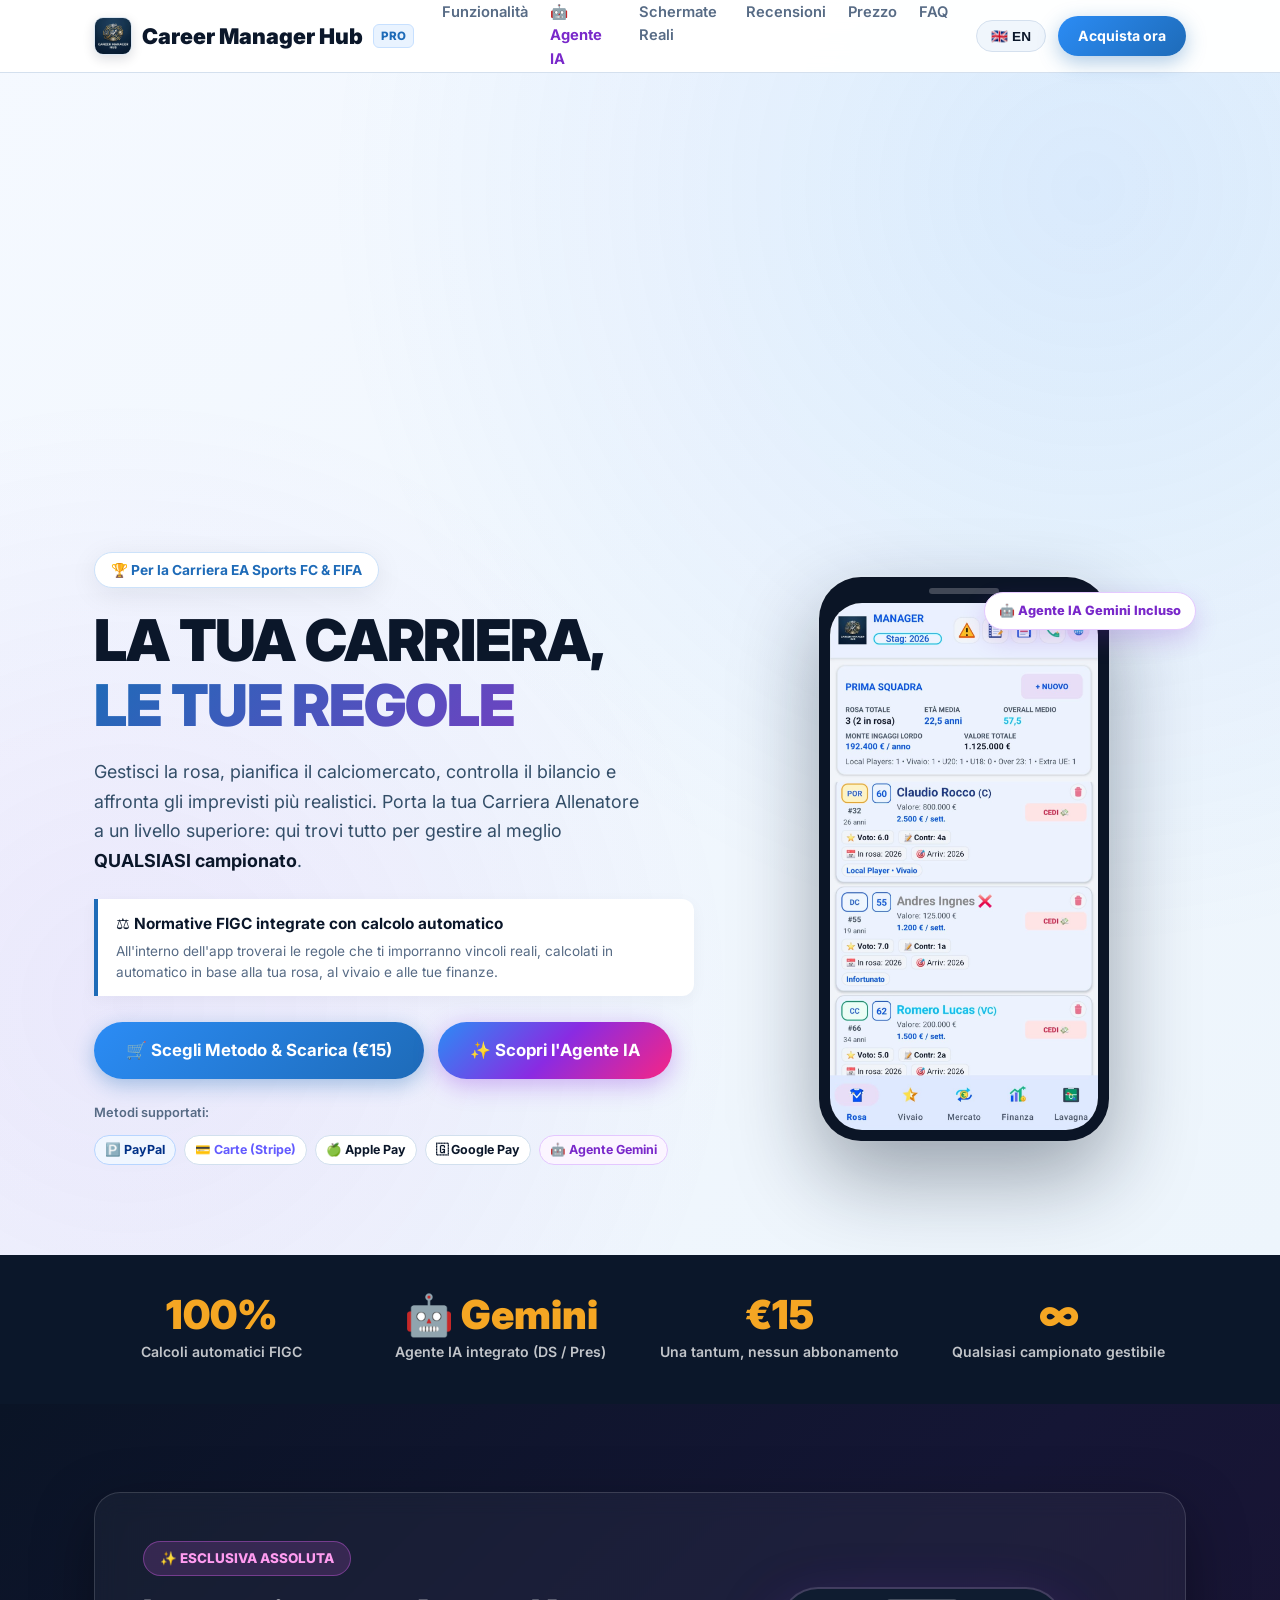
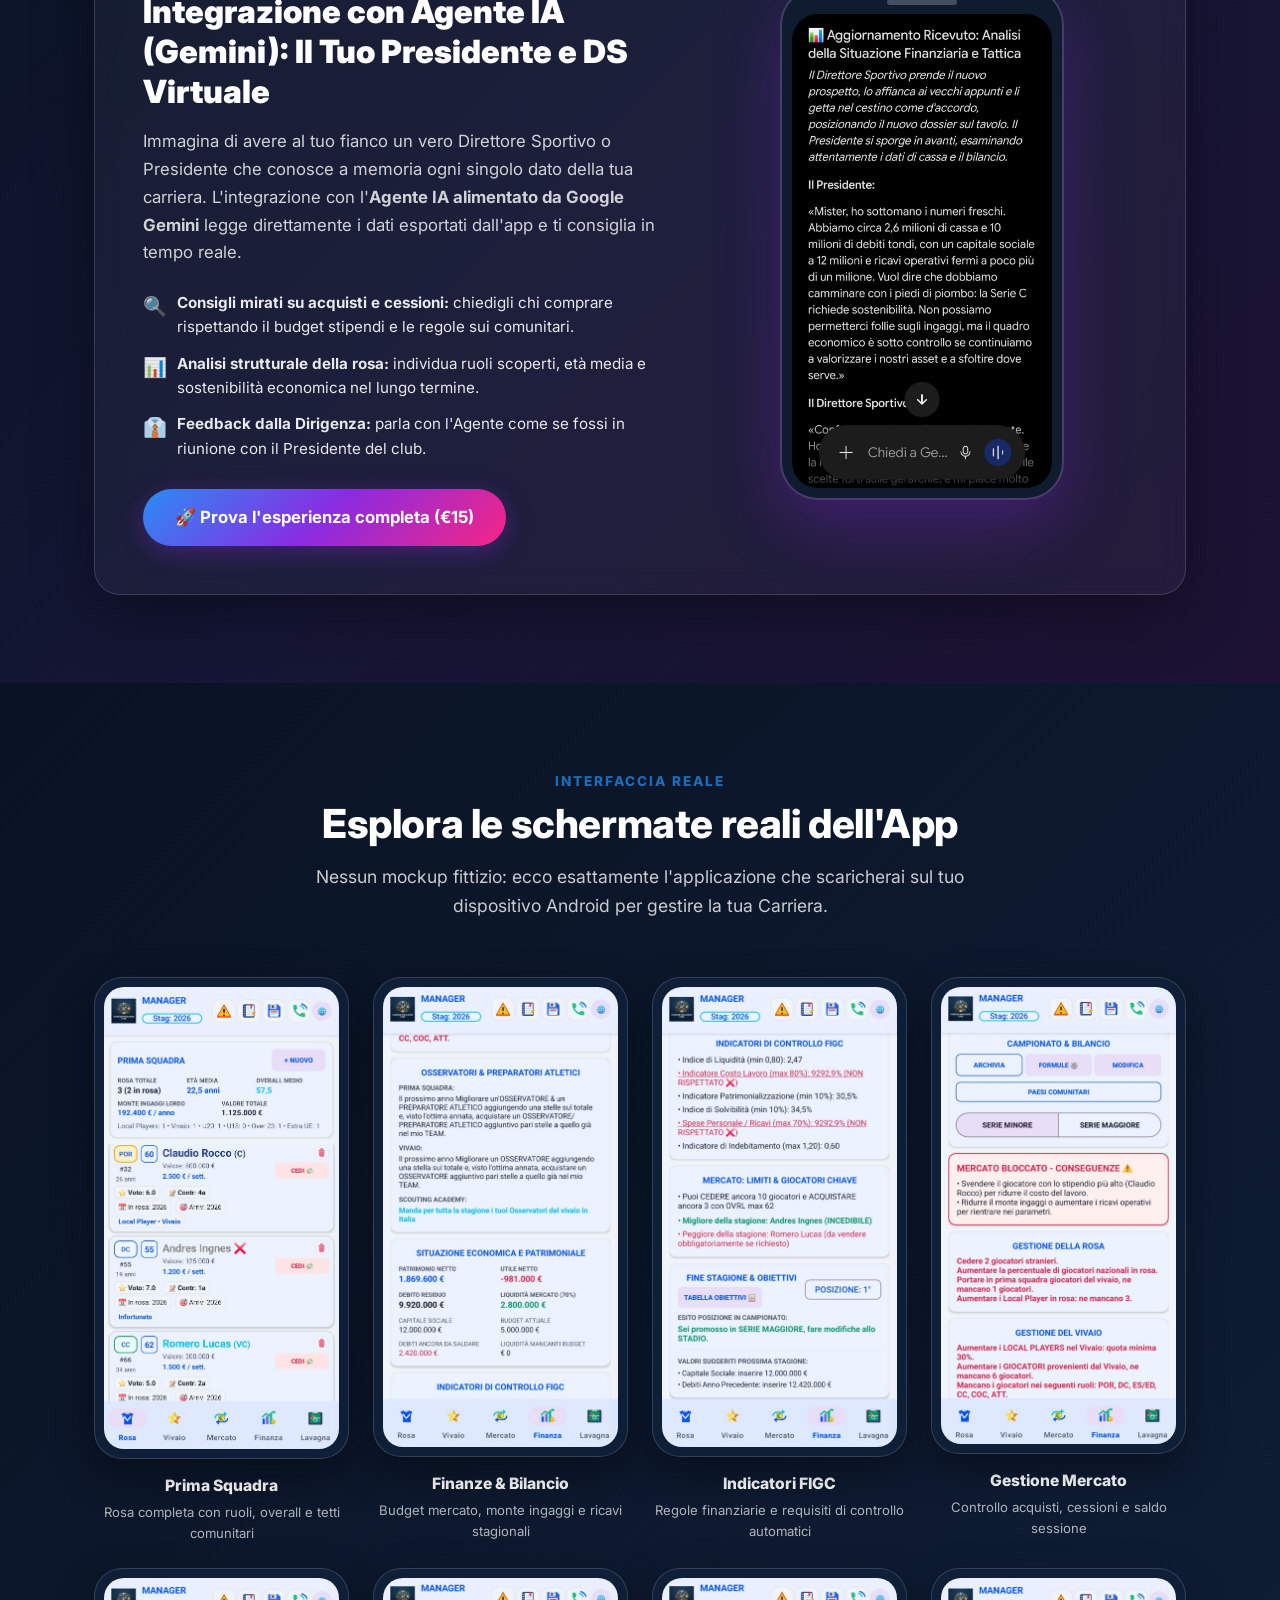
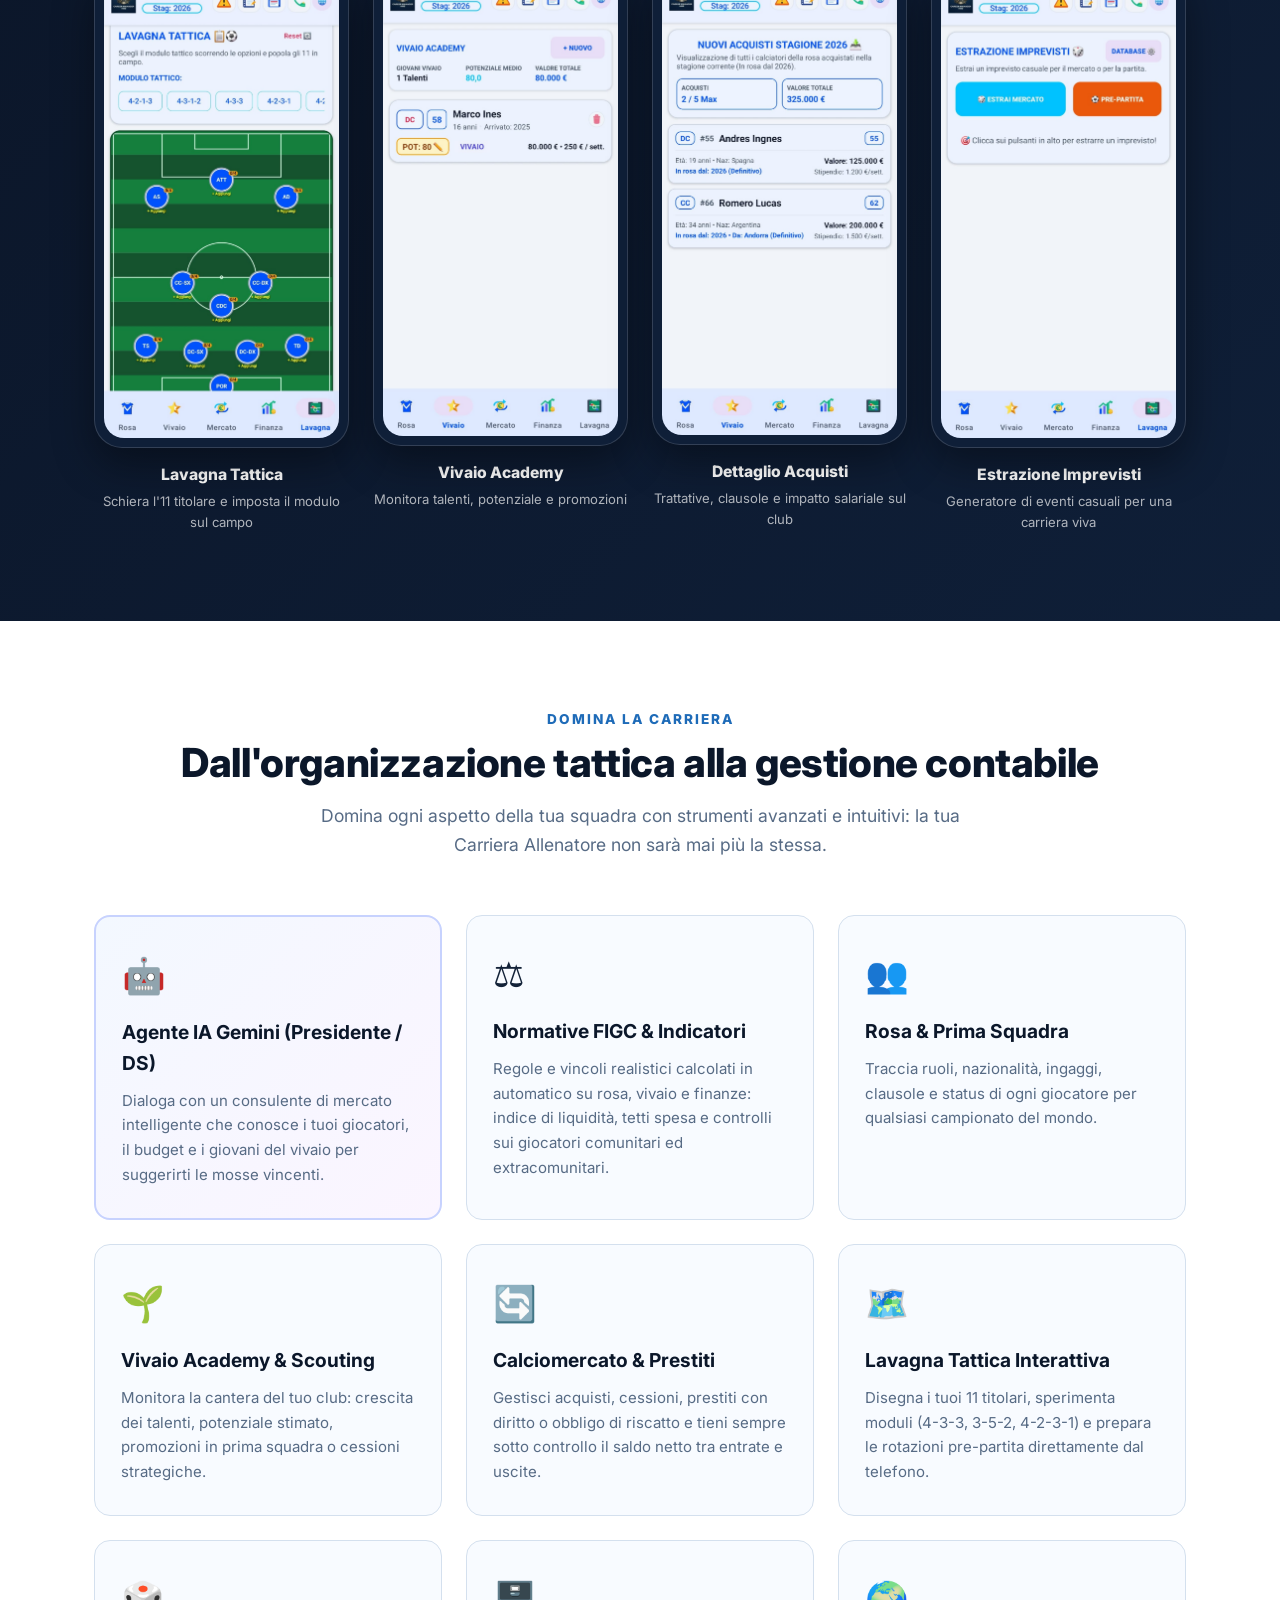
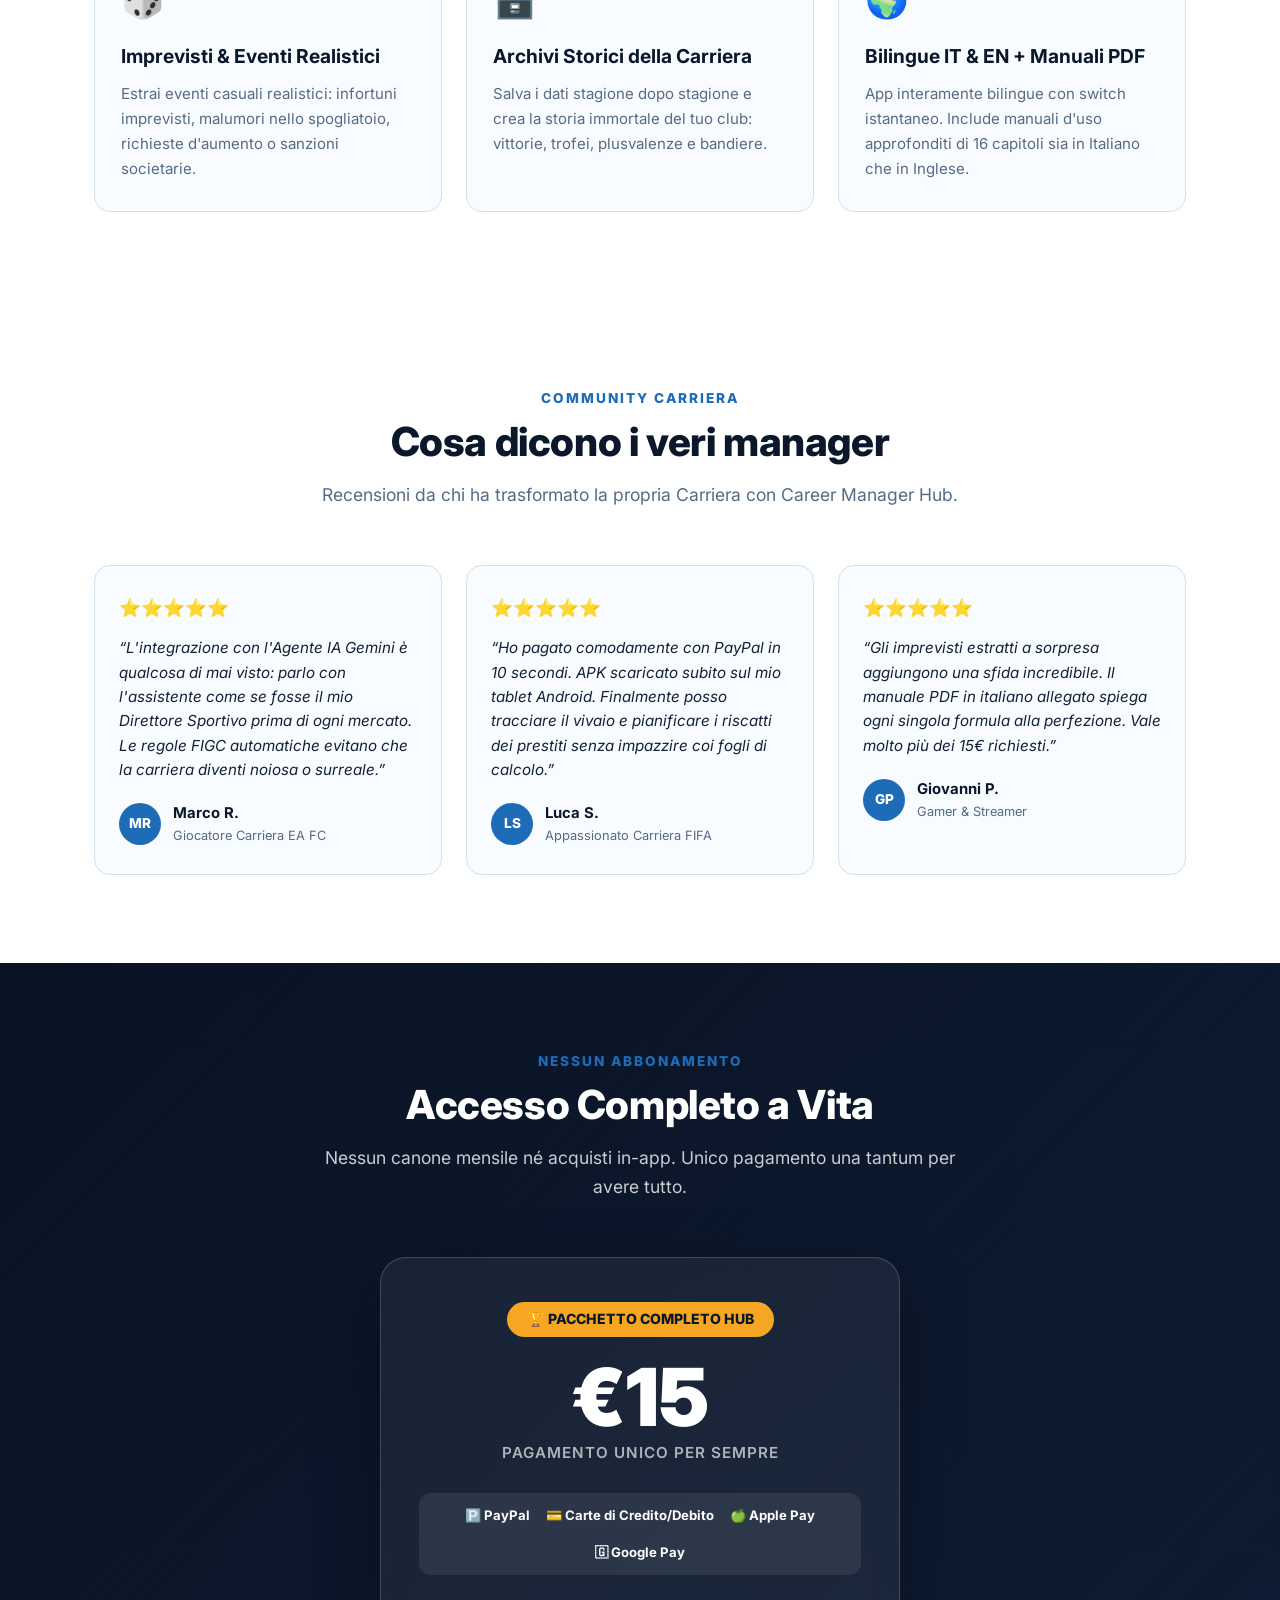
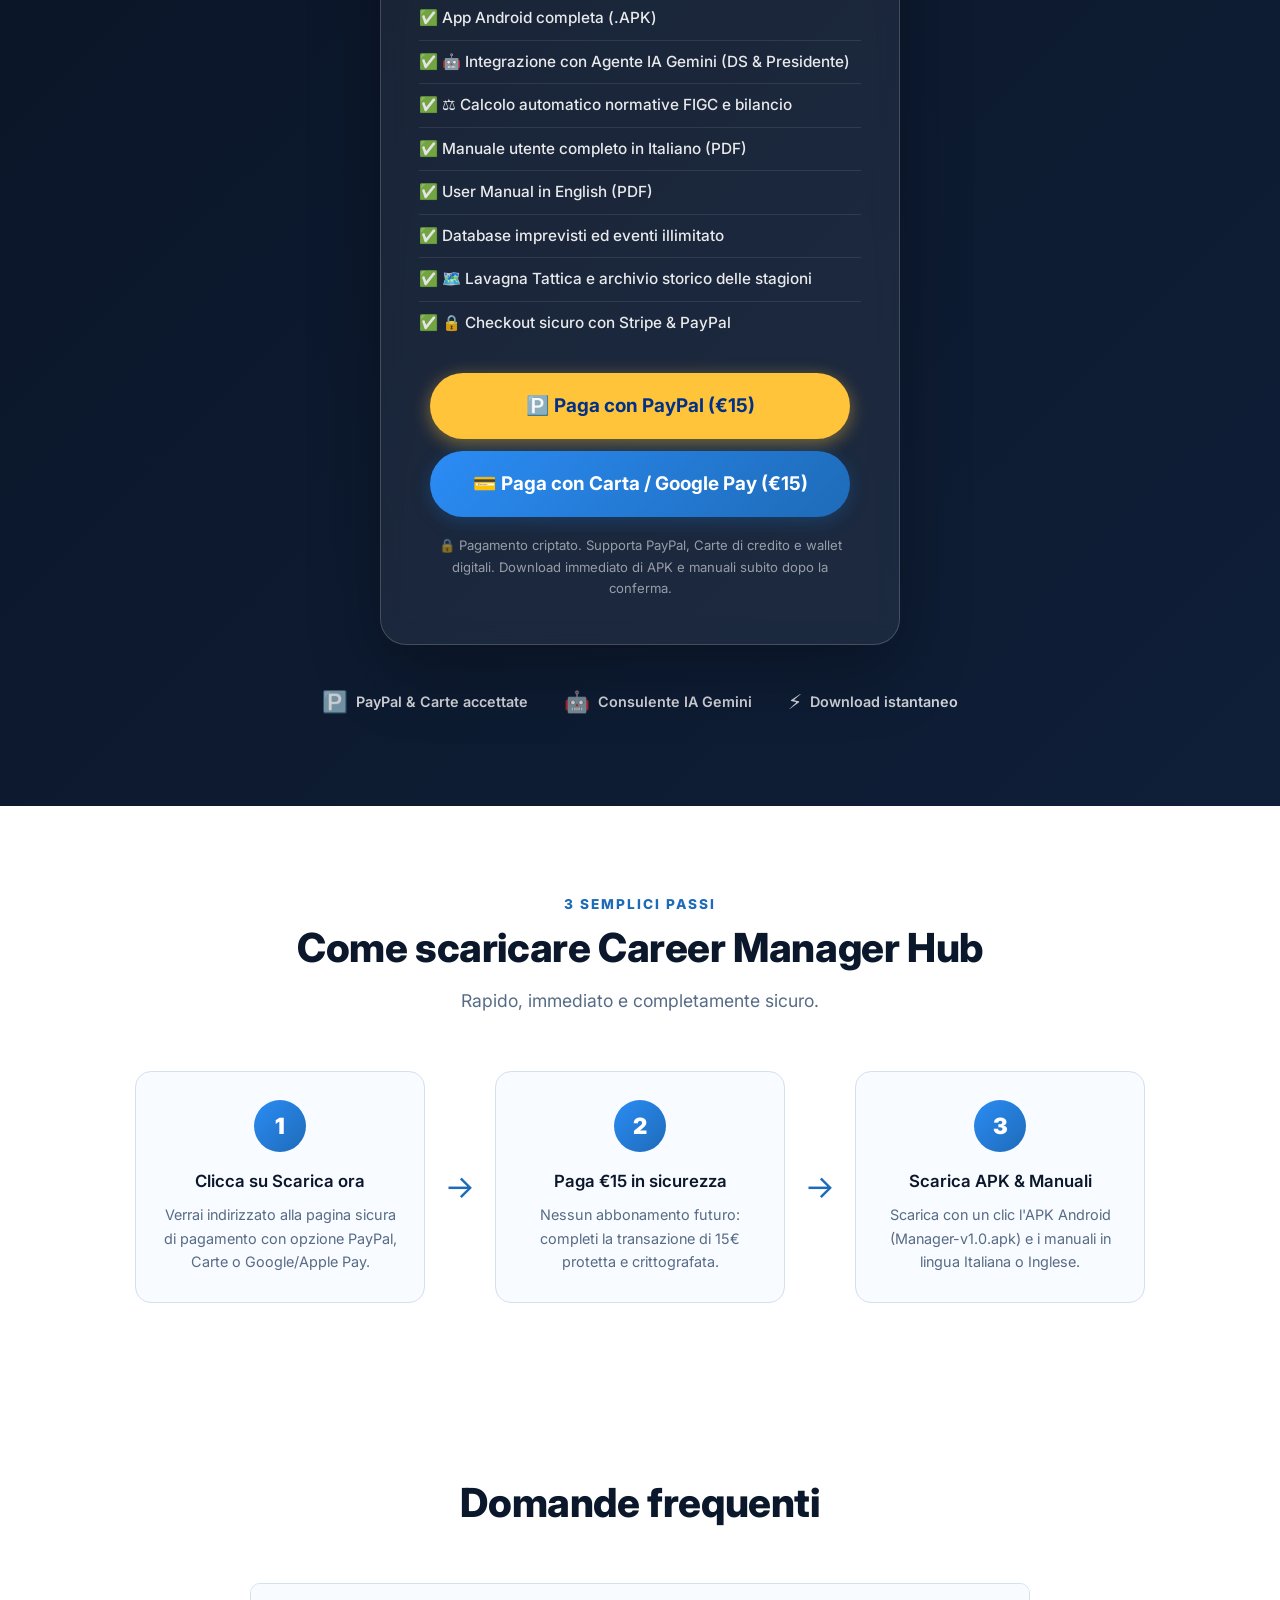
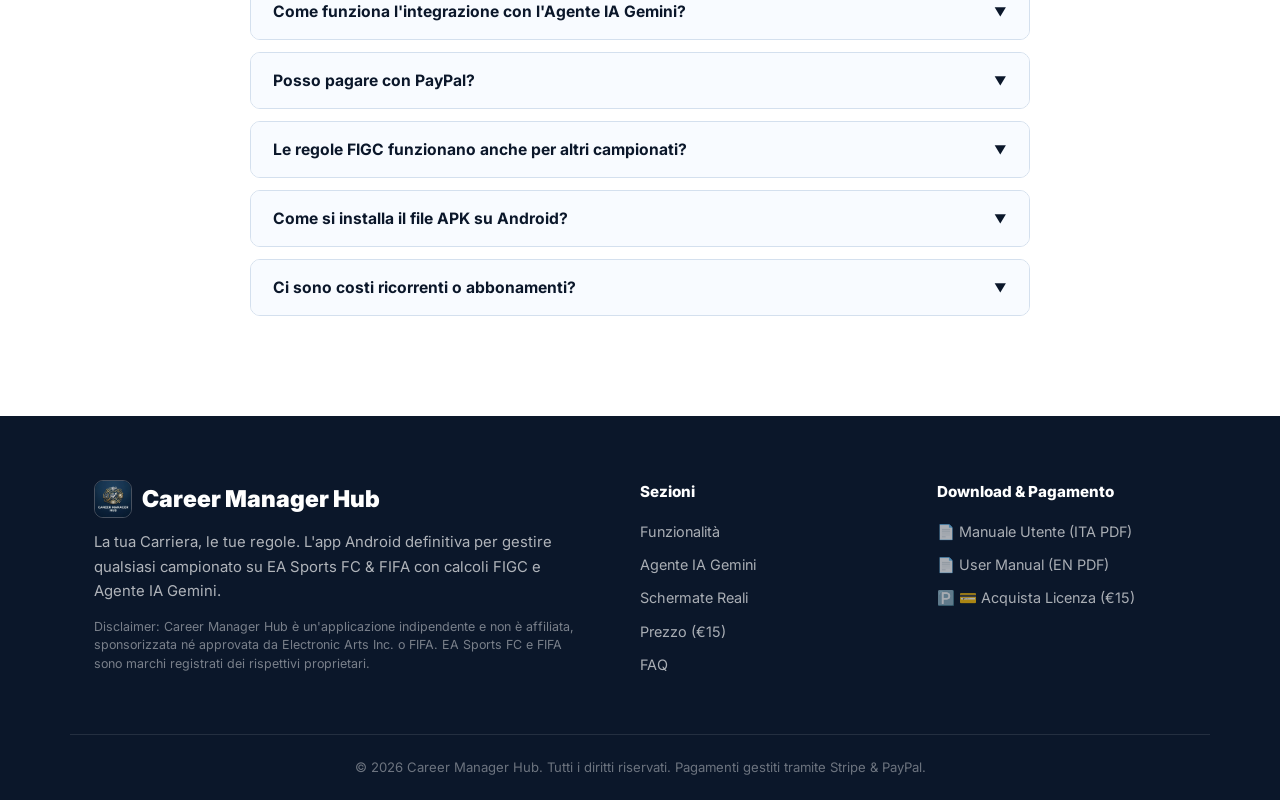
==== index.html @ c9e09a8d "Add files via upload" ====
﻿<!DOCTYPE html>
<html lang="it">
<head>
  <meta charset="UTF-8" />
  <meta name="viewport" content="width=device-width, initial-scale=1.0" />
  <title>Career Manager Hub – La Tua Carriera, Le Tue Regole</title>
  <meta name="description" content="Career Manager Hub: l'app Android definitiva per la Carriera EA FC &amp; FIFA con normative FIGC automatiche, vivaio, mercato, lavagna tattica e integrazione Agente IA (Gemini)." />
  <meta property="og:title" content="Career Manager Hub – La Tua Carriera, Le Tue Regole" />
  <meta property="og:description" content="Gestisci la rosa, pianifica il calciomercato, controlla il bilancio con regole FIGC e consulta l'Agente IA Gemini come tuo DS o Presidente." />
  <meta property="og:type" content="website" />
  <meta property="og:image" content="cover.jpg?v=2" />
  <meta name="twitter:card" content="summary_large_image" />
  <meta name="twitter:image" content="cover.jpg?v=2" />
  <link rel="icon" type="image/jpeg" href="logo.jpg?v=2" />
  <link rel="apple-touch-icon" href="logo.jpg?v=2" />
  <link rel="preconnect" href="https://fonts.googleapis.com" />
  <link rel="preconnect" href="https://fonts.gstatic.com" crossorigin />
  <link href="https://fonts.googleapis.com/css2?family=Inter:wght@400;500;600;700;800;900&display=swap" rel="stylesheet" />
  <style>
/* ══════════════════════════════════════════
   CAREER MANAGER HUB – WEBSITE STYLES
   ══════════════════════════════════════════ */

:root {
  --navy: #0b172a;
  --navy-card: #112240;
  --blue: #1e6bb8;
  --blue-light: #2b8cf5;
  --blue-glow: rgba(43, 140, 245, 0.28);
  --ai-purple: #7928ca;
  --ai-gradient: linear-gradient(135deg, #2b8cf5 0%, #8a2be2 50%, #f72585 100%);
  --gold: #f5a623;
  --green: #10b981;
  --red: #ef4444;
  --light: #f0f6fc;
  --bg: #ffffff;
  --bg-dark: #0a1324;
  --bg-dark2: #0f1f38;
  --text: #132238;
  --muted: #576b85;
  --border: #d4e0ee;
  --card-bg: #f8fbff;
  --radius: 16px;
  --radius-sm: 10px;
  --shadow: 0 6px 28px rgba(11,23,42,0.08);
  --shadow-lg: 0 16px 48px rgba(11,23,42,0.16);
  --transition: 0.24s cubic-bezier(0.4, 0, 0.2, 1);
}

*, *::before, *::after { box-sizing: border-box; margin: 0; padding: 0; }
html { scroll-behavior: smooth; }

body {
  font-family: 'Inter', system-ui, -apple-system, sans-serif;
  color: var(--text);
  background: var(--bg);
  line-height: 1.6;
  font-size: 16px;
  overflow-x: hidden;
}

/* ── TYPOGRAPHY ── */
h1 { font-size: clamp(2.1rem, 5.2vw, 3.6rem); font-weight: 900; line-height: 1.12; letter-spacing: -0.02em; }
h2 { font-size: clamp(1.7rem, 3.8vw, 2.5rem); font-weight: 800; line-height: 1.2; letter-spacing: -0.01em; }
h3 { font-size: 1.2rem; font-weight: 700; }
h4 { font-size: 1.05rem; font-weight: 600; }
p { color: var(--muted); line-height: 1.65; }

/* ── CONTAINER ── */
.container {
  max-width: 1140px;
  margin: 0 auto;
  padding: 0 24px;
}

.section-pad { padding: 88px 0; }

/* ── BUTTONS ── */
/* ── DUAL PAYMENT BUTTONS ── */
.pricing-cta-dual {
  display: flex;
  flex-direction: column;
  gap: 12px;
  align-items: center;
  width: 100%;
}
.btn-paypal {
  background: #ffc439;
  color: #003087;
  box-shadow: 0 4px 18px rgba(255, 196, 57, 0.45);
}
.btn-paypal:hover {
  background: #ffb71b;
  color: #001c64;
  transform: translateY(-2px);
  box-shadow: 0 8px 24px rgba(255, 196, 57, 0.6);
}
.btn-stripe-card {
  background: linear-gradient(135deg, var(--blue-light), var(--blue));
  color: white;
  box-shadow: 0 4px 18px rgba(30,107,184,0.35);
}
.btn-stripe-card:hover {
  transform: translateY(-2px);
  box-shadow: 0 8px 24px rgba(30,107,184,0.48);
}
.btn {
  display: inline-flex;
  align-items: center;
  justify-content: center;
  gap: 10px;
  border: none;
  border-radius: 50px;
  font-family: inherit;
  font-weight: 700;
  cursor: pointer;
  text-decoration: none;
  transition: var(--transition);
  white-space: nowrap;
}
.btn-primary {
  background: linear-gradient(135deg, var(--blue-light), var(--blue));
  color: white;
  box-shadow: 0 6px 20px rgba(30,107,184,0.36);
}
.btn-primary:hover {
  transform: translateY(-2px);
  box-shadow: 0 10px 30px rgba(30,107,184,0.48);
  filter: brightness(1.06);
}
.btn-ai {
  background: var(--ai-gradient);
  color: white;
  box-shadow: 0 6px 24px rgba(138,43,226,0.35);
}
.btn-ai:hover {
  transform: translateY(-2px);
  box-shadow: 0 10px 32px rgba(138,43,226,0.5);
  filter: brightness(1.08);
}
.btn-outline {
  background: transparent;
  color: var(--blue);
  border: 2px solid var(--blue);
}
.btn-outline:hover {
  background: var(--blue);
  color: white;
  transform: translateY(-2px);
}
.btn-sm  { padding: 9px 20px; font-size: 0.88rem; }
.btn-lg  { padding: 15px 32px; font-size: 1.05rem; }
.btn-xl  { padding: 18px 44px; font-size: 1.18rem; width: 100%; max-width: 420px; }

/* ── SECTION HEADER ── */
.section-header {
  text-align: center;
  margin-bottom: 56px;
}
.section-header .sub-kicker {
  text-transform: uppercase;
  color: var(--blue);
  font-weight: 800;
  letter-spacing: 2px;
  font-size: 0.85rem;
  margin-bottom: 8px;
}
.section-header h2 { color: var(--navy); margin-bottom: 14px; }
.section-header p { max-width: 660px; margin: 0 auto; font-size: 1.1rem; }
.section-header.light h2 { color: white; }
.section-header.light p { color: rgba(255,255,255,0.78); }

/* ═══════════════════════════════════════
   NAVBAR
═══════════════════════════════════════ */
.navbar {
  position: fixed;
  top: 0; left: 0; right: 0;
  z-index: 1000;
  background: rgba(255,255,255,0.97);
  backdrop-filter: blur(14px);
  border-bottom: 1px solid var(--border);
  transition: var(--transition);
}
.nav-inner {
  max-width: 1140px;
  margin: 0 auto;
  padding: 0 24px;
  height: 72px;
  display: flex;
  align-items: center;
  gap: 28px;
}
.nav-logo {
  font-size: 1.35rem;
  font-weight: 900;
  color: var(--navy);
  text-decoration: none;
  display: flex;
  align-items: center;
  gap: 10px;
  flex-shrink: 0;
}
.nav-logo-img {
  width: 38px;
  height: 38px;
  border-radius: 9px;
  object-fit: cover;
  box-shadow: 0 4px 12px rgba(11,23,42,0.14);
  border: 1px solid rgba(212,224,238,0.8);
}
.nav-logo-badge {
  background: #e9f3ff;
  color: var(--blue);
  font-size: 0.72rem;
  font-weight: 800;
  padding: 2px 7px;
  border-radius: 6px;
  border: 1px solid #c7e0ff;
}
.nav-links {
  display: flex;
  gap: 22px;
  flex: 1;
}
.nav-links a {
  text-decoration: none;
  color: var(--muted);
  font-weight: 600;
  font-size: 0.92rem;
  transition: var(--transition);
}
.nav-links a:hover { color: var(--blue); }
.nav-links a.ai-nav-link {
  color: #7928ca;
  font-weight: 700;
}
.nav-actions {
  display: flex;
  align-items: center;
  gap: 12px;
  flex-shrink: 0;
}
.lang-toggle {
  background: var(--light);
  border: 1px solid var(--border);
  border-radius: 50px;
  padding: 7px 14px;
  font-size: 0.85rem;
  font-weight: 700;
  cursor: pointer;
  color: var(--navy);
  transition: var(--transition);
}
.lang-toggle:hover { background: var(--blue); color: white; border-color: var(--blue); }
.hamburger {
  display: none;
  background: none;
  border: none;
  font-size: 1.6rem;
  cursor: pointer;
  color: var(--navy);
  margin-left: auto;
}
.mobile-menu {
  display: none;
  flex-direction: column;
  padding: 16px 24px;
  border-top: 1px solid var(--border);
  gap: 12px;
}
.mobile-menu.open { display: flex; }
.mobile-menu a {
  text-decoration: none;
  color: var(--navy);
  font-weight: 600;
  padding: 8px 0;
}

/* ═══════════════════════════════════════
   HERO & COVER BANNER
═══════════════════════════════════════ */
.hero {
  padding: 110px 0 90px;
  position: relative;
  overflow: hidden;
  background: radial-gradient(circle at 85% 15%, rgba(43, 140, 245, 0.12) 0%, transparent 50%),
              radial-gradient(circle at 10% 80%, rgba(138, 43, 226, 0.08) 0%, transparent 40%),
              linear-gradient(135deg, #f5f9ff 0%, #edf5fc 100%);
}

.hero-cover-wrapper {
  max-width: 1080px;
  margin: 0 auto 40px;
  border-radius: 20px;
  overflow: hidden;
  box-shadow: 0 22px 60px rgba(11,23,42,0.22), 0 0 0 1px rgba(255,255,255,0.85);
  border: 1px solid rgba(212,224,238,0.9);
  background: #000;
  position: relative;
}
.hero-cover-img {
  width: 100%;
  height: auto;
  display: block;
  object-fit: cover;
  transition: transform 0.4s ease;
}
.hero-cover-wrapper:hover .hero-cover-img {
  transform: scale(1.012);
}

.hero-inner {
  display: grid;
  grid-template-columns: 1.15fr 0.85fr;
  gap: 48px;
  align-items: center;
  position: relative;
  z-index: 1;
}
.hero-badge {
  display: inline-flex;
  align-items: center;
  gap: 8px;
  background: white;
  border: 1px solid #cce2fa;
  border-radius: 50px;
  padding: 6px 16px;
  font-size: 0.86rem;
  font-weight: 700;
  color: var(--blue);
  margin-bottom: 20px;
  box-shadow: var(--shadow);
}
.hero-text h1 { color: var(--navy); margin-bottom: 20px; }
.hero-text h1 .highlight-text {
  background: linear-gradient(135deg, var(--blue), #6f42c1);
  -webkit-background-clip: text;
  -webkit-text-fill-color: transparent;
}
.hero-sub { font-size: 1.12rem; margin-bottom: 24px; max-width: 550px; color: #334e68; }
.hero-sub strong { color: var(--navy); }

.hero-quote-box {
  background: white;
  border-left: 4px solid var(--blue);
  border-radius: 0 12px 12px 0;
  padding: 12px 18px;
  margin-bottom: 26px;
  box-shadow: 0 4px 16px rgba(11,23,42,0.04);
}
.hero-quote-box p {
  font-size: 0.96rem;
  color: var(--navy);
  font-weight: 700;
  margin: 0;
}
.hero-quote-box span {
  display: block;
  font-size: 0.85rem;
  color: var(--muted);
  font-weight: 400;
  margin-top: 4px;
}

.hero-ctas { display: flex; gap: 14px; flex-wrap: wrap; margin-bottom: 24px; }

/* Payment Badges Strip */
.payment-methods-strip {
  display: flex;
  align-items: center;
  gap: 12px;
  flex-wrap: wrap;
  margin-top: 8px;
}
.pm-label { font-size: 0.8rem; font-weight: 600; color: var(--muted); }
.pm-pills { display: flex; gap: 8px; flex-wrap: wrap; }
.pm-pill {
  background: white;
  border: 1px solid #d2e0ee;
  border-radius: 20px;
  padding: 4px 10px;
  font-size: 0.78rem;
  font-weight: 700;
  color: var(--navy);
  display: inline-flex;
  align-items: center;
  gap: 5px;
}
.pm-pill.paypal { color: #003087; border-color: #b7d5ff; background: #f0f6ff; }
.pm-pill.stripe { color: #635bff; }
.pm-pill.ai { background: #fbf5ff; color: #7928ca; border-color: #e4c7ff; }

/* ── Hero Real Phone Mockup ── */
.hero-visual {
  display: flex;
  justify-content: center;
  align-items: center;
  position: relative;
}
.phone-mockup-real {
  width: 290px;
  background: #0b1526;
  border-radius: 42px;
  padding: 11px;
  box-shadow: 0 35px 85px rgba(11,23,42,0.38), 0 0 0 2px rgba(255,255,255,0.18);
  position: relative;
  transition: transform 0.3s ease;
}
.phone-mockup-real:hover {
  transform: translateY(-6px);
}
.phone-notch {
  width: 70px;
  height: 6px;
  background: rgba(255,255,255,0.22);
  border-radius: 4px;
  margin: 0 auto 9px;
}
.phone-screen-real {
  background: #000;
  border-radius: 32px;
  overflow: hidden;
  box-shadow: inset 0 0 4px rgba(0,0,0,0.5);
}
.hero-screen-img {
  width: 100%;
  height: auto;
  display: block;
}

.floating-ai-tag {
  position: absolute;
  top: 15px;
  right: -10px;
  background: white;
  border: 1px solid #e5c9ff;
  border-radius: 30px;
  padding: 8px 14px;
  display: flex;
  align-items: center;
  gap: 8px;
  box-shadow: 0 10px 25px rgba(121,40,202,0.2);
  font-size: 0.8rem;
  font-weight: 800;
  color: #7928ca;
  animation: floatTag 3s ease-in-out infinite;
  z-index: 2;
}
@keyframes floatTag {
  0%, 100% { transform: translateY(0); }
  50% { transform: translateY(-8px); }
}

/* ═══════════════════════════════════════
   STATS STRIP
═══════════════════════════════════════ */
.stats-strip {
  background: var(--navy);
  padding: 40px 0;
}
.stats-grid {
  display: grid;
  grid-template-columns: repeat(4, 1fr);
  gap: 24px;
  text-align: center;
}
.stat-num {
  font-size: 2.5rem;
  font-weight: 900;
  color: var(--gold);
  line-height: 1;
  margin-bottom: 6px;
}
.stat-label { color: rgba(255,255,255,0.75); font-size: 0.88rem; font-weight: 600; }

/* ═══════════════════════════════════════
   AI AGENT SPOTLIGHT (GEMINI)
═══════════════════════════════════════ */
.ai-spotlight {
  background: linear-gradient(135deg, #0a1426 0%, #151635 50%, #1d1233 100%);
  color: white;
  position: relative;
  overflow: hidden;
}
.ai-spotlight-box {
  background: rgba(255,255,255,0.04);
  border: 1px solid rgba(255,255,255,0.14);
  border-radius: 26px;
  padding: 48px;
  display: grid;
  grid-template-columns: 1.1fr 0.9fr;
  gap: 40px;
  align-items: center;
  box-shadow: 0 20px 60px rgba(0,0,0,0.35);
  backdrop-filter: blur(12px);
}
.ai-badge {
  display: inline-flex;
  align-items: center;
  gap: 6px;
  background: rgba(235, 100, 255, 0.15);
  border: 1px solid rgba(235, 100, 255, 0.35);
  color: #ff9cf0;
  padding: 6px 16px;
  border-radius: 50px;
  font-size: 0.84rem;
  font-weight: 800;
  margin-bottom: 16px;
}
.ai-spotlight h3 {
  font-size: 2rem;
  font-weight: 900;
  line-height: 1.25;
  margin-bottom: 16px;
  color: white;
}
.ai-spotlight p {
  color: rgba(255,255,255,0.8);
  font-size: 1.05rem;
  line-height: 1.65;
  margin-bottom: 24px;
}
.ai-points-list {
  list-style: none;
  display: flex;
  flex-direction: column;
  gap: 12px;
  margin-bottom: 28px;
}
.ai-points-list li {
  display: flex;
  align-items: flex-start;
  gap: 10px;
  font-size: 0.95rem;
  color: rgba(255,255,255,0.9);
}
.ai-points-list span.icon { font-size: 1.2rem; flex-shrink: 0; }

/* Real AI Screenshot Visual */
.ai-visual-side {
  display: flex;
  flex-direction: column;
  align-items: center;
  gap: 18px;
}
.ai-real-screen-frame {
  width: 280px;
  background: #0f1c30;
  border-radius: 36px;
  padding: 10px;
  box-shadow: 0 25px 65px rgba(121,40,202,0.35), 0 0 0 2px rgba(255,255,255,0.15);
}
.ai-screen-inner {
  border-radius: 26px;
  overflow: hidden;
  background: #000;
}
.ai-real-img {
  width: 100%;
  height: auto;
  display: block;
}

/* ═══════════════════════════════════════
   REAL SCREENSHOTS GALLERY
═══════════════════════════════════════ */
.dark-bg {
  background: linear-gradient(135deg, var(--bg-dark), var(--bg-dark2));
}
.screenshots-gallery-grid {
  display: grid;
  grid-template-columns: repeat(4, 1fr);
  gap: 24px;
}
.app-screen-card {
  text-align: center;
  transition: var(--transition);
}
.app-screen-frame {
  background: #0f1f38;
  border-radius: 28px;
  padding: 9px;
  border: 1px solid rgba(255,255,255,0.15);
  box-shadow: 0 16px 40px rgba(0,0,0,0.38);
  overflow: hidden;
  transition: transform 0.3s ease, box-shadow 0.3s ease, border-color 0.3s ease;
  position: relative;
}
.app-screen-frame:hover {
  transform: translateY(-8px) scale(1.02);
  box-shadow: 0 24px 60px rgba(43,140,245,0.35);
  border-color: var(--blue-light);
}
.app-screen-img {
  width: 100%;
  height: auto;
  border-radius: 20px;
  display: block;
}
.app-screen-caption {
  margin-top: 14px;
}
.app-screen-title {
  font-size: 0.98rem;
  font-weight: 800;
  color: white;
  display: block;
}
.app-screen-desc {
  font-size: 0.82rem;
  color: rgba(255,255,255,0.68);
  margin-top: 4px;
  display: block;
}

/* ═══════════════════════════════════════
   FEATURES
═══════════════════════════════════════ */
.features-grid {
  display: grid;
  grid-template-columns: repeat(3, 1fr);
  gap: 24px;
}
.feature-card {
  background: var(--card-bg);
  border: 1px solid var(--border);
  border-radius: var(--radius);
  padding: 30px 26px;
  transition: var(--transition);
}
.feature-card:hover {
  box-shadow: var(--shadow);
  transform: translateY(-4px);
  border-color: var(--blue);
}
.feature-card.featured-card {
  background: linear-gradient(135deg, #f3f8ff 0%, #fbf5ff 100%);
  border: 2px solid #c7d2fe;
}
.feature-icon { font-size: 2.2rem; margin-bottom: 14px; }
.feature-card h3 { color: var(--navy); margin-bottom: 10px; }
.feature-card p { font-size: 0.94rem; }

/* ═══════════════════════════════════════
   REVIEWS
═══════════════════════════════════════ */
.reviews-grid {
  display: grid;
  grid-template-columns: repeat(3, 1fr);
  gap: 24px;
}
.review-card {
  background: var(--card-bg);
  border: 1px solid var(--border);
  border-radius: var(--radius);
  padding: 28px 24px;
  transition: var(--transition);
}
.review-card:hover { box-shadow: var(--shadow); transform: translateY(-3px); }
.review-stars { font-size: 1.1rem; margin-bottom: 14px; }
.review-text {
  font-size: 0.95rem;
  color: var(--text);
  line-height: 1.6;
  margin-bottom: 20px;
  font-style: italic;
}
.review-author { display: flex; align-items: center; gap: 12px; }
.review-avatar {
  width: 42px; height: 42px;
  background: var(--blue);
  color: white;
  border-radius: 50%;
  display: flex; align-items: center; justify-content: center;
  font-weight: 800;
  font-size: 0.85rem;
  flex-shrink: 0;
}
.review-name { font-weight: 700; color: var(--navy); font-size: 0.93rem; }
.review-role { font-size: 0.8rem; color: var(--muted); }

/* ═══════════════════════════════════════
   PRICING
═══════════════════════════════════════ */
.pricing-card {
  max-width: 520px;
  margin: 0 auto;
  background: rgba(255,255,255,0.06);
  border: 1px solid rgba(255,255,255,0.18);
  border-radius: 26px;
  padding: 44px 38px;
  text-align: center;
  backdrop-filter: blur(12px);
  box-shadow: 0 25px 70px rgba(0,0,0,0.3);
}
.pricing-badge {
  display: inline-block;
  background: var(--gold);
  color: var(--navy);
  border-radius: 50px;
  padding: 6px 20px;
  font-weight: 800;
  font-size: 0.88rem;
  margin-bottom: 20px;
}
.pricing-price {
  font-size: 5rem;
  font-weight: 900;
  color: white;
  line-height: 1;
  margin-bottom: 4px;
}
.pricing-period {
  color: rgba(255,255,255,0.65);
  font-size: 0.95rem;
  margin-bottom: 28px;
  text-transform: uppercase;
  letter-spacing: 1px;
  font-weight: 600;
}
.pricing-list {
  list-style: none;
  margin-bottom: 28px;
  text-align: left;
}
.pricing-list li {
  color: rgba(255,255,255,0.9);
  font-size: 0.96rem;
  padding: 9px 0;
  border-bottom: 1px solid rgba(255,255,255,0.09);
  font-weight: 500;
}
.pricing-list li:last-child { border-bottom: none; }
.pricing-payment-options {
  background: rgba(255,255,255,0.08);
  border-radius: 12px;
  padding: 12px;
  margin-bottom: 22px;
  display: flex;
  justify-content: center;
  align-items: center;
  gap: 16px;
  flex-wrap: wrap;
}
.ppo-item {
  color: white;
  font-size: 0.82rem;
  font-weight: 700;
  display: inline-flex;
  align-items: center;
  gap: 5px;
}
.pricing-note {
  margin-top: 18px;
  font-size: 0.82rem;
  color: rgba(255,255,255,0.55);
}
.pricing-reassurance {
  display: flex;
  justify-content: center;
  gap: 36px;
  margin-top: 40px;
  flex-wrap: wrap;
}
.reassurance-item {
  display: flex;
  align-items: center;
  gap: 8px;
  color: rgba(255,255,255,0.8);
  font-size: 0.9rem;
  font-weight: 600;
}
.r-icon { font-size: 1.3rem; }

/* ═══════════════════════════════════════
   HOW IT WORKS
═══════════════════════════════════════ */
.steps-grid {
  display: flex;
  align-items: center;
  justify-content: center;
  gap: 20px;
  flex-wrap: wrap;
}
.step-card {
  background: var(--card-bg);
  border: 1px solid var(--border);
  border-radius: var(--radius);
  padding: 28px 24px;
  text-align: center;
  flex: 1;
  min-width: 220px;
  max-width: 290px;
  transition: var(--transition);
}
.step-card:hover { box-shadow: var(--shadow); transform: translateY(-3px); }
.step-num {
  width: 52px; height: 52px;
  background: linear-gradient(135deg, var(--blue-light), var(--blue));
  color: white;
  border-radius: 50%;
  display: flex; align-items: center; justify-content: center;
  font-size: 1.4rem;
  font-weight: 900;
  margin: 0 auto 16px;
}
.step-card h4 { color: var(--navy); margin-bottom: 8px; }
.step-card p { font-size: 0.9rem; }
.step-arrow { font-size: 2rem; color: var(--blue); flex-shrink: 0; }

/* ═══════════════════════════════════════
   FAQ
═══════════════════════════════════════ */
.faq-list { max-width: 780px; margin: 0 auto; }
.faq-item {
  border: 1px solid var(--border);
  border-radius: var(--radius-sm);
  margin-bottom: 12px;
  overflow: hidden;
  transition: var(--transition);
}
.faq-item:hover { border-color: var(--blue); }
.faq-q {
  width: 100%;
  background: var(--card-bg);
  border: none;
  padding: 18px 22px;
  display: flex;
  justify-content: space-between;
  align-items: center;
  cursor: pointer;
  font-family: inherit;
  font-size: 0.98rem;
  font-weight: 700;
  color: var(--navy);
  gap: 12px;
  text-align: left;
}
.faq-q:hover { background: var(--light); }
.faq-arrow { font-size: 0.75rem; flex-shrink: 0; transition: transform 0.2s; }
.faq-q.open .faq-arrow { transform: rotate(180deg); }
.faq-a {
  display: none;
  padding: 0 22px 20px;
  font-size: 0.95rem;
  color: var(--muted);
  line-height: 1.68;
  background: var(--card-bg);
}
.faq-a.visible { display: block; }

/* ═══════════════════════════════════════
   FOOTER
═══════════════════════════════════════ */
.footer {
  background: var(--navy);
  color: white;
  padding-top: 64px;
}
.footer-inner {
  display: grid;
  grid-template-columns: 2fr 1fr 1fr;
  gap: 48px;
  padding-bottom: 48px;
  border-bottom: 1px solid rgba(255,255,255,0.1);
}
.footer-logo {
  font-size: 1.45rem;
  font-weight: 900;
  margin-bottom: 12px;
  display: flex;
  align-items: center;
  gap: 10px;
}
.footer-logo-img {
  width: 38px;
  height: 38px;
  border-radius: 9px;
  object-fit: cover;
  border: 1px solid rgba(255,255,255,0.25);
}
.footer-brand p { color: rgba(255,255,255,0.68); font-size: 0.93rem; }
.footer-disclaimer { margin-top: 14px; font-size: 0.78rem; color: rgba(255,255,255,0.45); line-height: 1.5; }
.footer-links h5 {
  color: white;
  font-size: 0.95rem;
  margin-bottom: 16px;
  font-weight: 800;
}
.footer-links a {
  display: block;
  color: rgba(255,255,255,0.65);
  text-decoration: none;
  font-size: 0.9rem;
  margin-bottom: 10px;
  transition: var(--transition);
}
.footer-links a:hover { color: var(--gold); }
.footer-bottom {
  text-align: center;
  padding: 22px 24px;
}
.footer-bottom p { color: rgba(255,255,255,0.4); font-size: 0.82rem; }

/* ═══════════════════════════════════════
   FADE-IN ANIMATIONS
═══════════════════════════════════════ */
.fade-in {
  opacity: 0;
  transform: translateY(22px);
  transition: opacity 0.5s ease, transform 0.5s ease;
}
.fade-in.visible {
  opacity: 1;
  transform: translateY(0);
}

.features-grid .feature-card:nth-child(2) { transition-delay: 0.08s; }
.features-grid .feature-card:nth-child(3) { transition-delay: 0.16s; }
.features-grid .feature-card:nth-child(4) { transition-delay: 0.08s; }
.features-grid .feature-card:nth-child(5) { transition-delay: 0.16s; }
.features-grid .feature-card:nth-child(6) { transition-delay: 0.24s; }

/* ═══════════════════════════════════════
   UTILS
═══════════════════════════════════════ */
.green { color: var(--green) !important; }
.red { color: var(--red) !important; }

/* ═══════════════════════════════════════
   RESPONSIVE
═══════════════════════════════════════ */
@media (max-width: 1024px) {
  .ai-spotlight-box { grid-template-columns: 1fr; gap: 32px; padding: 32px; }
  .features-grid { grid-template-columns: repeat(2, 1fr); }
  .screenshots-gallery-grid { grid-template-columns: repeat(2, 1fr); }
}

@media (max-width: 768px) {
  .nav-links, .nav-actions .btn { display: none; }
  .hamburger { display: block; }
  .hero-inner { grid-template-columns: 1fr; gap: 40px; }
  .hero-visual { order: -1; }
  .hero { padding: 90px 0 60px; }
  .hero-cover-wrapper { margin-bottom: 28px; border-radius: 14px; }
  .hero-ctas { flex-direction: column; align-items: flex-start; }
  .stats-grid { grid-template-columns: repeat(2, 1fr); }
  .features-grid { grid-template-columns: 1fr; }
  .screenshots-gallery-grid { grid-template-columns: repeat(2, 1fr); gap: 14px; }
  .reviews-grid { grid-template-columns: 1fr; }
  .footer-inner { grid-template-columns: 1fr; gap: 32px; }
  .phone-mockup-real { width: 250px; }
  .pricing-card { padding: 32px 22px; }
  .steps-grid { flex-direction: column; align-items: stretch; }
  .step-arrow { transform: rotate(90deg); align-self: center; }
  .step-card { max-width: 100%; }
}

@media (max-width: 480px) {
  .screenshots-gallery-grid { grid-template-columns: 1fr; }
  .stats-grid { grid-template-columns: repeat(2, 1fr); }
  .pricing-price { font-size: 3.6rem; }
  h1 { font-size: 1.95rem; }
}
  </style>
</head>
<body>

<!-- ══════════════════════════════════════
     NAV
══════════════════════════════════════ -->
<nav class="navbar">
  <div class="nav-inner">
    <a href="#" class="nav-logo">
      <img src="logo.jpg?v=2" alt="Career Manager Hub Logo" class="nav-logo-img" />
      <span>Career Manager Hub</span>
      <span class="nav-logo-badge">PRO</span>
    </a>
    <div class="nav-links">
      <a href="#features" data-it="Funzionalità" data-en="Features">Funzionalità</a>
      <a href="#ai-advisor" class="ai-nav-link" data-it="🤖 Agente IA" data-en="🤖 AI Agent">🤖 Agente IA</a>
      <a href="#screenshots" data-it="Schermate Reali" data-en="Real App Screens">Schermate Reali</a>
      <a href="#reviews" data-it="Recensioni" data-en="Reviews">Recensioni</a>
      <a href="#pricing" data-it="Prezzo" data-en="Pricing">Prezzo</a>
      <a href="#faq" data-it="FAQ" data-en="FAQ">FAQ</a>
    </div>
    <div class="nav-actions">
      <button class="lang-toggle" onclick="toggleLang()" aria-label="Cambia lingua">
        <span id="lang-label">🇬🇧 EN</span>
      </button>
      <a href="#pricing" class="btn btn-primary btn-sm" data-it="Acquista ora" data-en="Buy now">Acquista ora</a>
    </div>
    <button class="hamburger" onclick="toggleMenu()" aria-label="Menu">☰</button>
  </div>
  <div class="mobile-menu" id="mobile-menu">
    <a href="#features" onclick="toggleMenu()" data-it="Funzionalità" data-en="Features">Funzionalità</a>
    <a href="#ai-advisor" onclick="toggleMenu()" data-it="🤖 Agente IA (Gemini)" data-en="🤖 AI Agent (Gemini)">🤖 Agente IA (Gemini)</a>
    <a href="#screenshots" onclick="toggleMenu()" data-it="Schermate Reali" data-en="Real App Screens">Schermate Reali</a>
    <a href="#reviews" onclick="toggleMenu()" data-it="Recensioni" data-en="Reviews">Recensioni</a>
    <a href="#pricing" onclick="toggleMenu()" data-it="Prezzo" data-en="Pricing">Prezzo</a>
    <a href="#faq" onclick="toggleMenu()" data-it="FAQ" data-en="FAQ">FAQ</a>
  </div>
</nav>

<!-- ══════════════════════════════════════
     HERO
══════════════════════════════════════ -->
<header class="hero">
  <div class="container">

    <!-- Hero Cover Banner -->
    <div class="hero-cover-wrapper fade-in">
      <img src="cover.jpg?v=2" alt="Carriera Allenatore - Career Manager Hub" class="hero-cover-img" />
    </div>

    <div class="hero-inner">
      <div class="hero-text">
        <div class="hero-badge" data-it="🏆 Per la Carriera EA Sports FC &amp; FIFA" data-en="🏆 For EA Sports FC &amp; FIFA Career Mode">🏆 Per la Carriera EA Sports FC &amp; FIFA</div>
        
        <h1 data-it="LA TUA CARRIERA,<br/><span class='highlight-text'>LE TUE REGOLE</span>" data-en="YOUR CAREER,<br/><span class='highlight-text'>YOUR RULES</span>">LA TUA CARRIERA,<br/><span class="highlight-text">LE TUE REGOLE</span></h1>
        
        <p class="hero-sub" data-it="Gestisci la rosa, pianifica il calciomercato, controlla il bilancio e affronta gli imprevisti più realistici. Porta la tua Carriera Allenatore a un livello superiore: qui trovi tutto per gestire al meglio <strong>QUALSIASI campionato</strong>." data-en="Manage your squad, plan your transfer window, balance the club books and face realistic random events. Elevate your Manager Career: here is everything you need to dominate <strong>ANY league</strong>.">Gestisci la rosa, pianifica il calciomercato, controlla il bilancio e affronta gli imprevisti più realistici. Porta la tua Carriera Allenatore a un livello superiore: qui trovi tutto per gestire al meglio <strong>QUALSIASI campionato</strong>.</p>
        
        <!-- Key Feature Quote -->
        <div class="hero-quote-box">
          <p data-it="⚖️ Normative FIGC integrate con calcolo automatico" data-en="⚖️ Integrated League &amp; FIGC rules with automatic calculation">⚖️ Normative FIGC integrate con calcolo automatico</p>
          <span data-it="All'interno dell'app troverai le regole che ti imporranno vincoli reali, calcolati in automatico in base alla tua rosa, al vivaio e alle tue finanze." data-en="Built-in regulations enforce real constraints, computed automatically based on your squad, youth academy, and balance sheet.">All'interno dell'app troverai le regole che ti imporranno vincoli reali, calcolati in automatico in base alla tua rosa, al vivaio e alle tue finanze.</span>
        </div>

        <div class="hero-ctas">
          <a href="#pricing" class="btn btn-primary btn-lg" id="buy-btn" data-it="🛒 Scegli Metodo &amp; Scarica (€15)" data-en="🛒 Choose Payment &amp; Download (€15)">🛒 Scegli Metodo &amp; Scarica (€15)</a>
          <a href="#ai-advisor" class="btn btn-ai btn-lg" data-it="✨ Scopri l'Agente IA" data-en="✨ Discover AI Agent">✨ Scopri l'Agente IA</a>
        </div>

        <!-- Payment & Security Strip -->
        <div class="payment-methods-strip">
          <span class="pm-label" data-it="Metodi supportati:" data-en="Accepted payments:">Metodi supportati:</span>
          <div class="pm-pills">
            <span class="pm-pill paypal">🅿️ PayPal</span>
            <span class="pm-pill stripe">💳 Carte (Stripe)</span>
            <span class="pm-pill">🍏 Apple Pay</span>
            <span class="pm-pill">🇬 Google Pay</span>
            <span class="pm-pill ai">🤖 Agente Gemini</span>
          </div>
        </div>

      </div>
      
      <!-- Real Smartphone Mockup in Hero -->
      <div class="hero-visual">
        <div class="floating-ai-tag" data-it="🤖 Agente IA Gemini Incluso" data-en="🤖 Gemini AI Agent Included">
          🤖 Agente IA Gemini Incluso
        </div>
        <div class="phone-mockup-real">
          <div class="phone-notch"></div>
          <div class="phone-screen-real">
            <img src="screenshots/ita/rosa.jpg" data-src-it="screenshots/ita/rosa.jpg" data-src-en="screenshots/en/rosa.jpg" alt="Schermata Reale App - Rosa Prima Squadra" class="hero-screen-img" />
          </div>
        </div>
      </div>
    </div>
  </div>
</header>

<!-- ══════════════════════════════════════
     STATS STRIP
══════════════════════════════════════ -->
<section class="stats-strip">
  <div class="container stats-grid">
    <div class="stat-item">
      <div class="stat-num">100%</div>
      <div class="stat-label" data-it="Calcoli automatici FIGC" data-en="Automatic League calculations">Calcoli automatici FIGC</div>
    </div>
    <div class="stat-item">
      <div class="stat-num">🤖 Gemini</div>
      <div class="stat-label" data-it="Agente IA integrato (DS / Pres)" data-en="Integrated AI Agent (DS / Pres)">Agente IA integrato (DS / Pres)</div>
    </div>
    <div class="stat-item">
      <div class="stat-num">€15</div>
      <div class="stat-label" data-it="Una tantum, nessun abbonamento" data-en="One-time, no subscription">Una tantum, nessun abbonamento</div>
    </div>
    <div class="stat-item">
      <div class="stat-num">∞</div>
      <div class="stat-label" data-it="Qualsiasi campionato gestibile" data-en="Any league manageable">Qualsiasi campionato gestibile</div>
    </div>
  </div>
</section>

<!-- ══════════════════════════════════════
     AI AGENT SPOTLIGHT (GEMINI) - WITH REAL SCREENSHOT
══════════════════════════════════════ -->
<section class="ai-spotlight section-pad" id="ai-advisor">
  <div class="container">
    <div class="ai-spotlight-box">
      <div class="ai-content">
        <div class="ai-badge" data-it="✨ ESCLUSIVA ASSOLUTA" data-en="✨ EXCLUSIVE FEATURE">✨ ESCLUSIVA ASSOLUTA</div>
        <h3 data-it="Integrazione con Agente IA (Gemini): Il Tuo Presidente e DS Virtuale" data-en="Gemini AI Integration: Your Virtual President &amp; Sporting Director">Integrazione con Agente IA (Gemini): Il Tuo Presidente e DS Virtuale</h3>
        <p data-it="Immagina di avere al tuo fianco un vero Direttore Sportivo o Presidente che conosce a memoria ogni singolo dato della tua carriera. L'integrazione con l'<strong>Agente IA alimentato da Google Gemini</strong> legge direttamente i dati esportati dall'app e ti consiglia in tempo reale." data-en="Imagine having a real Sporting Director or Club President who knows every single number in your squad. The <strong>Google Gemini AI Agent</strong> reads your exported app data directly and guides your decisions in real time.">Immagina di avere al tuo fianco un vero Direttore Sportivo o Presidente che conosce a memoria ogni singolo dato della tua carriera. L'integrazione con l'<strong>Agente IA alimentato da Google Gemini</strong> legge direttamente i dati esportati dall'app e ti consiglia in tempo reale.</p>
        
        <ul class="ai-points-list">
          <li>
            <span class="icon">🔍</span>
            <span data-it="<strong>Consigli mirati su acquisti e cessioni:</strong> chiedigli chi comprare rispettando il budget stipendi e le regole sui comunitari." data-en="<strong>Targeted transfer advice:</strong> ask who to buy within wage caps and EU quota rules."><strong>Consigli mirati su acquisti e cessioni:</strong> chiedigli chi comprare rispettando il budget stipendi e le regole sui comunitari.</span>
          </li>
          <li>
            <span class="icon">📊</span>
            <span data-it="<strong>Analisi strutturale della rosa:</strong> individua ruoli scoperti, età media e sostenibilità economica nel lungo termine." data-en="<strong>Squad balance analysis:</strong> identify positional gaps, average age, and long-term financial health."><strong>Analisi strutturale della rosa:</strong> individua ruoli scoperti, età media e sostenibilità economica nel lungo termine.</span>
          </li>
          <li>
            <span class="icon">👔</span>
            <span data-it="<strong>Feedback dalla Dirigenza:</strong> parla con l'Agente come se fossi in riunione con il Presidente del club." data-en="<strong>Boardroom meetings:</strong> talk with the AI as if you were in an official meeting with your club President."><strong>Feedback dalla Dirigenza:</strong> parla con l'Agente come se fossi in riunione con il Presidente del club.</span>
          </li>
        </ul>

        <a href="https://buy.stripe.com/cNifZi5r22RW7rFfdGafS00" class="btn btn-ai btn-lg" data-it="🚀 Prova l'esperienza completa (€15)" data-en="🚀 Try the full experience (€15)">🚀 Prova l'esperienza completa (€15)</a>
      </div>

      <!-- Real AI Screenshot inside Smartphone Device -->
      <div class="ai-visual-side">
        <div class="ai-real-screen-frame">
          <div class="phone-notch"></div>
          <div class="ai-screen-inner">
            <img src="screenshots/ita/gemini.jpg" data-src-it="screenshots/ita/gemini.jpg" data-src-en="screenshots/en/gemini.jpg" alt="Schermata Reale Assistente Gemini AI" class="ai-real-img" />
          </div>
        </div>
      </div>
    </div>
  </div>
</section>

<!-- ══════════════════════════════════════
     REAL SCREENSHOTS GALLERY
══════════════════════════════════════ -->
<section class="screenshots section-pad dark-bg" id="screenshots">
  <div class="container">
    <div class="section-header light">
      <div class="sub-kicker" data-it="INTERFACCIA REALE" data-en="REAL APP INTERFACE">INTERFACCIA REALE</div>
      <h2 data-it="Esplora le schermate reali dell'App" data-en="Explore the real app screens">Esplora le schermate reali dell'App</h2>
      <p data-it="Nessun mockup fittizio: ecco esattamente l'applicazione che scaricherai sul tuo dispositivo Android per gestire la tua Carriera." data-en="No synthetic mockups: this is the exact application you will download to manage your Career on Android.">Nessun mockup fittizio: ecco esattamente l'applicazione che scaricherai sul tuo dispositivo Android per gestire la tua Carriera.</p>
    </div>
    
    <div class="screenshots-gallery-grid">
      
      <!-- 1. Rosa -->
      <div class="app-screen-card fade-in">
        <div class="app-screen-frame">
          <img src="screenshots/ita/rosa.jpg" data-src-it="screenshots/ita/rosa.jpg" data-src-en="screenshots/en/rosa.jpg" alt="Prima Squadra" class="app-screen-img" />
        </div>
        <div class="app-screen-caption">
          <span class="app-screen-title" data-it="Prima Squadra" data-en="First Team">Prima Squadra</span>
          <span class="app-screen-desc" data-it="Rosa completa con ruoli, overall e tetti comunitari" data-en="Complete squad with positions, OVR and EU quotas">Rosa completa con ruoli, overall e tetti comunitari</span>
        </div>
      </div>

      <!-- 2. Finanze -->
      <div class="app-screen-card fade-in">
        <div class="app-screen-frame">
          <img src="screenshots/ita/finanze.jpg" data-src-it="screenshots/ita/finanze.jpg" data-src-en="screenshots/en/finanze.jpg" alt="Finanze &amp; Bilancio" class="app-screen-img" />
        </div>
        <div class="app-screen-caption">
          <span class="app-screen-title" data-it="Finanze &amp; Bilancio" data-en="Finances &amp; Balance">Finanze &amp; Bilancio</span>
          <span class="app-screen-desc" data-it="Budget mercato, monte ingaggi e ricavi stagionali" data-en="Transfer budget, wage bill and season revenue">Budget mercato, monte ingaggi e ricavi stagionali</span>
        </div>
      </div>

      <!-- 3. FIGC -->
      <div class="app-screen-card fade-in">
        <div class="app-screen-frame">
          <img src="screenshots/ita/figc.jpg" data-src-it="screenshots/ita/figc.jpg" data-src-en="screenshots/en/figc.jpg" alt="Normative FIGC" class="app-screen-img" />
        </div>
        <div class="app-screen-caption">
          <span class="app-screen-title" data-it="Indicatori FIGC" data-en="FIGC Indicators">Indicatori FIGC</span>
          <span class="app-screen-desc" data-it="Regole finanziarie e requisiti di controllo automatici" data-en="Automated financial rules and league checks">Regole finanziarie e requisiti di controllo automatici</span>
        </div>
      </div>

      <!-- 4. Mercato -->
      <div class="app-screen-card fade-in">
        <div class="app-screen-frame">
          <img src="screenshots/ita/mercato.jpg" data-src-it="screenshots/ita/mercato.jpg" data-src-en="screenshots/en/mercato.jpg" alt="Gestione Mercato" class="app-screen-img" />
        </div>
        <div class="app-screen-caption">
          <span class="app-screen-title" data-it="Gestione Mercato" data-en="Transfer Window">Gestione Mercato</span>
          <span class="app-screen-desc" data-it="Controllo acquisti, cessioni e saldo sessione" data-en="Track signings, departures and net window spending">Controllo acquisti, cessioni e saldo sessione</span>
        </div>
      </div>

      <!-- 5. Lavagna Tattica -->
      <div class="app-screen-card fade-in">
        <div class="app-screen-frame">
          <img src="screenshots/ita/lavagna.jpg" data-src-it="screenshots/ita/lavagna.jpg" data-src-en="screenshots/en/lavagna.jpg" alt="Lavagna Tattica" class="app-screen-img" />
        </div>
        <div class="app-screen-caption">
          <span class="app-screen-title" data-it="Lavagna Tattica" data-en="Tactics Board">Lavagna Tattica</span>
          <span class="app-screen-desc" data-it="Schiera l'11 titolare e imposta il modulo sul campo" data-en="Position your starting XI and tactical formation">Schiera l'11 titolare e imposta il modulo sul campo</span>
        </div>
      </div>

      <!-- 6. Vivaio Academy -->
      <div class="app-screen-card fade-in">
        <div class="app-screen-frame">
          <img src="screenshots/ita/vivaio.jpg" data-src-it="screenshots/ita/vivaio.jpg" data-src-en="screenshots/en/vivaio.jpg" alt="Vivaio Academy" class="app-screen-img" />
        </div>
        <div class="app-screen-caption">
          <span class="app-screen-title" data-it="Vivaio Academy" data-en="Youth Academy">Vivaio Academy</span>
          <span class="app-screen-desc" data-it="Monitora talenti, potenziale e promozioni" data-en="Track young prospects, potential and promotions">Monitora talenti, potenziale e promozioni</span>
        </div>
      </div>

      <!-- 7. Acquisti & Formule -->
      <div class="app-screen-card fade-in">
        <div class="app-screen-frame">
          <img src="screenshots/ita/acquisti.jpg" data-src-it="screenshots/ita/acquisti.jpg" data-src-en="screenshots/en/acquisti.jpg" alt="Trattative &amp; Acquisti" class="app-screen-img" />
        </div>
        <div class="app-screen-caption">
          <span class="app-screen-title" data-it="Dettaglio Acquisti" data-en="Transfer Details">Dettaglio Acquisti</span>
          <span class="app-screen-desc" data-it="Trattative, clausole e impatto salariale sul club" data-en="Negotiations, buyout clauses and wage impact">Trattative, clausole e impatto salariale sul club</span>
        </div>
      </div>

      <!-- 8. Imprevisti -->
      <div class="app-screen-card fade-in">
        <div class="app-screen-frame">
          <img src="screenshots/ita/imprevisti.jpg" data-src-it="screenshots/ita/imprevisti.jpg" data-src-en="screenshots/en/imprevisti.jpg" alt="Estrazione Imprevisti" class="app-screen-img" />
        </div>
        <div class="app-screen-caption">
          <span class="app-screen-title" data-it="Estrazione Imprevisti" data-en="Random Events">Estrazione Imprevisti</span>
          <span class="app-screen-desc" data-it="Generatore di eventi casuali per una carriera viva" data-en="Random event draw system for a dynamic career">Generatore di eventi casuali per una carriera viva</span>
        </div>
      </div>

    </div>
  </div>
</section>

<!-- ══════════════════════════════════════
     FEATURES
══════════════════════════════════════ -->
<section class="features section-pad" id="features">
  <div class="container">
    <div class="section-header">
      <div class="sub-kicker" data-it="DOMINA LA CARRIERA" data-en="MASTER YOUR CAREER">DOMINA LA CARRIERA</div>
      <h2 data-it="Dall'organizzazione tattica alla gestione contabile" data-en="From tactical setups to financial control">Dall'organizzazione tattica alla gestione contabile</h2>
      <p data-it="Domina ogni aspetto della tua squadra con strumenti avanzati e intuitivi: la tua Carriera Allenatore non sarà mai più la stessa." data-en="Take complete control with advanced, intuitive tools: your Manager Career will never be the same.">Domina ogni aspetto della tua squadra con strumenti avanzati e intuitivi: la tua Carriera Allenatore non sarà mai più la stessa.</p>
    </div>
    <div class="features-grid">

      <div class="feature-card featured-card">
        <div class="feature-icon">🤖</div>
        <h3 data-it="Agente IA Gemini (Presidente / DS)" data-en="Gemini AI Agent (President / DS)">Agente IA Gemini (Presidente / DS)</h3>
        <p data-it="Dialoga con un consulente di mercato intelligente che conosce i tuoi giocatori, il budget e i giovani del vivaio per suggerirti le mosse vincenti." data-en="Chat with an intelligent transfer consultant who knows your squad, budget, and academy talents to advise your best moves.">Dialoga con un consulente di mercato intelligente che conosce i tuoi giocatori, il budget e i giovani del vivaio per suggerirti le mosse vincenti.</p>
      </div>

      <div class="feature-card">
        <div class="feature-icon">⚖️</div>
        <h3 data-it="Normative FIGC &amp; Indicatori" data-en="League &amp; Financial Regulations">Normative FIGC &amp; Indicatori</h3>
        <p data-it="Regole e vincoli realistici calcolati in automatico su rosa, vivaio e finanze: indice di liquidità, tetti spesa e controlli sui giocatori comunitari ed extracomunitari." data-en="Realistic league rules computed automatically across squad, youth academy, and balance sheet: liquidity index, spending caps, and EU player rules.">Regole e vincoli realistici calcolati in automatico su rosa, vivaio e finanze: indice di liquidità, tetti spesa e controlli sui giocatori comunitari ed extracomunitari.</p>
      </div>

      <div class="feature-card">
        <div class="feature-icon">👥</div>
        <h3 data-it="Rosa &amp; Prima Squadra" data-en="Squad &amp; First Team">Rosa &amp; Prima Squadra</h3>
        <p data-it="Traccia ruoli, nazionalità, ingaggi, clausole e status di ogni giocatore per qualsiasi campionato del mondo." data-en="Track positions, nationalities, wages, buyout clauses and player statuses across any global league.">Traccia ruoli, nazionalità, ingaggi, clausole e status di ogni giocatore per qualsiasi campionato del mondo.</p>
      </div>

      <div class="feature-card">
        <div class="feature-icon">🌱</div>
        <h3 data-it="Vivaio Academy &amp; Scouting" data-en="Youth Academy &amp; Scouting">Vivaio Academy &amp; Scouting</h3>
        <p data-it="Monitora la cantera del tuo club: crescita dei talenti, potenziale stimato, promozioni in prima squadra o cessioni strategiche." data-en="Oversee your club youth pipeline: talent development, potential scouting, senior promotions, and strategic sales.">Monitora la cantera del tuo club: crescita dei talenti, potenziale stimato, promozioni in prima squadra o cessioni strategiche.</p>
      </div>

      <div class="feature-card">
        <div class="feature-icon">🔄</div>
        <h3 data-it="Calciomercato &amp; Prestiti" data-en="Transfer Market &amp; Loans">Calciomercato &amp; Prestiti</h3>
        <p data-it="Gestisci acquisti, cessioni, prestiti con diritto o obbligo di riscatto e tieni sempre sotto controllo il saldo netto tra entrate e uscite." data-en="Handle signings, sales, and loan options with complete tracking of your net transfer spending.">Gestisci acquisti, cessioni, prestiti con diritto o obbligo di riscatto e tieni sempre sotto controllo il saldo netto tra entrate e uscite.</p>
      </div>

      <div class="feature-card">
        <div class="feature-icon">🗺️</div>
        <h3 data-it="Lavagna Tattica Interattiva" data-en="Tactics Board">Lavagna Tattica Interattiva</h3>
        <p data-it="Disegna i tuoi 11 titolari, sperimenta moduli (4-3-3, 3-5-2, 4-2-3-1) e prepara le rotazioni pre-partita direttamente dal telefono." data-en="Set your starting XI, test tactical shapes (4-3-3, 3-5-2, 4-2-3-1) and plan rotations right from your phone.">Disegna i tuoi 11 titolari, sperimenta moduli (4-3-3, 3-5-2, 4-2-3-1) e prepara le rotazioni pre-partita direttamente dal telefono.</p>
      </div>

      <div class="feature-card">
        <div class="feature-icon">🎲</div>
        <h3 data-it="Imprevisti &amp; Eventi Realistici" data-en="Realistic Random Events">Imprevisti &amp; Eventi Realistici</h3>
        <p data-it="Estrai eventi casuali realistici: infortuni imprevisti, malumori nello spogliatoio, richieste d'aumento o sanzioni societarie." data-en="Roll authentic random events: surprise injuries, dressing room tensions, wage demands, or board sanctions.">Estrai eventi casuali realistici: infortuni imprevisti, malumori nello spogliatoio, richieste d'aumento o sanzioni societarie.</p>
      </div>

      <div class="feature-card">
        <div class="feature-icon">🗄️</div>
        <h3 data-it="Archivi Storici della Carriera" data-en="Career Historical Archives">Archivi Storici della Carriera</h3>
        <p data-it="Salva i dati stagione dopo stagione e crea la storia immortale del tuo club: vittorie, trofei, plusvalenze e bandiere." data-en="Archive season stats year after year to document your club dynasty: trophies, iconic sales, and club legends.">Salva i dati stagione dopo stagione e crea la storia immortale del tuo club: vittorie, trofei, plusvalenze e bandiere.</p>
      </div>

      <div class="feature-card">
        <div class="feature-icon">🌍</div>
        <h3 data-it="Bilingue IT &amp; EN + Manuali PDF" data-en="Bilingual IT &amp; EN + PDF Guides">Bilingue IT &amp; EN + Manuali PDF</h3>
        <p data-it="App interamente bilingue con switch istantaneo. Include manuali d'uso approfonditi di 16 capitoli sia in Italiano che in Inglese." data-en="Fully bilingual app with instant toggle. Includes comprehensive 16-chapter PDF user manuals in both Italian and English.">App interamente bilingue con switch istantaneo. Include manuali d'uso approfonditi di 16 capitoli sia in Italiano che in Inglese.</p>
      </div>

    </div>
  </div>
</section>

<!-- ══════════════════════════════════════
     REVIEWS
══════════════════════════════════════ -->
<section class="reviews section-pad" id="reviews">
  <div class="container">
    <div class="section-header">
      <div class="sub-kicker" data-it="COMMUNITY CARRIERA" data-en="CAREER COMMUNITY">COMMUNITY CARRIERA</div>
      <h2 data-it="Cosa dicono i veri manager" data-en="What real managers say">Cosa dicono i veri manager</h2>
      <p data-it="Recensioni da chi ha trasformato la propria Carriera con Career Manager Hub." data-en="Feedback from players who revolutionized their Career Mode with Career Manager Hub.">Recensioni da chi ha trasformato la propria Carriera con Career Manager Hub.</p>
    </div>
    <div class="reviews-grid">
      <div class="review-card">
        <div class="review-stars">⭐⭐⭐⭐⭐</div>
        <p class="review-text" data-it="&ldquo;L'integrazione con l'Agente IA Gemini è qualcosa di mai visto: parlo con l'assistente come se fosse il mio Direttore Sportivo prima di ogni mercato. Le regole FIGC automatiche evitano che la carriera diventi noiosa o surreale.&rdquo;" data-en="&ldquo;The Gemini AI Agent integration is unprecedented: I consult with it like a real Sporting Director before every window. The automated FIGC rules prevent the career from becoming unrealistically easy.&rdquo;">&ldquo;L'integrazione con l'Agente IA Gemini è qualcosa di mai visto: parlo con l'assistente come se fosse il mio Direttore Sportivo prima di ogni mercato. Le regole FIGC automatiche evitano che la carriera diventi noiosa o surreale.&rdquo;</p>
        <div class="review-author">
          <div class="review-avatar">MR</div>
          <div>
            <div class="review-name">Marco R.</div>
            <div class="review-role" data-it="Giocatore Carriera EA FC" data-en="EA FC Career Player">Giocatore Carriera EA FC</div>
          </div>
        </div>
      </div>
      <div class="review-card">
        <div class="review-stars">⭐⭐⭐⭐⭐</div>
        <p class="review-text" data-it="&ldquo;Ho pagato comodamente con PayPal in 10 secondi. APK scaricato subito sul mio tablet Android. Finalmente posso tracciare il vivaio e pianificare i riscatti dei prestiti senza impazzire coi fogli di calcolo.&rdquo;" data-en="&ldquo;Paid smoothly with PayPal in 10 seconds. Downloaded the APK to my tablet right away. Finally I can track youth players and plan loan buyouts without messy spreadsheets.&rdquo;">&ldquo;Ho pagato comodamente con PayPal in 10 secondi. APK scaricato subito sul mio tablet Android. Finalmente posso tracciare il vivaio e pianificare i riscatti dei prestiti senza impazzire coi fogli di calcolo.&rdquo;</p>
        <div class="review-author">
          <div class="review-avatar">LS</div>
          <div>
            <div class="review-name">Luca S.</div>
            <div class="review-role" data-it="Appassionato Carriera FIFA" data-en="FIFA Career Enthusiast">Appassionato Carriera FIFA</div>
          </div>
        </div>
      </div>
      <div class="review-card">
        <div class="review-stars">⭐⭐⭐⭐⭐</div>
        <p class="review-text" data-it="&ldquo;Gli imprevisti estratti a sorpresa aggiungono una sfida incredibile. Il manuale PDF in italiano allegato spiega ogni singola formula alla perfezione. Vale molto più dei 15€ richiesti.&rdquo;" data-en="&ldquo;The random events add unmatched drama and challenge. The included user manual clearly explains every single formula. Worth far more than €15.&rdquo;">&ldquo;Gli imprevisti estratti a sorpresa aggiungono una sfida incredibile. Il manuale PDF in italiano allegato spiega ogni singola formula alla perfezione. Vale molto più dei 15€ richiesti.&rdquo;</p>
        <div class="review-author">
          <div class="review-avatar">GP</div>
          <div>
            <div class="review-name">Giovanni P.</div>
            <div class="review-role" data-it="Gamer &amp; Streamer" data-en="Gamer &amp; Streamer">Gamer &amp; Streamer</div>
          </div>
        </div>
      </div>
    </div>
  </div>
</section>

<!-- ══════════════════════════════════════
     PRICING
══════════════════════════════════════ -->
<section class="pricing section-pad dark-bg" id="pricing">
  <div class="container">
    <div class="section-header light">
      <div class="sub-kicker" data-it="NESSUN ABBONAMENTO" data-en="NO SUBSCRIPTION">NESSUN ABBONAMENTO</div>
      <h2 data-it="Accesso Completo a Vita" data-en="Full Lifetime Access">Accesso Completo a Vita</h2>
      <p data-it="Nessun canone mensile né acquisti in-app. Unico pagamento una tantum per avere tutto." data-en="No monthly fees or recurring charges. One simple payment to own everything.">Nessun canone mensile né acquisti in-app. Unico pagamento una tantum per avere tutto.</p>
    </div>
    <div class="pricing-card">
      <div class="pricing-badge" data-it="🏆 PACCHETTO COMPLETO HUB" data-en="🏆 COMPLETE HUB PACKAGE">🏆 PACCHETTO COMPLETO HUB</div>
      <div class="pricing-price">€15</div>
      <div class="pricing-period" data-it="pagamento unico per sempre" data-en="one-time payment forever">pagamento unico per sempre</div>
      
      <!-- Supported Payment Options Badges inside Card -->
      <div class="pricing-payment-options">
        <span class="ppo-item">🅿️ PayPal</span>
        <span class="ppo-item">💳 Carte di Credito/Debito</span>
        <span class="ppo-item">🍏 Apple Pay</span>
        <span class="ppo-item">🇬 Google Pay</span>
      </div>

      <ul class="pricing-list">
        <li data-it="✅ App Android completa (.APK)" data-en="✅ Complete Android App (.APK)">✅ App Android completa (.APK)</li>
        <li data-it="✅ 🤖 Integrazione con Agente IA Gemini (DS &amp; Presidente)" data-en="✅ 🤖 Gemini AI Agent Integration (DS &amp; President)">✅ 🤖 Integrazione con Agente IA Gemini (DS &amp; Presidente)</li>
        <li data-it="✅ ⚖️ Calcolo automatico normative FIGC e bilancio" data-en="✅ ⚖️ Automated League &amp; FIGC financial rules">✅ ⚖️ Calcolo automatico normative FIGC e bilancio</li>
        <li data-it="✅ 📄 Manuale utente completo in Italiano (PDF)" data-en="✅ Full User Manual in Italian (PDF)">✅ Manuale utente completo in Italiano (PDF)</li>
        <li data-it="✅ 📄 User Manual in English (PDF)" data-en="✅ Full User Manual in English (PDF)">✅ User Manual in English (PDF)</li>
        <li data-it="✅ 🎲 Database imprevisti ed eventi illimitato" data-en="✅ Unlimited random event draws">✅ Database imprevisti ed eventi illimitato</li>
        <li data-it="✅ 🗺️ Lavagna Tattica e archivio storico delle stagioni" data-en="✅ Tactics Board &amp; Historical archives">✅ 🗺️ Lavagna Tattica e archivio storico delle stagioni</li>
        <li data-it="✅ 🔒 Checkout sicuro con Stripe &amp; PayPal" data-en="✅ Secure Stripe &amp; PayPal checkout">✅ 🔒 Checkout sicuro con Stripe &amp; PayPal</li>
      </ul>
      
            <!-- Scelta metodo di pagamento -->
      <div class="pricing-cta-dual">
        <a href="https://www.paypal.com/ncp/payment/HHW5JDWWFKLXU" target="_blank" class="btn btn-paypal btn-xl" data-it="🅿️ Paga con PayPal (€15)" data-en="🅿️ Pay with PayPal (€15)">
          🅿️ Paga con PayPal (€15)
        </a>
        <a href="https://buy.stripe.com/cNifZi5r22RW7rFfdGafS00" class="btn btn-stripe-card btn-xl" data-it="💳 Paga con Carta / Google Pay (€15)" data-en="💳 Pay with Card / Google Pay (€15)">
          💳 Paga con Carta / Google Pay (€15)
        </a>
      </div>
      
      <p class="pricing-note" data-it="🔒 Pagamento criptato. Supporta PayPal, Carte di credito e wallet digitali. Download immediato di APK e manuali subito dopo la conferma." data-en="🔒 256-bit encrypted checkout. Supports PayPal, Cards and digital wallets. Instant APK and PDF manual downloads.">🔒 Pagamento criptato. Supporta PayPal, Carte di credito e wallet digitali. Download immediato di APK e manuali subito dopo la conferma.</p>
    </div>
    
    <div class="pricing-reassurance">
      <div class="reassurance-item">
        <span class="r-icon">🅿️</span>
        <span data-it="PayPal &amp; Carte accettate" data-en="PayPal &amp; Cards accepted">PayPal &amp; Carte accettate</span>
      </div>
      <div class="reassurance-item">
        <span class="r-icon">🤖</span>
        <span data-it="Consulente IA Gemini" data-en="Gemini AI Advisor">Consulente IA Gemini</span>
      </div>
      <div class="reassurance-item">
        <span class="r-icon">⚡</span>
        <span data-it="Download istantaneo" data-en="Instant download">Download istantaneo</span>
      </div>
    </div>
  </div>
</section>

<!-- ══════════════════════════════════════
     HOW IT WORKS
══════════════════════════════════════ -->
<section class="howto section-pad" id="howto">
  <div class="container">
    <div class="section-header">
      <div class="sub-kicker" data-it="3 SEMPLICI PASSI" data-en="3 SIMPLE STEPS">3 SEMPLICI PASSI</div>
      <h2 data-it="Come scaricare Career Manager Hub" data-en="How to get Career Manager Hub">Come scaricare Career Manager Hub</h2>
      <p data-it="Rapido, immediato e completamente sicuro." data-en="Quick, immediate and 100% secure.">Rapido, immediato e completamente sicuro.</p>
    </div>
    <div class="steps-grid">
      <div class="step-card">
        <div class="step-num">1</div>
        <h4 data-it="Clicca su Scarica ora" data-en="Click Download now">Clicca su Scarica ora</h4>
        <p data-it="Verrai indirizzato alla pagina sicura di pagamento con opzione PayPal, Carte o Google/Apple Pay." data-en="You will be directed to the secure payment page with PayPal, Cards, or Google/Apple Pay options.">Verrai indirizzato alla pagina sicura di pagamento con opzione PayPal, Carte o Google/Apple Pay.</p>
      </div>
      <div class="step-arrow">→</div>
      <div class="step-card">
        <div class="step-num">2</div>
        <h4 data-it="Paga €15 in sicurezza" data-en="Pay €15 securely">Paga €15 in sicurezza</h4>
        <p data-it="Nessun abbonamento futuro: completi la transazione di 15€ protetta e crittografata." data-en="No recurring subscription: complete the one-time €15 encrypted transaction.">Nessun abbonamento futuro: completi la transazione di 15€ protetta e crittografata.</p>
      </div>
      <div class="step-arrow">→</div>
      <div class="step-card">
        <div class="step-num">3</div>
        <h4 data-it="Scarica APK &amp; Manuali" data-en="Download APK &amp; Guides">Scarica APK &amp; Manuali</h4>
        <p data-it="Scarica con un clic l'APK Android (Manager-v1.0.apk) e i manuali in lingua Italiana o Inglese." data-en="Instantly download the Android APK and the user manuals in Italian or English.">Scarica con un clic l'APK Android (Manager-v1.0.apk) e i manuali in lingua Italiana o Inglese.</p>
      </div>
    </div>
  </div>
</section>

<!-- ══════════════════════════════════════
     FAQ
══════════════════════════════════════ -->
<section class="faq section-pad" id="faq">
  <div class="container">
    <div class="section-header">
      <h2 data-it="Domande frequenti" data-en="Frequently Asked Questions">Domande frequenti</h2>
    </div>
    <div class="faq-list">

      <div class="faq-item">
        <button class="faq-q" onclick="toggleFaq(this)">
          <span data-it="Come funziona l'integrazione con l'Agente IA Gemini?" data-en="How does the Gemini AI Agent integration work?">Come funziona l'integrazione con l'Agente IA Gemini?</span>
          <span class="faq-arrow">▼</span>
        </button>
        <div class="faq-a" data-it="L'app include una funzione di condivisione/esportazione dati pronta per essere analizzata da Google Gemini (o dal tuo assistente IA preferito). L'IA interpreta la struttura della tua squadra, il monte ingaggi, i vincoli FIGC e il vivaio, rispondendo esattamente come farebbe un Direttore Sportivo o il Presidente del club." data-en="The app includes a dedicated data export feature optimized for Google Gemini (or your preferred AI agent). The AI analyzes your squad balance, wage bills, league rules, and academy prospects, advising you exactly like a real Club President or Sporting Director.">L'app include una funzione di condivisione/esportazione dati pronta per essere analizzata da Google Gemini (o dal tuo assistente IA preferito). L'IA interpreta la struttura della tua squadra, il monte ingaggi, i vincoli FIGC e il vivaio, rispondendo esattamente come farebbe un Direttore Sportivo o il Presidente del club.</div>
      </div>

      <div class="faq-item">
        <button class="faq-q" onclick="toggleFaq(this)">
          <span data-it="Posso pagare con PayPal?" data-en="Can I pay with PayPal?">Posso pagare con PayPal?</span>
          <span class="faq-arrow">▼</span>
        </button>
        <div class="faq-a" data-it="Sì! Il nostro portale di pagamento supporta PayPal, oltre a tutte le principali carte di credito/debito (Visa, Mastercard, American Express), Apple Pay e Google Pay." data-en="Yes! Our payment checkout natively supports PayPal alongside all major credit/debit cards (Visa, Mastercard, Amex), Apple Pay, and Google Pay.">Sì! Il nostro portale di pagamento supporta PayPal, oltre a tutte le principali carte di credito/debito (Visa, Mastercard, American Express), Apple Pay e Google Pay.</div>
      </div>

      <div class="faq-item">
        <button class="faq-q" onclick="toggleFaq(this)">
          <span data-it="Le regole FIGC funzionano anche per altri campionati?" data-en="Do the rules work for any league?">Le regole FIGC funzionano anche per altri campionati?</span>
          <span class="faq-arrow">▼</span>
        </button>
        <div class="faq-a" data-it="Certamente! I parametri, le formule, le liste dei paesi comunitari e gli indicatori sono completamente personalizzabili dall'app. Puoi gestire campionati italiani, Premier League, Liga spagnola o qualsiasi torneo del mondo con le tue regole personalizzate." data-en="Absolutely! All parameters, formulas, EU nation lists, and financial ratios are fully editable in the app. You can manage Italian leagues, English Premier League, La Liga, or any world league with customized rules.">Certamente! I parametri, le formule, le liste dei paesi comunitari e gli indicatori sono completamente personalizzabili dall'app. Puoi gestire campionati italiani, Premier League, Liga spagnola o qualsiasi torneo del mondo con le tue regole personalizzate.</div>
      </div>

      <div class="faq-item">
        <button class="faq-q" onclick="toggleFaq(this)">
          <span data-it="Come si installa il file APK su Android?" data-en="How do I install the APK on Android?">Come si installa il file APK su Android?</span>
          <span class="faq-arrow">▼</span>
        </button>
        <div class="faq-a" data-it="Una volta scaricato il file, toccalo per avviarlo. Se Android mostra un avviso, basta attivare 'Installa da origini sconosciute' o 'Consenti da questa sorgente' per il tuo browser. L'installazione è immediata ed è spiegata passo passo nel manuale illustrato fornito." data-en="Once downloaded, tap the APK file to launch it. If Android prompts a warning, enable 'Install from unknown sources' for your browser. Installation takes seconds and is illustrated in the PDF manual.">Una volta scaricato il file, toccalo per avviarlo. Se Android mostra un avviso, basta attivare 'Installa da origini sconosciute' o 'Consenti da questa sorgente' per il tuo browser. L'installazione è immediata ed è spiegata passo passo nel manuale illustrato fornito.</div>
      </div>

      <div class="faq-item">
        <button class="faq-q" onclick="toggleFaq(this)">
          <span data-it="Ci sono costi ricorrenti o abbonamenti?" data-en="Are there monthly costs or subscriptions?">Ci sono costi ricorrenti o abbonamenti?</span>
          <span class="faq-arrow">▼</span>
        </button>
        <div class="faq-a" data-it="No! Paghi 15€ una sola volta e ottieni l'app a vita, inclusi i manuali in lingua Italiana e Inglese." data-en="No! You pay €15 once and enjoy lifetime access, including both Italian and English user manuals.">No! Paghi 15€ una sola volta e ottieni l'app a vita, inclusi i manuali in lingua Italiana e Inglese.</div>
      </div>

    </div>
  </div>
</section>

<!-- ══════════════════════════════════════
     FOOTER
══════════════════════════════════════ -->
<footer class="footer">
  <div class="container footer-inner">
    <div class="footer-brand">
      <div class="footer-logo">
        <img src="logo.jpg?v=2" class="footer-logo-img" alt="Logo" />
        <span>Career Manager Hub</span>
      </div>
      <p data-it="La tua Carriera, le tue regole. L'app Android definitiva per gestire qualsiasi campionato su EA Sports FC &amp; FIFA con calcoli FIGC e Agente IA Gemini." data-en="Your Career, your rules. The ultimate Android companion for any league on EA Sports FC &amp; FIFA with automated rules and Gemini AI Agent.">La tua Carriera, le tue regole. L'app Android definitiva per gestire qualsiasi campionato su EA Sports FC &amp; FIFA con calcoli FIGC e Agente IA Gemini.</p>
      <div class="footer-disclaimer" data-it="Disclaimer: Career Manager Hub è un'applicazione indipendente e non è affiliata, sponsorizzata né approvata da Electronic Arts Inc. o FIFA. EA Sports FC e FIFA sono marchi registrati dei rispettivi proprietari." data-en="Disclaimer: Career Manager Hub is an independent project and is not affiliated with, endorsed by, or sponsored by Electronic Arts Inc. or FIFA. EA Sports FC and FIFA are registered trademarks of their respective owners.">Disclaimer: Career Manager Hub è un'applicazione indipendente e non è affiliata, sponsorizzata né approvata da Electronic Arts Inc. o FIFA. EA Sports FC e FIFA sono marchi registrati dei rispettivi proprietari.</div>
    </div>
    <div class="footer-links">
      <h5 data-it="Sezioni" data-en="Navigation">Sezioni</h5>
      <a href="#features" data-it="Funzionalità" data-en="Features">Funzionalità</a>
      <a href="#ai-advisor" data-it="Agente IA Gemini" data-en="Gemini AI Agent">Agente IA Gemini</a>
      <a href="#screenshots" data-it="Schermate Reali" data-en="Real App Screens">Schermate Reali</a>
      <a href="#pricing" data-it="Prezzo (€15)" data-en="Pricing (€15)">Prezzo (€15)</a>
      <a href="#faq" data-it="FAQ" data-en="FAQ">FAQ</a>
    </div>
    <div class="footer-links">
      <h5 data-it="Download &amp; Pagamento" data-en="Downloads &amp; Checkout">Download &amp; Pagamento</h5>
      <a href="https://github.com/bslucalg/manager-app/releases/download/v1.0/Manuale_utente_Manager_ITA.pdf" download data-it="📄 Manuale Utente (ITA PDF)" data-en="📄 User Manual (ITA PDF)">📄 Manuale Utente (ITA PDF)</a>
      <a href="https://github.com/bslucalg/manager-app/releases/download/v1.0/User_Manual_Manager_EN.pdf" download data-it="📄 User Manual (EN PDF)" data-en="📄 User Manual (EN PDF)">📄 User Manual (EN PDF)</a>
      <a href="https://buy.stripe.com/cNifZi5r22RW7rFfdGafS00" data-it="🅿️ 💳 Acquista Licenza (€15)" data-en="🅿️ 💳 Buy License (€15)">🅿️ 💳 Acquista Licenza (€15)</a>
    </div>
  </div>
  <div class="footer-bottom">
    <p data-it="© 2026 Career Manager Hub. Tutti i diritti riservati. Pagamenti gestiti tramite Stripe &amp; PayPal." data-en="© 2026 Career Manager Hub. All rights reserved. Payments secured by Stripe &amp; PayPal.">© 2026 Career Manager Hub. Tutti i diritti riservati. Pagamenti gestiti tramite Stripe &amp; PayPal.</p>
  </div>
</footer>

<script>
/* ═══════════════════════════════
   CAREER MANAGER HUB – MAIN JS
═══════════════════════════════ */

let currentLang = 'it';

function toggleLang() {
  currentLang = currentLang === 'it' ? 'en' : 'it';
  applyLang();
  document.getElementById('lang-label').textContent =
    currentLang === 'it' ? '🇬🇧 EN' : '🇮🇹 IT';
  localStorage.setItem('lang', currentLang);
}

function applyLang() {
  const lang = currentLang;

  // 1. Update text attributes
  document.querySelectorAll('[data-' + lang + ']').forEach(el => {
    const val = el.getAttribute('data-' + lang);
    if (el.tagName === 'INPUT' || el.tagName === 'TEXTAREA') {
      el.placeholder = val;
    } else {
      el.innerHTML = val;
    }
  });

  // 2. Switch all screenshots to the selected language
  document.querySelectorAll('img[data-src-' + lang + ']').forEach(img => {
    const newSrc = img.getAttribute('data-src-' + lang);
    if (newSrc) {
      img.src = newSrc;
    }
  });

  document.documentElement.lang = lang;
  document.title = lang === 'it'
    ? 'Career Manager Hub – La Tua Carriera, Le Tue Regole'
    : 'Career Manager Hub – Your Career, Your Rules';
  const metaDesc = document.querySelector('meta[name="description"]');
  if (metaDesc) {
    metaDesc.content = lang === 'it'
      ? 'Career Manager Hub: l\'app Android definitiva per la Carriera EA FC & FIFA con normative FIGC automatiche e integrazione Agente IA (Gemini).'
      : 'Career Manager Hub: the ultimate Android companion for EA FC & FIFA Career Mode with automated League rules and Gemini AI Agent.';
  }
}

function toggleMenu() {
  const menu = document.getElementById('mobile-menu');
  menu.classList.toggle('open');
}

function toggleFaq(btn) {
  const answer = btn.nextElementSibling;
  const isOpen = answer.classList.contains('visible');

  document.querySelectorAll('.faq-a').forEach(a => a.classList.remove('visible'));
  document.querySelectorAll('.faq-q').forEach(b => b.classList.remove('open'));

  if (!isOpen) {
    answer.classList.add('visible');
    btn.classList.add('open');
  }
}

document.querySelectorAll('a[href^="#"]').forEach(a => {
  a.addEventListener('click', e => {
    const target = document.querySelector(a.getAttribute('href'));
    if (target) {
      e.preventDefault();
      const offset = 80;
      const top = target.getBoundingClientRect().top + window.scrollY - offset;
      window.scrollTo({ top, behavior: 'smooth' });
    }
  });
});

window.addEventListener('scroll', () => {
  const navbar = document.querySelector('.navbar');
  if (window.scrollY > 20) {
    navbar.style.boxShadow = '0 4px 24px rgba(11,23,42,0.12)';
  } else {
    navbar.style.boxShadow = 'none';
  }
});

const observer = new IntersectionObserver((entries) => {
  entries.forEach(entry => {
    if (entry.isIntersecting) {
      entry.target.classList.add('visible');
    }
  });
}, { threshold: 0.12 });

document.querySelectorAll(
  '.feature-card, .review-card, .step-card, .app-screen-card, .faq-item, .stat-item, .ai-spotlight-box'
).forEach(el => {
  el.classList.add('fade-in');
  observer.observe(el);
});

document.addEventListener('DOMContentLoaded', () => {
  const saved = localStorage.getItem('lang');
  if (saved && saved !== 'it') {
    currentLang = saved;
    applyLang();
    document.getElementById('lang-label').textContent = '🇮🇹 IT';
  }
});
</script>
</body>
</html>
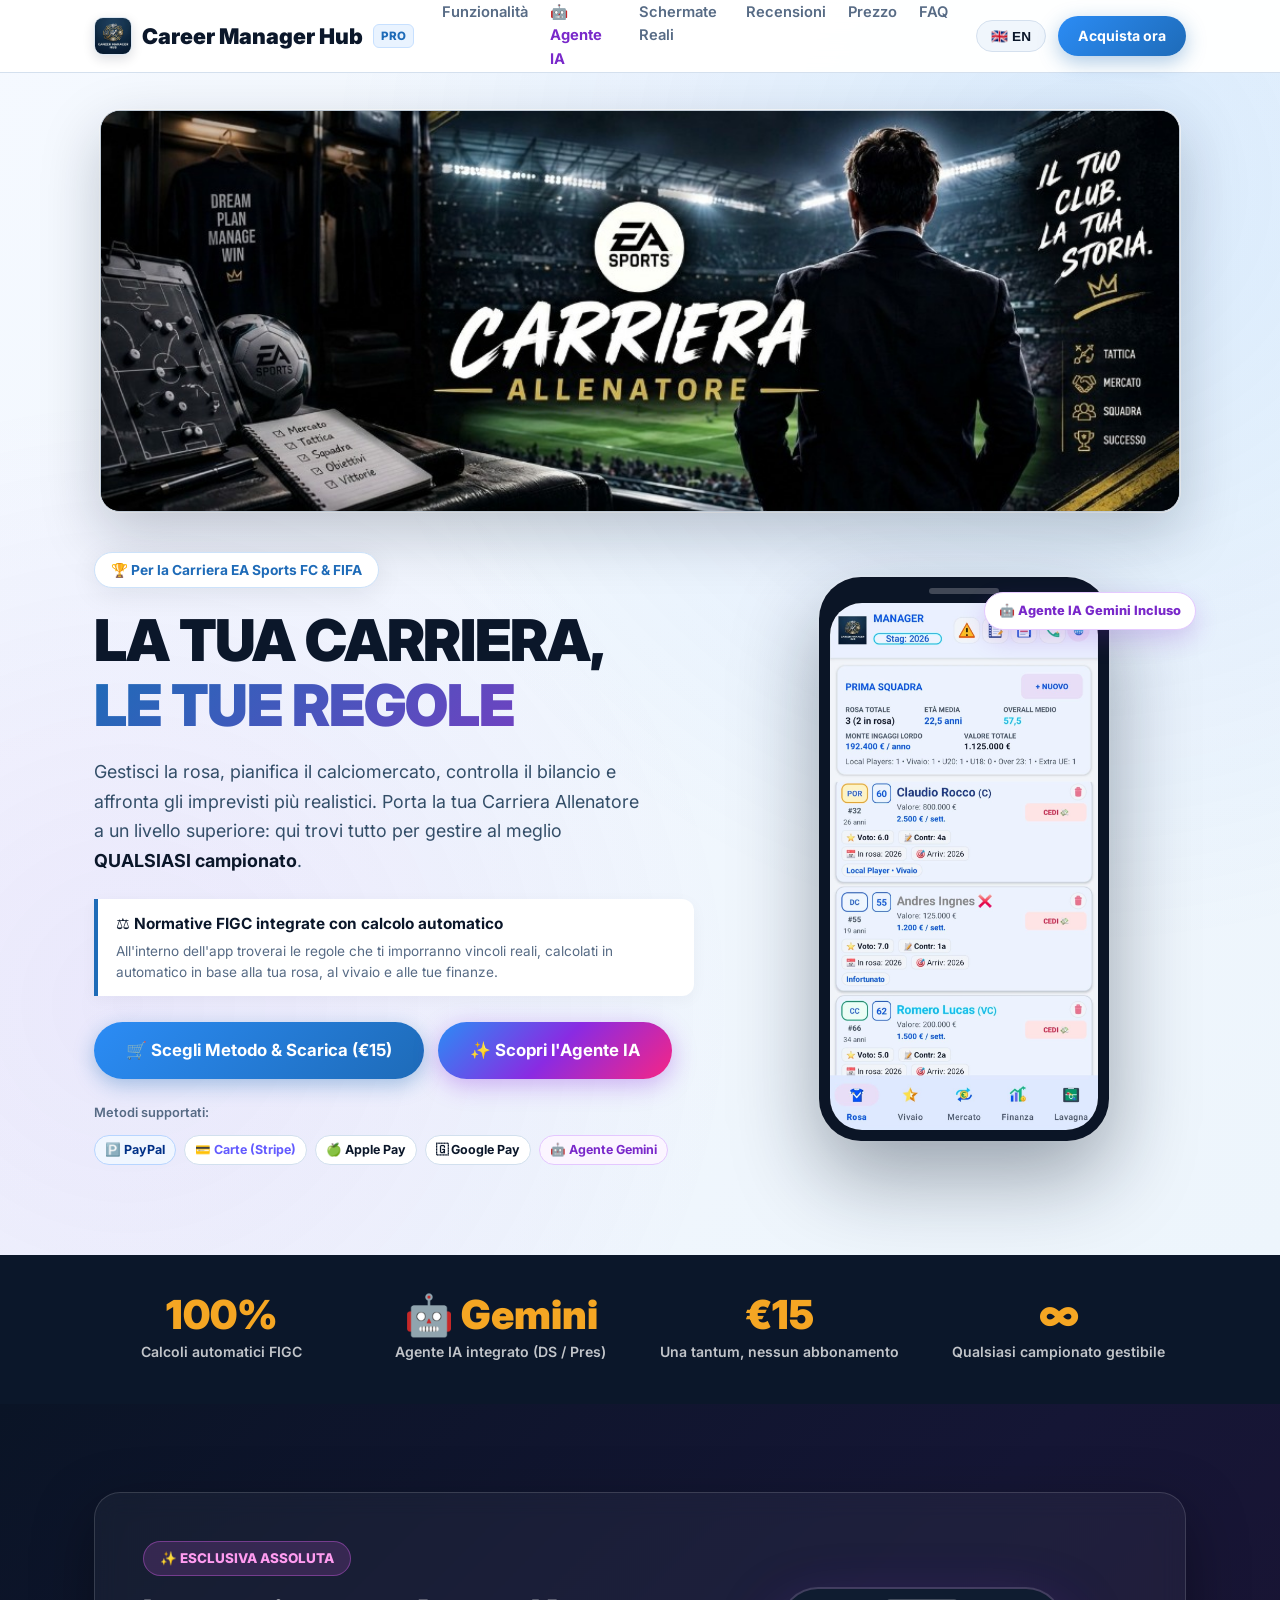
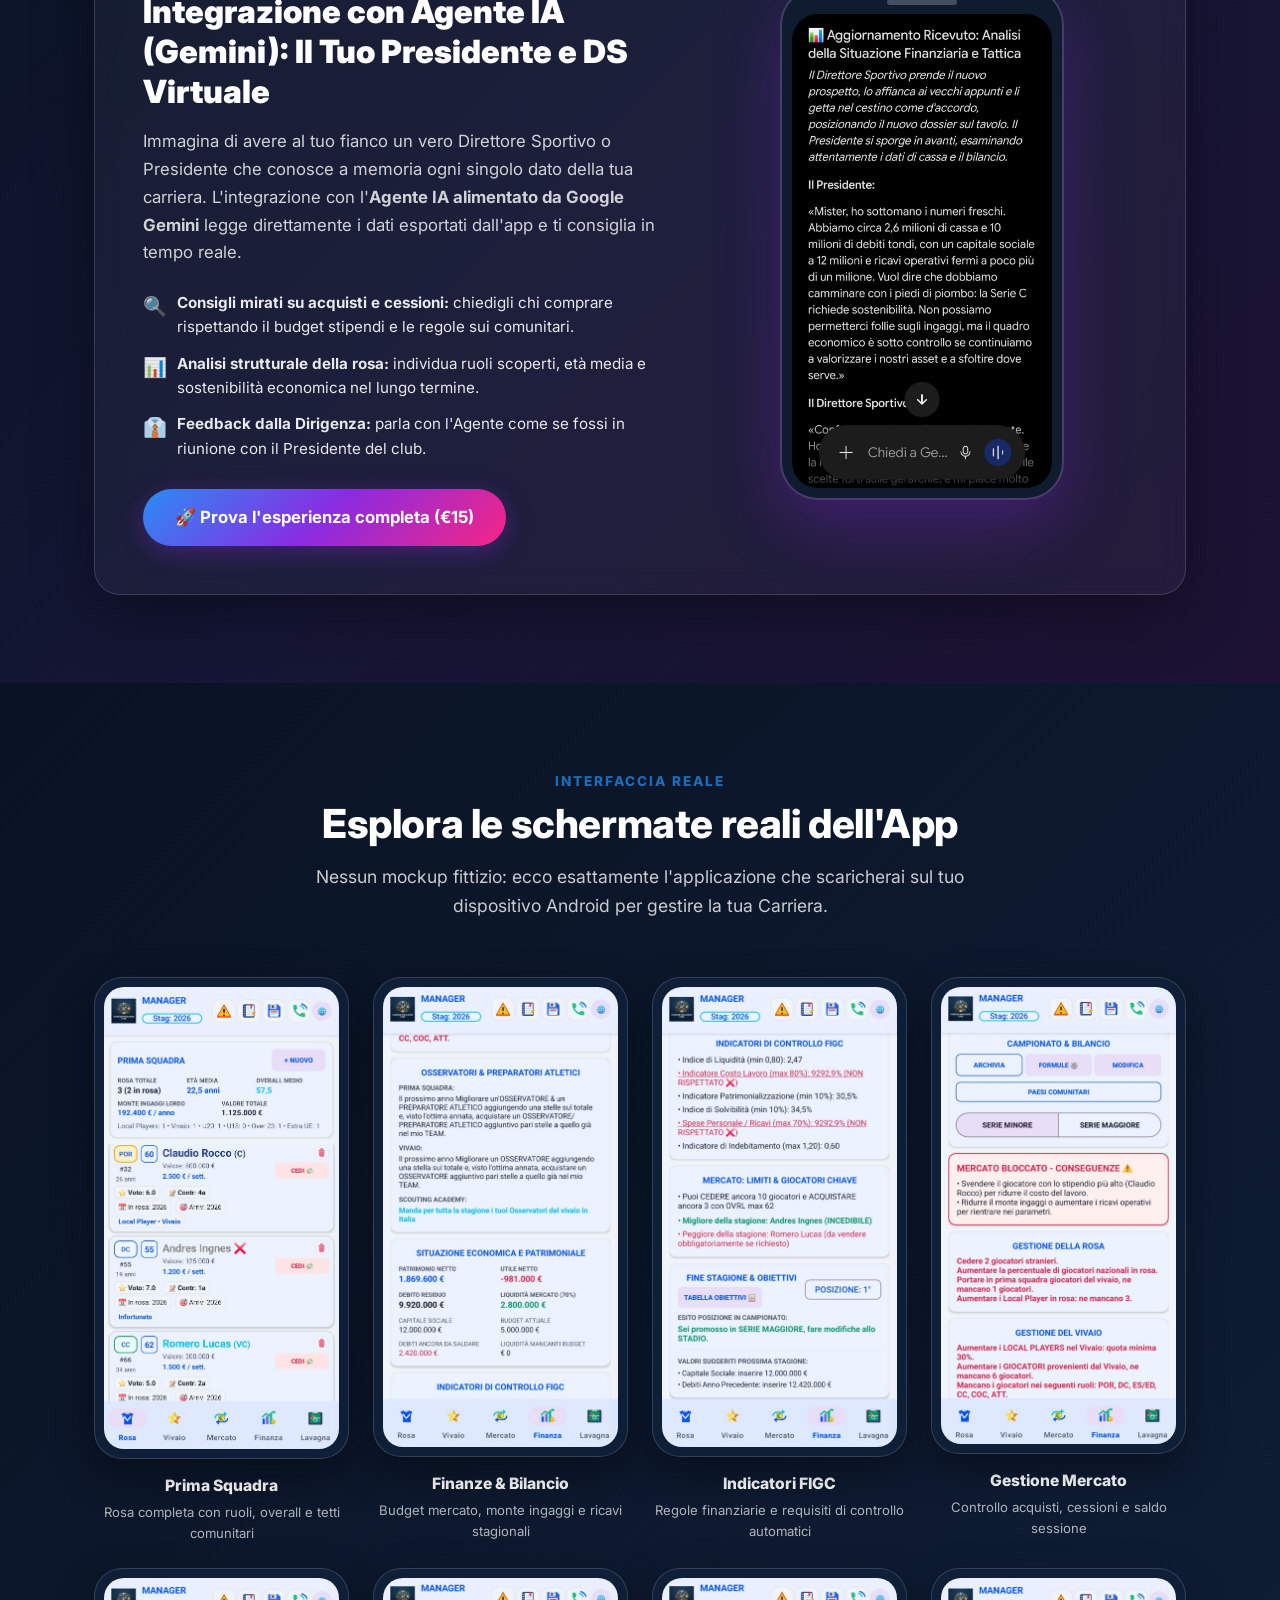
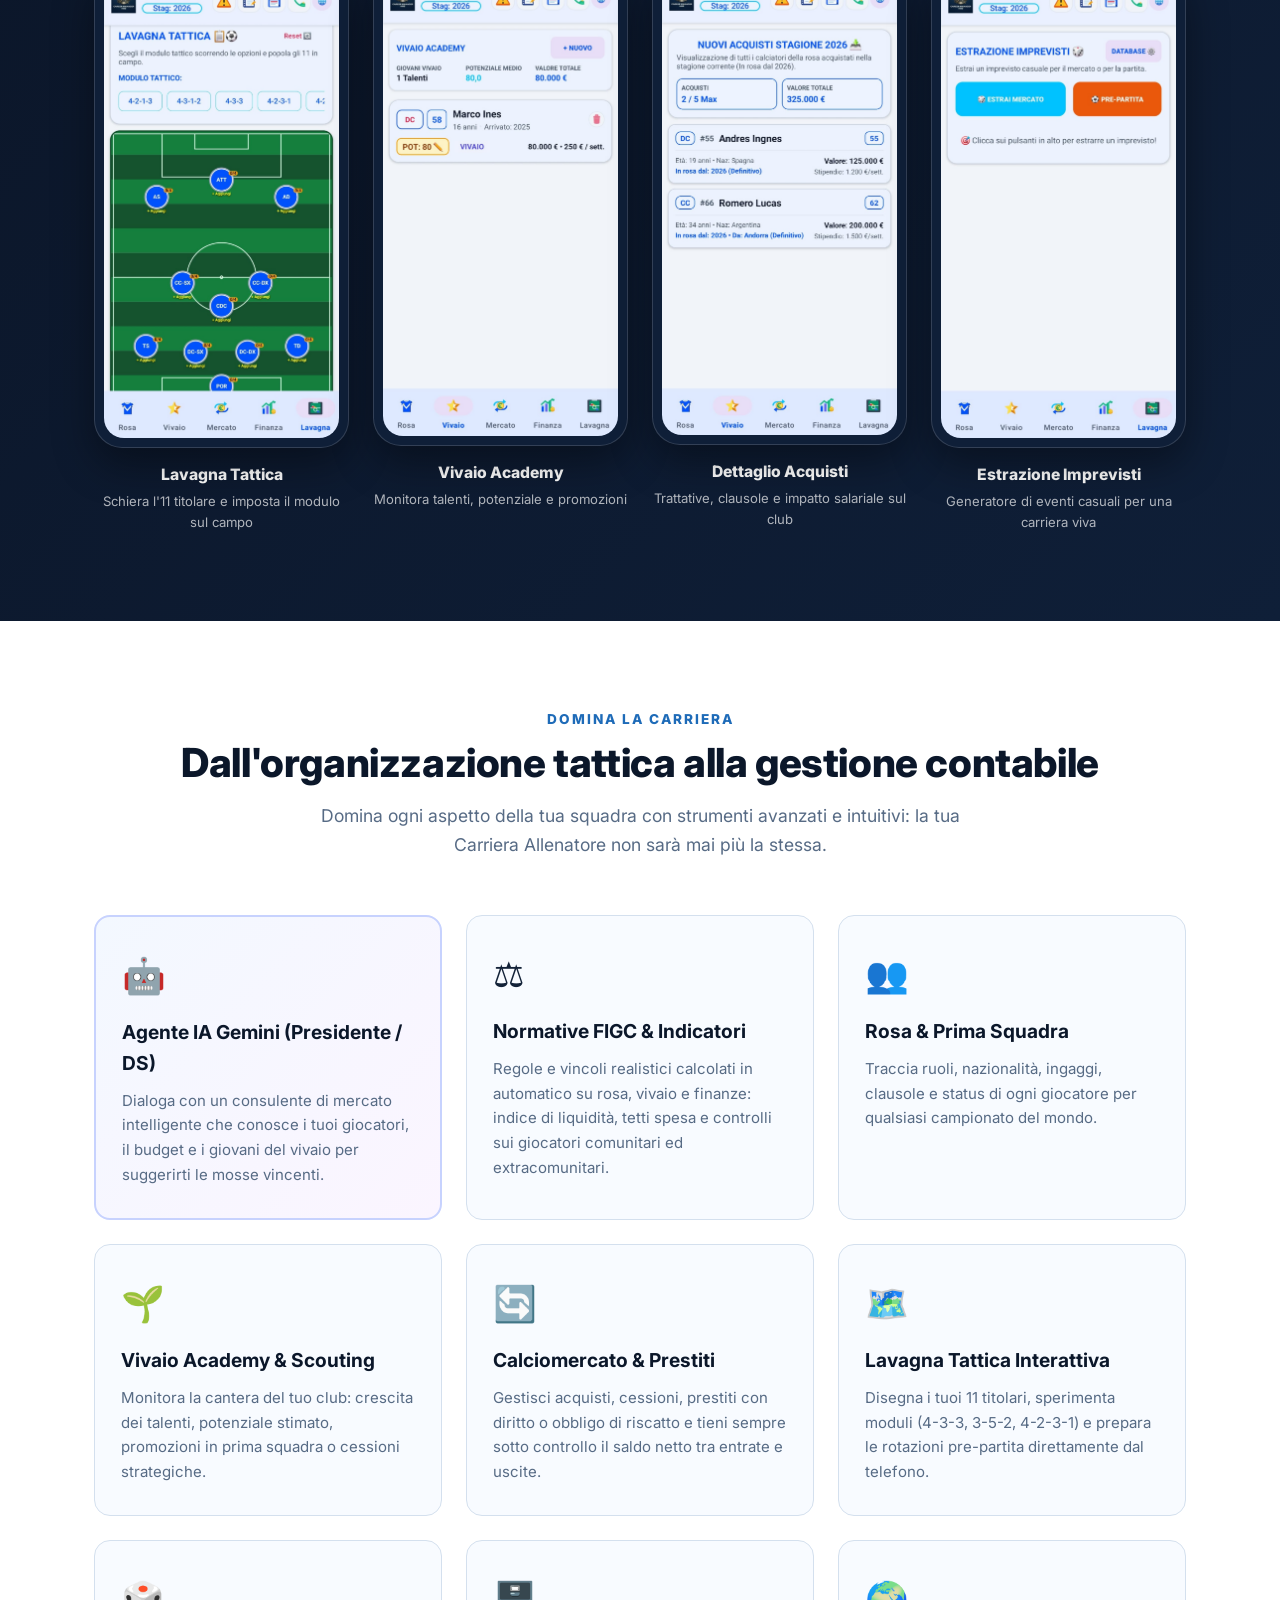
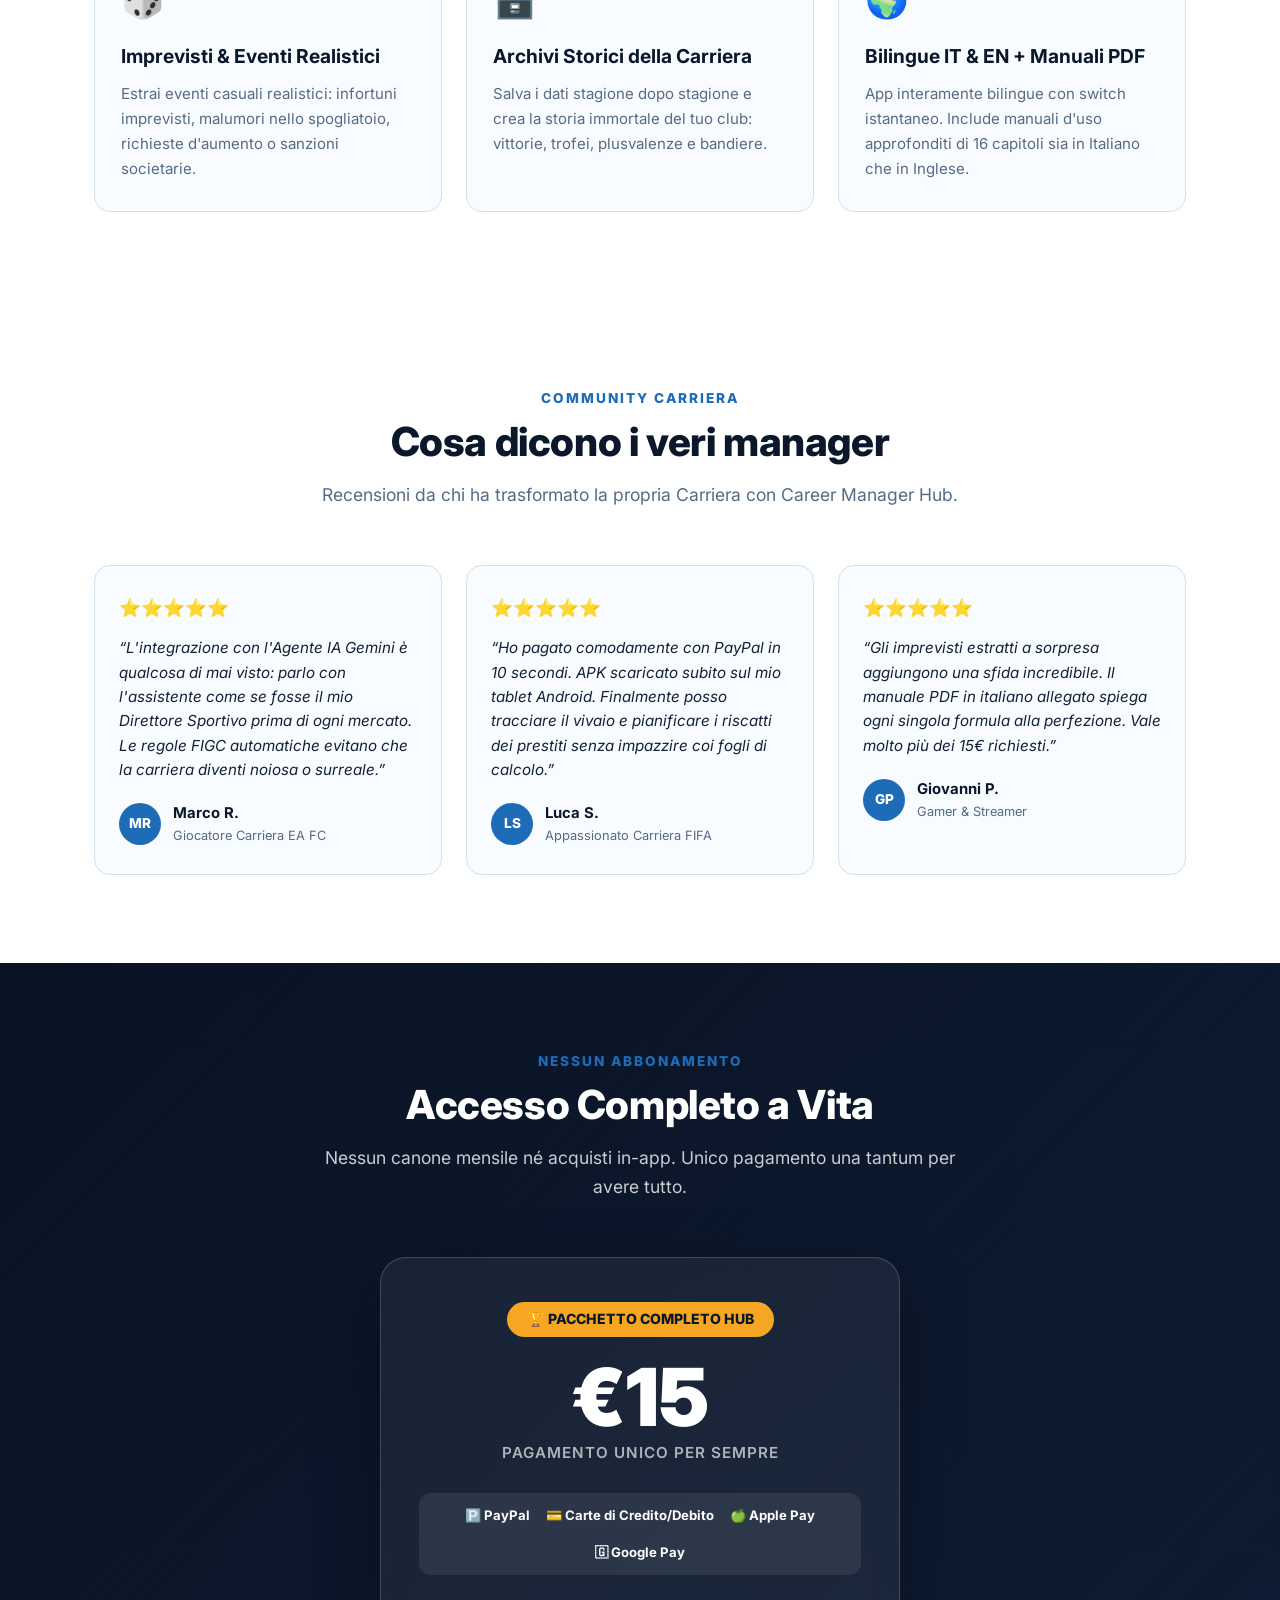
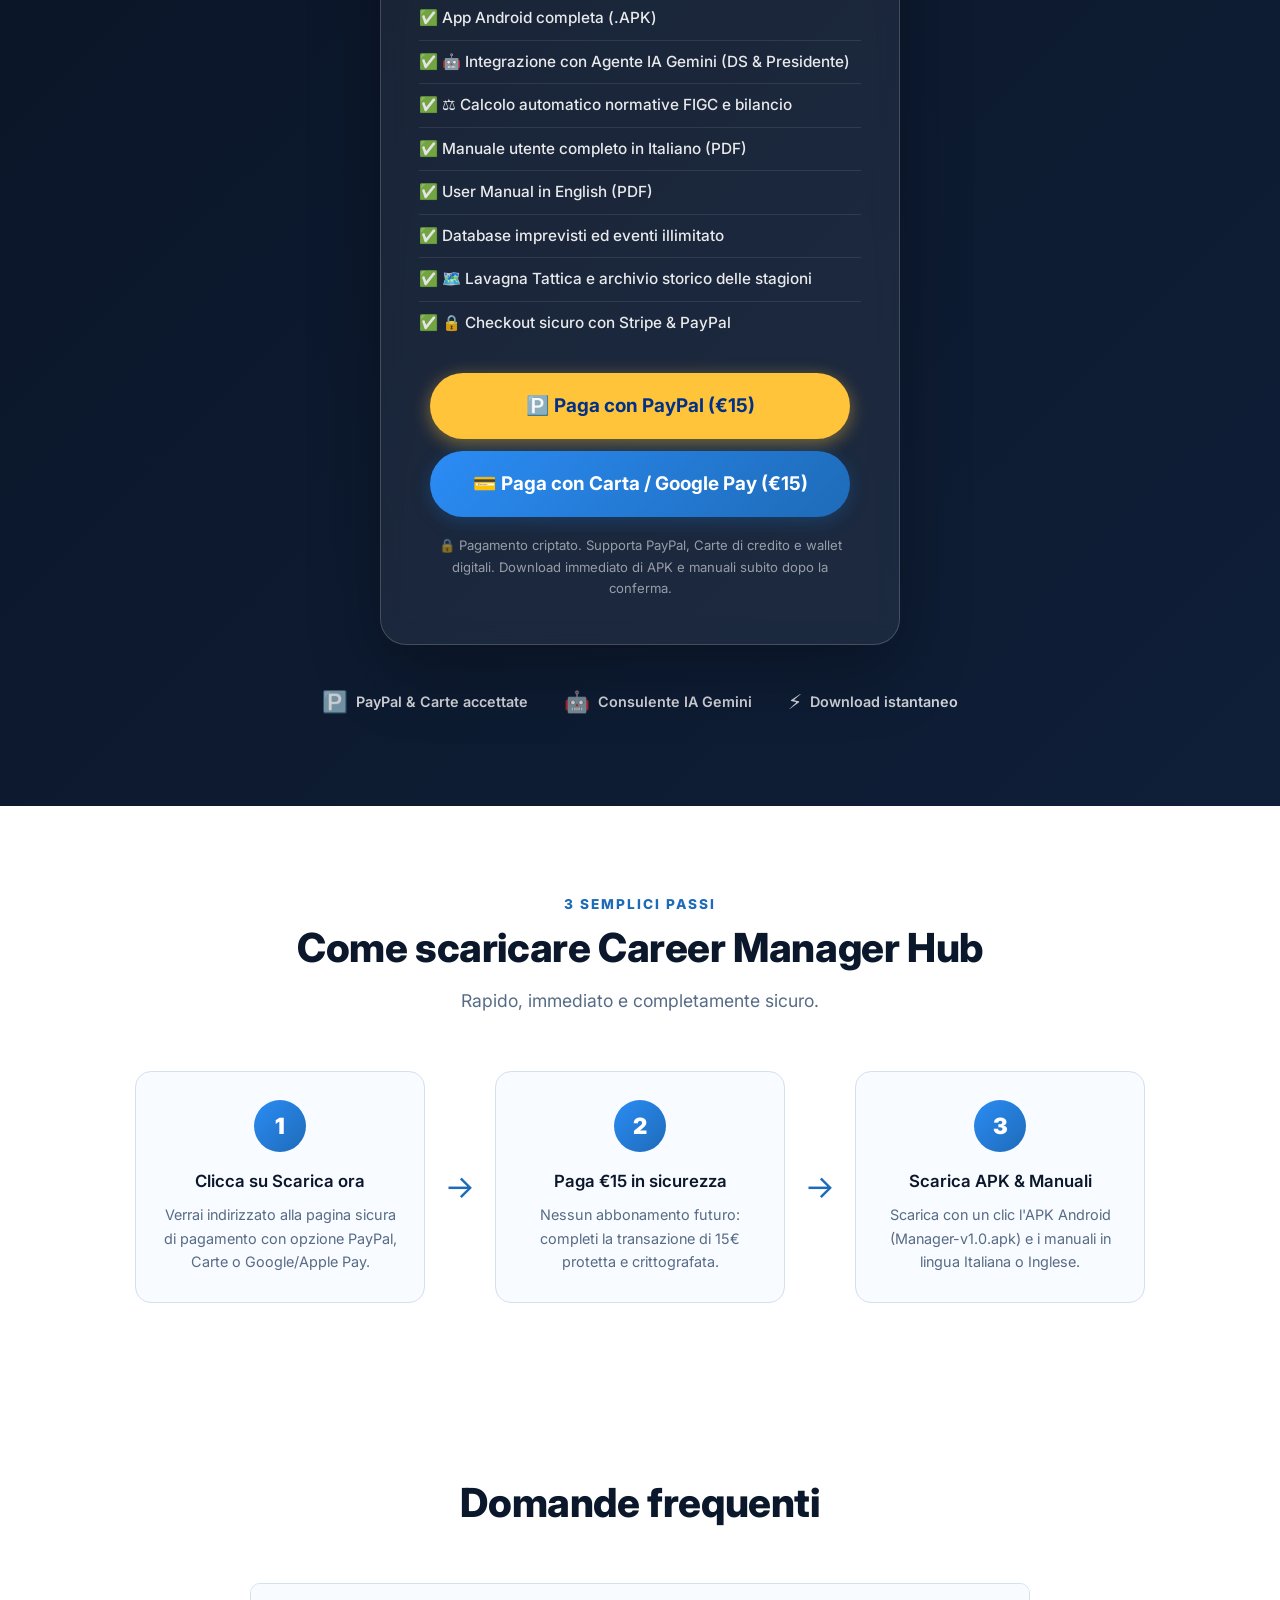
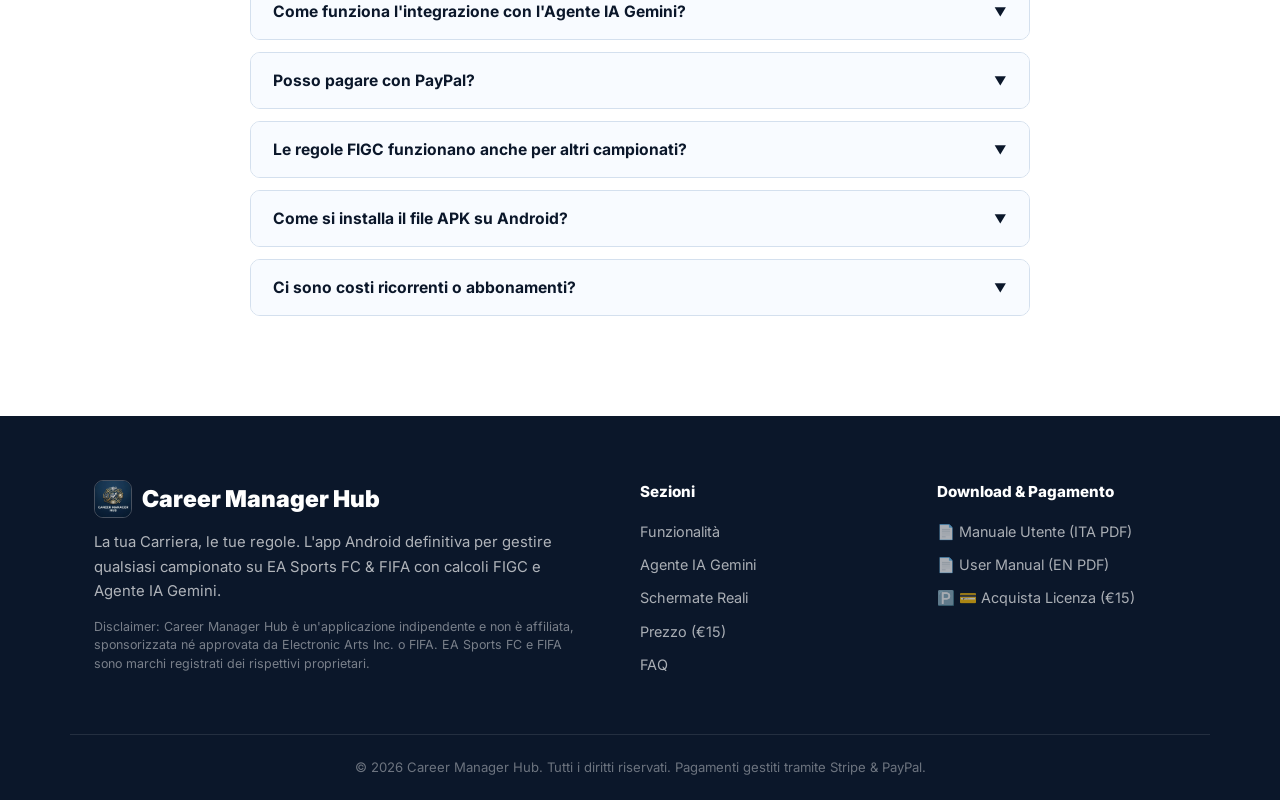
==== commit a93e71a8: "Add files via upload" ====
--- a/index.html
+++ b/index.html
@@ -290,6 +290,9 @@
 }
 
 .hero-cover-wrapper {
+  opacity: 1 !important;
+  visibility: visible !important;
+  display: block !important;
   max-width: 1080px;
   margin: 0 auto 40px;
   border-radius: 20px;
@@ -300,6 +303,8 @@
   position: relative;
 }
 .hero-cover-img {
+  opacity: 1 !important;
+  visibility: visible !important;
   width: 100%;
   height: auto;
   display: block;
@@ -307,6 +312,8 @@
   transition: transform 0.4s ease;
 }
 .hero-cover-wrapper:hover .hero-cover-img {
+  opacity: 1 !important;
+  visibility: visible !important;
   transform: scale(1.012);
 }
 
@@ -943,7 +950,10 @@
   .hero-inner { grid-template-columns: 1fr; gap: 40px; }
   .hero-visual { order: -1; }
   .hero { padding: 90px 0 60px; }
-  .hero-cover-wrapper { margin-bottom: 28px; border-radius: 14px; }
+  .hero-cover-wrapper {
+  opacity: 1 !important;
+  visibility: visible !important;
+  display: block !important; margin-bottom: 28px; border-radius: 14px; }
   .hero-ctas { flex-direction: column; align-items: flex-start; }
   .stats-grid { grid-template-columns: repeat(2, 1fr); }
   .features-grid { grid-template-columns: 1fr; }
@@ -1010,8 +1020,8 @@
   <div class="container">
 
     <!-- Hero Cover Banner -->
-    <div class="hero-cover-wrapper fade-in">
-      <img src="cover.jpg?v=2" alt="Carriera Allenatore - Career Manager Hub" class="hero-cover-img" />
+    <div class="hero-cover-wrapper">
+      <img src="cover.jpg?v=3" alt="Carriera Allenatore - Career Manager Hub" class="hero-cover-img" />
     </div>
 
     <div class="hero-inner">
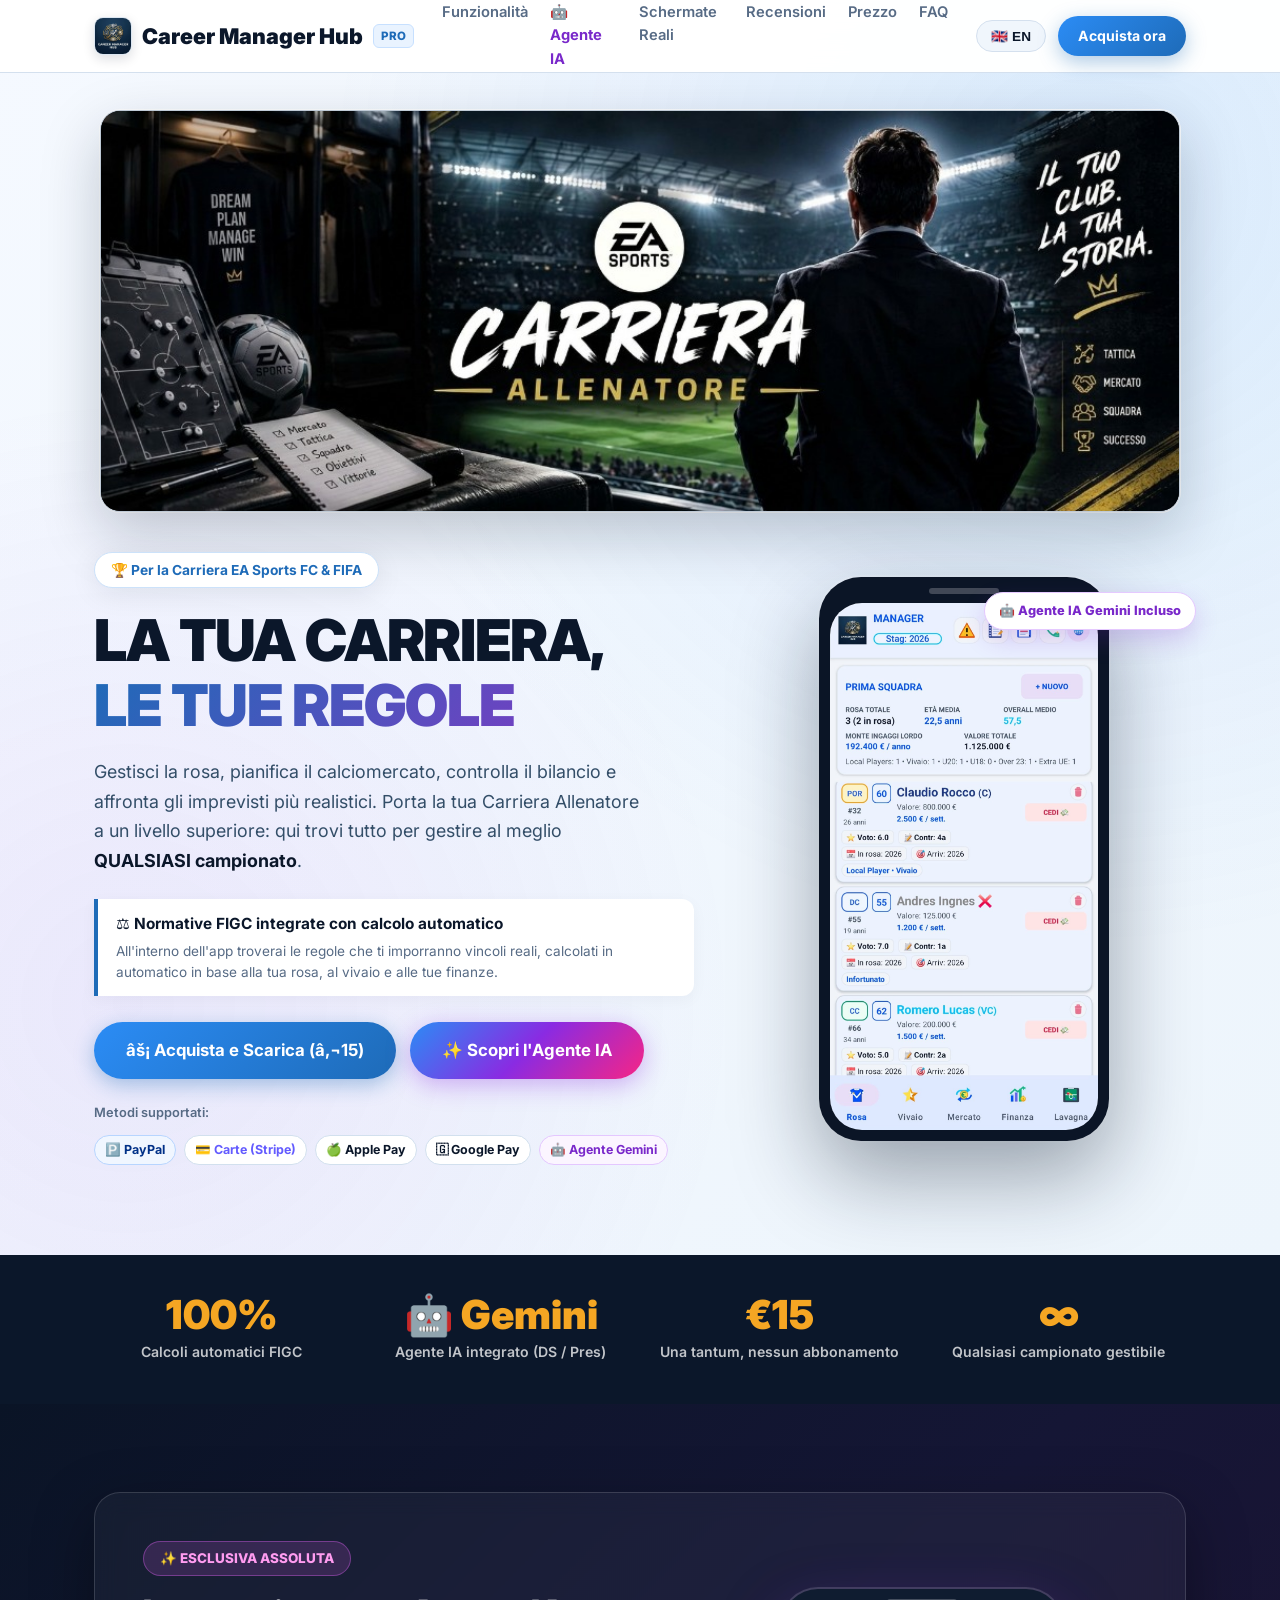
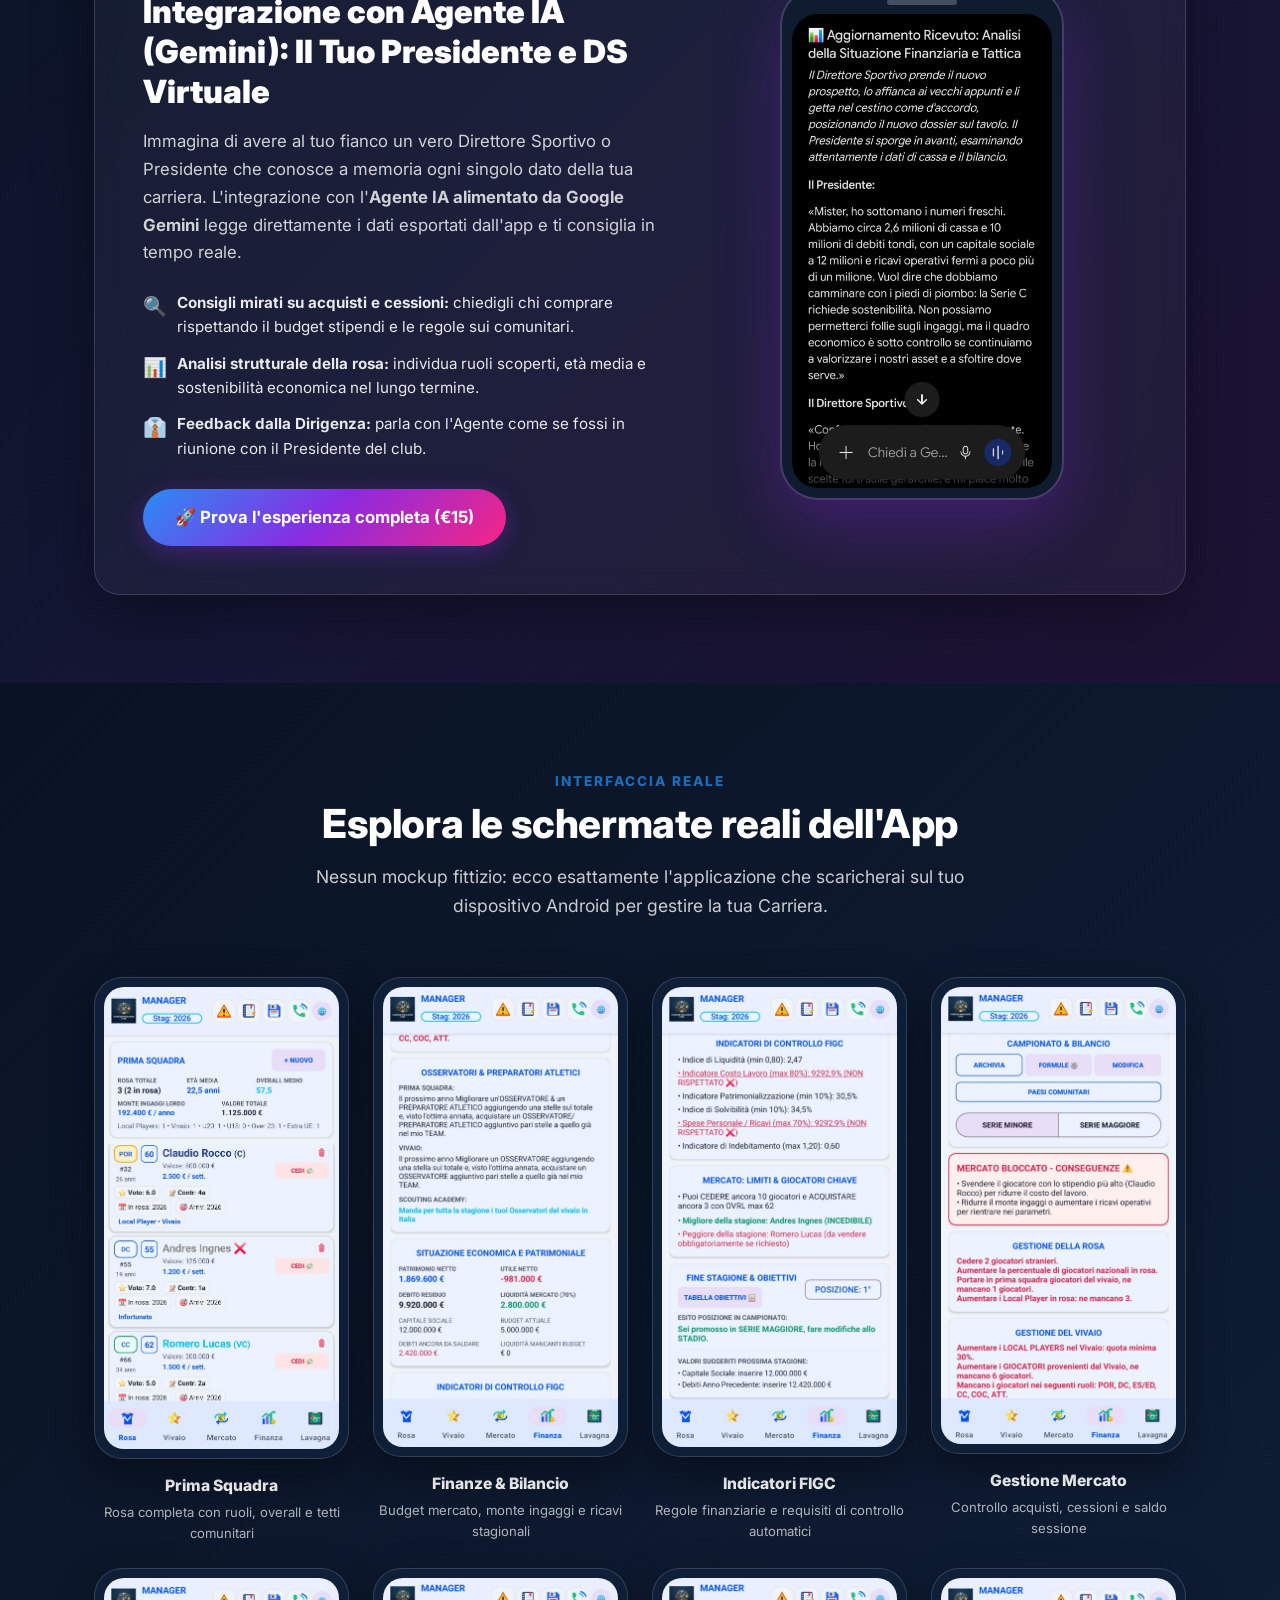
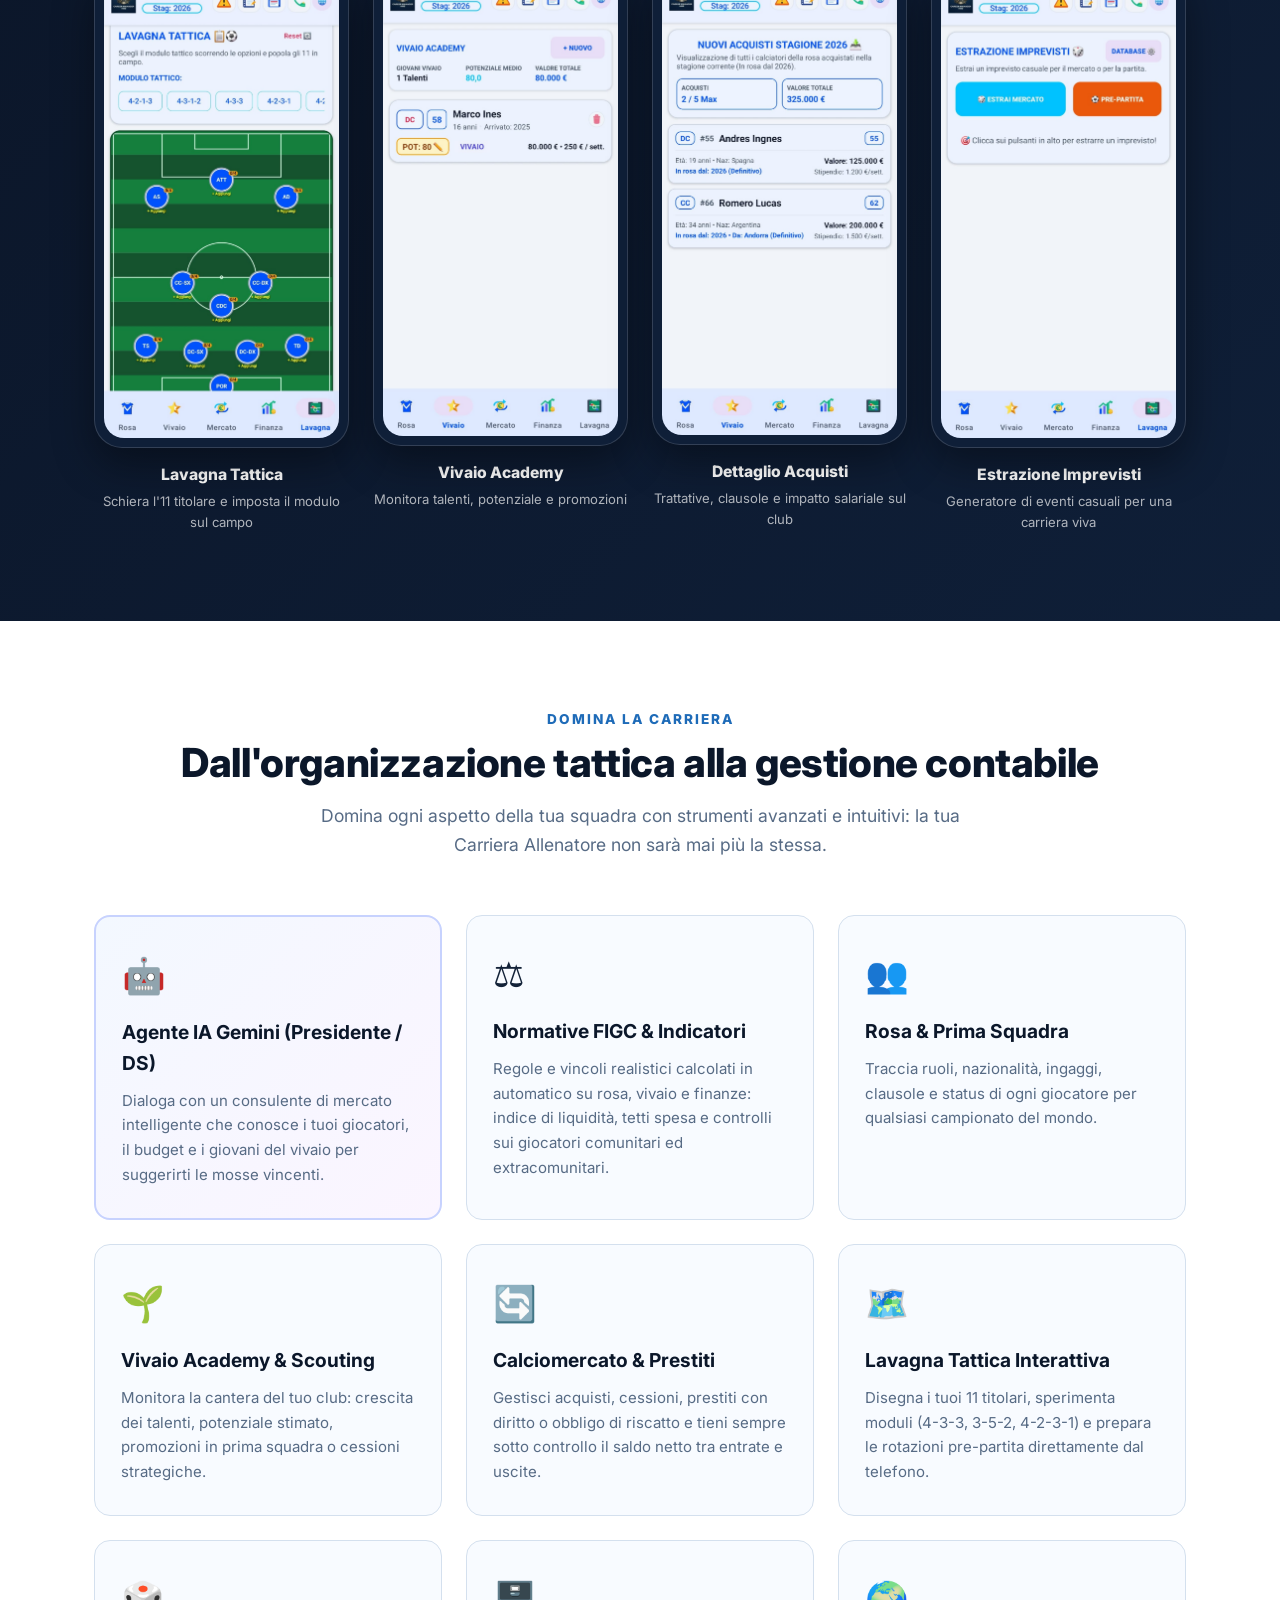
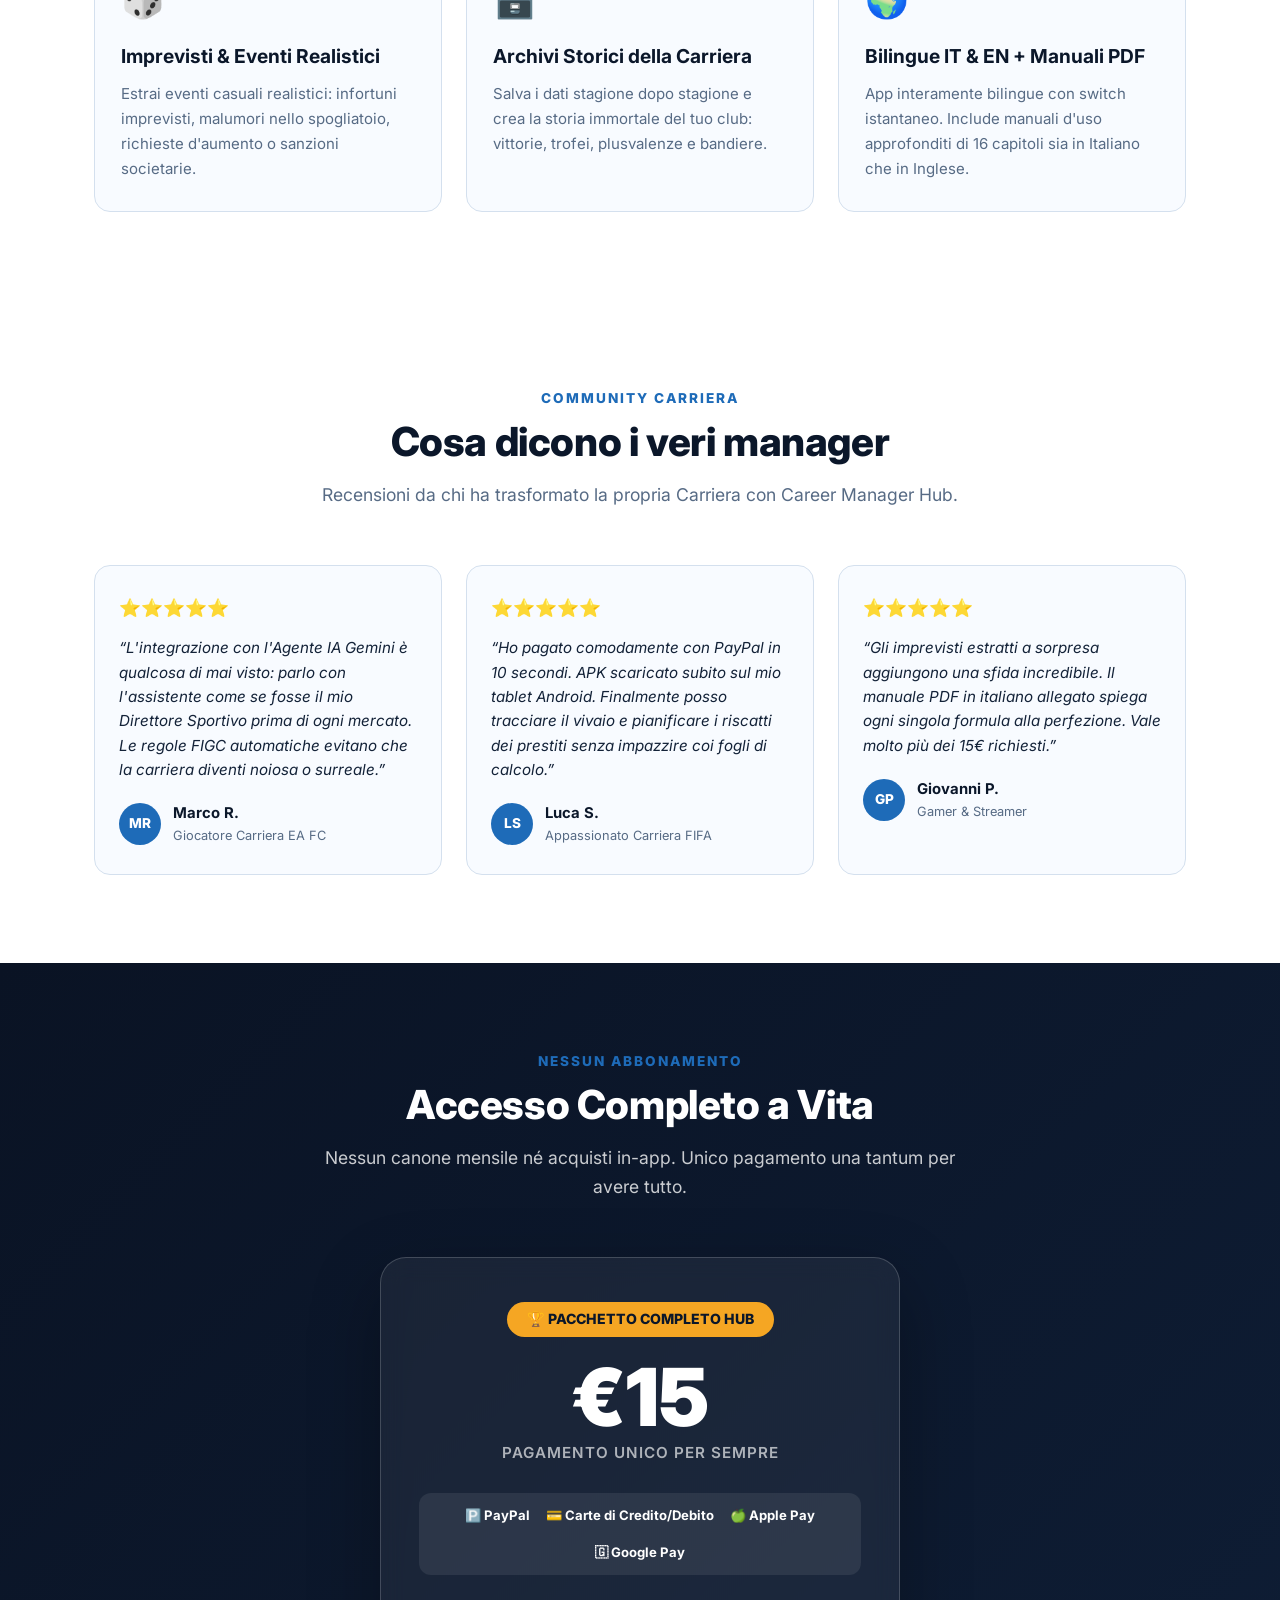
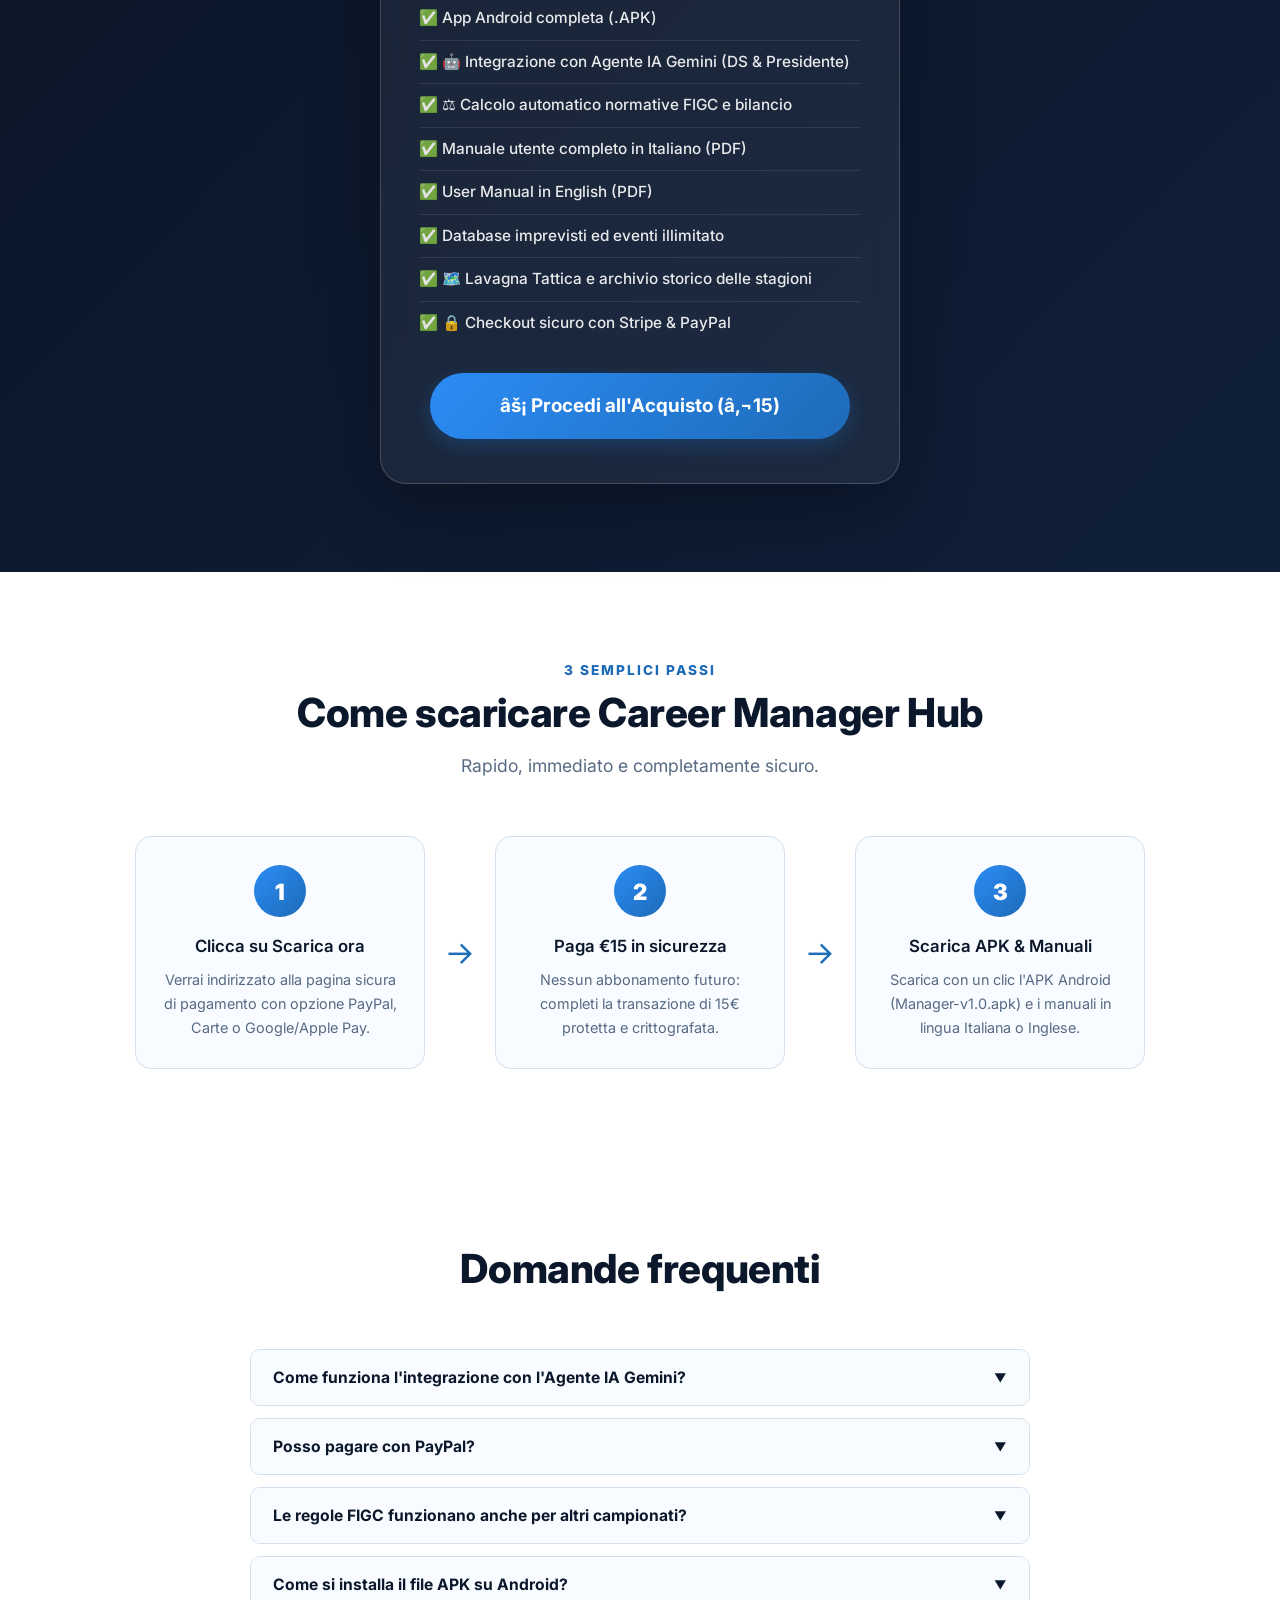
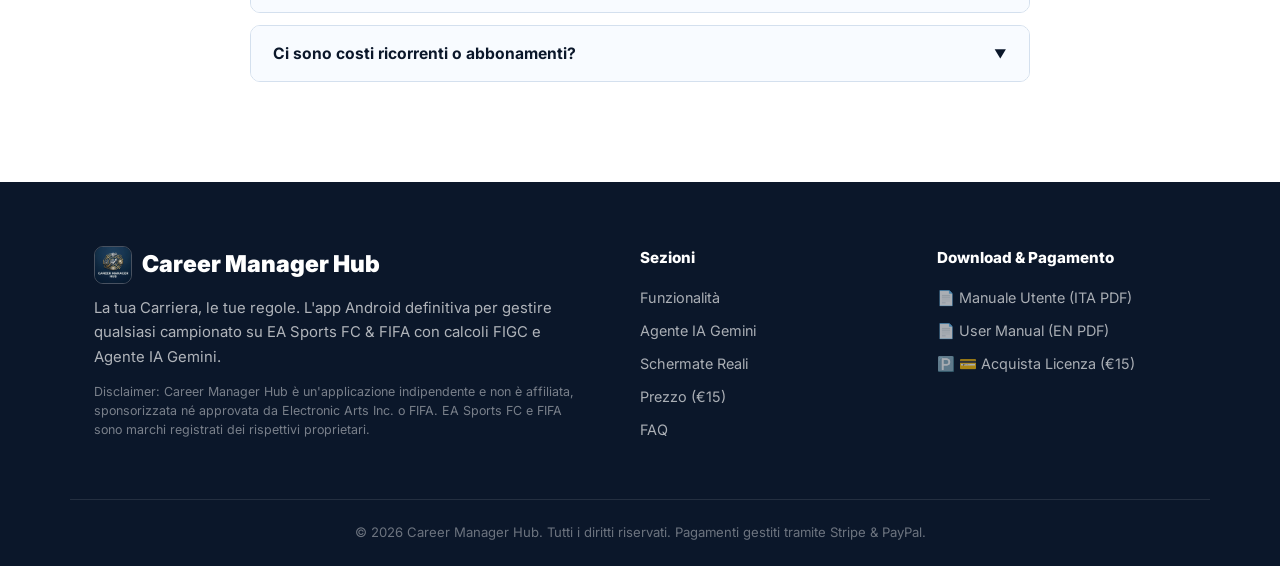
==== commit a6278913: "Add files via upload" ====
--- a/index.html
+++ b/index.html
@@ -1039,7 +1039,7 @@
         </div>
 
         <div class="hero-ctas">
-          <a href="#pricing" class="btn btn-primary btn-lg" id="buy-btn" data-it="🛒 Scegli Metodo &amp; Scarica (€15)" data-en="🛒 Choose Payment &amp; Download (€15)">🛒 Scegli Metodo &amp; Scarica (€15)</a>
+          <a href="#pricing" class="btn btn-primary btn-lg" id="buy-btn" data-it="âš¡ Acquista e Scarica (â‚¬15)" data-en="âš¡ Buy and Download (â‚¬15)">âš¡ Acquista e Scarica (â‚¬15)</a>
           <a href="#ai-advisor" class="btn btn-ai btn-lg" data-it="✨ Scopri l'Agente IA" data-en="✨ Discover AI Agent">✨ Scopri l'Agente IA</a>
         </div>
 
@@ -1396,31 +1396,11 @@
         <li data-it="✅ 🔒 Checkout sicuro con Stripe &amp; PayPal" data-en="✅ Secure Stripe &amp; PayPal checkout">✅ 🔒 Checkout sicuro con Stripe &amp; PayPal</li>
       </ul>
       
-            <!-- Scelta metodo di pagamento -->
-      <div class="pricing-cta-dual">
-        <a href="https://www.paypal.com/ncp/payment/HHW5JDWWFKLXU" target="_blank" class="btn btn-paypal btn-xl" data-it="🅿️ Paga con PayPal (€15)" data-en="🅿️ Pay with PayPal (€15)">
-          🅿️ Paga con PayPal (€15)
+            <!-- Checkout Stripe (supporta PayPal, Carte, Apple Pay, Google Pay) -->
+      <div style="width: 100%; display: flex; flex-direction: column; align-items: center; gap: 14px;">
+        <a href="https://buy.stripe.com/cNifZi5r22RW7rFfdGafS00" class="btn btn-primary btn-xl" id="checkout-main-btn" data-it="âš¡ Procedi all'Acquisto (â‚¬15)" data-en="âš¡ Proceed to Checkout (â‚¬15)">
+          âš¡ Procedi all'Acquisto (â‚¬15)
         </a>
-        <a href="https://buy.stripe.com/cNifZi5r22RW7rFfdGafS00" class="btn btn-stripe-card btn-xl" data-it="💳 Paga con Carta / Google Pay (€15)" data-en="💳 Pay with Card / Google Pay (€15)">
-          💳 Paga con Carta / Google Pay (€15)
-        </a>
-      </div>
-      
-      <p class="pricing-note" data-it="🔒 Pagamento criptato. Supporta PayPal, Carte di credito e wallet digitali. Download immediato di APK e manuali subito dopo la conferma." data-en="🔒 256-bit encrypted checkout. Supports PayPal, Cards and digital wallets. Instant APK and PDF manual downloads.">🔒 Pagamento criptato. Supporta PayPal, Carte di credito e wallet digitali. Download immediato di APK e manuali subito dopo la conferma.</p>
-    </div>
-    
-    <div class="pricing-reassurance">
-      <div class="reassurance-item">
-        <span class="r-icon">🅿️</span>
-        <span data-it="PayPal &amp; Carte accettate" data-en="PayPal &amp; Cards accepted">PayPal &amp; Carte accettate</span>
-      </div>
-      <div class="reassurance-item">
-        <span class="r-icon">🤖</span>
-        <span data-it="Consulente IA Gemini" data-en="Gemini AI Advisor">Consulente IA Gemini</span>
-      </div>
-      <div class="reassurance-item">
-        <span class="r-icon">⚡</span>
-        <span data-it="Download istantaneo" data-en="Instant download">Download istantaneo</span>
       </div>
     </div>
   </div>
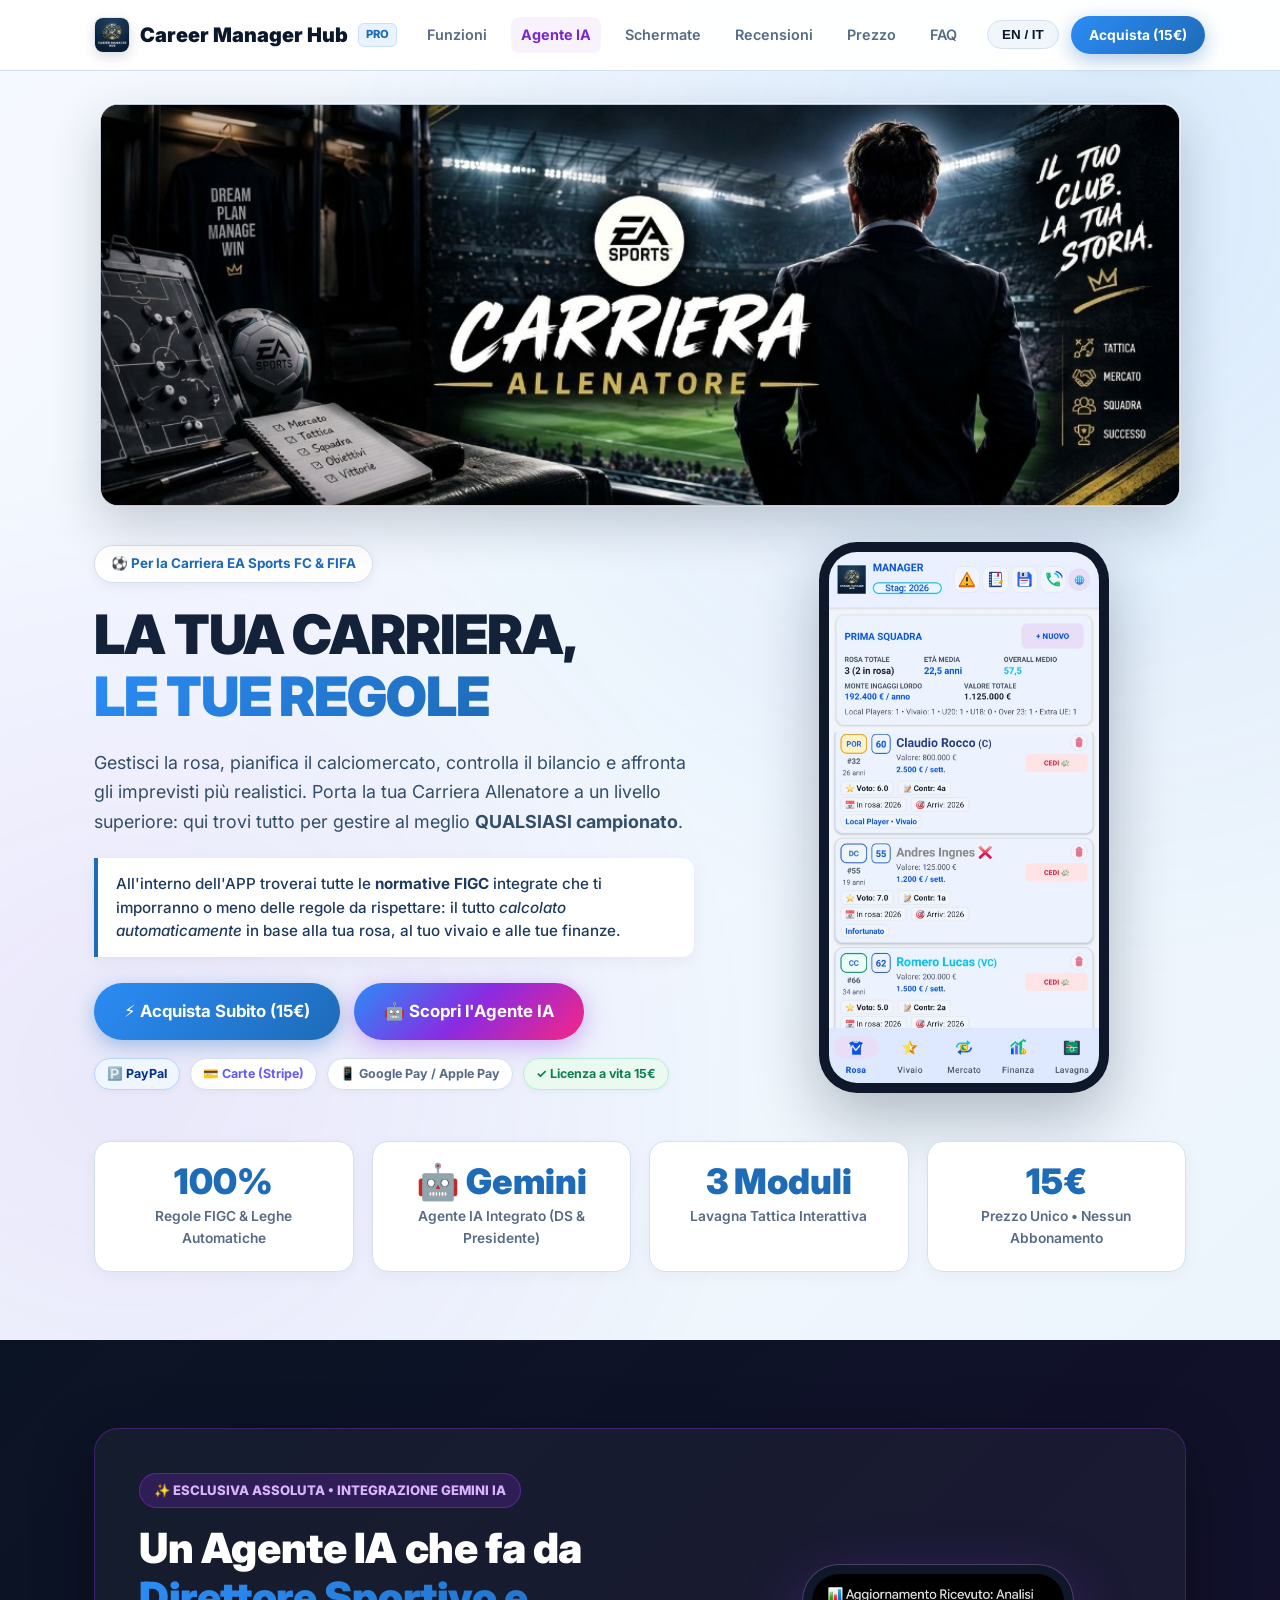
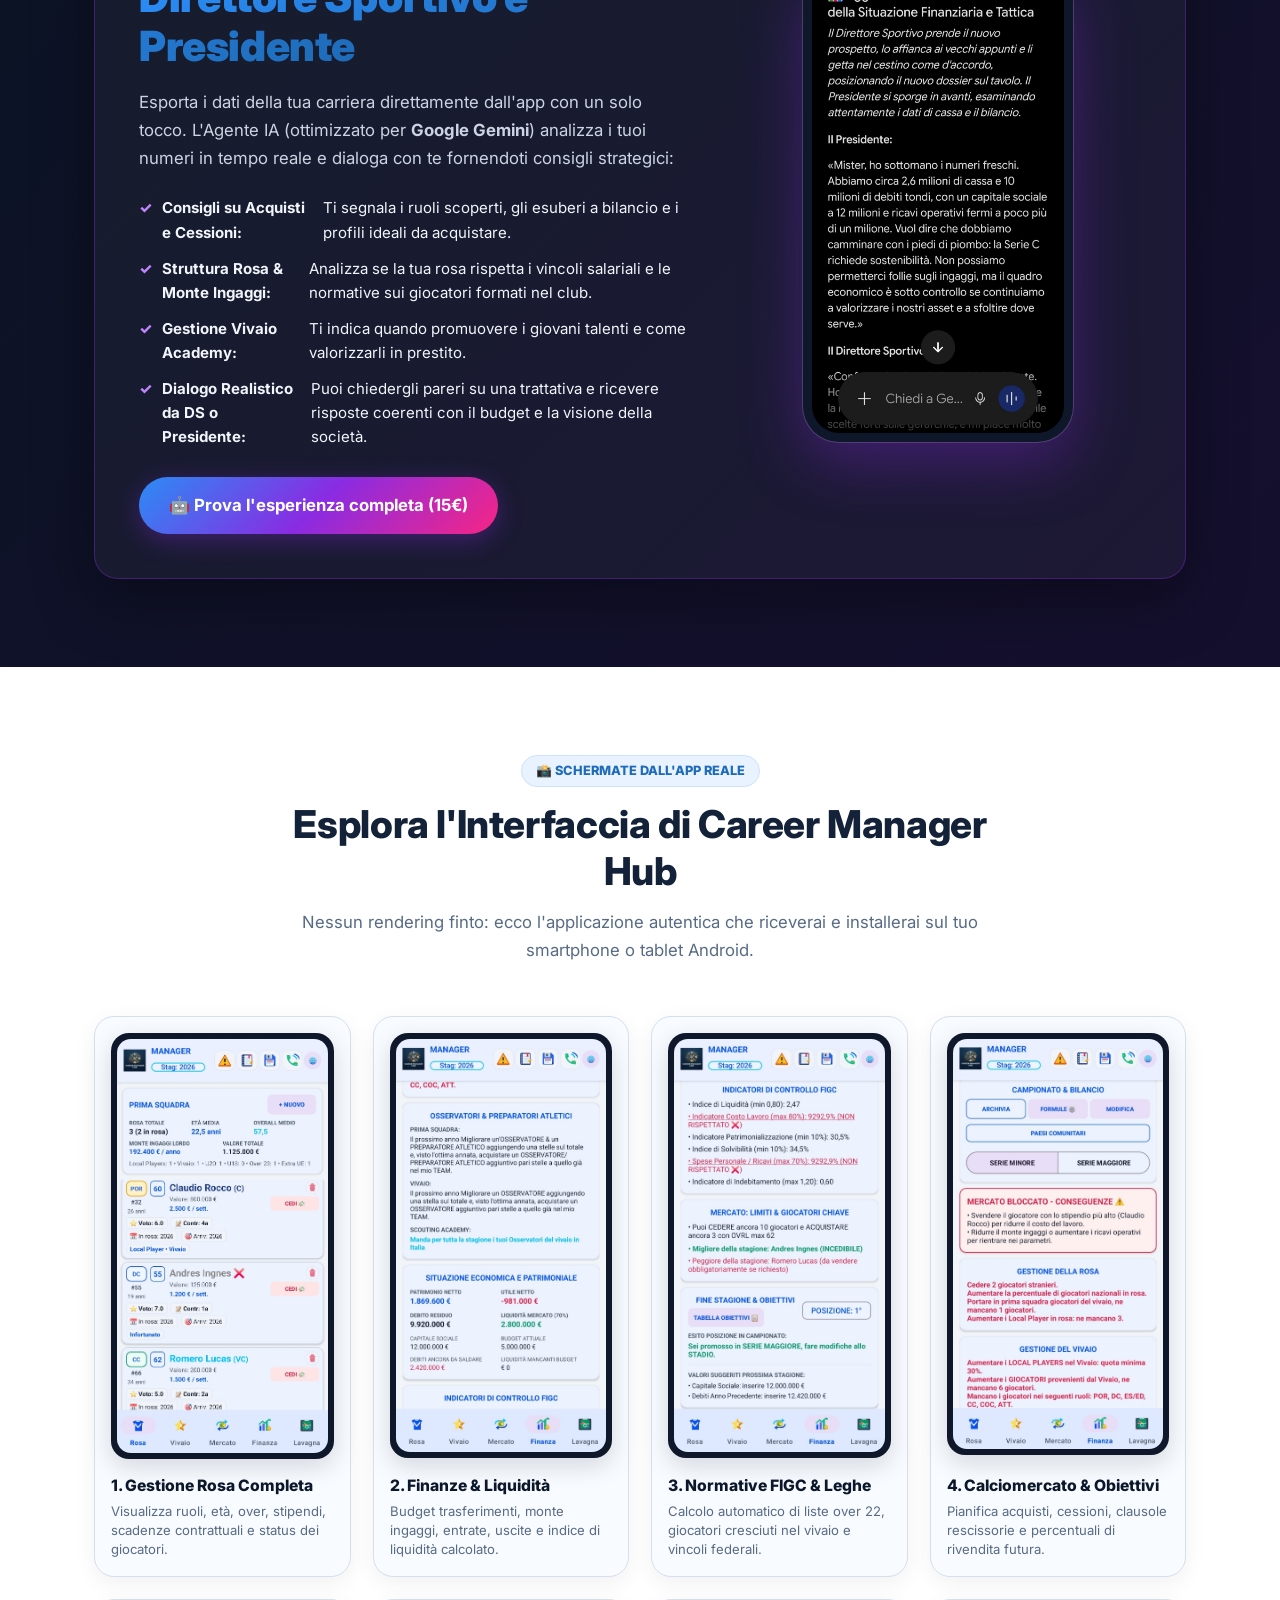
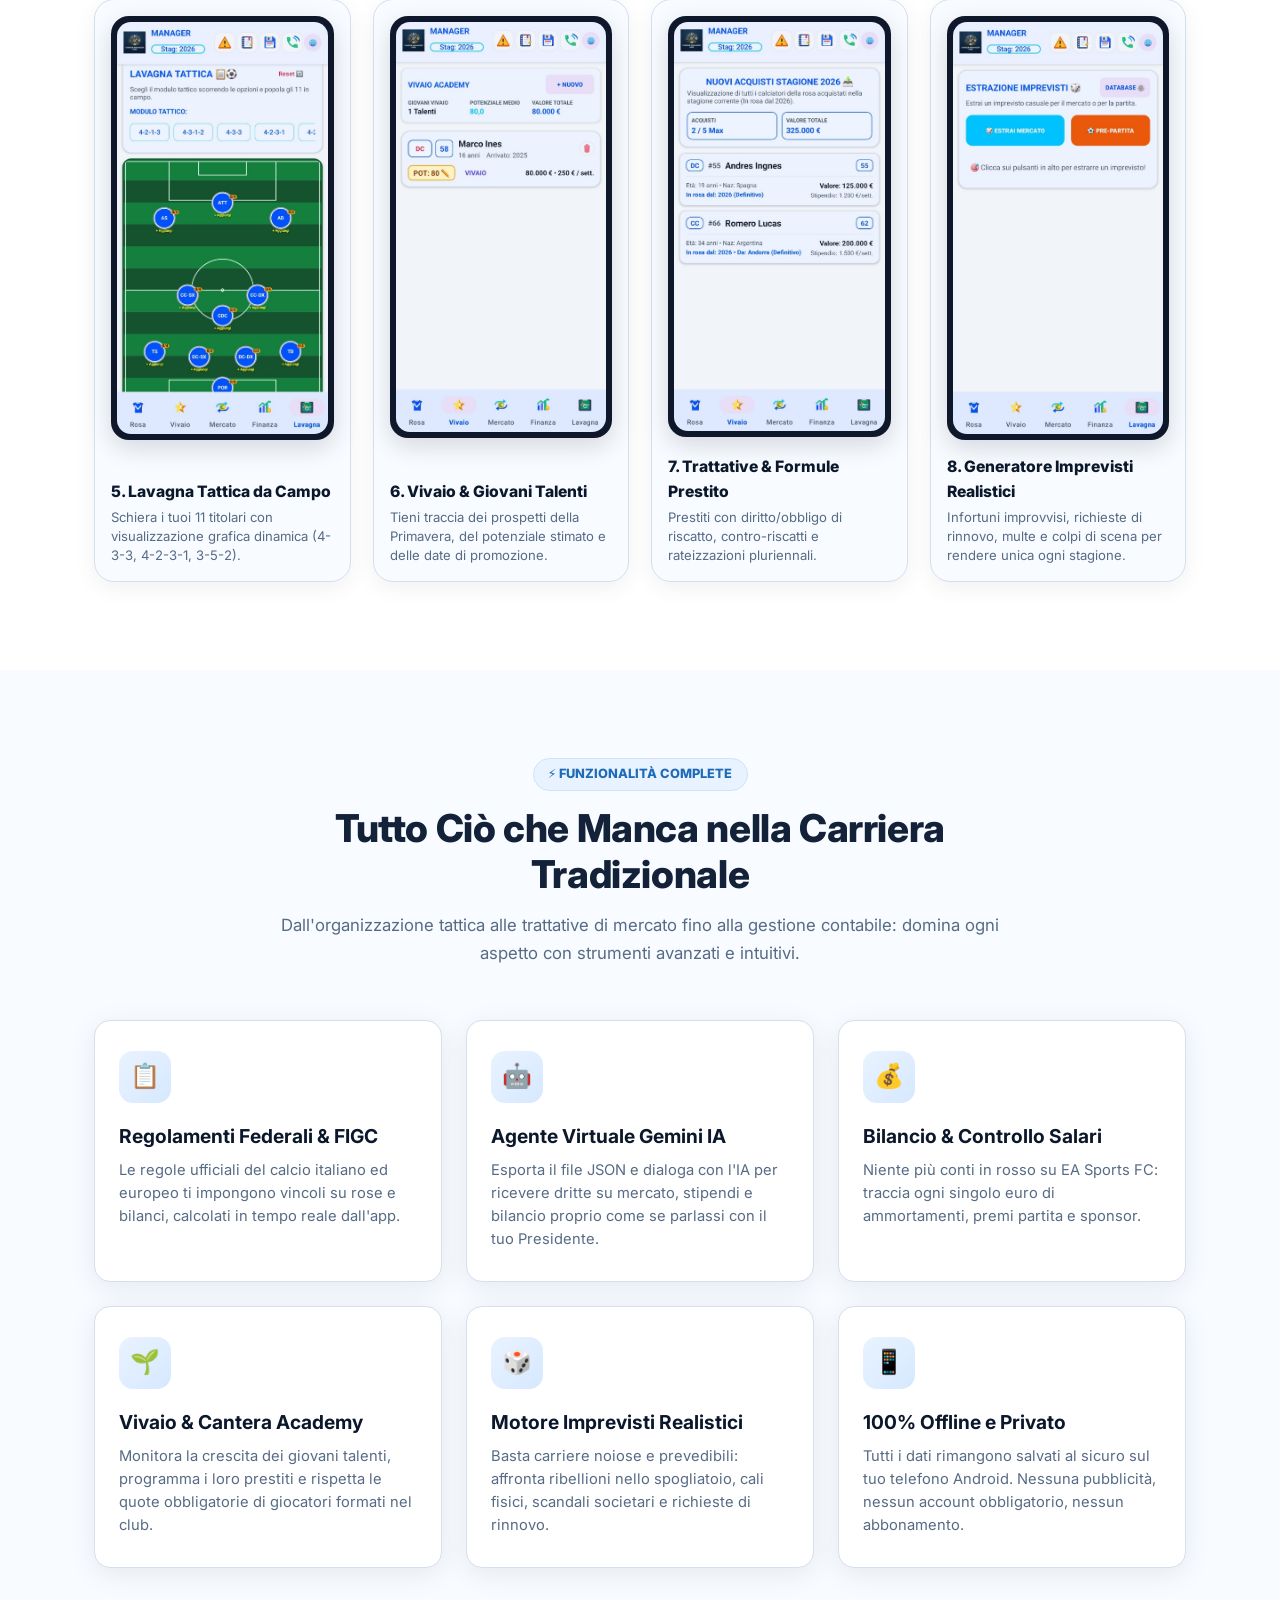
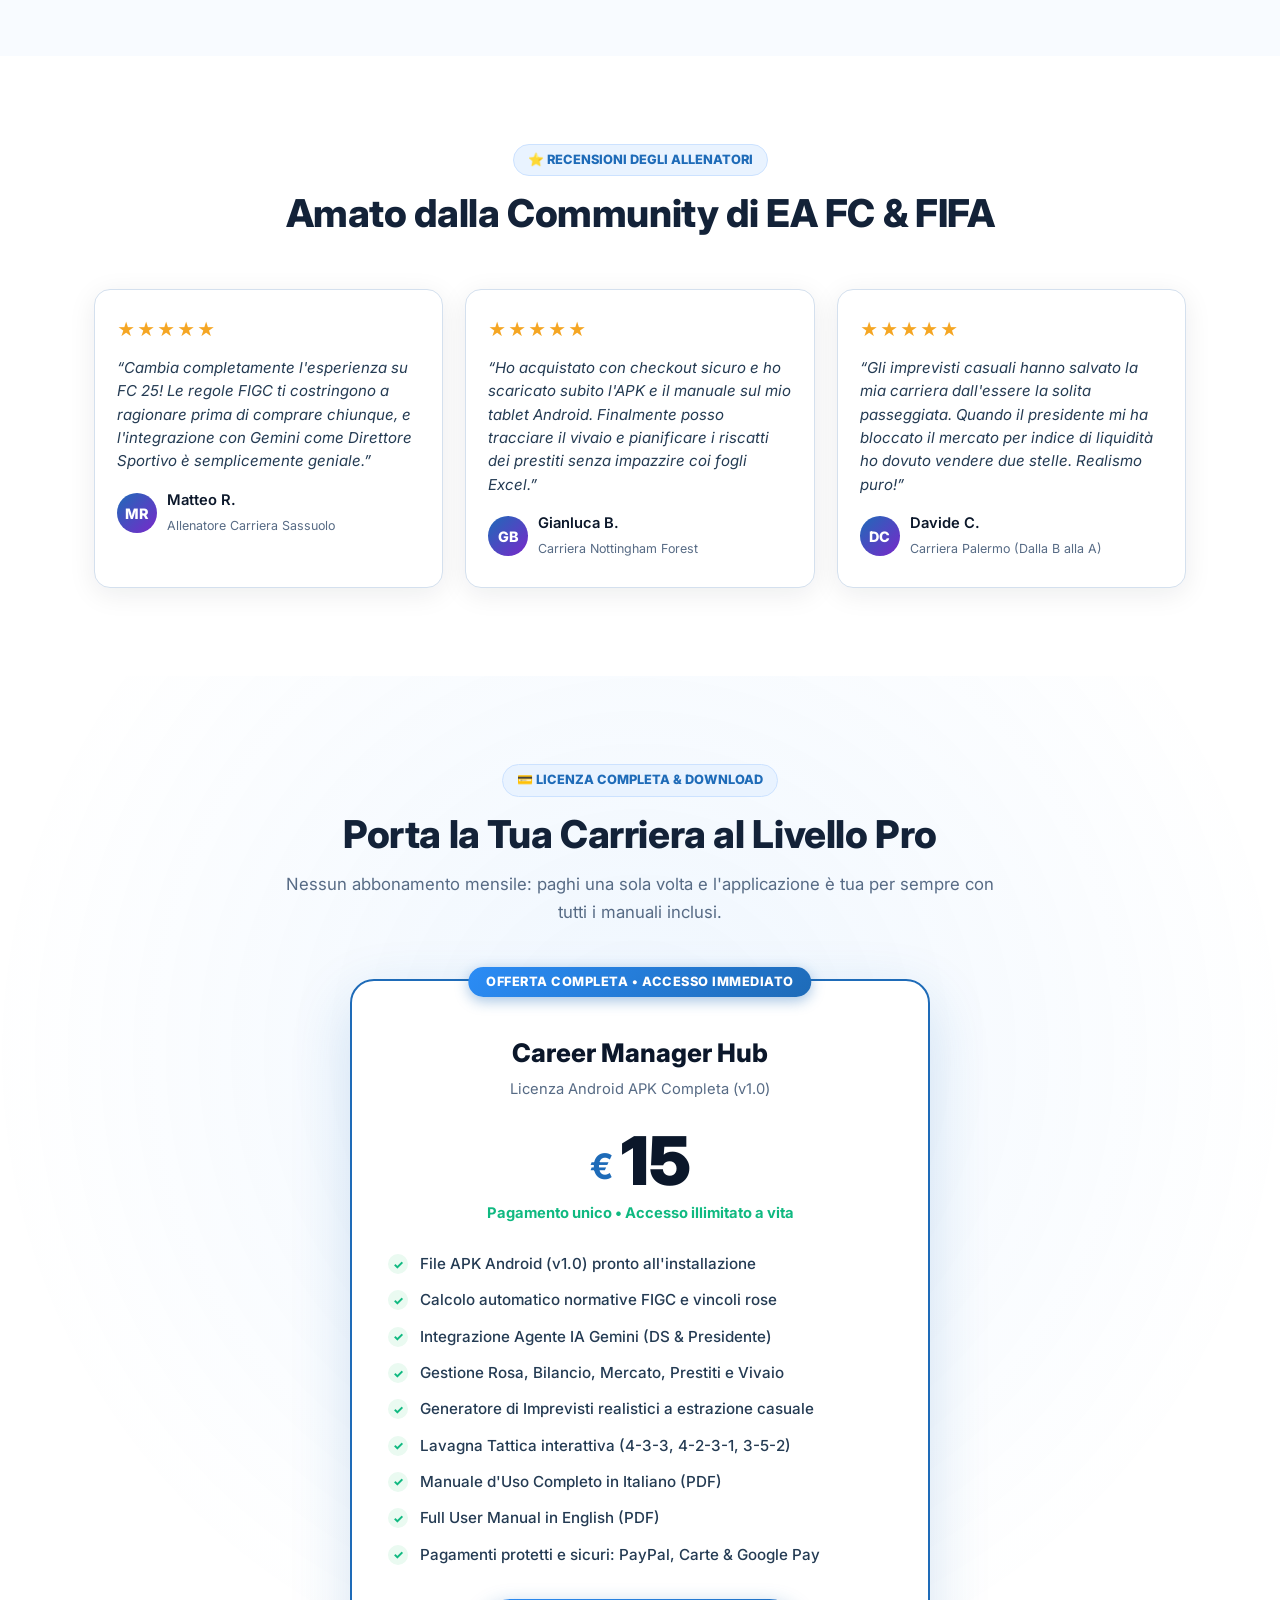
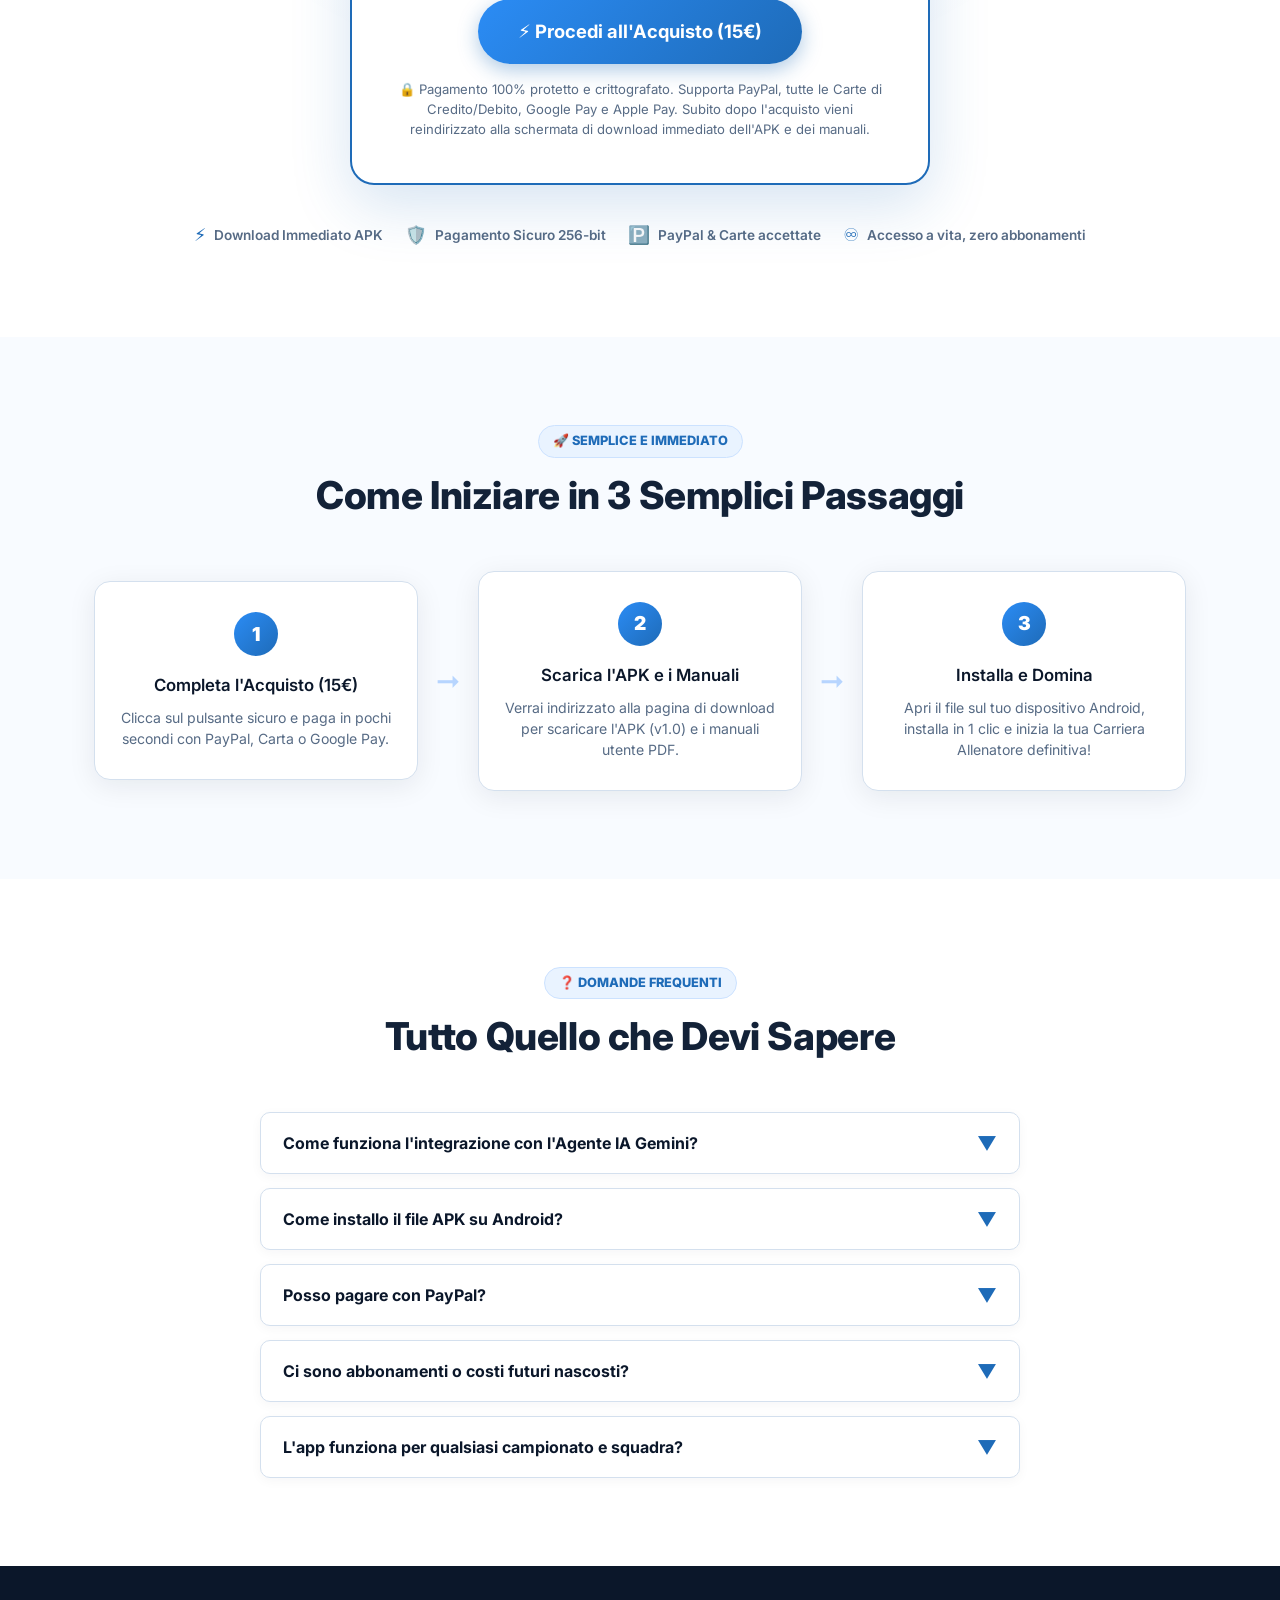
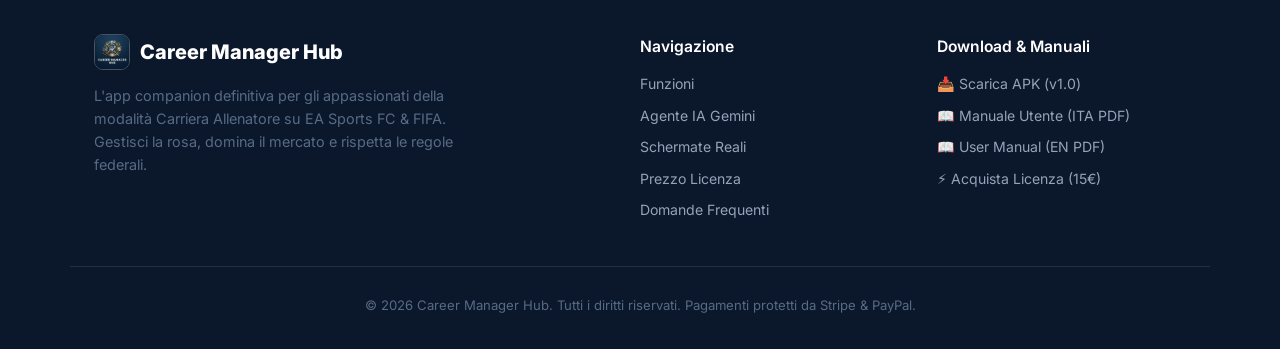
==== commit 3f39e4b6: "Add files via upload" ====
--- a/index.html
+++ b/index.html
@@ -1,26 +1,23 @@
-﻿<!DOCTYPE html>
+<!DOCTYPE html>
 <html lang="it">
 <head>
   <meta charset="UTF-8" />
-  <meta name="viewport" content="width=device-width, initial-scale=1.0" />
-  <title>Career Manager Hub – La Tua Carriera, Le Tue Regole</title>
-  <meta name="description" content="Career Manager Hub: l'app Android definitiva per la Carriera EA FC &amp; FIFA con normative FIGC automatiche, vivaio, mercato, lavagna tattica e integrazione Agente IA (Gemini)." />
-  <meta property="og:title" content="Career Manager Hub – La Tua Carriera, Le Tue Regole" />
+  <meta name="viewport" content="width=device-width, initial-scale=1.0, maximum-scale=5.0" />
+  <title>Career Manager Hub - La Tua Carriera, Le Tue Regole</title>
+  <meta name="description" content="Career Manager Hub: l'app Android definitiva per la Carriera EA Sports FC &amp; FIFA con normative FIGC automatiche, vivaio, mercato, lavagna tattica e integrazione Agente IA (Gemini)." />
+  <meta property="og:title" content="Career Manager Hub - La Tua Carriera, Le Tue Regole" />
   <meta property="og:description" content="Gestisci la rosa, pianifica il calciomercato, controlla il bilancio con regole FIGC e consulta l'Agente IA Gemini come tuo DS o Presidente." />
   <meta property="og:type" content="website" />
-  <meta property="og:image" content="cover.jpg?v=2" />
+  <meta property="og:image" content="cover.jpg?v=3" />
   <meta name="twitter:card" content="summary_large_image" />
-  <meta name="twitter:image" content="cover.jpg?v=2" />
+  <meta name="twitter:image" content="cover.jpg?v=3" />
   <link rel="icon" type="image/jpeg" href="logo.jpg?v=2" />
   <link rel="apple-touch-icon" href="logo.jpg?v=2" />
   <link rel="preconnect" href="https://fonts.googleapis.com" />
   <link rel="preconnect" href="https://fonts.gstatic.com" crossorigin />
-  <link href="https://fonts.googleapis.com/css2?family=Inter:wght@400;500;600;700;800;900&display=swap" rel="stylesheet" />
+  <link href="https://fonts.googleapis.com/css2?family=Inter:wght@400;500;600;700;800;900&amp;display=swap" rel="stylesheet" />
   <style>
-/* ══════════════════════════════════════════
-   CAREER MANAGER HUB – WEBSITE STYLES
-   ══════════════════════════════════════════ */
-
+/* CAREER MANAGER HUB - MODERN RESPONSIVE STYLES */
 :root {
   --navy: #0b172a;
   --navy-card: #112240;
@@ -48,7 +45,7 @@
 }
 
 *, *::before, *::after { box-sizing: border-box; margin: 0; padding: 0; }
-html { scroll-behavior: smooth; }
+html { scroll-behavior: smooth; overflow-x: hidden; width: 100%; max-width: 100%; }
 
 body {
   font-family: 'Inter', system-ui, -apple-system, sans-serif;
@@ -57,53 +54,28 @@
   line-height: 1.6;
   font-size: 16px;
   overflow-x: hidden;
-}
-
-/* ── TYPOGRAPHY ── */
-h1 { font-size: clamp(2.1rem, 5.2vw, 3.6rem); font-weight: 900; line-height: 1.12; letter-spacing: -0.02em; }
-h2 { font-size: clamp(1.7rem, 3.8vw, 2.5rem); font-weight: 800; line-height: 1.2; letter-spacing: -0.01em; }
+  width: 100%;
+  max-width: 100%;
+  -webkit-text-size-adjust: 100%;
+}
+
+/* TYPOGRAPHY */
+h1 { font-size: clamp(1.9rem, 5vw, 3.4rem); font-weight: 900; line-height: 1.15; letter-spacing: -0.02em; }
+h2 { font-size: clamp(1.6rem, 3.8vw, 2.4rem); font-weight: 800; line-height: 1.22; letter-spacing: -0.01em; }
 h3 { font-size: 1.2rem; font-weight: 700; }
 h4 { font-size: 1.05rem; font-weight: 600; }
 p { color: var(--muted); line-height: 1.65; }
 
-/* ── CONTAINER ── */
+/* CONTAINER */
 .container {
   max-width: 1140px;
   margin: 0 auto;
   padding: 0 24px;
-}
-
+  width: 100%;
+}
 .section-pad { padding: 88px 0; }
 
-/* ── BUTTONS ── */
-/* ── DUAL PAYMENT BUTTONS ── */
-.pricing-cta-dual {
-  display: flex;
-  flex-direction: column;
-  gap: 12px;
-  align-items: center;
-  width: 100%;
-}
-.btn-paypal {
-  background: #ffc439;
-  color: #003087;
-  box-shadow: 0 4px 18px rgba(255, 196, 57, 0.45);
-}
-.btn-paypal:hover {
-  background: #ffb71b;
-  color: #001c64;
-  transform: translateY(-2px);
-  box-shadow: 0 8px 24px rgba(255, 196, 57, 0.6);
-}
-.btn-stripe-card {
-  background: linear-gradient(135deg, var(--blue-light), var(--blue));
-  color: white;
-  box-shadow: 0 4px 18px rgba(30,107,184,0.35);
-}
-.btn-stripe-card:hover {
-  transform: translateY(-2px);
-  box-shadow: 0 8px 24px rgba(30,107,184,0.48);
-}
+/* BUTTONS */
 .btn {
   display: inline-flex;
   align-items: center;
@@ -120,7 +92,7 @@
 }
 .btn-primary {
   background: linear-gradient(135deg, var(--blue-light), var(--blue));
-  color: white;
+  color: #ffffff !important;
   box-shadow: 0 6px 20px rgba(30,107,184,0.36);
 }
 .btn-primary:hover {
@@ -130,55 +102,35 @@
 }
 .btn-ai {
   background: var(--ai-gradient);
-  color: white;
+  color: #ffffff !important;
   box-shadow: 0 6px 24px rgba(138,43,226,0.35);
 }
 .btn-ai:hover {
   transform: translateY(-2px);
-  box-shadow: 0 10px 32px rgba(138,43,226,0.5);
+  box-shadow: 0 10px 32px rgba(138,43,226,0.52);
   filter: brightness(1.08);
 }
 .btn-outline {
   background: transparent;
   color: var(--blue);
-  border: 2px solid var(--blue);
+  border: 2px solid var(--border);
 }
 .btn-outline:hover {
-  background: var(--blue);
-  color: white;
-  transform: translateY(-2px);
-}
-.btn-sm  { padding: 9px 20px; font-size: 0.88rem; }
-.btn-lg  { padding: 15px 32px; font-size: 1.05rem; }
-.btn-xl  { padding: 18px 44px; font-size: 1.18rem; width: 100%; max-width: 420px; }
-
-/* ── SECTION HEADER ── */
-.section-header {
-  text-align: center;
-  margin-bottom: 56px;
-}
-.section-header .sub-kicker {
-  text-transform: uppercase;
-  color: var(--blue);
-  font-weight: 800;
-  letter-spacing: 2px;
-  font-size: 0.85rem;
-  margin-bottom: 8px;
-}
-.section-header h2 { color: var(--navy); margin-bottom: 14px; }
-.section-header p { max-width: 660px; margin: 0 auto; font-size: 1.1rem; }
-.section-header.light h2 { color: white; }
-.section-header.light p { color: rgba(255,255,255,0.78); }
-
-/* ═══════════════════════════════════════
-   NAVBAR
-═══════════════════════════════════════ */
+  border-color: var(--blue);
+  background: var(--light);
+}
+.btn-sm { padding: 8px 18px; font-size: 0.86rem; }
+.btn-lg { padding: 15px 30px; font-size: 1.05rem; }
+.btn-xl { padding: 18px 40px; font-size: 1.15rem; }
+
+/* NAVBAR */
 .navbar {
   position: fixed;
   top: 0; left: 0; right: 0;
   z-index: 1000;
-  background: rgba(255,255,255,0.97);
+  background: rgba(255,255,255,0.96);
   backdrop-filter: blur(14px);
+  -webkit-backdrop-filter: blur(14px);
   border-bottom: 1px solid var(--border);
   transition: var(--transition);
 }
@@ -186,13 +138,14 @@
   max-width: 1140px;
   margin: 0 auto;
   padding: 0 24px;
-  height: 72px;
-  display: flex;
-  align-items: center;
-  gap: 28px;
+  height: 70px;
+  display: flex;
+  align-items: center;
+  justify-content: space-between;
+  gap: 20px;
 }
 .nav-logo {
-  font-size: 1.35rem;
+  font-size: 1.25rem;
   font-weight: 900;
   color: var(--navy);
   text-decoration: none;
@@ -202,8 +155,8 @@
   flex-shrink: 0;
 }
 .nav-logo-img {
-  width: 38px;
-  height: 38px;
+  width: 36px;
+  height: 36px;
   border-radius: 9px;
   object-fit: cover;
   box-shadow: 0 4px 12px rgba(11,23,42,0.14);
@@ -212,29 +165,42 @@
 .nav-logo-badge {
   background: #e9f3ff;
   color: var(--blue);
-  font-size: 0.72rem;
+  font-size: 0.70rem;
   font-weight: 800;
   padding: 2px 7px;
   border-radius: 6px;
   border: 1px solid #c7e0ff;
 }
+
+/* NAV LINKS - STRICTLY ONE LINE, NO WRAPPING */
 .nav-links {
   display: flex;
-  gap: 22px;
-  flex: 1;
+  align-items: center;
+  gap: 14px;
+  margin: 0 auto;
 }
 .nav-links a {
   text-decoration: none;
   color: var(--muted);
   font-weight: 600;
-  font-size: 0.92rem;
+  font-size: 0.90rem;
+  white-space: nowrap !important;
+  display: inline-flex;
+  align-items: center;
+  padding: 6px 10px;
+  border-radius: 8px;
   transition: var(--transition);
 }
-.nav-links a:hover { color: var(--blue); }
+.nav-links a:hover { color: var(--blue); background: rgba(30,107,184,0.06); }
 .nav-links a.ai-nav-link {
   color: #7928ca;
   font-weight: 700;
-}
+  background: rgba(121,40,202,0.06);
+}
+.nav-links a.ai-nav-link:hover {
+  background: rgba(121,40,202,0.12);
+}
+
 .nav-actions {
   display: flex;
   align-items: center;
@@ -245,75 +211,131 @@
   background: var(--light);
   border: 1px solid var(--border);
   border-radius: 50px;
-  padding: 7px 14px;
-  font-size: 0.85rem;
+  padding: 6px 14px;
+  font-size: 0.84rem;
   font-weight: 700;
   cursor: pointer;
   color: var(--navy);
+  display: inline-flex;
+  align-items: center;
+  gap: 6px;
   transition: var(--transition);
-}
-.lang-toggle:hover { background: var(--blue); color: white; border-color: var(--blue); }
+  white-space: nowrap;
+}
+.lang-toggle:hover {
+  border-color: var(--blue);
+  background: white;
+}
+
+/* HAMBURGER - CLEAN CSS BARS */
 .hamburger {
   display: none;
-  background: none;
+  background: transparent;
   border: none;
-  font-size: 1.6rem;
   cursor: pointer;
-  color: var(--navy);
-  margin-left: auto;
-}
+  padding: 8px;
+  flex-direction: column;
+  justify-content: center;
+  align-items: center;
+  gap: 5px;
+  width: 40px;
+  height: 40px;
+  border-radius: 8px;
+}
+.hamburger span {
+  display: block;
+  width: 22px;
+  height: 2.5px;
+  background: var(--navy);
+  border-radius: 3px;
+  transition: var(--transition);
+}
+.hamburger.open span:nth-child(1) { transform: translateY(7.5px) rotate(45deg); }
+.hamburger.open span:nth-child(2) { opacity: 0; }
+.hamburger.open span:nth-child(3) { transform: translateY(-7.5px) rotate(-45deg); }
+
+/* MOBILE MENU DRAWER */
 .mobile-menu {
   display: none;
+  position: fixed;
+  top: 70px; left: 0; right: 0;
+  background: rgba(255,255,255,0.98);
+  backdrop-filter: blur(18px);
+  -webkit-backdrop-filter: blur(18px);
+  border-bottom: 2px solid var(--border);
+  padding: 16px 20px 24px;
   flex-direction: column;
-  padding: 16px 24px;
-  border-top: 1px solid var(--border);
-  gap: 12px;
-}
-.mobile-menu.open { display: flex; }
+  gap: 6px;
+  z-index: 999;
+  box-shadow: 0 16px 36px rgba(11,23,42,0.16);
+  transform: translateY(-10px);
+  opacity: 0;
+  pointer-events: none;
+  transition: transform 0.25s ease, opacity 0.25s ease;
+}
+.mobile-menu.open {
+  transform: translateY(0);
+  opacity: 1;
+  pointer-events: auto;
+}
 .mobile-menu a {
   text-decoration: none;
   color: var(--navy);
-  font-weight: 600;
-  padding: 8px 0;
-}
-
-/* ═══════════════════════════════════════
-   HERO & COVER BANNER
-═══════════════════════════════════════ */
+  font-weight: 700;
+  font-size: 1.05rem;
+  padding: 12px 14px;
+  border-radius: 10px;
+  display: flex;
+  align-items: center;
+  gap: 10px;
+  transition: var(--transition);
+}
+.mobile-menu a:hover {
+  background: var(--light);
+  color: var(--blue);
+}
+.mobile-menu a.ai-nav-link {
+  color: #7928ca;
+  background: rgba(121,40,202,0.06);
+}
+.mobile-menu-cta {
+  margin-top: 10px;
+  width: 100%;
+  justify-content: center;
+}
+
+/* HERO SECTION */
 .hero {
-  padding: 110px 0 90px;
-  position: relative;
-  overflow: hidden;
+  padding: 104px 0 68px;
   background: radial-gradient(circle at 85% 15%, rgba(43, 140, 245, 0.12) 0%, transparent 50%),
               radial-gradient(circle at 10% 80%, rgba(138, 43, 226, 0.08) 0%, transparent 40%),
               linear-gradient(135deg, #f5f9ff 0%, #edf5fc 100%);
 }
 
+/* HERO COVER BANNER - ALWAYS 100% VISIBLE */
 .hero-cover-wrapper {
+  max-width: 1080px;
+  margin: 0 auto 36px;
+  border-radius: 18px;
+  overflow: hidden;
+  box-shadow: 0 18px 50px rgba(11,23,42,0.20), 0 0 0 1px rgba(255,255,255,0.85);
+  border: 1px solid rgba(212,224,238,0.9);
+  background: #000000;
+  position: relative;
   opacity: 1 !important;
   visibility: visible !important;
   display: block !important;
-  max-width: 1080px;
-  margin: 0 auto 40px;
-  border-radius: 20px;
-  overflow: hidden;
-  box-shadow: 0 22px 60px rgba(11,23,42,0.22), 0 0 0 1px rgba(255,255,255,0.85);
-  border: 1px solid rgba(212,224,238,0.9);
-  background: #000;
-  position: relative;
 }
 .hero-cover-img {
-  opacity: 1 !important;
-  visibility: visible !important;
   width: 100%;
   height: auto;
   display: block;
   object-fit: cover;
-  transition: transform 0.4s ease;
-}
-.hero-cover-wrapper:hover .hero-cover-img {
   opacity: 1 !important;
   visibility: visible !important;
+  transition: transform 0.4s ease;
+}
+.hero-cover-wrapper:hover .hero-cover-img {
   transform: scale(1.012);
 }
 
@@ -322,600 +344,608 @@
   grid-template-columns: 1.15fr 0.85fr;
   gap: 48px;
   align-items: center;
-  position: relative;
-  z-index: 1;
 }
 .hero-badge {
   display: inline-flex;
   align-items: center;
   gap: 8px;
   background: white;
-  border: 1px solid #cce2fa;
+  border: 1px solid var(--border);
+  padding: 7px 16px;
   border-radius: 50px;
-  padding: 6px 16px;
-  font-size: 0.86rem;
+  font-size: 0.84rem;
   font-weight: 700;
   color: var(--blue);
+  box-shadow: 0 3px 12px rgba(11,23,42,0.06);
   margin-bottom: 20px;
-  box-shadow: var(--shadow);
-}
-.hero-text h1 { color: var(--navy); margin-bottom: 20px; }
-.hero-text h1 .highlight-text {
-  background: linear-gradient(135deg, var(--blue), #6f42c1);
+}
+.highlight-text {
+  background: linear-gradient(135deg, var(--blue-light), var(--blue));
   -webkit-background-clip: text;
   -webkit-text-fill-color: transparent;
 }
-.hero-sub { font-size: 1.12rem; margin-bottom: 24px; max-width: 550px; color: #334e68; }
-.hero-sub strong { color: var(--navy); }
-
+.hero-sub {
+  font-size: 1.12rem;
+  margin: 20px 0 22px;
+  line-height: 1.65;
+  color: #334e68;
+}
 .hero-quote-box {
   background: white;
   border-left: 4px solid var(--blue);
   border-radius: 0 12px 12px 0;
-  padding: 12px 18px;
+  padding: 14px 18px;
   margin-bottom: 26px;
-  box-shadow: 0 4px 16px rgba(11,23,42,0.04);
+  box-shadow: 0 4px 16px rgba(11,23,42,0.05);
 }
 .hero-quote-box p {
-  font-size: 0.96rem;
-  color: var(--navy);
-  font-weight: 700;
+  color: #1e3a5f;
+  font-size: 0.95rem;
+  font-weight: 500;
+  line-height: 1.55;
   margin: 0;
 }
-.hero-quote-box span {
-  display: block;
-  font-size: 0.85rem;
-  color: var(--muted);
-  font-weight: 400;
-  margin-top: 4px;
-}
-
-.hero-ctas { display: flex; gap: 14px; flex-wrap: wrap; margin-bottom: 24px; }
-
-/* Payment Badges Strip */
-.payment-methods-strip {
-  display: flex;
-  align-items: center;
-  gap: 12px;
+.hero-ctas {
+  display: flex;
+  gap: 14px;
+  align-items: center;
   flex-wrap: wrap;
-  margin-top: 8px;
-}
-.pm-label { font-size: 0.8rem; font-weight: 600; color: var(--muted); }
-.pm-pills { display: flex; gap: 8px; flex-wrap: wrap; }
+}
+
+.pm-pills {
+  display: flex;
+  align-items: center;
+  gap: 10px;
+  margin-top: 18px;
+  flex-wrap: wrap;
+}
 .pm-pill {
-  background: white;
-  border: 1px solid #d2e0ee;
-  border-radius: 20px;
-  padding: 4px 10px;
   font-size: 0.78rem;
   font-weight: 700;
-  color: var(--navy);
-  display: inline-flex;
-  align-items: center;
-  gap: 5px;
+  padding: 5px 12px;
+  border-radius: 50px;
+  background: white;
+  border: 1px solid var(--border);
+  color: var(--muted);
+  box-shadow: 0 2px 6px rgba(11,23,42,0.04);
 }
 .pm-pill.paypal { color: #003087; border-color: #b7d5ff; background: #f0f6ff; }
 .pm-pill.stripe { color: #635bff; }
-.pm-pill.ai { background: #fbf5ff; color: #7928ca; border-color: #e4c7ff; }
-
-/* ── Hero Real Phone Mockup ── */
+.pm-pill.tag { background: #eafaf1; color: #0e8055; border-color: #b7eed3; }
+
+/* PHONE MOCKUP */
 .hero-visual {
   display: flex;
   justify-content: center;
   align-items: center;
-  position: relative;
 }
 .phone-mockup-real {
   width: 290px;
-  background: #0b1526;
-  border-radius: 42px;
-  padding: 11px;
-  box-shadow: 0 35px 85px rgba(11,23,42,0.38), 0 0 0 2px rgba(255,255,255,0.18);
+  background: #0f172a;
+  border-radius: 38px;
+  padding: 10px;
+  box-shadow: 0 24px 64px rgba(11,23,42,0.28), 0 0 0 1px rgba(255,255,255,0.12);
   position: relative;
-  transition: transform 0.3s ease;
+  transition: transform 0.35s ease;
 }
 .phone-mockup-real:hover {
-  transform: translateY(-6px);
-}
-.phone-notch {
-  width: 70px;
-  height: 6px;
-  background: rgba(255,255,255,0.22);
-  border-radius: 4px;
-  margin: 0 auto 9px;
-}
-.phone-screen-real {
-  background: #000;
-  border-radius: 32px;
-  overflow: hidden;
-  box-shadow: inset 0 0 4px rgba(0,0,0,0.5);
+  transform: translateY(-6px) scale(1.02);
 }
 .hero-screen-img {
   width: 100%;
   height: auto;
   display: block;
-}
-
-.floating-ai-tag {
-  position: absolute;
-  top: 15px;
-  right: -10px;
-  background: white;
-  border: 1px solid #e5c9ff;
-  border-radius: 30px;
-  padding: 8px 14px;
-  display: flex;
-  align-items: center;
-  gap: 8px;
-  box-shadow: 0 10px 25px rgba(121,40,202,0.2);
-  font-size: 0.8rem;
-  font-weight: 800;
-  color: #7928ca;
-  animation: floatTag 3s ease-in-out infinite;
-  z-index: 2;
-}
-@keyframes floatTag {
-  0%, 100% { transform: translateY(0); }
-  50% { transform: translateY(-8px); }
-}
-
-/* ═══════════════════════════════════════
-   STATS STRIP
-═══════════════════════════════════════ */
-.stats-strip {
-  background: var(--navy);
-  padding: 40px 0;
-}
+  border-radius: 28px;
+}
+
+/* STATS BAR */
 .stats-grid {
   display: grid;
   grid-template-columns: repeat(4, 1fr);
-  gap: 24px;
+  gap: 18px;
+  margin-top: 48px;
+}
+.stat-item {
+  background: white;
+  border: 1px solid var(--border);
+  border-radius: var(--radius);
+  padding: 22px 18px;
   text-align: center;
+  box-shadow: 0 4px 16px rgba(11,23,42,0.04);
 }
 .stat-num {
-  font-size: 2.5rem;
+  font-size: 2.2rem;
   font-weight: 900;
-  color: var(--gold);
+  color: var(--blue);
   line-height: 1;
-  margin-bottom: 6px;
-}
-.stat-label { color: rgba(255,255,255,0.75); font-size: 0.88rem; font-weight: 600; }
-
-/* ═══════════════════════════════════════
-   AI AGENT SPOTLIGHT (GEMINI)
-═══════════════════════════════════════ */
-.ai-spotlight {
-  background: linear-gradient(135deg, #0a1426 0%, #151635 50%, #1d1233 100%);
+}
+.stat-label {
+  font-size: 0.86rem;
+  font-weight: 600;
+  color: var(--muted);
+  margin-top: 6px;
+}
+
+/* AI SPOTLIGHT SECTION */
+.section-ai {
+  background: linear-gradient(135deg, #0b1424 0%, #150f2e 100%);
   color: white;
   position: relative;
   overflow: hidden;
 }
 .ai-spotlight-box {
   background: rgba(255,255,255,0.04);
-  border: 1px solid rgba(255,255,255,0.14);
-  border-radius: 26px;
-  padding: 48px;
+  border: 1px solid rgba(138,43,226,0.35);
+  border-radius: 24px;
+  padding: 44px;
   display: grid;
-  grid-template-columns: 1.1fr 0.9fr;
-  gap: 40px;
+  grid-template-columns: 1.15fr 0.85fr;
+  gap: 48px;
   align-items: center;
   box-shadow: 0 20px 60px rgba(0,0,0,0.35);
-  backdrop-filter: blur(12px);
 }
 .ai-badge {
   display: inline-flex;
   align-items: center;
-  gap: 6px;
-  background: rgba(235, 100, 255, 0.15);
-  border: 1px solid rgba(235, 100, 255, 0.35);
-  color: #ff9cf0;
-  padding: 6px 16px;
+  gap: 8px;
+  background: rgba(138,43,226,0.22);
+  border: 1px solid rgba(138,43,226,0.5);
+  color: #d8b4fe;
+  padding: 6px 14px;
   border-radius: 50px;
-  font-size: 0.84rem;
+  font-size: 0.82rem;
   font-weight: 800;
   margin-bottom: 16px;
 }
-.ai-spotlight h3 {
-  font-size: 2rem;
+.ai-title {
+  color: white;
+  font-size: clamp(1.8rem, 4vw, 2.6rem);
   font-weight: 900;
-  line-height: 1.25;
-  margin-bottom: 16px;
-  color: white;
-}
-.ai-spotlight p {
-  color: rgba(255,255,255,0.8);
+  line-height: 1.18;
+}
+.ai-desc {
+  color: #cbd5e1;
   font-size: 1.05rem;
   line-height: 1.65;
-  margin-bottom: 24px;
-}
-.ai-points-list {
+  margin: 18px 0 24px;
+}
+.ai-features-list {
   list-style: none;
   display: flex;
   flex-direction: column;
   gap: 12px;
   margin-bottom: 28px;
 }
-.ai-points-list li {
+.ai-features-list li {
   display: flex;
   align-items: flex-start;
   gap: 10px;
-  font-size: 0.95rem;
-  color: rgba(255,255,255,0.9);
-}
-.ai-points-list span.icon { font-size: 1.2rem; flex-shrink: 0; }
-
-/* Real AI Screenshot Visual */
-.ai-visual-side {
-  display: flex;
-  flex-direction: column;
-  align-items: center;
-  gap: 18px;
-}
-.ai-real-screen-frame {
-  width: 280px;
-  background: #0f1c30;
+  color: #f1f5f9;
+  font-size: 0.94rem;
+}
+.ai-features-list li span.ai-bullet {
+  color: #c084fc;
+  font-weight: 800;
+}
+.ai-visual {
+  display: flex;
+  justify-content: center;
+}
+.phone-mockup-ai {
+  width: 270px;
+  background: #0f172a;
   border-radius: 36px;
-  padding: 10px;
-  box-shadow: 0 25px 65px rgba(121,40,202,0.35), 0 0 0 2px rgba(255,255,255,0.15);
-}
-.ai-screen-inner {
-  border-radius: 26px;
-  overflow: hidden;
-  background: #000;
+  padding: 9px;
+  box-shadow: 0 20px 60px rgba(138,43,226,0.35), 0 0 0 1px rgba(255,255,255,0.18);
 }
 .ai-real-img {
   width: 100%;
   height: auto;
   display: block;
-}
-
-/* ═══════════════════════════════════════
-   REAL SCREENSHOTS GALLERY
-═══════════════════════════════════════ */
-.dark-bg {
-  background: linear-gradient(135deg, var(--bg-dark), var(--bg-dark2));
+  border-radius: 27px;
+}
+
+/* SCREENSHOTS GALLERY SECTION */
+.section-screenshots {
+  background: #ffffff;
+}
+.section-header {
+  text-align: center;
+  max-width: 720px;
+  margin: 0 auto 52px;
+}
+.section-tag {
+  display: inline-block;
+  background: #e9f3ff;
+  color: var(--blue);
+  font-size: 0.80rem;
+  font-weight: 800;
+  padding: 5px 14px;
+  border-radius: 50px;
+  margin-bottom: 14px;
+  border: 1px solid #cce2ff;
+}
+.section-desc {
+  margin-top: 14px;
+  font-size: 1.05rem;
 }
 .screenshots-gallery-grid {
   display: grid;
   grid-template-columns: repeat(4, 1fr);
-  gap: 24px;
+  gap: 22px;
 }
 .app-screen-card {
-  text-align: center;
-  transition: var(--transition);
+  background: var(--card-bg);
+  border: 1px solid var(--border);
+  border-radius: 20px;
+  padding: 16px;
+  display: flex;
+  flex-direction: column;
+  box-shadow: 0 6px 22px rgba(11,23,42,0.06);
+  transition: transform 0.3s ease, box-shadow 0.3s ease;
+}
+.app-screen-card:hover {
+  transform: translateY(-6px);
+  box-shadow: 0 14px 34px rgba(11,23,42,0.12);
 }
 .app-screen-frame {
-  background: #0f1f38;
-  border-radius: 28px;
-  padding: 9px;
-  border: 1px solid rgba(255,255,255,0.15);
-  box-shadow: 0 16px 40px rgba(0,0,0,0.38);
-  overflow: hidden;
-  transition: transform 0.3s ease, box-shadow 0.3s ease, border-color 0.3s ease;
-  position: relative;
-}
-.app-screen-frame:hover {
-  transform: translateY(-8px) scale(1.02);
-  box-shadow: 0 24px 60px rgba(43,140,245,0.35);
-  border-color: var(--blue-light);
+  background: #0f172a;
+  border-radius: 18px;
+  padding: 6px;
+  box-shadow: 0 8px 24px rgba(11,23,42,0.15);
+  margin-bottom: 14px;
 }
 .app-screen-img {
   width: 100%;
   height: auto;
-  border-radius: 20px;
   display: block;
-}
-.app-screen-caption {
-  margin-top: 14px;
+  border-radius: 14px;
+}
+.app-screen-info {
+  margin-top: auto;
 }
 .app-screen-title {
   font-size: 0.98rem;
   font-weight: 800;
-  color: white;
-  display: block;
+  color: var(--navy);
+  margin-bottom: 4px;
 }
 .app-screen-desc {
   font-size: 0.82rem;
-  color: rgba(255,255,255,0.68);
-  margin-top: 4px;
-  display: block;
-}
-
-/* ═══════════════════════════════════════
-   FEATURES
-═══════════════════════════════════════ */
+  color: var(--muted);
+  line-height: 1.45;
+}
+
+/* FEATURES GRID */
+.section-features {
+  background: #f8fbff;
+}
 .features-grid {
   display: grid;
   grid-template-columns: repeat(3, 1fr);
   gap: 24px;
 }
 .feature-card {
-  background: var(--card-bg);
+  background: white;
   border: 1px solid var(--border);
   border-radius: var(--radius);
-  padding: 30px 26px;
+  padding: 30px 24px;
+  box-shadow: var(--shadow);
   transition: var(--transition);
 }
 .feature-card:hover {
-  box-shadow: var(--shadow);
   transform: translateY(-4px);
-  border-color: var(--blue);
-}
-.feature-card.featured-card {
-  background: linear-gradient(135deg, #f3f8ff 0%, #fbf5ff 100%);
-  border: 2px solid #c7d2fe;
-}
-.feature-icon { font-size: 2.2rem; margin-bottom: 14px; }
-.feature-card h3 { color: var(--navy); margin-bottom: 10px; }
-.feature-card p { font-size: 0.94rem; }
-
-/* ═══════════════════════════════════════
-   REVIEWS
-═══════════════════════════════════════ */
+  box-shadow: var(--shadow-lg);
+  border-color: #b7d5ff;
+}
+.feature-icon-box {
+  width: 52px;
+  height: 52px;
+  border-radius: 14px;
+  background: linear-gradient(135deg, #e9f3ff, #d6e8ff);
+  color: var(--blue);
+  display: flex;
+  align-items: center;
+  justify-content: center;
+  font-size: 1.5rem;
+  margin-bottom: 18px;
+}
+.feature-card h3 {
+  color: var(--navy);
+  margin-bottom: 8px;
+}
+.feature-card p {
+  font-size: 0.92rem;
+  line-height: 1.55;
+}
+
+/* REVIEWS GRID */
 .reviews-grid {
   display: grid;
   grid-template-columns: repeat(3, 1fr);
-  gap: 24px;
+  gap: 22px;
 }
 .review-card {
-  background: var(--card-bg);
+  background: white;
   border: 1px solid var(--border);
   border-radius: var(--radius);
-  padding: 28px 24px;
-  transition: var(--transition);
-}
-.review-card:hover { box-shadow: var(--shadow); transform: translateY(-3px); }
-.review-stars { font-size: 1.1rem; margin-bottom: 14px; }
+  padding: 26px 22px;
+  box-shadow: var(--shadow);
+}
+.review-stars {
+  color: var(--gold);
+  font-size: 1.1rem;
+  margin-bottom: 12px;
+  letter-spacing: 2px;
+}
 .review-text {
+  font-style: italic;
+  font-size: 0.94rem;
+  color: #243b53;
+  line-height: 1.55;
+  margin-bottom: 16px;
+}
+.review-author {
+  display: flex;
+  align-items: center;
+  gap: 10px;
+}
+.review-author-img {
+  width: 40px;
+  height: 40px;
+  border-radius: 50%;
+  background: linear-gradient(135deg, var(--blue), var(--ai-purple));
+  color: white;
+  display: flex;
+  align-items: center;
+  justify-content: center;
+  font-weight: 800;
+  font-size: 0.9rem;
+}
+.review-author-info h4 { font-size: 0.92rem; color: var(--navy); }
+.review-author-info span { font-size: 0.78rem; color: var(--muted); }
+
+/* PRICING SECTION */
+.section-pricing {
+  background: radial-gradient(circle at 50% 30%, rgba(43, 140, 245, 0.08) 0%, transparent 60%), #ffffff;
+}
+.pricing-card {
+  max-width: 580px;
+  margin: 0 auto;
+  background: white;
+  border: 2px solid var(--blue);
+  border-radius: 24px;
+  padding: 44px 36px;
+  text-align: center;
+  box-shadow: 0 20px 60px rgba(30,107,184,0.18);
+  position: relative;
+}
+.pricing-badge-popular {
+  position: absolute;
+  top: -14px;
+  left: 50%;
+  transform: translateX(-50%);
+  background: linear-gradient(135deg, var(--blue-light), var(--blue));
+  color: white;
+  font-size: 0.80rem;
+  font-weight: 800;
+  padding: 5px 18px;
+  border-radius: 50px;
+  letter-spacing: 0.04em;
+  box-shadow: 0 4px 14px rgba(30,107,184,0.4);
+  white-space: nowrap;
+}
+.pricing-title {
+  font-size: 1.6rem;
+  font-weight: 800;
+  color: var(--navy);
+  margin-top: 8px;
+}
+.pricing-subtitle {
+  font-size: 0.92rem;
+  color: var(--muted);
+  margin-top: 4px;
+}
+.pricing-price-wrapper {
+  margin: 26px 0 22px;
+}
+.pricing-price {
+  font-size: 4.2rem;
+  font-weight: 900;
+  color: var(--navy);
+  line-height: 1;
+}
+.pricing-currency {
+  font-size: 2.2rem;
+  font-weight: 700;
+  vertical-align: super;
+  color: var(--blue);
+  margin-right: 4px;
+}
+.pricing-period {
+  display: block;
+  font-size: 0.92rem;
+  font-weight: 700;
+  color: var(--green);
+  margin-top: 8px;
+}
+.pricing-features {
+  list-style: none;
+  text-align: left;
+  margin: 26px 0 32px;
+  display: flex;
+  flex-direction: column;
+  gap: 12px;
+}
+.pricing-features li {
+  display: flex;
+  align-items: center;
+  gap: 12px;
   font-size: 0.95rem;
-  color: var(--text);
-  line-height: 1.6;
-  margin-bottom: 20px;
-  font-style: italic;
-}
-.review-author { display: flex; align-items: center; gap: 12px; }
-.review-avatar {
-  width: 42px; height: 42px;
-  background: var(--blue);
-  color: white;
+  color: #243b53;
+  font-weight: 500;
+}
+.pricing-features li span.check {
+  width: 20px;
+  height: 20px;
   border-radius: 50%;
-  display: flex; align-items: center; justify-content: center;
+  background: #eafaf1;
+  color: var(--green);
+  display: inline-flex;
+  align-items: center;
+  justify-content: center;
   font-weight: 800;
+  font-size: 0.75rem;
+  flex-shrink: 0;
+}
+.pricing-note {
+  font-size: 0.82rem;
+  color: var(--muted);
+  margin-top: 16px;
+  line-height: 1.5;
+}
+.pricing-guarantees {
+  display: flex;
+  justify-content: center;
+  gap: 22px;
+  margin-top: 36px;
+  flex-wrap: wrap;
+}
+.guarantee-item {
+  display: flex;
+  align-items: center;
+  gap: 8px;
   font-size: 0.85rem;
-  flex-shrink: 0;
-}
-.review-name { font-weight: 700; color: var(--navy); font-size: 0.93rem; }
-.review-role { font-size: 0.8rem; color: var(--muted); }
-
-/* ═══════════════════════════════════════
-   PRICING
-═══════════════════════════════════════ */
-.pricing-card {
-  max-width: 520px;
-  margin: 0 auto;
-  background: rgba(255,255,255,0.06);
-  border: 1px solid rgba(255,255,255,0.18);
-  border-radius: 26px;
-  padding: 44px 38px;
-  text-align: center;
-  backdrop-filter: blur(12px);
-  box-shadow: 0 25px 70px rgba(0,0,0,0.3);
-}
-.pricing-badge {
-  display: inline-block;
-  background: var(--gold);
-  color: var(--navy);
-  border-radius: 50px;
-  padding: 6px 20px;
-  font-weight: 800;
-  font-size: 0.88rem;
-  margin-bottom: 20px;
-}
-.pricing-price {
-  font-size: 5rem;
-  font-weight: 900;
-  color: white;
-  line-height: 1;
-  margin-bottom: 4px;
-}
-.pricing-period {
-  color: rgba(255,255,255,0.65);
-  font-size: 0.95rem;
-  margin-bottom: 28px;
-  text-transform: uppercase;
-  letter-spacing: 1px;
   font-weight: 600;
-}
-.pricing-list {
-  list-style: none;
-  margin-bottom: 28px;
-  text-align: left;
-}
-.pricing-list li {
-  color: rgba(255,255,255,0.9);
-  font-size: 0.96rem;
-  padding: 9px 0;
-  border-bottom: 1px solid rgba(255,255,255,0.09);
-  font-weight: 500;
-}
-.pricing-list li:last-child { border-bottom: none; }
-.pricing-payment-options {
-  background: rgba(255,255,255,0.08);
-  border-radius: 12px;
-  padding: 12px;
-  margin-bottom: 22px;
-  display: flex;
-  justify-content: center;
-  align-items: center;
-  gap: 16px;
-  flex-wrap: wrap;
-}
-.ppo-item {
-  color: white;
-  font-size: 0.82rem;
-  font-weight: 700;
-  display: inline-flex;
-  align-items: center;
-  gap: 5px;
-}
-.pricing-note {
-  margin-top: 18px;
-  font-size: 0.82rem;
-  color: rgba(255,255,255,0.55);
-}
-.pricing-reassurance {
-  display: flex;
-  justify-content: center;
-  gap: 36px;
-  margin-top: 40px;
-  flex-wrap: wrap;
-}
-.reassurance-item {
-  display: flex;
-  align-items: center;
-  gap: 8px;
-  color: rgba(255,255,255,0.8);
-  font-size: 0.9rem;
-  font-weight: 600;
-}
-.r-icon { font-size: 1.3rem; }
-
-/* ═══════════════════════════════════════
-   HOW IT WORKS
-═══════════════════════════════════════ */
+  color: var(--muted);
+}
+.guarantee-icon { color: var(--blue); font-size: 1.1rem; }
+
+/* STEPS / HOW IT WORKS */
+.section-howto { background: #f8fbff; }
 .steps-grid {
   display: flex;
   align-items: center;
-  justify-content: center;
-  gap: 20px;
-  flex-wrap: wrap;
+  justify-content: space-between;
+  gap: 18px;
 }
 .step-card {
-  background: var(--card-bg);
+  background: white;
   border: 1px solid var(--border);
   border-radius: var(--radius);
-  padding: 28px 24px;
+  padding: 30px 22px;
+  flex: 1;
   text-align: center;
-  flex: 1;
-  min-width: 220px;
-  max-width: 290px;
-  transition: var(--transition);
-}
-.step-card:hover { box-shadow: var(--shadow); transform: translateY(-3px); }
+  box-shadow: var(--shadow);
+}
 .step-num {
-  width: 52px; height: 52px;
+  width: 44px;
+  height: 44px;
+  border-radius: 50%;
   background: linear-gradient(135deg, var(--blue-light), var(--blue));
   color: white;
-  border-radius: 50%;
-  display: flex; align-items: center; justify-content: center;
-  font-size: 1.4rem;
   font-weight: 900;
+  font-size: 1.2rem;
+  display: flex;
+  align-items: center;
+  justify-content: center;
   margin: 0 auto 16px;
 }
 .step-card h4 { color: var(--navy); margin-bottom: 8px; }
-.step-card p { font-size: 0.9rem; }
-.step-arrow { font-size: 2rem; color: var(--blue); flex-shrink: 0; }
-
-/* ═══════════════════════════════════════
-   FAQ
-═══════════════════════════════════════ */
-.faq-list { max-width: 780px; margin: 0 auto; }
+.step-card p { font-size: 0.88rem; line-height: 1.5; }
+.step-arrow { font-size: 1.8rem; color: #b7d5ff; font-weight: 900; }
+
+/* FAQ */
+.faq-list {
+  max-width: 760px;
+  margin: 0 auto;
+  display: flex;
+  flex-direction: column;
+  gap: 14px;
+}
 .faq-item {
+  background: white;
   border: 1px solid var(--border);
   border-radius: var(--radius-sm);
-  margin-bottom: 12px;
   overflow: hidden;
-  transition: var(--transition);
-}
-.faq-item:hover { border-color: var(--blue); }
+  box-shadow: 0 3px 12px rgba(11,23,42,0.04);
+}
 .faq-q {
   width: 100%;
-  background: var(--card-bg);
+  padding: 18px 22px;
+  background: none;
   border: none;
-  padding: 18px 22px;
-  display: flex;
-  justify-content: space-between;
-  align-items: center;
-  cursor: pointer;
   font-family: inherit;
-  font-size: 0.98rem;
+  font-size: 1rem;
   font-weight: 700;
   color: var(--navy);
-  gap: 12px;
   text-align: left;
-}
-.faq-q:hover { background: var(--light); }
-.faq-arrow { font-size: 0.75rem; flex-shrink: 0; transition: transform 0.2s; }
+  display: flex;
+  justify-content: space-between;
+  align-items: center;
+  cursor: pointer;
+}
+.faq-arrow {
+  font-size: 1.2rem;
+  transition: transform 0.25s ease;
+  color: var(--blue);
+}
 .faq-q.open .faq-arrow { transform: rotate(180deg); }
 .faq-a {
+  padding: 0 22px 18px;
+  font-size: 0.94rem;
+  color: var(--muted);
+  line-height: 1.6;
   display: none;
-  padding: 0 22px 20px;
-  font-size: 0.95rem;
-  color: var(--muted);
-  line-height: 1.68;
-  background: var(--card-bg);
 }
 .faq-a.visible { display: block; }
 
-/* ═══════════════════════════════════════
-   FOOTER
-═══════════════════════════════════════ */
+/* FOOTER */
 .footer {
   background: var(--navy);
-  color: white;
-  padding-top: 64px;
+  color: #94a3b8;
+  padding: 68px 0 32px;
 }
 .footer-inner {
   display: grid;
   grid-template-columns: 2fr 1fr 1fr;
   gap: 48px;
-  padding-bottom: 48px;
+  padding-bottom: 44px;
   border-bottom: 1px solid rgba(255,255,255,0.1);
 }
+.footer-brand { display: flex; flex-direction: column; gap: 14px; }
 .footer-logo {
-  font-size: 1.45rem;
-  font-weight: 900;
-  margin-bottom: 12px;
   display: flex;
   align-items: center;
   gap: 10px;
+  color: white;
+  font-size: 1.25rem;
+  font-weight: 800;
+  text-decoration: none;
 }
 .footer-logo-img {
-  width: 38px;
-  height: 38px;
+  width: 36px;
+  height: 36px;
   border-radius: 9px;
   object-fit: cover;
   border: 1px solid rgba(255,255,255,0.25);
 }
-.footer-brand p { color: rgba(255,255,255,0.68); font-size: 0.93rem; }
-.footer-disclaimer { margin-top: 14px; font-size: 0.78rem; color: rgba(255,255,255,0.45); line-height: 1.5; }
-.footer-links h5 {
-  color: white;
-  font-size: 0.95rem;
-  margin-bottom: 16px;
-  font-weight: 800;
-}
-.footer-links a {
-  display: block;
-  color: rgba(255,255,255,0.65);
-  text-decoration: none;
-  font-size: 0.9rem;
-  margin-bottom: 10px;
-  transition: var(--transition);
-}
-.footer-links a:hover { color: var(--gold); }
+.footer-desc { font-size: 0.90rem; max-width: 360px; line-height: 1.6; }
+.footer-col h4 { color: white; margin-bottom: 14px; font-size: 0.98rem; }
+.footer-links { list-style: none; display: flex; flex-direction: column; gap: 9px; }
+.footer-links a { color: #94a3b8; text-decoration: none; font-size: 0.88rem; transition: color 0.2s; }
+.footer-links a:hover { color: white; }
 .footer-bottom {
+  padding-top: 28px;
   text-align: center;
-  padding: 22px 24px;
-}
-.footer-bottom p { color: rgba(255,255,255,0.4); font-size: 0.82rem; }
-
-/* ═══════════════════════════════════════
-   FADE-IN ANIMATIONS
-═══════════════════════════════════════ */
+  font-size: 0.82rem;
+  color: rgba(255,255,255,0.45);
+}
+
+/* FADE-IN ANIMATION FOR CARDS */
 .fade-in {
   opacity: 0;
-  transform: translateY(22px);
+  transform: translateY(20px);
   transition: opacity 0.5s ease, transform 0.5s ease;
 }
 .fade-in.visible {
@@ -923,63 +953,78 @@
   transform: translateY(0);
 }
 
-.features-grid .feature-card:nth-child(2) { transition-delay: 0.08s; }
-.features-grid .feature-card:nth-child(3) { transition-delay: 0.16s; }
-.features-grid .feature-card:nth-child(4) { transition-delay: 0.08s; }
-.features-grid .feature-card:nth-child(5) { transition-delay: 0.16s; }
-.features-grid .feature-card:nth-child(6) { transition-delay: 0.24s; }
-
-/* ═══════════════════════════════════════
-   UTILS
-═══════════════════════════════════════ */
-.green { color: var(--green) !important; }
-.red { color: var(--red) !important; }
-
-/* ═══════════════════════════════════════
-   RESPONSIVE
-═══════════════════════════════════════ */
+/* RESPONSIVE DESIGN - TABLET & MOBILE */
 @media (max-width: 1024px) {
-  .ai-spotlight-box { grid-template-columns: 1fr; gap: 32px; padding: 32px; }
+  .nav-inner { padding: 0 20px; }
+  .nav-links { gap: 10px; }
+  .nav-links a { font-size: 0.86rem; padding: 5px 8px; }
+  .ai-spotlight-box { grid-template-columns: 1fr; gap: 32px; padding: 34px 24px; }
   .features-grid { grid-template-columns: repeat(2, 1fr); }
   .screenshots-gallery-grid { grid-template-columns: repeat(2, 1fr); }
 }
 
+@media (max-width: 992px) {
+  .nav-links { display: none !important; }
+  .nav-actions .btn { display: none !important; }
+  .hamburger { display: flex !important; }
+  .mobile-menu { display: flex; }
+  .hero-inner { grid-template-columns: 1fr; gap: 36px; text-align: left; }
+  .hero-visual { order: -1; }
+  .phone-mockup-real { width: 260px; }
+}
+
 @media (max-width: 768px) {
-  .nav-links, .nav-actions .btn { display: none; }
-  .hamburger { display: block; }
-  .hero-inner { grid-template-columns: 1fr; gap: 40px; }
-  .hero-visual { order: -1; }
-  .hero { padding: 90px 0 60px; }
+  .section-pad { padding: 56px 0; }
+  .container { padding: 0 16px; }
+  .hero { padding: 84px 0 40px; }
   .hero-cover-wrapper {
-  opacity: 1 !important;
-  visibility: visible !important;
-  display: block !important; margin-bottom: 28px; border-radius: 14px; }
-  .hero-ctas { flex-direction: column; align-items: flex-start; }
-  .stats-grid { grid-template-columns: repeat(2, 1fr); }
-  .features-grid { grid-template-columns: 1fr; }
-  .screenshots-gallery-grid { grid-template-columns: repeat(2, 1fr); gap: 14px; }
-  .reviews-grid { grid-template-columns: 1fr; }
+    margin: 0 auto 20px;
+    border-radius: 12px;
+    box-shadow: 0 10px 28px rgba(11,23,42,0.18);
+  }
+  .hero-cover-img { border-radius: 12px; }
+  .hero-badge { font-size: 0.78rem; padding: 5px 12px; margin-bottom: 14px; }
+  .hero-sub { font-size: 0.98rem; margin: 16px 0 20px; line-height: 1.55; }
+  .hero-quote-box { padding: 12px 14px; margin-bottom: 22px; }
+  .hero-ctas { flex-direction: column; width: 100%; gap: 12px; }
+  .hero-ctas .btn { width: 100%; justify-content: center; }
+  .pm-pills { flex-wrap: wrap; justify-content: flex-start; gap: 8px; }
+  .stats-grid { grid-template-columns: repeat(2, 1fr); gap: 10px; margin-top: 32px; }
+  .stat-item { padding: 16px 10px; }
+  .stat-num { font-size: 1.7rem; }
+  .stat-label { font-size: 0.80rem; }
+  .ai-spotlight-box { padding: 24px 16px; border-radius: 18px; }
+  .phone-mockup-ai { width: 240px; margin: 0 auto; }
+  .screenshots-gallery-grid { grid-template-columns: 1fr; gap: 18px; }
+  .app-screen-card { max-width: 320px; margin: 0 auto; width: 100%; }
+  .features-grid { grid-template-columns: 1fr; gap: 16px; }
+  .reviews-grid { grid-template-columns: 1fr; gap: 16px; }
+  .pricing-card { padding: 30px 16px; border-radius: 20px; width: 100%; }
+  .pricing-price { font-size: 3.4rem; }
+  .pricing-features { gap: 10px; margin: 20px 0 26px; }
+  .pricing-features li { font-size: 0.90rem; }
+  .steps-grid { flex-direction: column; gap: 14px; }
+  .step-arrow { transform: rotate(90deg); margin: 4px 0; }
+  .step-card { width: 100%; }
   .footer-inner { grid-template-columns: 1fr; gap: 32px; }
-  .phone-mockup-real { width: 250px; }
-  .pricing-card { padding: 32px 22px; }
-  .steps-grid { flex-direction: column; align-items: stretch; }
-  .step-arrow { transform: rotate(90deg); align-self: center; }
-  .step-card { max-width: 100%; }
 }
 
 @media (max-width: 480px) {
-  .screenshots-gallery-grid { grid-template-columns: 1fr; }
-  .stats-grid { grid-template-columns: repeat(2, 1fr); }
-  .pricing-price { font-size: 3.6rem; }
-  h1 { font-size: 1.95rem; }
+  .nav-inner { height: 62px; padding: 0 14px; }
+  .nav-logo { font-size: 1.12rem; }
+  .nav-logo-img { width: 32px; height: 32px; }
+  .hero { padding: 76px 0 34px; }
+  h1 { font-size: 1.8rem; }
+  h2 { font-size: 1.45rem; }
+  .pricing-price { font-size: 3rem; }
+  .pricing-card { padding: 26px 14px; }
+  .btn-xl { padding: 16px 24px; font-size: 1.05rem; }
 }
   </style>
 </head>
 <body>
 
-<!-- ══════════════════════════════════════
-     NAV
-══════════════════════════════════════ -->
+<!-- NAVBAR -->
 <nav class="navbar">
   <div class="nav-inner">
     <a href="#" class="nav-logo">
@@ -988,168 +1033,139 @@
       <span class="nav-logo-badge">PRO</span>
     </a>
     <div class="nav-links">
-      <a href="#features" data-it="Funzionalità" data-en="Features">Funzionalità</a>
-      <a href="#ai-advisor" class="ai-nav-link" data-it="🤖 Agente IA" data-en="🤖 AI Agent">🤖 Agente IA</a>
-      <a href="#screenshots" data-it="Schermate Reali" data-en="Real App Screens">Schermate Reali</a>
+      <a href="#features" data-it="Funzioni" data-en="Features">Funzioni</a>
+      <a href="#ai-advisor" class="ai-nav-link" data-it="Agente IA" data-en="AI Agent">Agente IA</a>
+      <a href="#screenshots" data-it="Schermate" data-en="Screenshots">Schermate</a>
       <a href="#reviews" data-it="Recensioni" data-en="Reviews">Recensioni</a>
       <a href="#pricing" data-it="Prezzo" data-en="Pricing">Prezzo</a>
       <a href="#faq" data-it="FAQ" data-en="FAQ">FAQ</a>
     </div>
     <div class="nav-actions">
       <button class="lang-toggle" onclick="toggleLang()" aria-label="Cambia lingua">
-        <span id="lang-label">🇬🇧 EN</span>
+        <span id="lang-label">EN / IT</span>
       </button>
-      <a href="#pricing" class="btn btn-primary btn-sm" data-it="Acquista ora" data-en="Buy now">Acquista ora</a>
-    </div>
-    <button class="hamburger" onclick="toggleMenu()" aria-label="Menu">☰</button>
+      <a href="#pricing" class="btn btn-primary btn-sm" data-it="Acquista (15&euro;)" data-en="Buy (15&euro;)">Acquista (15&euro;)</a>
+      <button class="hamburger" onclick="toggleMenu()" aria-label="Menu">
+        <span></span>
+        <span></span>
+        <span></span>
+      </button>
+    </div>
   </div>
   <div class="mobile-menu" id="mobile-menu">
-    <a href="#features" onclick="toggleMenu()" data-it="Funzionalità" data-en="Features">Funzionalità</a>
-    <a href="#ai-advisor" onclick="toggleMenu()" data-it="🤖 Agente IA (Gemini)" data-en="🤖 AI Agent (Gemini)">🤖 Agente IA (Gemini)</a>
-    <a href="#screenshots" onclick="toggleMenu()" data-it="Schermate Reali" data-en="Real App Screens">Schermate Reali</a>
-    <a href="#reviews" onclick="toggleMenu()" data-it="Recensioni" data-en="Reviews">Recensioni</a>
-    <a href="#pricing" onclick="toggleMenu()" data-it="Prezzo" data-en="Pricing">Prezzo</a>
-    <a href="#faq" onclick="toggleMenu()" data-it="FAQ" data-en="FAQ">FAQ</a>
+    <a href="#features" onclick="toggleMenu()" data-it="&#9889; Funzioni Complete" data-en="&#9889; Full Features">&#9889; Funzioni Complete</a>
+    <a href="#ai-advisor" class="ai-nav-link" onclick="toggleMenu()" data-it="&#129302; Agente IA (Gemini)" data-en="&#129302; AI Agent (Gemini)">&#129302; Agente IA (Gemini)</a>
+    <a href="#screenshots" onclick="toggleMenu()" data-it="&#128241; Schermate Reali" data-en="&#128241; Real Screenshots">&#128241; Schermate Reali</a>
+    <a href="#reviews" onclick="toggleMenu()" data-it="&#11088; Recensioni" data-en="&#11088; Reviews">&#11088; Recensioni</a>
+    <a href="#pricing" onclick="toggleMenu()" data-it="&#128179; Prezzo e Licenza" data-en="&#128179; Pricing &amp; License">&#128179; Prezzo e Licenza</a>
+    <a href="#faq" onclick="toggleMenu()" data-it="&#10067; Domande Frequenti (FAQ)" data-en="&#10067; FAQ">&#10067; Domande Frequenti (FAQ)</a>
+    <a href="https://buy.stripe.com/cNifZi5r22RW7rFfdGafS00" class="btn btn-primary btn-lg mobile-menu-cta" data-it="&#9889; Procedi all'Acquisto (15&euro;)" data-en="&#9889; Proceed to Checkout (15&euro;)">&#9889; Procedi all'Acquisto (15&euro;)</a>
   </div>
 </nav>
 
-<!-- ══════════════════════════════════════
-     HERO
-══════════════════════════════════════ -->
+<!-- HERO -->
 <header class="hero">
   <div class="container">
 
-    <!-- Hero Cover Banner -->
+    <!-- Hero Cover Banner (100% Sempre Visibile) -->
     <div class="hero-cover-wrapper">
       <img src="cover.jpg?v=3" alt="Carriera Allenatore - Career Manager Hub" class="hero-cover-img" />
     </div>
 
     <div class="hero-inner">
       <div class="hero-text">
-        <div class="hero-badge" data-it="🏆 Per la Carriera EA Sports FC &amp; FIFA" data-en="🏆 For EA Sports FC &amp; FIFA Career Mode">🏆 Per la Carriera EA Sports FC &amp; FIFA</div>
+        <div class="hero-badge" data-it="&#9917; Per la Carriera EA Sports FC &amp; FIFA" data-en="&#9917; For EA Sports FC &amp; FIFA Career Mode">&#9917; Per la Carriera EA Sports FC &amp; FIFA</div>
         
         <h1 data-it="LA TUA CARRIERA,<br/><span class='highlight-text'>LE TUE REGOLE</span>" data-en="YOUR CAREER,<br/><span class='highlight-text'>YOUR RULES</span>">LA TUA CARRIERA,<br/><span class="highlight-text">LE TUE REGOLE</span></h1>
         
-        <p class="hero-sub" data-it="Gestisci la rosa, pianifica il calciomercato, controlla il bilancio e affronta gli imprevisti più realistici. Porta la tua Carriera Allenatore a un livello superiore: qui trovi tutto per gestire al meglio <strong>QUALSIASI campionato</strong>." data-en="Manage your squad, plan your transfer window, balance the club books and face realistic random events. Elevate your Manager Career: here is everything you need to dominate <strong>ANY league</strong>.">Gestisci la rosa, pianifica il calciomercato, controlla il bilancio e affronta gli imprevisti più realistici. Porta la tua Carriera Allenatore a un livello superiore: qui trovi tutto per gestire al meglio <strong>QUALSIASI campionato</strong>.</p>
+        <p class="hero-sub" data-it="Gestisci la rosa, pianifica il calciomercato, controlla il bilancio e affronta gli imprevisti pi&ugrave; realistici. Porta la tua Carriera Allenatore a un livello superiore: qui trovi tutto per gestire al meglio <strong>QUALSIASI campionato</strong>." data-en="Manage your squad, plan your transfer window, balance the club books and face realistic random events. Elevate your Manager Career: here is everything you need to dominate <strong>ANY league</strong>.">Gestisci la rosa, pianifica il calciomercato, controlla il bilancio e affronta gli imprevisti pi&ugrave; realistici. Porta la tua Carriera Allenatore a un livello superiore: qui trovi tutto per gestire al meglio <strong>QUALSIASI campionato</strong>.</p>
         
         <!-- Key Feature Quote -->
         <div class="hero-quote-box">
-          <p data-it="⚖️ Normative FIGC integrate con calcolo automatico" data-en="⚖️ Integrated League &amp; FIGC rules with automatic calculation">⚖️ Normative FIGC integrate con calcolo automatico</p>
-          <span data-it="All'interno dell'app troverai le regole che ti imporranno vincoli reali, calcolati in automatico in base alla tua rosa, al vivaio e alle tue finanze." data-en="Built-in regulations enforce real constraints, computed automatically based on your squad, youth academy, and balance sheet.">All'interno dell'app troverai le regole che ti imporranno vincoli reali, calcolati in automatico in base alla tua rosa, al vivaio e alle tue finanze.</span>
+          <p data-it="All'interno dell'APP troverai tutte le <strong>normative FIGC</strong> integrate che ti imporranno o meno delle regole da rispettare: il tutto <em>calcolato automaticamente</em> in base alla tua rosa, al tuo vivaio e alle tue finanze." data-en="Inside the APP you will find official <strong>League &amp; FIGC rules</strong> calculated automatically according to your squad, youth academy, and financial balance.">All'interno dell'APP troverai tutte le <strong>normative FIGC</strong> integrate che ti imporranno o meno delle regole da rispettare: il tutto <em>calcolato automaticamente</em> in base alla tua rosa, al tuo vivaio e alle tue finanze.</p>
         </div>
 
         <div class="hero-ctas">
-          <a href="#pricing" class="btn btn-primary btn-lg" id="buy-btn" data-it="âš¡ Acquista e Scarica (â‚¬15)" data-en="âš¡ Buy and Download (â‚¬15)">âš¡ Acquista e Scarica (â‚¬15)</a>
-          <a href="#ai-advisor" class="btn btn-ai btn-lg" data-it="✨ Scopri l'Agente IA" data-en="✨ Discover AI Agent">✨ Scopri l'Agente IA</a>
-        </div>
-
-        <!-- Payment & Security Strip -->
-        <div class="payment-methods-strip">
-          <span class="pm-label" data-it="Metodi supportati:" data-en="Accepted payments:">Metodi supportati:</span>
-          <div class="pm-pills">
-            <span class="pm-pill paypal">🅿️ PayPal</span>
-            <span class="pm-pill stripe">💳 Carte (Stripe)</span>
-            <span class="pm-pill">🍏 Apple Pay</span>
-            <span class="pm-pill">🇬 Google Pay</span>
-            <span class="pm-pill ai">🤖 Agente Gemini</span>
-          </div>
-        </div>
-
-      </div>
-      
-      <!-- Real Smartphone Mockup in Hero -->
+          <a href="#pricing" class="btn btn-primary btn-lg" id="buy-btn" data-it="&#9889; Acquista Subito (15&euro;)" data-en="&#9889; Buy Now (15&euro;)">&#9889; Acquista Subito (15&euro;)</a>
+          <a href="#ai-advisor" class="btn btn-ai btn-lg" data-it="&#129302; Scopri l'Agente IA" data-en="&#129302; Discover AI Agent">&#129302; Scopri l'Agente IA</a>
+        </div>
+
+        <div class="pm-pills">
+          <span class="pm-pill paypal">&#127359;&#65039; PayPal</span>
+          <span class="pm-pill stripe">&#128179; Carte (Stripe)</span>
+          <span class="pm-pill">&#128241; Google Pay / Apple Pay</span>
+          <span class="pm-pill tag">&#10003; Licenza a vita 15&euro;</span>
+        </div>
+      </div>
+
       <div class="hero-visual">
-        <div class="floating-ai-tag" data-it="🤖 Agente IA Gemini Incluso" data-en="🤖 Gemini AI Agent Included">
-          🤖 Agente IA Gemini Incluso
-        </div>
         <div class="phone-mockup-real">
-          <div class="phone-notch"></div>
-          <div class="phone-screen-real">
-            <img src="screenshots/ita/rosa.jpg" data-src-it="screenshots/ita/rosa.jpg" data-src-en="screenshots/en/rosa.jpg" alt="Schermata Reale App - Rosa Prima Squadra" class="hero-screen-img" />
-          </div>
-        </div>
-      </div>
-    </div>
+          <img src="screenshots/ita/rosa.jpg" data-src-it="screenshots/ita/rosa.jpg" data-src-en="screenshots/en/rosa.jpg" alt="Schermata Reale App - Rosa Prima Squadra" class="hero-screen-img" />
+        </div>
+      </div>
+    </div>
+
+    <!-- STATS -->
+    <div class="stats-grid">
+      <div class="stat-item">
+        <div class="stat-num">100%</div>
+        <div class="stat-label" data-it="Regole FIGC &amp; Leghe Automatiche" data-en="Automated League &amp; FIGC Rules">Regole FIGC &amp; Leghe Automatiche</div>
+      </div>
+      <div class="stat-item">
+        <div class="stat-num">&#129302; Gemini</div>
+        <div class="stat-label" data-it="Agente IA Integrato (DS &amp; Presidente)" data-en="AI Agent (Sporting Director &amp; President)">Agente IA Integrato (DS &amp; Presidente)</div>
+      </div>
+      <div class="stat-item">
+        <div class="stat-num">3 Moduli</div>
+        <div class="stat-label" data-it="Lavagna Tattica Interattiva" data-en="Interactive Tactics Board">Lavagna Tattica Interattiva</div>
+      </div>
+      <div class="stat-item">
+        <div class="stat-num">15&euro;</div>
+        <div class="stat-label" data-it="Prezzo Unico &bull; Nessun Abbonamento" data-en="One-time Price &bull; No Subscriptions">Prezzo Unico &bull; Nessun Abbonamento</div>
+      </div>
+    </div>
+
   </div>
 </header>
 
-<!-- ══════════════════════════════════════
-     STATS STRIP
-══════════════════════════════════════ -->
-<section class="stats-strip">
-  <div class="container stats-grid">
-    <div class="stat-item">
-      <div class="stat-num">100%</div>
-      <div class="stat-label" data-it="Calcoli automatici FIGC" data-en="Automatic League calculations">Calcoli automatici FIGC</div>
-    </div>
-    <div class="stat-item">
-      <div class="stat-num">🤖 Gemini</div>
-      <div class="stat-label" data-it="Agente IA integrato (DS / Pres)" data-en="Integrated AI Agent (DS / Pres)">Agente IA integrato (DS / Pres)</div>
-    </div>
-    <div class="stat-item">
-      <div class="stat-num">€15</div>
-      <div class="stat-label" data-it="Una tantum, nessun abbonamento" data-en="One-time, no subscription">Una tantum, nessun abbonamento</div>
-    </div>
-    <div class="stat-item">
-      <div class="stat-num">∞</div>
-      <div class="stat-label" data-it="Qualsiasi campionato gestibile" data-en="Any league manageable">Qualsiasi campionato gestibile</div>
+<!-- AI ADVISOR SECTION -->
+<section class="section-pad section-ai" id="ai-advisor">
+  <div class="container">
+    <div class="ai-spotlight-box">
+      <div class="ai-text">
+        <div class="ai-badge" data-it="&#10024; ESCLUSIVA ASSOLUTA &bull; INTEGRAZIONE GEMINI IA" data-en="&#10024; EXCLUSIVE FEATURE &bull; GEMINI AI INTEGRATION">&#10024; ESCLUSIVA ASSOLUTA &bull; INTEGRAZIONE GEMINI IA</div>
+        <h2 class="ai-title" data-it="Un Agente IA che fa da <span class='highlight-text'>Direttore Sportivo e Presidente</span>" data-en="An AI Agent acting as your <span class='highlight-text'>Sporting Director &amp; President</span>">Un Agente IA che fa da <span class="highlight-text">Direttore Sportivo e Presidente</span></h2>
+        
+        <p class="ai-desc" data-it="Esporta i dati della tua carriera direttamente dall'app con un solo tocco. L'Agente IA (ottimizzato per <strong>Google Gemini</strong>) analizza i tuoi numeri in tempo reale e dialoga con te fornendoti consigli strategici:" data-en="Export your career data from the app in a single tap. The AI Agent (optimized for <strong>Google Gemini</strong>) analyzes your stats in real-time and talks to you like your real club executives:">Esporta i dati della tua carriera direttamente dall'app con un solo tocco. L'Agente IA (ottimizzato per <strong>Google Gemini</strong>) analizza i tuoi numeri in tempo reale e dialoga con te fornendoti consigli strategici:</p>
+
+        <ul class="ai-features-list">
+          <li data-it="<span class='ai-bullet'>&#10003;</span> <strong>Consigli su Acquisti e Cessioni:</strong> Ti segnala i ruoli scoperti, gli esuberi a bilancio e i profili ideali da acquistare." data-en="<span class='ai-bullet'>&#10003;</span> <strong>Transfers Advice:</strong> Points out squad holes, bloated wages, and realistic transfer targets."><span class="ai-bullet">&#10003;</span> <strong>Consigli su Acquisti e Cessioni:</strong> Ti segnala i ruoli scoperti, gli esuberi a bilancio e i profili ideali da acquistare.</li>
+          <li data-it="<span class='ai-bullet'>&#10003;</span> <strong>Struttura Rosa &amp; Monte Ingaggi:</strong> Analizza se la tua rosa rispetta i vincoli salariali e le normative sui giocatori formati nel club." data-en="<span class='ai-bullet'>&#10003;</span> <strong>Squad Depth &amp; Wage Bill:</strong> Evaluates your salary cap and homegrown player requirements."><span class="ai-bullet">&#10003;</span> <strong>Struttura Rosa &amp; Monte Ingaggi:</strong> Analizza se la tua rosa rispetta i vincoli salariali e le normative sui giocatori formati nel club.</li>
+          <li data-it="<span class='ai-bullet'>&#10003;</span> <strong>Gestione Vivaio Academy:</strong> Ti indica quando promuovere i giovani talenti e come valorizzarli in prestito." data-en="<span class='ai-bullet'>&#10003;</span> <strong>Youth Academy Management:</strong> Suggests the right time to promote academy gems or send them on loan."><span class="ai-bullet">&#10003;</span> <strong>Gestione Vivaio Academy:</strong> Ti indica quando promuovere i giovani talenti e come valorizzarli in prestito.</li>
+          <li data-it="<span class='ai-bullet'>&#10003;</span> <strong>Dialogo Realistico da DS o Presidente:</strong> Puoi chiedergli pareri su una trattativa e ricevere risposte coerenti con il budget e la visione della societ&agrave;." data-en="<span class='ai-bullet'>&#10003;</span> <strong>Realistic Board Dialogues:</strong> Ask for executive feedback on contract negotiations or season goals."><span class="ai-bullet">&#10003;</span> <strong>Dialogo Realistico da DS o Presidente:</strong> Puoi chiedergli pareri su una trattativa e ricevere risposte coerenti con il budget e la visione della societ&agrave;.</li>
+        </ul>
+
+        <a href="https://buy.stripe.com/cNifZi5r22RW7rFfdGafS00" class="btn btn-ai btn-lg" data-it="&#129302; Prova l'esperienza completa (15&euro;)" data-en="&#129302; Try the full experience (15&euro;)">&#129302; Prova l'esperienza completa (15&euro;)</a>
+      </div>
+
+      <div class="ai-visual">
+        <div class="phone-mockup-ai">
+          <img src="screenshots/ita/gemini.jpg" data-src-it="screenshots/ita/gemini.jpg" data-src-en="screenshots/en/gemini.jpg" alt="Schermata Reale Assistente Gemini AI" class="ai-real-img" />
+        </div>
+      </div>
     </div>
   </div>
 </section>
 
-<!-- ══════════════════════════════════════
-     AI AGENT SPOTLIGHT (GEMINI) - WITH REAL SCREENSHOT
-══════════════════════════════════════ -->
-<section class="ai-spotlight section-pad" id="ai-advisor">
+<!-- SCREENSHOTS GALLERY -->
+<section class="section-pad section-screenshots" id="screenshots">
   <div class="container">
-    <div class="ai-spotlight-box">
-      <div class="ai-content">
-        <div class="ai-badge" data-it="✨ ESCLUSIVA ASSOLUTA" data-en="✨ EXCLUSIVE FEATURE">✨ ESCLUSIVA ASSOLUTA</div>
-        <h3 data-it="Integrazione con Agente IA (Gemini): Il Tuo Presidente e DS Virtuale" data-en="Gemini AI Integration: Your Virtual President &amp; Sporting Director">Integrazione con Agente IA (Gemini): Il Tuo Presidente e DS Virtuale</h3>
-        <p data-it="Immagina di avere al tuo fianco un vero Direttore Sportivo o Presidente che conosce a memoria ogni singolo dato della tua carriera. L'integrazione con l'<strong>Agente IA alimentato da Google Gemini</strong> legge direttamente i dati esportati dall'app e ti consiglia in tempo reale." data-en="Imagine having a real Sporting Director or Club President who knows every single number in your squad. The <strong>Google Gemini AI Agent</strong> reads your exported app data directly and guides your decisions in real time.">Immagina di avere al tuo fianco un vero Direttore Sportivo o Presidente che conosce a memoria ogni singolo dato della tua carriera. L'integrazione con l'<strong>Agente IA alimentato da Google Gemini</strong> legge direttamente i dati esportati dall'app e ti consiglia in tempo reale.</p>
-        
-        <ul class="ai-points-list">
-          <li>
-            <span class="icon">🔍</span>
-            <span data-it="<strong>Consigli mirati su acquisti e cessioni:</strong> chiedigli chi comprare rispettando il budget stipendi e le regole sui comunitari." data-en="<strong>Targeted transfer advice:</strong> ask who to buy within wage caps and EU quota rules."><strong>Consigli mirati su acquisti e cessioni:</strong> chiedigli chi comprare rispettando il budget stipendi e le regole sui comunitari.</span>
-          </li>
-          <li>
-            <span class="icon">📊</span>
-            <span data-it="<strong>Analisi strutturale della rosa:</strong> individua ruoli scoperti, età media e sostenibilità economica nel lungo termine." data-en="<strong>Squad balance analysis:</strong> identify positional gaps, average age, and long-term financial health."><strong>Analisi strutturale della rosa:</strong> individua ruoli scoperti, età media e sostenibilità economica nel lungo termine.</span>
-          </li>
-          <li>
-            <span class="icon">👔</span>
-            <span data-it="<strong>Feedback dalla Dirigenza:</strong> parla con l'Agente come se fossi in riunione con il Presidente del club." data-en="<strong>Boardroom meetings:</strong> talk with the AI as if you were in an official meeting with your club President."><strong>Feedback dalla Dirigenza:</strong> parla con l'Agente come se fossi in riunione con il Presidente del club.</span>
-          </li>
-        </ul>
-
-        <a href="https://buy.stripe.com/cNifZi5r22RW7rFfdGafS00" class="btn btn-ai btn-lg" data-it="🚀 Prova l'esperienza completa (€15)" data-en="🚀 Try the full experience (€15)">🚀 Prova l'esperienza completa (€15)</a>
-      </div>
-
-      <!-- Real AI Screenshot inside Smartphone Device -->
-      <div class="ai-visual-side">
-        <div class="ai-real-screen-frame">
-          <div class="phone-notch"></div>
-          <div class="ai-screen-inner">
-            <img src="screenshots/ita/gemini.jpg" data-src-it="screenshots/ita/gemini.jpg" data-src-en="screenshots/en/gemini.jpg" alt="Schermata Reale Assistente Gemini AI" class="ai-real-img" />
-          </div>
-        </div>
-      </div>
-    </div>
-  </div>
-</section>
-
-<!-- ══════════════════════════════════════
-     REAL SCREENSHOTS GALLERY
-══════════════════════════════════════ -->
-<section class="screenshots section-pad dark-bg" id="screenshots">
-  <div class="container">
-    <div class="section-header light">
-      <div class="sub-kicker" data-it="INTERFACCIA REALE" data-en="REAL APP INTERFACE">INTERFACCIA REALE</div>
-      <h2 data-it="Esplora le schermate reali dell'App" data-en="Explore the real app screens">Esplora le schermate reali dell'App</h2>
-      <p data-it="Nessun mockup fittizio: ecco esattamente l'applicazione che scaricherai sul tuo dispositivo Android per gestire la tua Carriera." data-en="No synthetic mockups: this is the exact application you will download to manage your Career on Android.">Nessun mockup fittizio: ecco esattamente l'applicazione che scaricherai sul tuo dispositivo Android per gestire la tua Carriera.</p>
-    </div>
-    
+    <div class="section-header">
+      <span class="section-tag" data-it="&#128248; SCHERMATE DALL'APP REALE" data-en="&#128248; REAL APP SCREENSHOTS">&#128248; SCHERMATE DALL'APP REALE</span>
+      <h2 data-it="Esplora l'Interfaccia di Career Manager Hub" data-en="Explore the Career Manager Hub Interface">Esplora l'Interfaccia di Career Manager Hub</h2>
+      <p class="section-desc" data-it="Nessun rendering finto: ecco l'applicazione autentica che riceverai e installerai sul tuo smartphone o tablet Android." data-en="No mockups: these are authentic in-app screenshots of what you will install on your Android device.">Nessun rendering finto: ecco l'applicazione autentica che riceverai e installerai sul tuo smartphone o tablet Android.</p>
+    </div>
+
     <div class="screenshots-gallery-grid">
       
       <!-- 1. Rosa -->
@@ -1157,9 +1173,9 @@
         <div class="app-screen-frame">
           <img src="screenshots/ita/rosa.jpg" data-src-it="screenshots/ita/rosa.jpg" data-src-en="screenshots/en/rosa.jpg" alt="Prima Squadra" class="app-screen-img" />
         </div>
-        <div class="app-screen-caption">
-          <span class="app-screen-title" data-it="Prima Squadra" data-en="First Team">Prima Squadra</span>
-          <span class="app-screen-desc" data-it="Rosa completa con ruoli, overall e tetti comunitari" data-en="Complete squad with positions, OVR and EU quotas">Rosa completa con ruoli, overall e tetti comunitari</span>
+        <div class="app-screen-info">
+          <div class="app-screen-title" data-it="1. Gestione Rosa Completa" data-en="1. First Team Squad">1. Gestione Rosa Completa</div>
+          <p class="app-screen-desc" data-it="Visualizza ruoli, et&agrave;, over, stipendi, scadenze contrattuali e status dei giocatori." data-en="Track positions, age, ratings, wages, contract expiry, and player statuses.">Visualizza ruoli, et&agrave;, over, stipendi, scadenze contrattuali e status dei giocatori.</p>
         </div>
       </div>
 
@@ -1168,9 +1184,9 @@
         <div class="app-screen-frame">
           <img src="screenshots/ita/finanze.jpg" data-src-it="screenshots/ita/finanze.jpg" data-src-en="screenshots/en/finanze.jpg" alt="Finanze &amp; Bilancio" class="app-screen-img" />
         </div>
-        <div class="app-screen-caption">
-          <span class="app-screen-title" data-it="Finanze &amp; Bilancio" data-en="Finances &amp; Balance">Finanze &amp; Bilancio</span>
-          <span class="app-screen-desc" data-it="Budget mercato, monte ingaggi e ricavi stagionali" data-en="Transfer budget, wage bill and season revenue">Budget mercato, monte ingaggi e ricavi stagionali</span>
+        <div class="app-screen-info">
+          <div class="app-screen-title" data-it="2. Finanze &amp; Liquidit&agrave;" data-en="2. Finances &amp; Liquidity">2. Finanze &amp; Liquidit&agrave;</div>
+          <p class="app-screen-desc" data-it="Budget trasferimenti, monte ingaggi, entrate, uscite e indice di liquidit&agrave; calcolato." data-en="Transfer budget, wage bills, revenues, expenses, and automated liquidity ratios.">Budget trasferimenti, monte ingaggi, entrate, uscite e indice di liquidit&agrave; calcolato.</p>
         </div>
       </div>
 
@@ -1179,9 +1195,9 @@
         <div class="app-screen-frame">
           <img src="screenshots/ita/figc.jpg" data-src-it="screenshots/ita/figc.jpg" data-src-en="screenshots/en/figc.jpg" alt="Normative FIGC" class="app-screen-img" />
         </div>
-        <div class="app-screen-caption">
-          <span class="app-screen-title" data-it="Indicatori FIGC" data-en="FIGC Indicators">Indicatori FIGC</span>
-          <span class="app-screen-desc" data-it="Regole finanziarie e requisiti di controllo automatici" data-en="Automated financial rules and league checks">Regole finanziarie e requisiti di controllo automatici</span>
+        <div class="app-screen-info">
+          <div class="app-screen-title" data-it="3. Normative FIGC &amp; Leghe" data-en="3. League &amp; FIGC Rules">3. Normative FIGC &amp; Leghe</div>
+          <p class="app-screen-desc" data-it="Calcolo automatico di liste over 22, giocatori cresciuti nel vivaio e vincoli federali." data-en="Automatic compliance checking for over-22 lists, homegrown players, and league caps.">Calcolo automatico di liste over 22, giocatori cresciuti nel vivaio e vincoli federali.</p>
         </div>
       </div>
 
@@ -1190,9 +1206,9 @@
         <div class="app-screen-frame">
           <img src="screenshots/ita/mercato.jpg" data-src-it="screenshots/ita/mercato.jpg" data-src-en="screenshots/en/mercato.jpg" alt="Gestione Mercato" class="app-screen-img" />
         </div>
-        <div class="app-screen-caption">
-          <span class="app-screen-title" data-it="Gestione Mercato" data-en="Transfer Window">Gestione Mercato</span>
-          <span class="app-screen-desc" data-it="Controllo acquisti, cessioni e saldo sessione" data-en="Track signings, departures and net window spending">Controllo acquisti, cessioni e saldo sessione</span>
+        <div class="app-screen-info">
+          <div class="app-screen-title" data-it="4. Calciomercato &amp; Obiettivi" data-en="4. Transfer Hub &amp; Targets">4. Calciomercato &amp; Obiettivi</div>
+          <p class="app-screen-desc" data-it="Pianifica acquisti, cessioni, clausole rescissorie e percentuali di rivendita futura." data-en="Plan signings, sales, release clauses, and future resale profit percentages.">Pianifica acquisti, cessioni, clausole rescissorie e percentuali di rivendita futura.</p>
         </div>
       </div>
 
@@ -1201,9 +1217,9 @@
         <div class="app-screen-frame">
           <img src="screenshots/ita/lavagna.jpg" data-src-it="screenshots/ita/lavagna.jpg" data-src-en="screenshots/en/lavagna.jpg" alt="Lavagna Tattica" class="app-screen-img" />
         </div>
-        <div class="app-screen-caption">
-          <span class="app-screen-title" data-it="Lavagna Tattica" data-en="Tactics Board">Lavagna Tattica</span>
-          <span class="app-screen-desc" data-it="Schiera l'11 titolare e imposta il modulo sul campo" data-en="Position your starting XI and tactical formation">Schiera l'11 titolare e imposta il modulo sul campo</span>
+        <div class="app-screen-info">
+          <div class="app-screen-title" data-it="5. Lavagna Tattica da Campo" data-en="5. Interactive Pitch Tactics">5. Lavagna Tattica da Campo</div>
+          <p class="app-screen-desc" data-it="Schiera i tuoi 11 titolari con visualizzazione grafica dinamica (4-3-3, 4-2-3-1, 3-5-2)." data-en="Pick your starting 11 on interactive tactical pitch formations (4-3-3, 4-2-3-1, 3-5-2).">Schiera i tuoi 11 titolari con visualizzazione grafica dinamica (4-3-3, 4-2-3-1, 3-5-2).</p>
         </div>
       </div>
 
@@ -1212,9 +1228,9 @@
         <div class="app-screen-frame">
           <img src="screenshots/ita/vivaio.jpg" data-src-it="screenshots/ita/vivaio.jpg" data-src-en="screenshots/en/vivaio.jpg" alt="Vivaio Academy" class="app-screen-img" />
         </div>
-        <div class="app-screen-caption">
-          <span class="app-screen-title" data-it="Vivaio Academy" data-en="Youth Academy">Vivaio Academy</span>
-          <span class="app-screen-desc" data-it="Monitora talenti, potenziale e promozioni" data-en="Track young prospects, potential and promotions">Monitora talenti, potenziale e promozioni</span>
+        <div class="app-screen-info">
+          <div class="app-screen-title" data-it="6. Vivaio &amp; Giovani Talenti" data-en="6. Youth Academy Hub">6. Vivaio &amp; Giovani Talenti</div>
+          <p class="app-screen-desc" data-it="Tieni traccia dei prospetti della Primavera, del potenziale stimato e delle date di promozione." data-en="Track youth academy prospects, potential ranges, and graduation dates.">Tieni traccia dei prospetti della Primavera, del potenziale stimato e delle date di promozione.</p>
         </div>
       </div>
 
@@ -1223,9 +1239,9 @@
         <div class="app-screen-frame">
           <img src="screenshots/ita/acquisti.jpg" data-src-it="screenshots/ita/acquisti.jpg" data-src-en="screenshots/en/acquisti.jpg" alt="Trattative &amp; Acquisti" class="app-screen-img" />
         </div>
-        <div class="app-screen-caption">
-          <span class="app-screen-title" data-it="Dettaglio Acquisti" data-en="Transfer Details">Dettaglio Acquisti</span>
-          <span class="app-screen-desc" data-it="Trattative, clausole e impatto salariale sul club" data-en="Negotiations, buyout clauses and wage impact">Trattative, clausole e impatto salariale sul club</span>
+        <div class="app-screen-info">
+          <div class="app-screen-title" data-it="7. Trattative &amp; Formule Prestito" data-en="7. Loans &amp; Complex Deals">7. Trattative &amp; Formule Prestito</div>
+          <p class="app-screen-desc" data-it="Prestiti con diritto/obbligo di riscatto, contro-riscatti e rateizzazioni pluriennali." data-en="Manage loans with option/obligation to buy, buybacks, and multi-year installments.">Prestiti con diritto/obbligo di riscatto, contro-riscatti e rateizzazioni pluriennali.</p>
         </div>
       </div>
 
@@ -1234,9 +1250,9 @@
         <div class="app-screen-frame">
           <img src="screenshots/ita/imprevisti.jpg" data-src-it="screenshots/ita/imprevisti.jpg" data-src-en="screenshots/en/imprevisti.jpg" alt="Estrazione Imprevisti" class="app-screen-img" />
         </div>
-        <div class="app-screen-caption">
-          <span class="app-screen-title" data-it="Estrazione Imprevisti" data-en="Random Events">Estrazione Imprevisti</span>
-          <span class="app-screen-desc" data-it="Generatore di eventi casuali per una carriera viva" data-en="Random event draw system for a dynamic career">Generatore di eventi casuali per una carriera viva</span>
+        <div class="app-screen-info">
+          <div class="app-screen-title" data-it="8. Generatore Imprevisti Realistici" data-en="8. Random Events Generator">8. Generatore Imprevisti Realistici</div>
+          <p class="app-screen-desc" data-it="Infortuni improvvisi, richieste di rinnovo, multe e colpi di scena per rendere unica ogni stagione." data-en="Unexpected injuries, contract strikes, fines, and realistic plot twists.">Infortuni improvvisi, richieste di rinnovo, multe e colpi di scena per rendere unica ogni stagione.</p>
         </div>
       </div>
 
@@ -1244,117 +1260,96 @@
   </div>
 </section>
 
-<!-- ══════════════════════════════════════
-     FEATURES
-══════════════════════════════════════ -->
-<section class="features section-pad" id="features">
+<!-- FEATURES GRID -->
+<section class="section-pad section-features" id="features">
   <div class="container">
     <div class="section-header">
-      <div class="sub-kicker" data-it="DOMINA LA CARRIERA" data-en="MASTER YOUR CAREER">DOMINA LA CARRIERA</div>
-      <h2 data-it="Dall'organizzazione tattica alla gestione contabile" data-en="From tactical setups to financial control">Dall'organizzazione tattica alla gestione contabile</h2>
-      <p data-it="Domina ogni aspetto della tua squadra con strumenti avanzati e intuitivi: la tua Carriera Allenatore non sarà mai più la stessa." data-en="Take complete control with advanced, intuitive tools: your Manager Career will never be the same.">Domina ogni aspetto della tua squadra con strumenti avanzati e intuitivi: la tua Carriera Allenatore non sarà mai più la stessa.</p>
-    </div>
+      <span class="section-tag" data-it="&#9889; FUNZIONALIT&Agrave; COMPLETE" data-en="&#9889; ALL FEATURES">&#9889; FUNZIONALIT&Agrave; COMPLETE</span>
+      <h2 data-it="Tutto Ci&ograve; che Manca nella Carriera Tradizionale" data-en="Everything Missing in Default Career Mode">Tutto Ci&ograve; che Manca nella Carriera Tradizionale</h2>
+      <p class="section-desc" data-it="Dall'organizzazione tattica alle trattative di mercato fino alla gestione contabile: domina ogni aspetto con strumenti avanzati e intuitivi." data-en="From tactical organization to transfer talks and financial accounting: master every angle of your club.">Dall'organizzazione tattica alle trattative di mercato fino alla gestione contabile: domina ogni aspetto con strumenti avanzati e intuitivi.</p>
+    </div>
+
     <div class="features-grid">
-
-      <div class="feature-card featured-card">
-        <div class="feature-icon">🤖</div>
-        <h3 data-it="Agente IA Gemini (Presidente / DS)" data-en="Gemini AI Agent (President / DS)">Agente IA Gemini (Presidente / DS)</h3>
-        <p data-it="Dialoga con un consulente di mercato intelligente che conosce i tuoi giocatori, il budget e i giovani del vivaio per suggerirti le mosse vincenti." data-en="Chat with an intelligent transfer consultant who knows your squad, budget, and academy talents to advise your best moves.">Dialoga con un consulente di mercato intelligente che conosce i tuoi giocatori, il budget e i giovani del vivaio per suggerirti le mosse vincenti.</p>
-      </div>
-
       <div class="feature-card">
-        <div class="feature-icon">⚖️</div>
-        <h3 data-it="Normative FIGC &amp; Indicatori" data-en="League &amp; Financial Regulations">Normative FIGC &amp; Indicatori</h3>
-        <p data-it="Regole e vincoli realistici calcolati in automatico su rosa, vivaio e finanze: indice di liquidità, tetti spesa e controlli sui giocatori comunitari ed extracomunitari." data-en="Realistic league rules computed automatically across squad, youth academy, and balance sheet: liquidity index, spending caps, and EU player rules.">Regole e vincoli realistici calcolati in automatico su rosa, vivaio e finanze: indice di liquidità, tetti spesa e controlli sui giocatori comunitari ed extracomunitari.</p>
+        <div class="feature-icon-box">&#128203;</div>
+        <h3 data-it="Regolamenti Federali &amp; FIGC" data-en="League &amp; FIGC Regulations">Regolamenti Federali &amp; FIGC</h3>
+        <p data-it="Le regole ufficiali del calcio italiano ed europeo ti impongono vincoli su rose e bilanci, calcolati in tempo reale dall'app." data-en="Official Italian &amp; European football rules enforce strict squad and financial caps, computed automatically.">Le regole ufficiali del calcio italiano ed europeo ti impongono vincoli su rose e bilanci, calcolati in tempo reale dall'app.</p>
       </div>
 
       <div class="feature-card">
-        <div class="feature-icon">👥</div>
-        <h3 data-it="Rosa &amp; Prima Squadra" data-en="Squad &amp; First Team">Rosa &amp; Prima Squadra</h3>
-        <p data-it="Traccia ruoli, nazionalità, ingaggi, clausole e status di ogni giocatore per qualsiasi campionato del mondo." data-en="Track positions, nationalities, wages, buyout clauses and player statuses across any global league.">Traccia ruoli, nazionalità, ingaggi, clausole e status di ogni giocatore per qualsiasi campionato del mondo.</p>
+        <div class="feature-icon-box">&#129302;</div>
+        <h3 data-it="Agente Virtuale Gemini IA" data-en="Gemini AI Virtual Agent">Agente Virtuale Gemini IA</h3>
+        <p data-it="Esporta il file JSON e dialoga con l'IA per ricevere dritte su mercato, stipendi e bilancio proprio come se parlassi con il tuo Presidente." data-en="Export your season data and talk to the AI to get transfer and budget tips like talking to your club President.">Esporta il file JSON e dialoga con l'IA per ricevere dritte su mercato, stipendi e bilancio proprio come se parlassi con il tuo Presidente.</p>
       </div>
 
       <div class="feature-card">
-        <div class="feature-icon">🌱</div>
-        <h3 data-it="Vivaio Academy &amp; Scouting" data-en="Youth Academy &amp; Scouting">Vivaio Academy &amp; Scouting</h3>
-        <p data-it="Monitora la cantera del tuo club: crescita dei talenti, potenziale stimato, promozioni in prima squadra o cessioni strategiche." data-en="Oversee your club youth pipeline: talent development, potential scouting, senior promotions, and strategic sales.">Monitora la cantera del tuo club: crescita dei talenti, potenziale stimato, promozioni in prima squadra o cessioni strategiche.</p>
+        <div class="feature-icon-box">&#128176;</div>
+        <h3 data-it="Bilancio &amp; Controllo Salari" data-en="Finances &amp; Wage Cap Control">Bilancio &amp; Controllo Salari</h3>
+        <p data-it="Niente pi&ugrave; conti in rosso su EA Sports FC: traccia ogni singolo euro di ammortamenti, premi partita e sponsor." data-en="Never run in the red: track amortizations, bonuses, sponsorship deals, and financial stability.">Niente pi&ugrave; conti in rosso su EA Sports FC: traccia ogni singolo euro di ammortamenti, premi partita e sponsor.</p>
       </div>
 
       <div class="feature-card">
-        <div class="feature-icon">🔄</div>
-        <h3 data-it="Calciomercato &amp; Prestiti" data-en="Transfer Market &amp; Loans">Calciomercato &amp; Prestiti</h3>
-        <p data-it="Gestisci acquisti, cessioni, prestiti con diritto o obbligo di riscatto e tieni sempre sotto controllo il saldo netto tra entrate e uscite." data-en="Handle signings, sales, and loan options with complete tracking of your net transfer spending.">Gestisci acquisti, cessioni, prestiti con diritto o obbligo di riscatto e tieni sempre sotto controllo il saldo netto tra entrate e uscite.</p>
+        <div class="feature-icon-box">&#127793;</div>
+        <h3 data-it="Vivaio &amp; Cantera Academy" data-en="Youth Academy Tracking">Vivaio &amp; Cantera Academy</h3>
+        <p data-it="Monitora la crescita dei giovani talenti, programma i loro prestiti e rispetta le quote obbligatorie di giocatori formati nel club." data-en="Nurture your wonderkids, structure developmental loans, and meet mandatory homegrown player quotas.">Monitora la crescita dei giovani talenti, programma i loro prestiti e rispetta le quote obbligatorie di giocatori formati nel club.</p>
       </div>
 
       <div class="feature-card">
-        <div class="feature-icon">🗺️</div>
-        <h3 data-it="Lavagna Tattica Interattiva" data-en="Tactics Board">Lavagna Tattica Interattiva</h3>
-        <p data-it="Disegna i tuoi 11 titolari, sperimenta moduli (4-3-3, 3-5-2, 4-2-3-1) e prepara le rotazioni pre-partita direttamente dal telefono." data-en="Set your starting XI, test tactical shapes (4-3-3, 3-5-2, 4-2-3-1) and plan rotations right from your phone.">Disegna i tuoi 11 titolari, sperimenta moduli (4-3-3, 3-5-2, 4-2-3-1) e prepara le rotazioni pre-partita direttamente dal telefono.</p>
+        <div class="feature-icon-box">&#127922;</div>
+        <h3 data-it="Motore Imprevisti Realistici" data-en="Realistic Random Events Engine">Motore Imprevisti Realistici</h3>
+        <p data-it="Basta carriere noiose e prevedibili: affronta ribellioni nello spogliatoio, cali fisici, scandali societari e richieste di rinnovo." data-en="No more repetitive seasons: handle dressing room mutinies, contract drama, and surprise board decisions.">Basta carriere noiose e prevedibili: affronta ribellioni nello spogliatoio, cali fisici, scandali societari e richieste di rinnovo.</p>
       </div>
 
       <div class="feature-card">
-        <div class="feature-icon">🎲</div>
-        <h3 data-it="Imprevisti &amp; Eventi Realistici" data-en="Realistic Random Events">Imprevisti &amp; Eventi Realistici</h3>
-        <p data-it="Estrai eventi casuali realistici: infortuni imprevisti, malumori nello spogliatoio, richieste d'aumento o sanzioni societarie." data-en="Roll authentic random events: surprise injuries, dressing room tensions, wage demands, or board sanctions.">Estrai eventi casuali realistici: infortuni imprevisti, malumori nello spogliatoio, richieste d'aumento o sanzioni societarie.</p>
-      </div>
-
-      <div class="feature-card">
-        <div class="feature-icon">🗄️</div>
-        <h3 data-it="Archivi Storici della Carriera" data-en="Career Historical Archives">Archivi Storici della Carriera</h3>
-        <p data-it="Salva i dati stagione dopo stagione e crea la storia immortale del tuo club: vittorie, trofei, plusvalenze e bandiere." data-en="Archive season stats year after year to document your club dynasty: trophies, iconic sales, and club legends.">Salva i dati stagione dopo stagione e crea la storia immortale del tuo club: vittorie, trofei, plusvalenze e bandiere.</p>
-      </div>
-
-      <div class="feature-card">
-        <div class="feature-icon">🌍</div>
-        <h3 data-it="Bilingue IT &amp; EN + Manuali PDF" data-en="Bilingual IT &amp; EN + PDF Guides">Bilingue IT &amp; EN + Manuali PDF</h3>
-        <p data-it="App interamente bilingue con switch istantaneo. Include manuali d'uso approfonditi di 16 capitoli sia in Italiano che in Inglese." data-en="Fully bilingual app with instant toggle. Includes comprehensive 16-chapter PDF user manuals in both Italian and English.">App interamente bilingue con switch istantaneo. Include manuali d'uso approfonditi di 16 capitoli sia in Italiano che in Inglese.</p>
-      </div>
-
+        <div class="feature-icon-box">&#128241;</div>
+        <h3 data-it="100% Offline e Privato" data-en="100% Offline and Private">100% Offline e Privato</h3>
+        <p data-it="Tutti i dati rimangono salvati al sicuro sul tuo telefono Android. Nessuna pubblicit&agrave;, nessun account obbligatorio, nessun abbonamento." data-en="All your data is saved locally on your Android phone. No ads, no tracking, and zero recurring fees.">Tutti i dati rimangono salvati al sicuro sul tuo telefono Android. Nessuna pubblicit&agrave;, nessun account obbligatorio, nessun abbonamento.</p>
+      </div>
     </div>
   </div>
 </section>
 
-<!-- ══════════════════════════════════════
-     REVIEWS
-══════════════════════════════════════ -->
-<section class="reviews section-pad" id="reviews">
+<!-- REVIEWS -->
+<section class="section-pad section-reviews" id="reviews">
   <div class="container">
     <div class="section-header">
-      <div class="sub-kicker" data-it="COMMUNITY CARRIERA" data-en="CAREER COMMUNITY">COMMUNITY CARRIERA</div>
-      <h2 data-it="Cosa dicono i veri manager" data-en="What real managers say">Cosa dicono i veri manager</h2>
-      <p data-it="Recensioni da chi ha trasformato la propria Carriera con Career Manager Hub." data-en="Feedback from players who revolutionized their Career Mode with Career Manager Hub.">Recensioni da chi ha trasformato la propria Carriera con Career Manager Hub.</p>
-    </div>
+      <span class="section-tag" data-it="&#11088; RECENSIONI DEGLI ALLENATORI" data-en="&#11088; MANAGER REVIEWS">&#11088; RECENSIONI DEGLI ALLENATORI</span>
+      <h2 data-it="Amato dalla Community di EA FC &amp; FIFA" data-en="Loved by EA FC &amp; FIFA Career Players">Amato dalla Community di EA FC &amp; FIFA</h2>
+    </div>
+
     <div class="reviews-grid">
       <div class="review-card">
-        <div class="review-stars">⭐⭐⭐⭐⭐</div>
-        <p class="review-text" data-it="&ldquo;L'integrazione con l'Agente IA Gemini è qualcosa di mai visto: parlo con l'assistente come se fosse il mio Direttore Sportivo prima di ogni mercato. Le regole FIGC automatiche evitano che la carriera diventi noiosa o surreale.&rdquo;" data-en="&ldquo;The Gemini AI Agent integration is unprecedented: I consult with it like a real Sporting Director before every window. The automated FIGC rules prevent the career from becoming unrealistically easy.&rdquo;">&ldquo;L'integrazione con l'Agente IA Gemini è qualcosa di mai visto: parlo con l'assistente come se fosse il mio Direttore Sportivo prima di ogni mercato. Le regole FIGC automatiche evitano che la carriera diventi noiosa o surreale.&rdquo;</p>
+        <div class="review-stars">&#9733;&#9733;&#9733;&#9733;&#9733;</div>
+        <p class="review-text" data-it="&ldquo;Cambia completamente l'esperienza su FC 25! Le regole FIGC ti costringono a ragionare prima di comprare chiunque, e l'integrazione con Gemini come Direttore Sportivo &egrave; semplicemente geniale.&rdquo;" data-en="&ldquo;Completely transforms my FC 25 career mode! The official league rules force you to be smart, and the Gemini AI Sporting Director advice is sheer genius.&rdquo;">&ldquo;Cambia completamente l'esperienza su FC 25! Le regole FIGC ti costringono a ragionare prima di comprare chiunque, e l'integrazione con Gemini come Direttore Sportivo &egrave; semplicemente geniale.&rdquo;</p>
         <div class="review-author">
-          <div class="review-avatar">MR</div>
-          <div>
-            <div class="review-name">Marco R.</div>
-            <div class="review-role" data-it="Giocatore Carriera EA FC" data-en="EA FC Career Player">Giocatore Carriera EA FC</div>
+          <div class="review-author-img">MR</div>
+          <div class="review-author-info">
+            <h4>Matteo R.</h4>
+            <span data-it="Allenatore Carriera Sassuolo" data-en="Sassuolo Career Manager">Allenatore Carriera Sassuolo</span>
           </div>
         </div>
       </div>
+
       <div class="review-card">
-        <div class="review-stars">⭐⭐⭐⭐⭐</div>
-        <p class="review-text" data-it="&ldquo;Ho pagato comodamente con PayPal in 10 secondi. APK scaricato subito sul mio tablet Android. Finalmente posso tracciare il vivaio e pianificare i riscatti dei prestiti senza impazzire coi fogli di calcolo.&rdquo;" data-en="&ldquo;Paid smoothly with PayPal in 10 seconds. Downloaded the APK to my tablet right away. Finally I can track youth players and plan loan buyouts without messy spreadsheets.&rdquo;">&ldquo;Ho pagato comodamente con PayPal in 10 secondi. APK scaricato subito sul mio tablet Android. Finalmente posso tracciare il vivaio e pianificare i riscatti dei prestiti senza impazzire coi fogli di calcolo.&rdquo;</p>
+        <div class="review-stars">&#9733;&#9733;&#9733;&#9733;&#9733;</div>
+        <p class="review-text" data-it="&ldquo;Ho acquistato con checkout sicuro e ho scaricato subito l'APK e il manuale sul mio tablet Android. Finalmente posso tracciare il vivaio e pianificare i riscatti dei prestiti senza impazzire coi fogli Excel.&rdquo;" data-en="&ldquo;Purchased with instant secure checkout, downloaded APK and user manual right away to my Android tablet. Finally tracking youth academy and loans without messy Excel sheets.&rdquo;">&ldquo;Ho acquistato con checkout sicuro e ho scaricato subito l'APK e il manuale sul mio tablet Android. Finalmente posso tracciare il vivaio e pianificare i riscatti dei prestiti senza impazzire coi fogli Excel.&rdquo;</p>
         <div class="review-author">
-          <div class="review-avatar">LS</div>
-          <div>
-            <div class="review-name">Luca S.</div>
-            <div class="review-role" data-it="Appassionato Carriera FIFA" data-en="FIFA Career Enthusiast">Appassionato Carriera FIFA</div>
+          <div class="review-author-img">GB</div>
+          <div class="review-author-info">
+            <h4>Gianluca B.</h4>
+            <span data-it="Carriera Nottingham Forest" data-en="Nottingham Forest Career">Carriera Nottingham Forest</span>
           </div>
         </div>
       </div>
+
       <div class="review-card">
-        <div class="review-stars">⭐⭐⭐⭐⭐</div>
-        <p class="review-text" data-it="&ldquo;Gli imprevisti estratti a sorpresa aggiungono una sfida incredibile. Il manuale PDF in italiano allegato spiega ogni singola formula alla perfezione. Vale molto più dei 15€ richiesti.&rdquo;" data-en="&ldquo;The random events add unmatched drama and challenge. The included user manual clearly explains every single formula. Worth far more than €15.&rdquo;">&ldquo;Gli imprevisti estratti a sorpresa aggiungono una sfida incredibile. Il manuale PDF in italiano allegato spiega ogni singola formula alla perfezione. Vale molto più dei 15€ richiesti.&rdquo;</p>
+        <div class="review-stars">&#9733;&#9733;&#9733;&#9733;&#9733;</div>
+        <p class="review-text" data-it="&ldquo;Gli imprevisti casuali hanno salvato la mia carriera dall'essere la solita passeggiata. Quando il presidente mi ha bloccato il mercato per indice di liquidit&agrave; ho dovuto vendere due stelle. Realismo puro!&rdquo;" data-en="&ldquo;The random events engine saved my career from being too predictable. When the board froze my transfers due to liquidity rules, I had to sell two key players. Pure realism!&rdquo;">&ldquo;Gli imprevisti casuali hanno salvato la mia carriera dall'essere la solita passeggiata. Quando il presidente mi ha bloccato il mercato per indice di liquidit&agrave; ho dovuto vendere due stelle. Realismo puro!&rdquo;</p>
         <div class="review-author">
-          <div class="review-avatar">GP</div>
-          <div>
-            <div class="review-name">Giovanni P.</div>
-            <div class="review-role" data-it="Gamer &amp; Streamer" data-en="Gamer &amp; Streamer">Gamer &amp; Streamer</div>
+          <div class="review-author-img">DC</div>
+          <div class="review-author-info">
+            <h4>Davide C.</h4>
+            <span data-it="Carriera Palermo (Dalla B alla A)" data-en="Palermo Road to Glory">Carriera Palermo (Dalla B alla A)</span>
           </div>
         </div>
       </div>
@@ -1362,173 +1357,194 @@
   </div>
 </section>
 
-<!-- ══════════════════════════════════════
-     PRICING
-══════════════════════════════════════ -->
-<section class="pricing section-pad dark-bg" id="pricing">
+<!-- PRICING -->
+<section class="section-pad section-pricing" id="pricing">
   <div class="container">
-    <div class="section-header light">
-      <div class="sub-kicker" data-it="NESSUN ABBONAMENTO" data-en="NO SUBSCRIPTION">NESSUN ABBONAMENTO</div>
-      <h2 data-it="Accesso Completo a Vita" data-en="Full Lifetime Access">Accesso Completo a Vita</h2>
-      <p data-it="Nessun canone mensile né acquisti in-app. Unico pagamento una tantum per avere tutto." data-en="No monthly fees or recurring charges. One simple payment to own everything.">Nessun canone mensile né acquisti in-app. Unico pagamento una tantum per avere tutto.</p>
-    </div>
+    <div class="section-header">
+      <span class="section-tag" data-it="&#128179; LICENZA COMPLETA &amp; DOWNLOAD" data-en="&#128179; FULL LICENSE &amp; DOWNLOAD">&#128179; LICENZA COMPLETA &amp; DOWNLOAD</span>
+      <h2 data-it="Porta la Tua Carriera al Livello Pro" data-en="Elevate Your Career Mode to Pro Level">Porta la Tua Carriera al Livello Pro</h2>
+      <p class="section-desc" data-it="Nessun abbonamento mensile: paghi una sola volta e l'applicazione &egrave; tua per sempre con tutti i manuali inclusi." data-en="Zero monthly subscriptions: pay once, keep the app forever with both comprehensive manuals included.">Nessun abbonamento mensile: paghi una sola volta e l'applicazione &egrave; tua per sempre con tutti i manuali inclusi.</p>
+    </div>
+
     <div class="pricing-card">
-      <div class="pricing-badge" data-it="🏆 PACCHETTO COMPLETO HUB" data-en="🏆 COMPLETE HUB PACKAGE">🏆 PACCHETTO COMPLETO HUB</div>
-      <div class="pricing-price">€15</div>
-      <div class="pricing-period" data-it="pagamento unico per sempre" data-en="one-time payment forever">pagamento unico per sempre</div>
-      
-      <!-- Supported Payment Options Badges inside Card -->
-      <div class="pricing-payment-options">
-        <span class="ppo-item">🅿️ PayPal</span>
-        <span class="ppo-item">💳 Carte di Credito/Debito</span>
-        <span class="ppo-item">🍏 Apple Pay</span>
-        <span class="ppo-item">🇬 Google Pay</span>
-      </div>
-
-      <ul class="pricing-list">
-        <li data-it="✅ App Android completa (.APK)" data-en="✅ Complete Android App (.APK)">✅ App Android completa (.APK)</li>
-        <li data-it="✅ 🤖 Integrazione con Agente IA Gemini (DS &amp; Presidente)" data-en="✅ 🤖 Gemini AI Agent Integration (DS &amp; President)">✅ 🤖 Integrazione con Agente IA Gemini (DS &amp; Presidente)</li>
-        <li data-it="✅ ⚖️ Calcolo automatico normative FIGC e bilancio" data-en="✅ ⚖️ Automated League &amp; FIGC financial rules">✅ ⚖️ Calcolo automatico normative FIGC e bilancio</li>
-        <li data-it="✅ 📄 Manuale utente completo in Italiano (PDF)" data-en="✅ Full User Manual in Italian (PDF)">✅ Manuale utente completo in Italiano (PDF)</li>
-        <li data-it="✅ 📄 User Manual in English (PDF)" data-en="✅ Full User Manual in English (PDF)">✅ User Manual in English (PDF)</li>
-        <li data-it="✅ 🎲 Database imprevisti ed eventi illimitato" data-en="✅ Unlimited random event draws">✅ Database imprevisti ed eventi illimitato</li>
-        <li data-it="✅ 🗺️ Lavagna Tattica e archivio storico delle stagioni" data-en="✅ Tactics Board &amp; Historical archives">✅ 🗺️ Lavagna Tattica e archivio storico delle stagioni</li>
-        <li data-it="✅ 🔒 Checkout sicuro con Stripe &amp; PayPal" data-en="✅ Secure Stripe &amp; PayPal checkout">✅ 🔒 Checkout sicuro con Stripe &amp; PayPal</li>
+      <div class="pricing-badge-popular" data-it="OFFERTA COMPLETA &bull; ACCESSO IMMEDIATO" data-en="FULL OFFER &bull; INSTANT ACCESS">OFFERTA COMPLETA &bull; ACCESSO IMMEDIATO</div>
+      <div class="pricing-title">Career Manager Hub</div>
+      <div class="pricing-subtitle" data-it="Licenza Android APK Completa (v1.0)" data-en="Full Android APK License (v1.0)">Licenza Android APK Completa (v1.0)</div>
+
+      <div class="pricing-price-wrapper">
+        <span class="pricing-currency">&euro;</span>
+        <span class="pricing-price">15</span>
+        <span class="pricing-period" data-it="Pagamento unico &bull; Accesso illimitato a vita" data-en="One-time payment &bull; Lifetime unlimited access">Pagamento unico &bull; Accesso illimitato a vita</span>
+      </div>
+
+      <ul class="pricing-features">
+        <li data-it="<span class='check'>&#10003;</span> File APK Android (v1.0) pronto all'installazione" data-en="<span class='check'>&#10003;</span> Android APK file (v1.0) ready for install"><span class="check">&#10003;</span> File APK Android (v1.0) pronto all'installazione</li>
+        <li data-it="<span class='check'>&#10003;</span> Calcolo automatico normative FIGC e vincoli rose" data-en="<span class='check'>&#10003;</span> Automated League &amp; FIGC financial regulations"><span class="check">&#10003;</span> Calcolo automatico normative FIGC e vincoli rose</li>
+        <li data-it="<span class='check'>&#10003;</span> Integrazione Agente IA Gemini (DS &amp; Presidente)" data-en="<span class='check'>&#10003;</span> Gemini AI Agent Integration (Sporting Director &amp; Board)"><span class="check">&#10003;</span> Integrazione Agente IA Gemini (DS &amp; Presidente)</li>
+        <li data-it="<span class='check'>&#10003;</span> Gestione Rosa, Bilancio, Mercato, Prestiti e Vivaio" data-en="<span class='check'>&#10003;</span> Full Squad, Accounting, Market, Loans &amp; Academy"><span class="check">&#10003;</span> Gestione Rosa, Bilancio, Mercato, Prestiti e Vivaio</li>
+        <li data-it="<span class='check'>&#10003;</span> Generatore di Imprevisti realistici a estrazione casuale" data-en="<span class='check'>&#10003;</span> Realistic random season events &amp; plot twists"><span class="check">&#10003;</span> Generatore di Imprevisti realistici a estrazione casuale</li>
+        <li data-it="<span class='check'>&#10003;</span> Lavagna Tattica interattiva (4-3-3, 4-2-3-1, 3-5-2)" data-en="<span class='check'>&#10003;</span> Interactive pitch tactical formations"><span class="check">&#10003;</span> Lavagna Tattica interattiva (4-3-3, 4-2-3-1, 3-5-2)</li>
+        <li data-it="<span class='check'>&#10003;</span> Manuale d'Uso Completo in Italiano (PDF)" data-en="<span class='check'>&#10003;</span> Complete User Manual in Italian (PDF)"><span class="check">&#10003;</span> Manuale d'Uso Completo in Italiano (PDF)</li>
+        <li data-it="<span class='check'>&#10003;</span> Full User Manual in English (PDF)" data-en="<span class='check'>&#10003;</span> Full User Manual in English (PDF)"><span class="check">&#10003;</span> Full User Manual in English (PDF)</li>
+        <li data-it="<span class='check'>&#10003;</span> Pagamenti protetti e sicuri: PayPal, Carte &amp; Google Pay" data-en="<span class='check'>&#10003;</span> Secure payment: PayPal, Cards &amp; Google Pay"><span class="check">&#10003;</span> Pagamenti protetti e sicuri: PayPal, Carte &amp; Google Pay</li>
       </ul>
-      
-            <!-- Checkout Stripe (supporta PayPal, Carte, Apple Pay, Google Pay) -->
-      <div style="width: 100%; display: flex; flex-direction: column; align-items: center; gap: 14px;">
-        <a href="https://buy.stripe.com/cNifZi5r22RW7rFfdGafS00" class="btn btn-primary btn-xl" id="checkout-main-btn" data-it="âš¡ Procedi all'Acquisto (â‚¬15)" data-en="âš¡ Proceed to Checkout (â‚¬15)">
-          âš¡ Procedi all'Acquisto (â‚¬15)
+
+      <!-- PULSANTE UNICO DI PAGAMENTO (STRIPE + PAYPAL + GOOGLE PAY) -->
+      <div style="width: 100%; display: flex; flex-direction: column; align-items: center; gap: 12px;">
+        <a href="https://buy.stripe.com/cNifZi5r22RW7rFfdGafS00" class="btn btn-primary btn-xl" id="checkout-main-btn" data-it="&#9889; Procedi all'Acquisto (15&euro;)" data-en="&#9889; Proceed to Checkout (15&euro;)">
+          &#9889; Procedi all'Acquisto (15&euro;)
         </a>
+      </div>
+
+      <p class="pricing-note" data-it="&#128274; Pagamento 100% protetto e crittografato. Supporta PayPal, tutte le Carte di Credito/Debito, Google Pay e Apple Pay. Subito dopo l'acquisto vieni reindirizzato alla schermata di download immediato dell'APK e dei manuali." data-en="&#128274; 100% secure encrypted payment powered by Stripe. Supports PayPal, all major Credit/Debit Cards, Google Pay and Apple Pay. Instant APK and user manuals download right after checkout.">&#128274; Pagamento 100% protetto e crittografato. Supporta PayPal, tutte le Carte di Credito/Debito, Google Pay e Apple Pay. Subito dopo l'acquisto vieni reindirizzato alla schermata di download immediato dell'APK e dei manuali.</p>
+    </div>
+
+    <div class="pricing-guarantees">
+      <div class="guarantee-item">
+        <span class="guarantee-icon">&#9889;</span>
+        <span data-it="Download Immediato APK" data-en="Instant APK Download">Download Immediato APK</span>
+      </div>
+      <div class="guarantee-item">
+        <span class="guarantee-icon">&#128737;&#65039;</span>
+        <span data-it="Pagamento Sicuro 256-bit" data-en="256-bit Secure Checkout">Pagamento Sicuro 256-bit</span>
+      </div>
+      <div class="guarantee-item">
+        <span class="guarantee-icon">&#127359;&#65039;</span>
+        <span data-it="PayPal &amp; Carte accettate" data-en="PayPal &amp; Cards accepted">PayPal &amp; Carte accettate</span>
+      </div>
+      <div class="guarantee-item">
+        <span class="guarantee-icon">&#9854;&#65039;</span>
+        <span data-it="Accesso a vita, zero abbonamenti" data-en="Lifetime access, no fees">Accesso a vita, zero abbonamenti</span>
       </div>
     </div>
   </div>
 </section>
 
-<!-- ══════════════════════════════════════
-     HOW IT WORKS
-══════════════════════════════════════ -->
-<section class="howto section-pad" id="howto">
+<!-- HOW TO GET STARTED -->
+<section class="section-pad section-howto" id="howto">
   <div class="container">
     <div class="section-header">
-      <div class="sub-kicker" data-it="3 SEMPLICI PASSI" data-en="3 SIMPLE STEPS">3 SEMPLICI PASSI</div>
-      <h2 data-it="Come scaricare Career Manager Hub" data-en="How to get Career Manager Hub">Come scaricare Career Manager Hub</h2>
-      <p data-it="Rapido, immediato e completamente sicuro." data-en="Quick, immediate and 100% secure.">Rapido, immediato e completamente sicuro.</p>
-    </div>
+      <span class="section-tag" data-it="&#128640; SEMPLICE E IMMEDIATO" data-en="&#128640; QUICK &amp; EASY">&#128640; SEMPLICE E IMMEDIATO</span>
+      <h2 data-it="Come Iniziare in 3 Semplici Passaggi" data-en="How to Get Started in 3 Simple Steps">Come Iniziare in 3 Semplici Passaggi</h2>
+    </div>
+
     <div class="steps-grid">
       <div class="step-card">
         <div class="step-num">1</div>
-        <h4 data-it="Clicca su Scarica ora" data-en="Click Download now">Clicca su Scarica ora</h4>
-        <p data-it="Verrai indirizzato alla pagina sicura di pagamento con opzione PayPal, Carte o Google/Apple Pay." data-en="You will be directed to the secure payment page with PayPal, Cards, or Google/Apple Pay options.">Verrai indirizzato alla pagina sicura di pagamento con opzione PayPal, Carte o Google/Apple Pay.</p>
-      </div>
-      <div class="step-arrow">→</div>
+        <h4 data-it="Completa l'Acquisto (15&euro;)" data-en="Complete Purchase (15&euro;)">Completa l'Acquisto (15&euro;)</h4>
+        <p data-it="Clicca sul pulsante sicuro e paga in pochi secondi con PayPal, Carta o Google Pay." data-en="Click checkout and pay smoothly via PayPal, Card, or Google Pay.">Clicca sul pulsante sicuro e paga in pochi secondi con PayPal, Carta o Google Pay.</p>
+      </div>
+
+      <div class="step-arrow">&#10142;</div>
+
       <div class="step-card">
         <div class="step-num">2</div>
-        <h4 data-it="Paga €15 in sicurezza" data-en="Pay €15 securely">Paga €15 in sicurezza</h4>
-        <p data-it="Nessun abbonamento futuro: completi la transazione di 15€ protetta e crittografata." data-en="No recurring subscription: complete the one-time €15 encrypted transaction.">Nessun abbonamento futuro: completi la transazione di 15€ protetta e crittografata.</p>
-      </div>
-      <div class="step-arrow">→</div>
+        <h4 data-it="Scarica l'APK e i Manuali" data-en="Download APK &amp; Manuals">Scarica l'APK e i Manuali</h4>
+        <p data-it="Verrai indirizzato alla pagina di download per scaricare l'APK (v1.0) e i manuali utente PDF." data-en="You are redirected to download the APK (v1.0) and comprehensive PDF guides.">Verrai indirizzato alla pagina di download per scaricare l'APK (v1.0) e i manuali utente PDF.</p>
+      </div>
+
+      <div class="step-arrow">&#10142;</div>
+
       <div class="step-card">
         <div class="step-num">3</div>
-        <h4 data-it="Scarica APK &amp; Manuali" data-en="Download APK &amp; Guides">Scarica APK &amp; Manuali</h4>
-        <p data-it="Scarica con un clic l'APK Android (Manager-v1.0.apk) e i manuali in lingua Italiana o Inglese." data-en="Instantly download the Android APK and the user manuals in Italian or English.">Scarica con un clic l'APK Android (Manager-v1.0.apk) e i manuali in lingua Italiana o Inglese.</p>
+        <h4 data-it="Installa e Domina" data-en="Install and Dominate">Installa e Domina</h4>
+        <p data-it="Apri il file sul tuo dispositivo Android, installa in 1 clic e inizia la tua Carriera Allenatore definitiva!" data-en="Open the file on Android, install in 1 tap, and build your manager dynasty!">Apri il file sul tuo dispositivo Android, installa in 1 clic e inizia la tua Carriera Allenatore definitiva!</p>
       </div>
     </div>
   </div>
 </section>
 
-<!-- ══════════════════════════════════════
-     FAQ
-══════════════════════════════════════ -->
-<section class="faq section-pad" id="faq">
+<!-- FAQ -->
+<section class="section-pad section-faq" id="faq">
   <div class="container">
     <div class="section-header">
-      <h2 data-it="Domande frequenti" data-en="Frequently Asked Questions">Domande frequenti</h2>
-    </div>
+      <span class="section-tag" data-it="&#10067; DOMANDE FREQUENTI" data-en="&#10067; FREQUENTLY ASKED QUESTIONS">&#10067; DOMANDE FREQUENTI</span>
+      <h2 data-it="Tutto Quello che Devi Sapere" data-en="Everything You Need to Know">Tutto Quello che Devi Sapere</h2>
+    </div>
+
     <div class="faq-list">
-
       <div class="faq-item">
         <button class="faq-q" onclick="toggleFaq(this)">
           <span data-it="Come funziona l'integrazione con l'Agente IA Gemini?" data-en="How does the Gemini AI Agent integration work?">Come funziona l'integrazione con l'Agente IA Gemini?</span>
-          <span class="faq-arrow">▼</span>
+          <span class="faq-arrow">&#9660;</span>
         </button>
         <div class="faq-a" data-it="L'app include una funzione di condivisione/esportazione dati pronta per essere analizzata da Google Gemini (o dal tuo assistente IA preferito). L'IA interpreta la struttura della tua squadra, il monte ingaggi, i vincoli FIGC e il vivaio, rispondendo esattamente come farebbe un Direttore Sportivo o il Presidente del club." data-en="The app includes a dedicated data export feature optimized for Google Gemini (or your preferred AI agent). The AI analyzes your squad balance, wage bills, league rules, and academy prospects, advising you exactly like a real Club President or Sporting Director.">L'app include una funzione di condivisione/esportazione dati pronta per essere analizzata da Google Gemini (o dal tuo assistente IA preferito). L'IA interpreta la struttura della tua squadra, il monte ingaggi, i vincoli FIGC e il vivaio, rispondendo esattamente come farebbe un Direttore Sportivo o il Presidente del club.</div>
+      </div>
+
+      <div class="faq-item">
+        <button class="faq-q" onclick="toggleFaq(this)">
+          <span data-it="Come installo il file APK su Android?" data-en="How do I install the APK file on Android?">Come installo il file APK su Android?</span>
+          <span class="faq-arrow">&#9660;</span>
+        </button>
+        <div class="faq-a" data-it="Dopo il pagamento, scarichi direttamente il file .apk sul tuo telefono o tablet. Ti baster&agrave; aprirlo e acconsentire all'installazione (autorizzando l'installazione da fonti sconosciute nelle impostazioni). Nel download &egrave; incluso anche il manuale PDF illustrato passo per passo." data-en="After payment, download the .apk file to your device. Open it and allow 'Install from unknown sources' if prompted. A complete step-by-step PDF manual is included.">Dopo il pagamento, scarichi direttamente il file .apk sul tuo telefono o tablet. Ti baster&agrave; aprirlo e acconsentire all'installazione (autorizzando l'installazione da fonti sconosciute nelle impostazioni). Nel download &egrave; incluso anche il manuale PDF illustrato passo per passo.</div>
       </div>
 
       <div class="faq-item">
         <button class="faq-q" onclick="toggleFaq(this)">
           <span data-it="Posso pagare con PayPal?" data-en="Can I pay with PayPal?">Posso pagare con PayPal?</span>
-          <span class="faq-arrow">▼</span>
+          <span class="faq-arrow">&#9660;</span>
         </button>
-        <div class="faq-a" data-it="Sì! Il nostro portale di pagamento supporta PayPal, oltre a tutte le principali carte di credito/debito (Visa, Mastercard, American Express), Apple Pay e Google Pay." data-en="Yes! Our payment checkout natively supports PayPal alongside all major credit/debit cards (Visa, Mastercard, Amex), Apple Pay, and Google Pay.">Sì! Il nostro portale di pagamento supporta PayPal, oltre a tutte le principali carte di credito/debito (Visa, Mastercard, American Express), Apple Pay e Google Pay.</div>
+        <div class="faq-a" data-it="S&igrave;! La cassa di pagamento supporta PayPal, oltre a tutte le principali carte di credito/debito (Visa, Mastercard, American Express), Apple Pay e Google Pay." data-en="Yes! Our payment checkout natively supports PayPal alongside all major credit/debit cards (Visa, Mastercard, Amex), Apple Pay, and Google Pay.">S&igrave;! La cassa di pagamento supporta PayPal, oltre a tutte le principali carte di credito/debito (Visa, Mastercard, American Express), Apple Pay e Google Pay.</div>
       </div>
 
       <div class="faq-item">
         <button class="faq-q" onclick="toggleFaq(this)">
-          <span data-it="Le regole FIGC funzionano anche per altri campionati?" data-en="Do the rules work for any league?">Le regole FIGC funzionano anche per altri campionati?</span>
-          <span class="faq-arrow">▼</span>
+          <span data-it="Ci sono abbonamenti o costi futuri nascosti?" data-en="Are there any subscriptions or hidden fees?">Ci sono abbonamenti o costi futuri nascosti?</span>
+          <span class="faq-arrow">&#9660;</span>
         </button>
-        <div class="faq-a" data-it="Certamente! I parametri, le formule, le liste dei paesi comunitari e gli indicatori sono completamente personalizzabili dall'app. Puoi gestire campionati italiani, Premier League, Liga spagnola o qualsiasi torneo del mondo con le tue regole personalizzate." data-en="Absolutely! All parameters, formulas, EU nation lists, and financial ratios are fully editable in the app. You can manage Italian leagues, English Premier League, La Liga, or any world league with customized rules.">Certamente! I parametri, le formule, le liste dei paesi comunitari e gli indicatori sono completamente personalizzabili dall'app. Puoi gestire campionati italiani, Premier League, Liga spagnola o qualsiasi torneo del mondo con le tue regole personalizzate.</div>
+        <div class="faq-a" data-it="Assolutamente no. Il pagamento di 15&euro; &egrave; unico e una tantum. L'app e i manuali sono tuoi a vita senza costi ricorrenti." data-en="No recurring fees at all. The 15&euro; price is a one-time lifetime payment.">Assolutamente no. Il pagamento di 15&euro; &egrave; unico e una tantum. L'app e i manuali sono tuoi a vita senza costi ricorrenti.</div>
       </div>
 
       <div class="faq-item">
         <button class="faq-q" onclick="toggleFaq(this)">
-          <span data-it="Come si installa il file APK su Android?" data-en="How do I install the APK on Android?">Come si installa il file APK su Android?</span>
-          <span class="faq-arrow">▼</span>
+          <span data-it="L'app funziona per qualsiasi campionato e squadra?" data-en="Does the app work for any league and team?">L'app funziona per qualsiasi campionato e squadra?</span>
+          <span class="faq-arrow">&#9660;</span>
         </button>
-        <div class="faq-a" data-it="Una volta scaricato il file, toccalo per avviarlo. Se Android mostra un avviso, basta attivare 'Installa da origini sconosciute' o 'Consenti da questa sorgente' per il tuo browser. L'installazione è immediata ed è spiegata passo passo nel manuale illustrato fornito." data-en="Once downloaded, tap the APK file to launch it. If Android prompts a warning, enable 'Install from unknown sources' for your browser. Installation takes seconds and is illustrated in the PDF manual.">Una volta scaricato il file, toccalo per avviarlo. Se Android mostra un avviso, basta attivare 'Installa da origini sconosciute' o 'Consenti da questa sorgente' per il tuo browser. L'installazione è immediata ed è spiegata passo passo nel manuale illustrato fornito.</div>
-      </div>
-
-      <div class="faq-item">
-        <button class="faq-q" onclick="toggleFaq(this)">
-          <span data-it="Ci sono costi ricorrenti o abbonamenti?" data-en="Are there monthly costs or subscriptions?">Ci sono costi ricorrenti o abbonamenti?</span>
-          <span class="faq-arrow">▼</span>
-        </button>
-        <div class="faq-a" data-it="No! Paghi 15€ una sola volta e ottieni l'app a vita, inclusi i manuali in lingua Italiana e Inglese." data-en="No! You pay €15 once and enjoy lifetime access, including both Italian and English user manuals.">No! Paghi 15€ una sola volta e ottieni l'app a vita, inclusi i manuali in lingua Italiana e Inglese.</div>
-      </div>
-
+        <div class="faq-a" data-it="S&igrave;! Puoi gestire squadre di Serie A, Serie B, Premier League, LaLiga, Bundesliga o qualsiasi altro torneo presente in EA Sports FC e FIFA." data-en="Yes! You can manage any club across Serie A, Serie B, Premier League, LaLiga, Bundesliga, or custom career leagues.">S&igrave;! Puoi gestire squadre di Serie A, Serie B, Premier League, LaLiga, Bundesliga o qualsiasi altro torneo presente in EA Sports FC e FIFA.</div>
+      </div>
     </div>
   </div>
 </section>
 
-<!-- ══════════════════════════════════════
-     FOOTER
-══════════════════════════════════════ -->
+<!-- FOOTER -->
 <footer class="footer">
   <div class="container footer-inner">
     <div class="footer-brand">
-      <div class="footer-logo">
-        <img src="logo.jpg?v=2" class="footer-logo-img" alt="Logo" />
+      <a href="#" class="footer-logo">
+        <img src="logo.jpg?v=2" alt="Career Manager Hub" class="footer-logo-img" />
         <span>Career Manager Hub</span>
-      </div>
-      <p data-it="La tua Carriera, le tue regole. L'app Android definitiva per gestire qualsiasi campionato su EA Sports FC &amp; FIFA con calcoli FIGC e Agente IA Gemini." data-en="Your Career, your rules. The ultimate Android companion for any league on EA Sports FC &amp; FIFA with automated rules and Gemini AI Agent.">La tua Carriera, le tue regole. L'app Android definitiva per gestire qualsiasi campionato su EA Sports FC &amp; FIFA con calcoli FIGC e Agente IA Gemini.</p>
-      <div class="footer-disclaimer" data-it="Disclaimer: Career Manager Hub è un'applicazione indipendente e non è affiliata, sponsorizzata né approvata da Electronic Arts Inc. o FIFA. EA Sports FC e FIFA sono marchi registrati dei rispettivi proprietari." data-en="Disclaimer: Career Manager Hub is an independent project and is not affiliated with, endorsed by, or sponsored by Electronic Arts Inc. or FIFA. EA Sports FC and FIFA are registered trademarks of their respective owners.">Disclaimer: Career Manager Hub è un'applicazione indipendente e non è affiliata, sponsorizzata né approvata da Electronic Arts Inc. o FIFA. EA Sports FC e FIFA sono marchi registrati dei rispettivi proprietari.</div>
-    </div>
-    <div class="footer-links">
-      <h5 data-it="Sezioni" data-en="Navigation">Sezioni</h5>
-      <a href="#features" data-it="Funzionalità" data-en="Features">Funzionalità</a>
-      <a href="#ai-advisor" data-it="Agente IA Gemini" data-en="Gemini AI Agent">Agente IA Gemini</a>
-      <a href="#screenshots" data-it="Schermate Reali" data-en="Real App Screens">Schermate Reali</a>
-      <a href="#pricing" data-it="Prezzo (€15)" data-en="Pricing (€15)">Prezzo (€15)</a>
-      <a href="#faq" data-it="FAQ" data-en="FAQ">FAQ</a>
-    </div>
-    <div class="footer-links">
-      <h5 data-it="Download &amp; Pagamento" data-en="Downloads &amp; Checkout">Download &amp; Pagamento</h5>
-      <a href="https://github.com/bslucalg/manager-app/releases/download/v1.0/Manuale_utente_Manager_ITA.pdf" download data-it="📄 Manuale Utente (ITA PDF)" data-en="📄 User Manual (ITA PDF)">📄 Manuale Utente (ITA PDF)</a>
-      <a href="https://github.com/bslucalg/manager-app/releases/download/v1.0/User_Manual_Manager_EN.pdf" download data-it="📄 User Manual (EN PDF)" data-en="📄 User Manual (EN PDF)">📄 User Manual (EN PDF)</a>
-      <a href="https://buy.stripe.com/cNifZi5r22RW7rFfdGafS00" data-it="🅿️ 💳 Acquista Licenza (€15)" data-en="🅿️ 💳 Buy License (€15)">🅿️ 💳 Acquista Licenza (€15)</a>
+      </a>
+      <p class="footer-desc" data-it="L'app companion definitiva per gli appassionati della modalit&agrave; Carriera Allenatore su EA Sports FC &amp; FIFA. Gestisci la rosa, domina il mercato e rispetta le regole federali." data-en="The premier companion app for EA Sports FC &amp; FIFA Manager Career mode fans. Manage your squad, master the market and abide by official league rules.">L'app companion definitiva per gli appassionati della modalit&agrave; Carriera Allenatore su EA Sports FC &amp; FIFA. Gestisci la rosa, domina il mercato e rispetta le regole federali.</p>
+    </div>
+
+    <div class="footer-col">
+      <h4 data-it="Navigazione" data-en="Navigation">Navigazione</h4>
+      <div class="footer-links">
+        <a href="#features" data-it="Funzioni" data-en="Features">Funzioni</a>
+        <a href="#ai-advisor" data-it="Agente IA Gemini" data-en="Gemini AI Agent">Agente IA Gemini</a>
+        <a href="#screenshots" data-it="Schermate Reali" data-en="App Screenshots">Schermate Reali</a>
+        <a href="#pricing" data-it="Prezzo Licenza" data-en="License Pricing">Prezzo Licenza</a>
+        <a href="#faq" data-it="Domande Frequenti" data-en="FAQ">Domande Frequenti</a>
+      </div>
+    </div>
+
+    <div class="footer-col">
+      <h4 data-it="Download &amp; Manuali" data-en="Downloads &amp; Guides">Download &amp; Manuali</h4>
+      <div class="footer-links">
+        <a href="https://github.com/bslucalg/manager-app/releases/download/v1.0/Manager-v1.0.apk.apk" download data-it="&#128229; Scarica APK (v1.0)" data-en="&#128229; Download APK (v1.0)">&#128229; Scarica APK (v1.0)</a>
+        <a href="https://github.com/bslucalg/manager-app/releases/download/v1.0/Manuale_utente_Manager_ITA.pdf" download data-it="&#128214; Manuale Utente (ITA PDF)" data-en="&#128214; User Manual (ITA PDF)">&#128214; Manuale Utente (ITA PDF)</a>
+        <a href="https://github.com/bslucalg/manager-app/releases/download/v1.0/User_Manual_Manager_EN.pdf" download data-it="&#128214; User Manual (EN PDF)" data-en="&#128214; User Manual (EN PDF)">&#128214; User Manual (EN PDF)</a>
+        <a href="https://buy.stripe.com/cNifZi5r22RW7rFfdGafS00" data-it="&#9889; Acquista Licenza (15&euro;)" data-en="&#9889; Buy License (15&euro;)">&#9889; Acquista Licenza (15&euro;)</a>
+      </div>
     </div>
   </div>
   <div class="footer-bottom">
-    <p data-it="© 2026 Career Manager Hub. Tutti i diritti riservati. Pagamenti gestiti tramite Stripe &amp; PayPal." data-en="© 2026 Career Manager Hub. All rights reserved. Payments secured by Stripe &amp; PayPal.">© 2026 Career Manager Hub. Tutti i diritti riservati. Pagamenti gestiti tramite Stripe &amp; PayPal.</p>
+    <p data-it="&copy; 2026 Career Manager Hub. Tutti i diritti riservati. Pagamenti protetti da Stripe &amp; PayPal." data-en="&copy; 2026 Career Manager Hub. All rights reserved. Payments secured by Stripe &amp; PayPal.">&copy; 2026 Career Manager Hub. Tutti i diritti riservati. Pagamenti protetti da Stripe &amp; PayPal.</p>
   </div>
 </footer>
 
 <script>
-/* ═══════════════════════════════
-   CAREER MANAGER HUB – MAIN JS
-═══════════════════════════════ */
+/* CAREER MANAGER HUB - INTERACTIVE JS */
 
 let currentLang = 'it';
 
@@ -1536,7 +1552,7 @@
   currentLang = currentLang === 'it' ? 'en' : 'it';
   applyLang();
   document.getElementById('lang-label').textContent =
-    currentLang === 'it' ? '🇬🇧 EN' : '🇮🇹 IT';
+    currentLang === 'it' ? 'EN / IT' : 'IT / EN';
   localStorage.setItem('lang', currentLang);
 }
 
@@ -1563,18 +1579,20 @@
 
   document.documentElement.lang = lang;
   document.title = lang === 'it'
-    ? 'Career Manager Hub – La Tua Carriera, Le Tue Regole'
-    : 'Career Manager Hub – Your Career, Your Rules';
+    ? 'Career Manager Hub - La Tua Carriera, Le Tue Regole'
+    : 'Career Manager Hub - Your Career, Your Rules';
   const metaDesc = document.querySelector('meta[name="description"]');
   if (metaDesc) {
     metaDesc.content = lang === 'it'
-      ? 'Career Manager Hub: l\'app Android definitiva per la Carriera EA FC & FIFA con normative FIGC automatiche e integrazione Agente IA (Gemini).'
-      : 'Career Manager Hub: the ultimate Android companion for EA FC & FIFA Career Mode with automated League rules and Gemini AI Agent.';
+      ? 'Career Manager Hub: l\'app Android definitiva per la Carriera EA Sports FC & FIFA con normative FIGC automatiche e integrazione Agente IA (Gemini).'
+      : 'Career Manager Hub: the ultimate Android companion for EA Sports FC & FIFA Career Mode with automated League rules and Gemini AI Agent.';
   }
 }
 
 function toggleMenu() {
+  const hamburger = document.querySelector('.hamburger');
   const menu = document.getElementById('mobile-menu');
+  hamburger.classList.toggle('open');
   menu.classList.toggle('open');
 }
 
@@ -1596,7 +1614,7 @@
     const target = document.querySelector(a.getAttribute('href'));
     if (target) {
       e.preventDefault();
-      const offset = 80;
+      const offset = 76;
       const top = target.getBoundingClientRect().top + window.scrollY - offset;
       window.scrollTo({ top, behavior: 'smooth' });
     }
@@ -1606,7 +1624,7 @@
 window.addEventListener('scroll', () => {
   const navbar = document.querySelector('.navbar');
   if (window.scrollY > 20) {
-    navbar.style.boxShadow = '0 4px 24px rgba(11,23,42,0.12)';
+    navbar.style.boxShadow = '0 4px 20px rgba(11,23,42,0.10)';
   } else {
     navbar.style.boxShadow = 'none';
   }
@@ -1618,10 +1636,10 @@
       entry.target.classList.add('visible');
     }
   });
-}, { threshold: 0.12 });
+}, { threshold: 0.10 });
 
 document.querySelectorAll(
-  '.feature-card, .review-card, .step-card, .app-screen-card, .faq-item, .stat-item, .ai-spotlight-box'
+  '.feature-card, .review-card, .step-card, .app-screen-card, .faq-item, .stat-item'
 ).forEach(el => {
   el.classList.add('fade-in');
   observer.observe(el);
@@ -1632,7 +1650,7 @@
   if (saved && saved !== 'it') {
     currentLang = saved;
     applyLang();
-    document.getElementById('lang-label').textContent = '🇮🇹 IT';
+    document.getElementById('lang-label').textContent = 'IT / EN';
   }
 });
 </script>
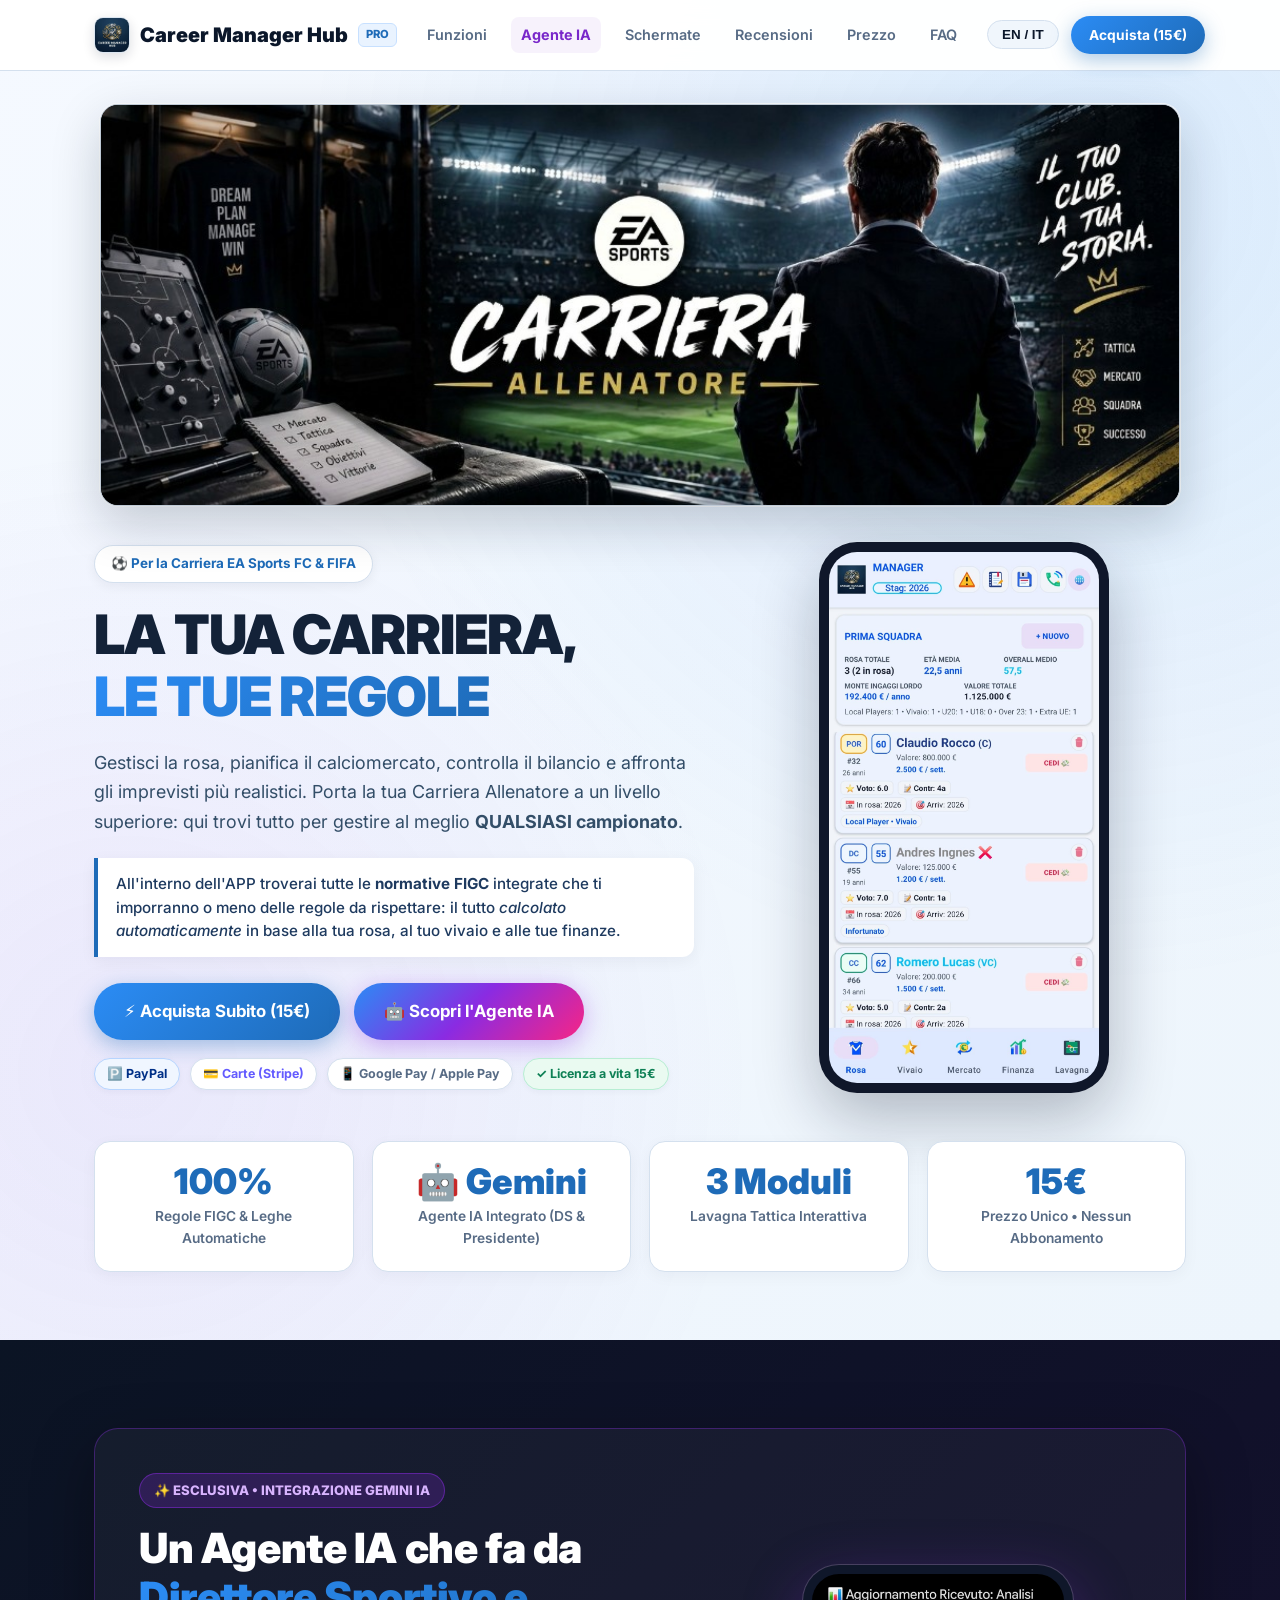
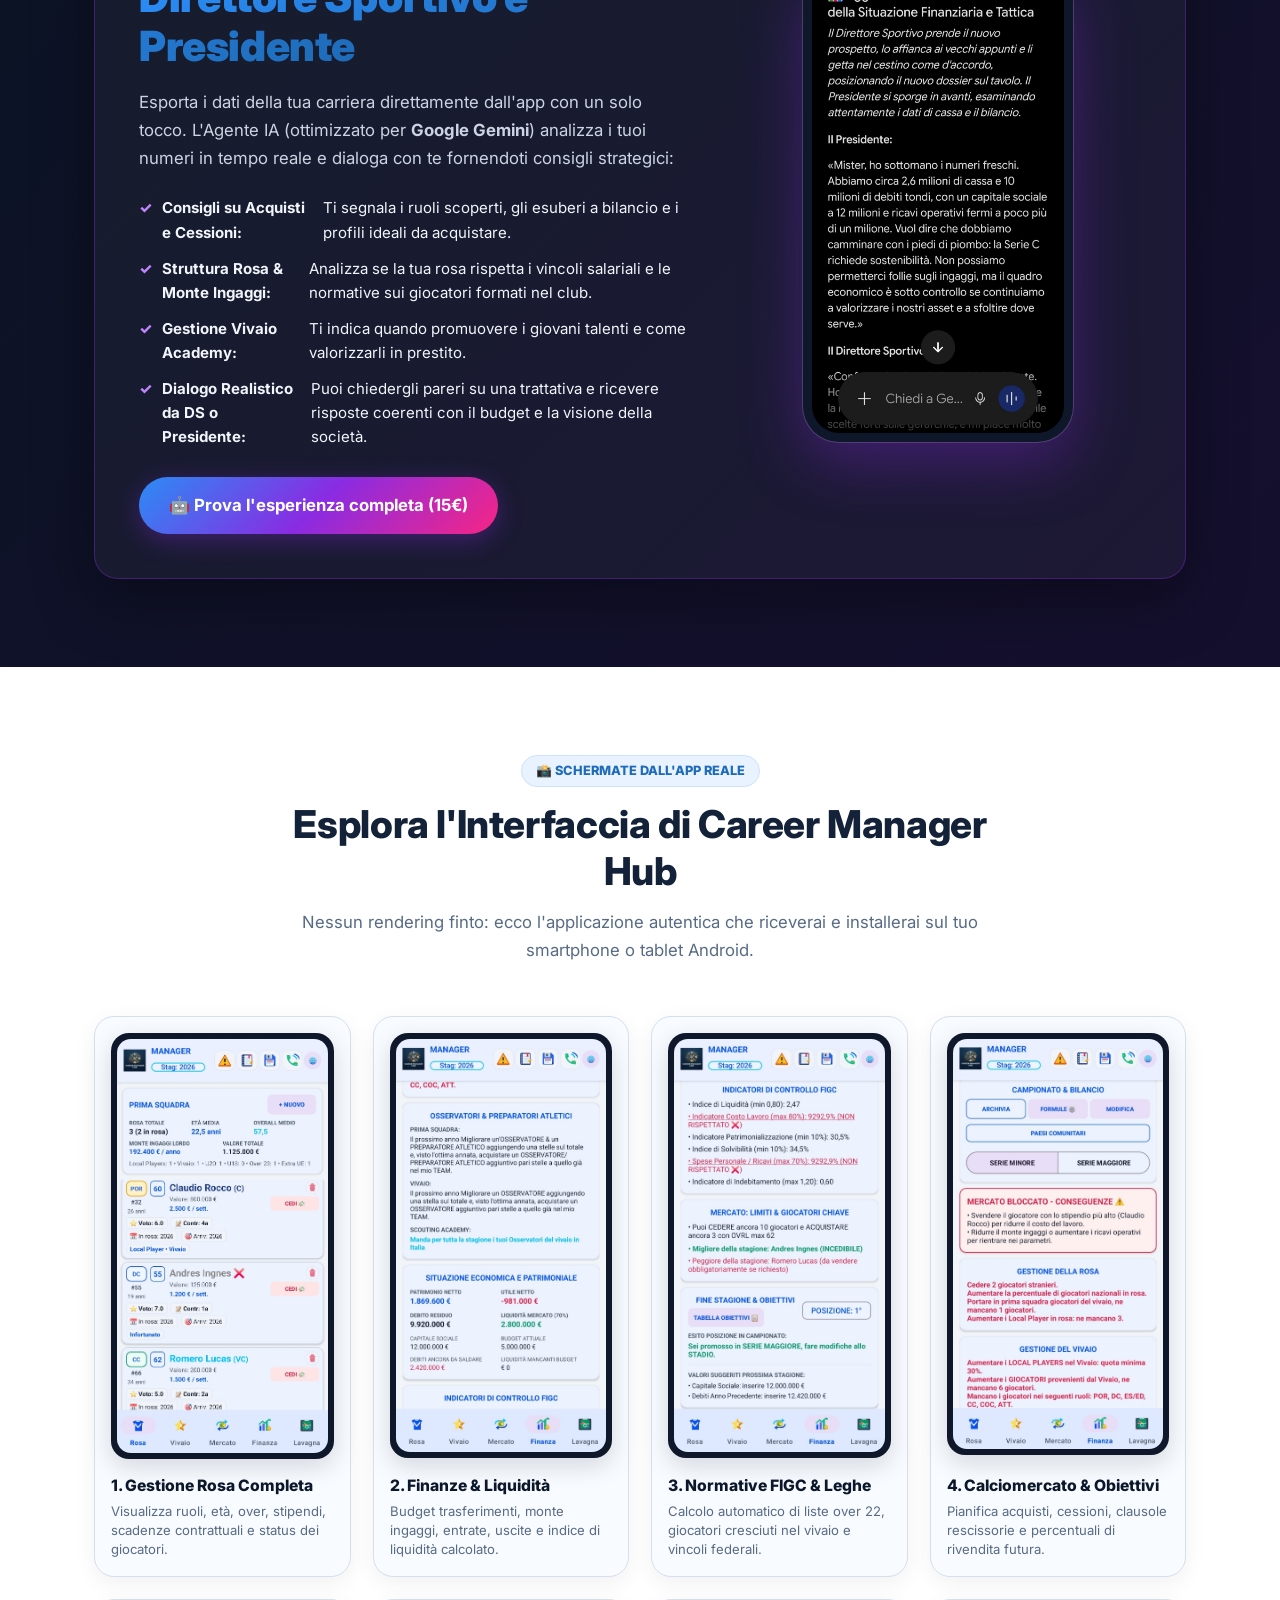
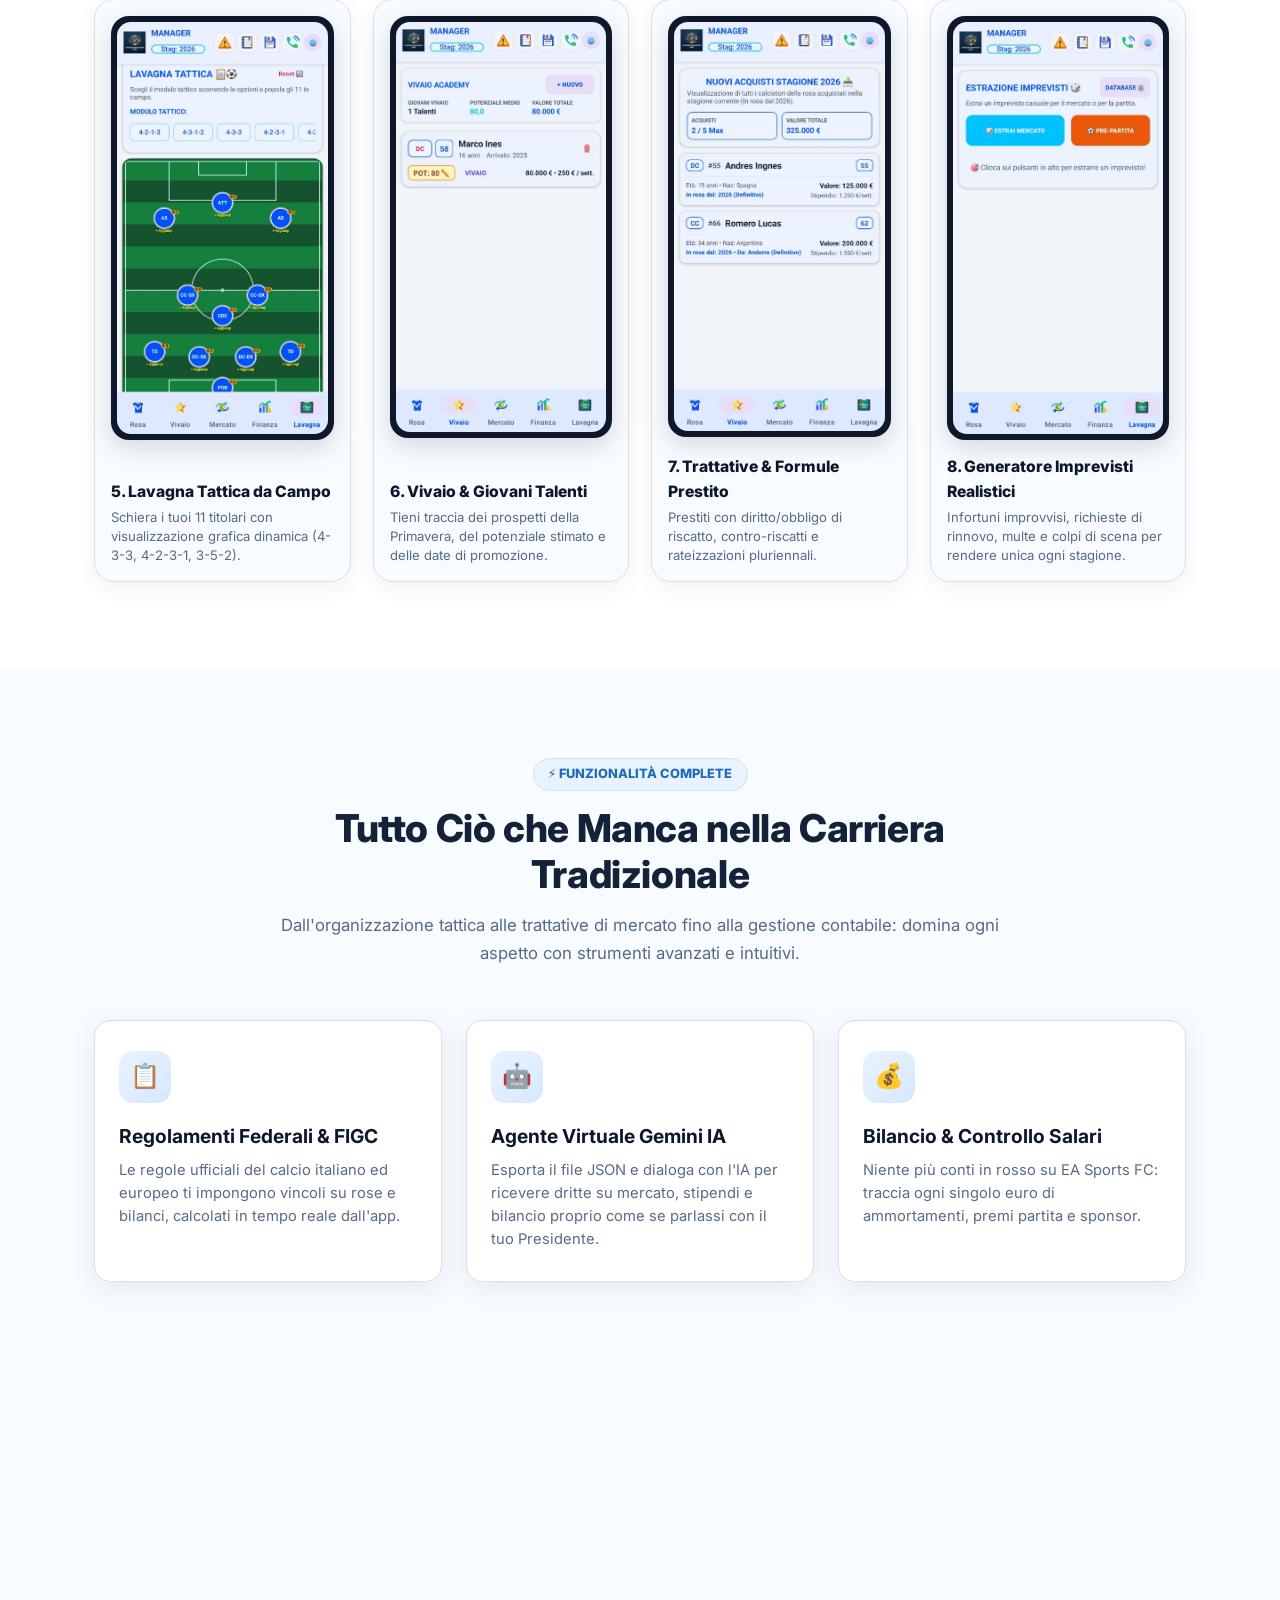
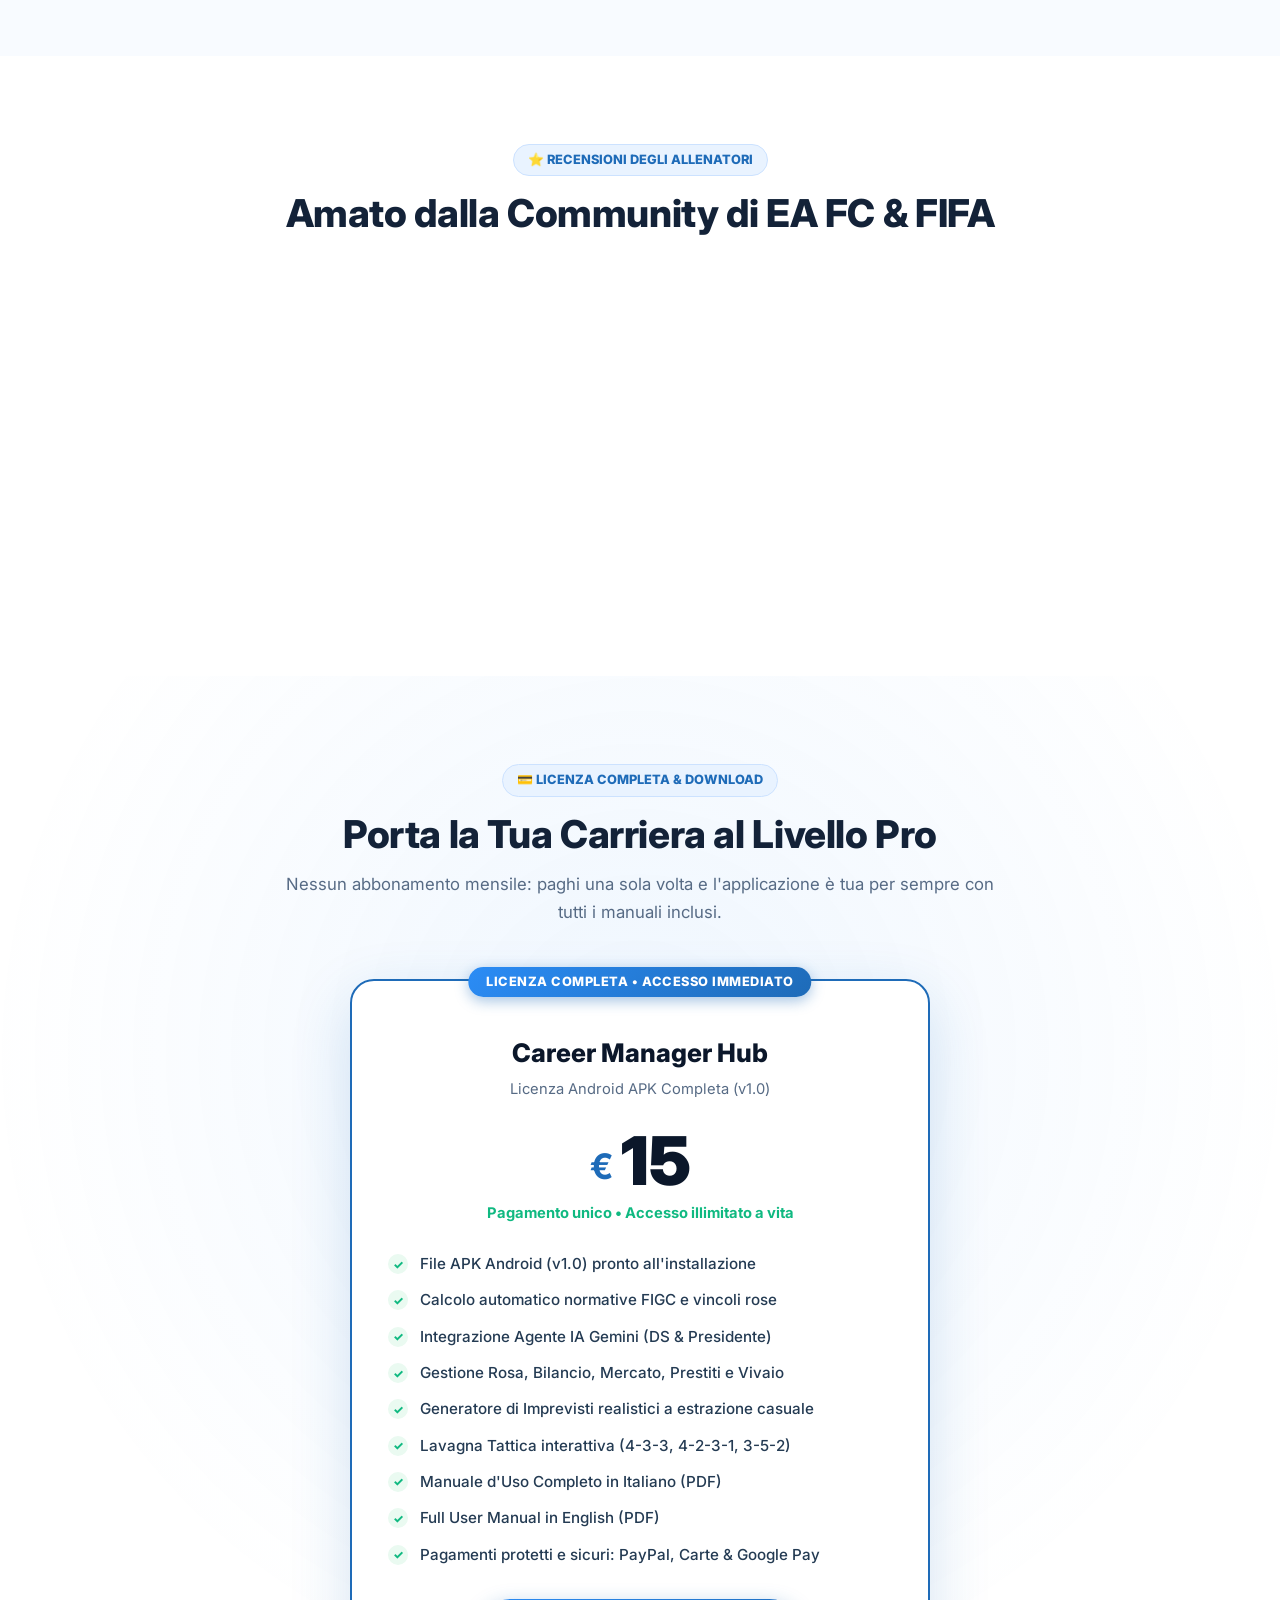
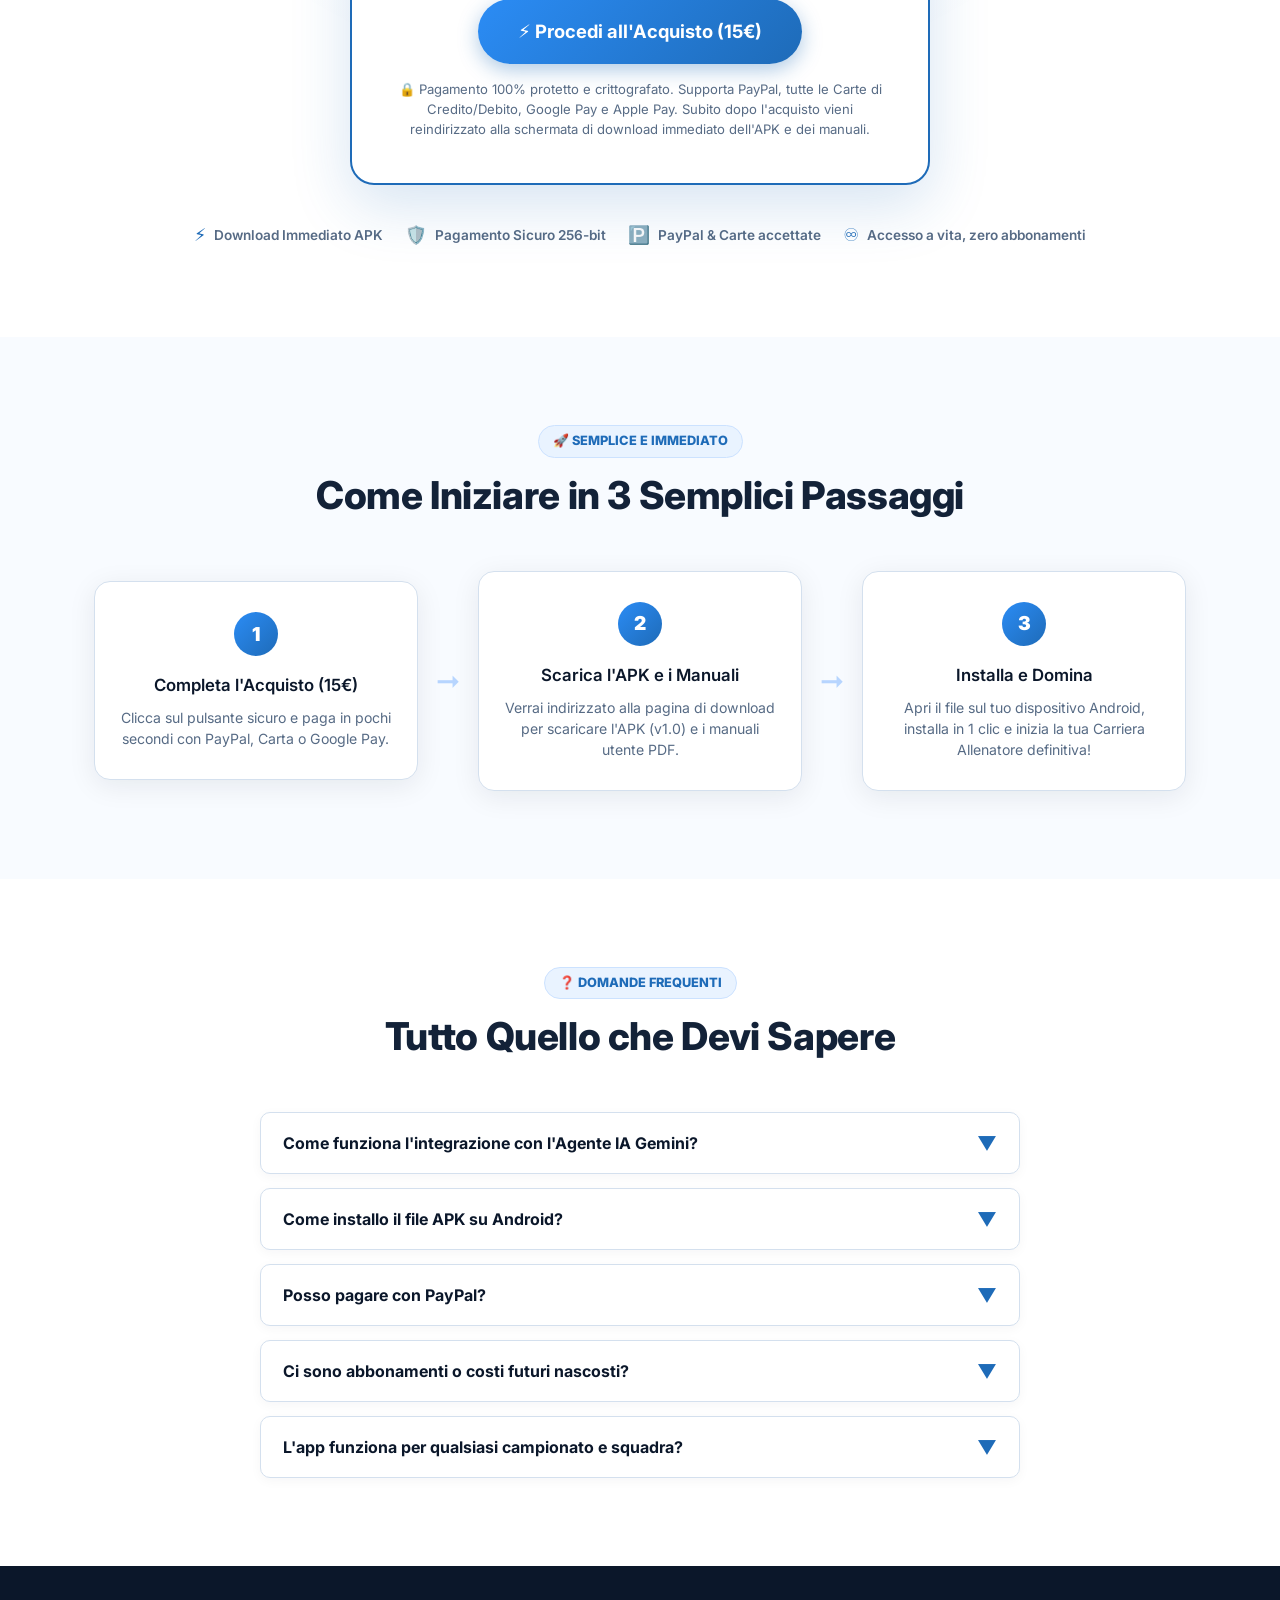
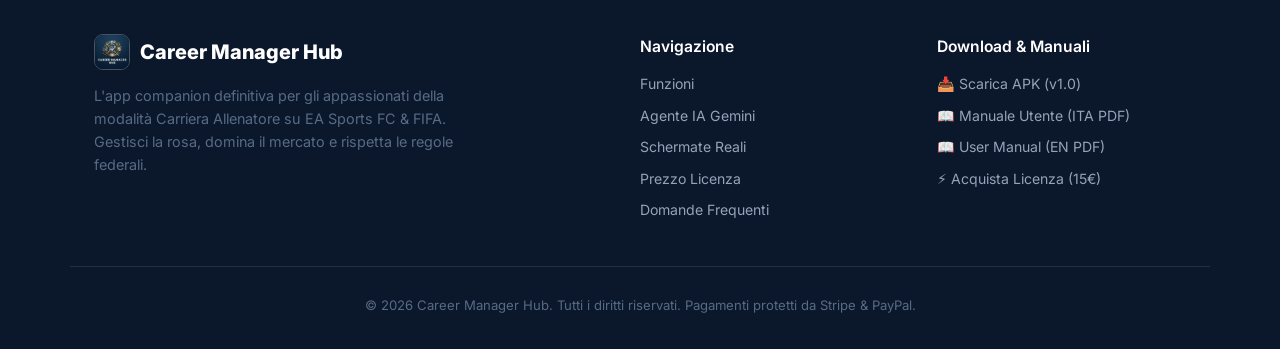
==== commit 350c3b63: "Add files via upload" ====
--- a/index.html
+++ b/index.html
@@ -44,7 +44,30 @@
   --transition: 0.24s cubic-bezier(0.4, 0, 0.2, 1);
 }
 
-*, *::before, *::after { box-sizing: border-box; margin: 0; padding: 0; }
+*, *::before, *::after {
+  box-sizing: border-box;
+  margin: 0;
+  padding: 0;
+  max-width: 100%;
+}
+html, body {
+  overflow-x: hidden !important;
+  width: 100% !important;
+  max-width: 100vw !important;
+  position: relative;
+  -webkit-text-size-adjust: 100%;
+}
+body {
+  font-family: 'Inter', system-ui, -apple-system, sans-serif;
+  color: var(--text);
+  background: var(--bg);
+  line-height: 1.6;
+  font-size: 16px;
+}
+p, h1, h2, h3, h4, span, a, li, div {
+  overflow-wrap: break-word;
+  word-wrap: break-word;
+}
 html { scroll-behavior: smooth; overflow-x: hidden; width: 100%; max-width: 100%; }
 
 body {
@@ -955,10 +978,10 @@
 
 /* RESPONSIVE DESIGN - TABLET & MOBILE */
 @media (max-width: 1024px) {
-  .nav-inner { padding: 0 20px; }
-  .nav-links { gap: 10px; }
-  .nav-links a { font-size: 0.86rem; padding: 5px 8px; }
-  .ai-spotlight-box { grid-template-columns: 1fr; gap: 32px; padding: 34px 24px; }
+  .nav-inner { padding: 0 16px; }
+  .nav-links { gap: 8px; }
+  .nav-links a { font-size: 0.84rem; padding: 4px 6px; }
+  .ai-spotlight-box { grid-template-columns: 1fr; gap: 32px; padding: 32px 20px; }
   .features-grid { grid-template-columns: repeat(2, 1fr); }
   .screenshots-gallery-grid { grid-template-columns: repeat(2, 1fr); }
 }
@@ -968,59 +991,191 @@
   .nav-actions .btn { display: none !important; }
   .hamburger { display: flex !important; }
   .mobile-menu { display: flex; }
-  .hero-inner { grid-template-columns: 1fr; gap: 36px; text-align: left; }
+  .hero-inner { grid-template-columns: 1fr; gap: 32px; text-align: left; }
   .hero-visual { order: -1; }
-  .phone-mockup-real { width: 260px; }
+  .phone-mockup-real { width: 250px; }
 }
 
 @media (max-width: 768px) {
-  .section-pad { padding: 56px 0; }
-  .container { padding: 0 16px; }
-  .hero { padding: 84px 0 40px; }
+  *, *::before, *::after { max-width: 100%; }
+  html, body { overflow-x: hidden !important; width: 100% !important; }
+  .container { padding: 0 14px !important; width: 100% !important; }
+  .section-pad { padding: 50px 0; }
+  
+  /* NAVBAR MOBILE */
+  .nav-inner { height: 60px; padding: 0 12px; gap: 6px; }
+  .nav-logo { font-size: 1rem; gap: 6px; min-width: 0; flex: 1; }
+  .nav-logo span { white-space: nowrap; overflow: hidden; text-overflow: ellipsis; font-size: 0.92rem; }
+  .nav-logo-badge { display: none !important; }
+  .nav-logo-img { width: 30px; height: 30px; }
+  .lang-toggle { padding: 4px 8px; font-size: 0.74rem; }
+  .hamburger { width: 36px; height: 36px; padding: 5px; }
+
+  /* HERO MOBILE */
+  .hero { padding: 76px 0 34px; }
   .hero-cover-wrapper {
-    margin: 0 auto 20px;
+    margin: 0 auto 18px;
     border-radius: 12px;
-    box-shadow: 0 10px 28px rgba(11,23,42,0.18);
+    box-shadow: 0 8px 24px rgba(11,23,42,0.18);
+    width: 100%;
   }
   .hero-cover-img { border-radius: 12px; }
-  .hero-badge { font-size: 0.78rem; padding: 5px 12px; margin-bottom: 14px; }
-  .hero-sub { font-size: 0.98rem; margin: 16px 0 20px; line-height: 1.55; }
-  .hero-quote-box { padding: 12px 14px; margin-bottom: 22px; }
-  .hero-ctas { flex-direction: column; width: 100%; gap: 12px; }
+  .hero-badge {
+    font-size: 0.74rem;
+    padding: 5px 10px;
+    margin-bottom: 12px;
+    white-space: normal;
+    text-align: center;
+    line-height: 1.35;
+  }
+  h1 {
+    font-size: clamp(1.65rem, 6.2vw, 2.2rem) !important;
+    line-height: 1.18;
+    overflow-wrap: break-word;
+  }
+  h2 {
+    font-size: clamp(1.4rem, 5.2vw, 1.85rem) !important;
+    line-height: 1.22;
+    overflow-wrap: break-word;
+  }
+  .hero-sub {
+    font-size: 0.95rem;
+    margin: 14px 0 18px;
+    line-height: 1.52;
+    overflow-wrap: break-word;
+  }
+  .hero-quote-box {
+    padding: 12px 14px;
+    margin-bottom: 20px;
+    border-radius: 0 10px 10px 0;
+  }
+  .hero-quote-box p {
+    font-size: 0.86rem;
+    line-height: 1.5;
+    overflow-wrap: break-word;
+  }
+
+  /* BUTTONS MOBILE */
+  .hero-ctas { flex-direction: column; width: 100%; gap: 10px; }
   .hero-ctas .btn { width: 100%; justify-content: center; }
-  .pm-pills { flex-wrap: wrap; justify-content: flex-start; gap: 8px; }
-  .stats-grid { grid-template-columns: repeat(2, 1fr); gap: 10px; margin-top: 32px; }
-  .stat-item { padding: 16px 10px; }
-  .stat-num { font-size: 1.7rem; }
-  .stat-label { font-size: 0.80rem; }
-  .ai-spotlight-box { padding: 24px 16px; border-radius: 18px; }
-  .phone-mockup-ai { width: 240px; margin: 0 auto; }
-  .screenshots-gallery-grid { grid-template-columns: 1fr; gap: 18px; }
-  .app-screen-card { max-width: 320px; margin: 0 auto; width: 100%; }
-  .features-grid { grid-template-columns: 1fr; gap: 16px; }
-  .reviews-grid { grid-template-columns: 1fr; gap: 16px; }
-  .pricing-card { padding: 30px 16px; border-radius: 20px; width: 100%; }
-  .pricing-price { font-size: 3.4rem; }
-  .pricing-features { gap: 10px; margin: 20px 0 26px; }
-  .pricing-features li { font-size: 0.90rem; }
-  .steps-grid { flex-direction: column; gap: 14px; }
-  .step-arrow { transform: rotate(90deg); margin: 4px 0; }
-  .step-card { width: 100%; }
-  .footer-inner { grid-template-columns: 1fr; gap: 32px; }
+  .btn {
+    white-space: normal !important;
+    text-align: center;
+    line-height: 1.3;
+    padding: 14px 16px !important;
+    font-size: 0.98rem !important;
+    width: 100%;
+    max-width: 100%;
+  }
+  .btn-xl { padding: 15px 16px !important; font-size: 1rem !important; }
+  .btn-lg { padding: 13px 16px !important; font-size: 0.95rem !important; }
+
+  /* PILLS MOBILE */
+  .pm-pills { flex-wrap: wrap; justify-content: flex-start; gap: 6px; }
+  .pm-pill { font-size: 0.74rem; padding: 4px 10px; }
+
+  /* STATS MOBILE */
+  .stats-grid {
+    grid-template-columns: repeat(2, 1fr);
+    gap: 8px;
+    margin-top: 26px;
+    width: 100%;
+  }
+  .stat-item { padding: 12px 8px; }
+  .stat-num { font-size: 1.45rem; word-break: break-word; }
+  .stat-label { font-size: 0.72rem; line-height: 1.3; }
+
+  /* AI SPOTLIGHT MOBILE */
+  .ai-spotlight-box {
+    padding: 22px 14px !important;
+    border-radius: 16px;
+    gap: 20px;
+    width: 100%;
+  }
+  .ai-badge {
+    font-size: 0.72rem;
+    padding: 4px 10px;
+    white-space: normal;
+    text-align: center;
+    line-height: 1.35;
+    display: inline-block;
+  }
+  .ai-title { font-size: 1.5rem !important; line-height: 1.2; }
+  .ai-desc { font-size: 0.90rem; line-height: 1.52; margin: 14px 0 18px; }
+  .ai-features-list { gap: 10px; margin-bottom: 22px; }
+  .ai-features-list li { font-size: 0.85rem; line-height: 1.4; overflow-wrap: break-word; }
+  .phone-mockup-ai { width: 220px; margin: 0 auto; }
+
+  /* SCREENSHOTS MOBILE */
+  .screenshots-gallery-grid { grid-template-columns: 1fr; gap: 16px; width: 100%; }
+  .app-screen-card { max-width: 320px; margin: 0 auto; width: 100%; padding: 14px; }
+
+  /* FEATURES MOBILE */
+  .features-grid { grid-template-columns: 1fr; gap: 14px; width: 100%; }
+  .feature-card { padding: 22px 16px; }
+
+  /* REVIEWS MOBILE */
+  .reviews-grid { grid-template-columns: 1fr; gap: 14px; width: 100%; }
+  .review-card { padding: 20px 16px; }
+
+  /* PRICING CARD MOBILE */
+  .pricing-card {
+    padding: 28px 14px !important;
+    border-radius: 18px;
+    width: 100% !important;
+    max-width: 100% !important;
+  }
+  .pricing-badge-popular {
+    font-size: 0.70rem;
+    padding: 4px 10px;
+    white-space: normal;
+    line-height: 1.25;
+    max-width: 90%;
+  }
+  .pricing-title { font-size: 1.4rem; }
+  .pricing-subtitle { font-size: 0.85rem; }
+  .pricing-price { font-size: 3rem !important; }
+  .pricing-period { font-size: 0.80rem; line-height: 1.35; }
+  .pricing-features { gap: 10px; margin: 18px 0 22px; width: 100%; }
+  .pricing-features li {
+    font-size: 0.85rem;
+    line-height: 1.38;
+    overflow-wrap: break-word;
+    align-items: flex-start;
+  }
+  .pricing-note { font-size: 0.76rem; line-height: 1.45; }
+  .pricing-guarantees { gap: 10px; margin-top: 22px; }
+  .guarantee-item { font-size: 0.76rem; }
+
+  /* HOW TO MOBILE */
+  .steps-grid { flex-direction: column; gap: 12px; width: 100%; }
+  .step-card { width: 100%; padding: 18px 14px; }
+  .step-arrow { transform: rotate(90deg); margin: 2px auto; }
+
+  /* FAQ MOBILE */
+  .faq-q { padding: 14px 16px; font-size: 0.92rem; }
+  .faq-a { padding: 0 16px 14px; font-size: 0.88rem; line-height: 1.52; }
+
+  /* FOOTER MOBILE */
+  .footer { padding: 48px 0 24px; }
+  .footer-inner { grid-template-columns: 1fr; gap: 24px; padding-bottom: 24px; }
+  .footer-desc { font-size: 0.84rem; }
+  .footer-links a { font-size: 0.84rem; }
+  .footer-bottom { font-size: 0.75rem; padding-top: 18px; }
 }
 
 @media (max-width: 480px) {
-  .nav-inner { height: 62px; padding: 0 14px; }
-  .nav-logo { font-size: 1.12rem; }
-  .nav-logo-img { width: 32px; height: 32px; }
-  .hero { padding: 76px 0 34px; }
-  h1 { font-size: 1.8rem; }
-  h2 { font-size: 1.45rem; }
-  .pricing-price { font-size: 3rem; }
-  .pricing-card { padding: 26px 14px; }
-  .btn-xl { padding: 16px 24px; font-size: 1.05rem; }
-}
-  </style>
+  .nav-inner { height: 56px; padding: 0 10px; }
+  .nav-logo span { max-width: 130px; font-size: 0.88rem; }
+  .nav-logo-img { width: 28px; height: 28px; }
+  .hero { padding: 70px 0 28px; }
+  h1 { font-size: 1.6rem !important; }
+  h2 { font-size: 1.35rem !important; }
+  .pricing-price { font-size: 2.7rem !important; }
+  .pricing-card { padding: 24px 12px !important; }
+  .btn-xl { font-size: 0.95rem !important; padding: 14px 12px !important; }
+}
+</style>
 </head>
 <body>
 
@@ -1133,7 +1288,7 @@
   <div class="container">
     <div class="ai-spotlight-box">
       <div class="ai-text">
-        <div class="ai-badge" data-it="&#10024; ESCLUSIVA ASSOLUTA &bull; INTEGRAZIONE GEMINI IA" data-en="&#10024; EXCLUSIVE FEATURE &bull; GEMINI AI INTEGRATION">&#10024; ESCLUSIVA ASSOLUTA &bull; INTEGRAZIONE GEMINI IA</div>
+        <div class="ai-badge" data-it="&#10024; ESCLUSIVA &bull; INTEGRAZIONE GEMINI IA" data-en="&#10024; EXCLUSIVE &bull; GEMINI AI INTEGRATION">&#10024; ESCLUSIVA &bull; INTEGRAZIONE GEMINI IA</div>
         <h2 class="ai-title" data-it="Un Agente IA che fa da <span class='highlight-text'>Direttore Sportivo e Presidente</span>" data-en="An AI Agent acting as your <span class='highlight-text'>Sporting Director &amp; President</span>">Un Agente IA che fa da <span class="highlight-text">Direttore Sportivo e Presidente</span></h2>
         
         <p class="ai-desc" data-it="Esporta i dati della tua carriera direttamente dall'app con un solo tocco. L'Agente IA (ottimizzato per <strong>Google Gemini</strong>) analizza i tuoi numeri in tempo reale e dialoga con te fornendoti consigli strategici:" data-en="Export your career data from the app in a single tap. The AI Agent (optimized for <strong>Google Gemini</strong>) analyzes your stats in real-time and talks to you like your real club executives:">Esporta i dati della tua carriera direttamente dall'app con un solo tocco. L'Agente IA (ottimizzato per <strong>Google Gemini</strong>) analizza i tuoi numeri in tempo reale e dialoga con te fornendoti consigli strategici:</p>
@@ -1367,7 +1522,7 @@
     </div>
 
     <div class="pricing-card">
-      <div class="pricing-badge-popular" data-it="OFFERTA COMPLETA &bull; ACCESSO IMMEDIATO" data-en="FULL OFFER &bull; INSTANT ACCESS">OFFERTA COMPLETA &bull; ACCESSO IMMEDIATO</div>
+      <div class="pricing-badge-popular" data-it="LICENZA COMPLETA &bull; ACCESSO IMMEDIATO" data-en="FULL LICENSE &bull; INSTANT ACCESS">LICENZA COMPLETA &bull; ACCESSO IMMEDIATO</div>
       <div class="pricing-title">Career Manager Hub</div>
       <div class="pricing-subtitle" data-it="Licenza Android APK Completa (v1.0)" data-en="Full Android APK License (v1.0)">Licenza Android APK Completa (v1.0)</div>
 
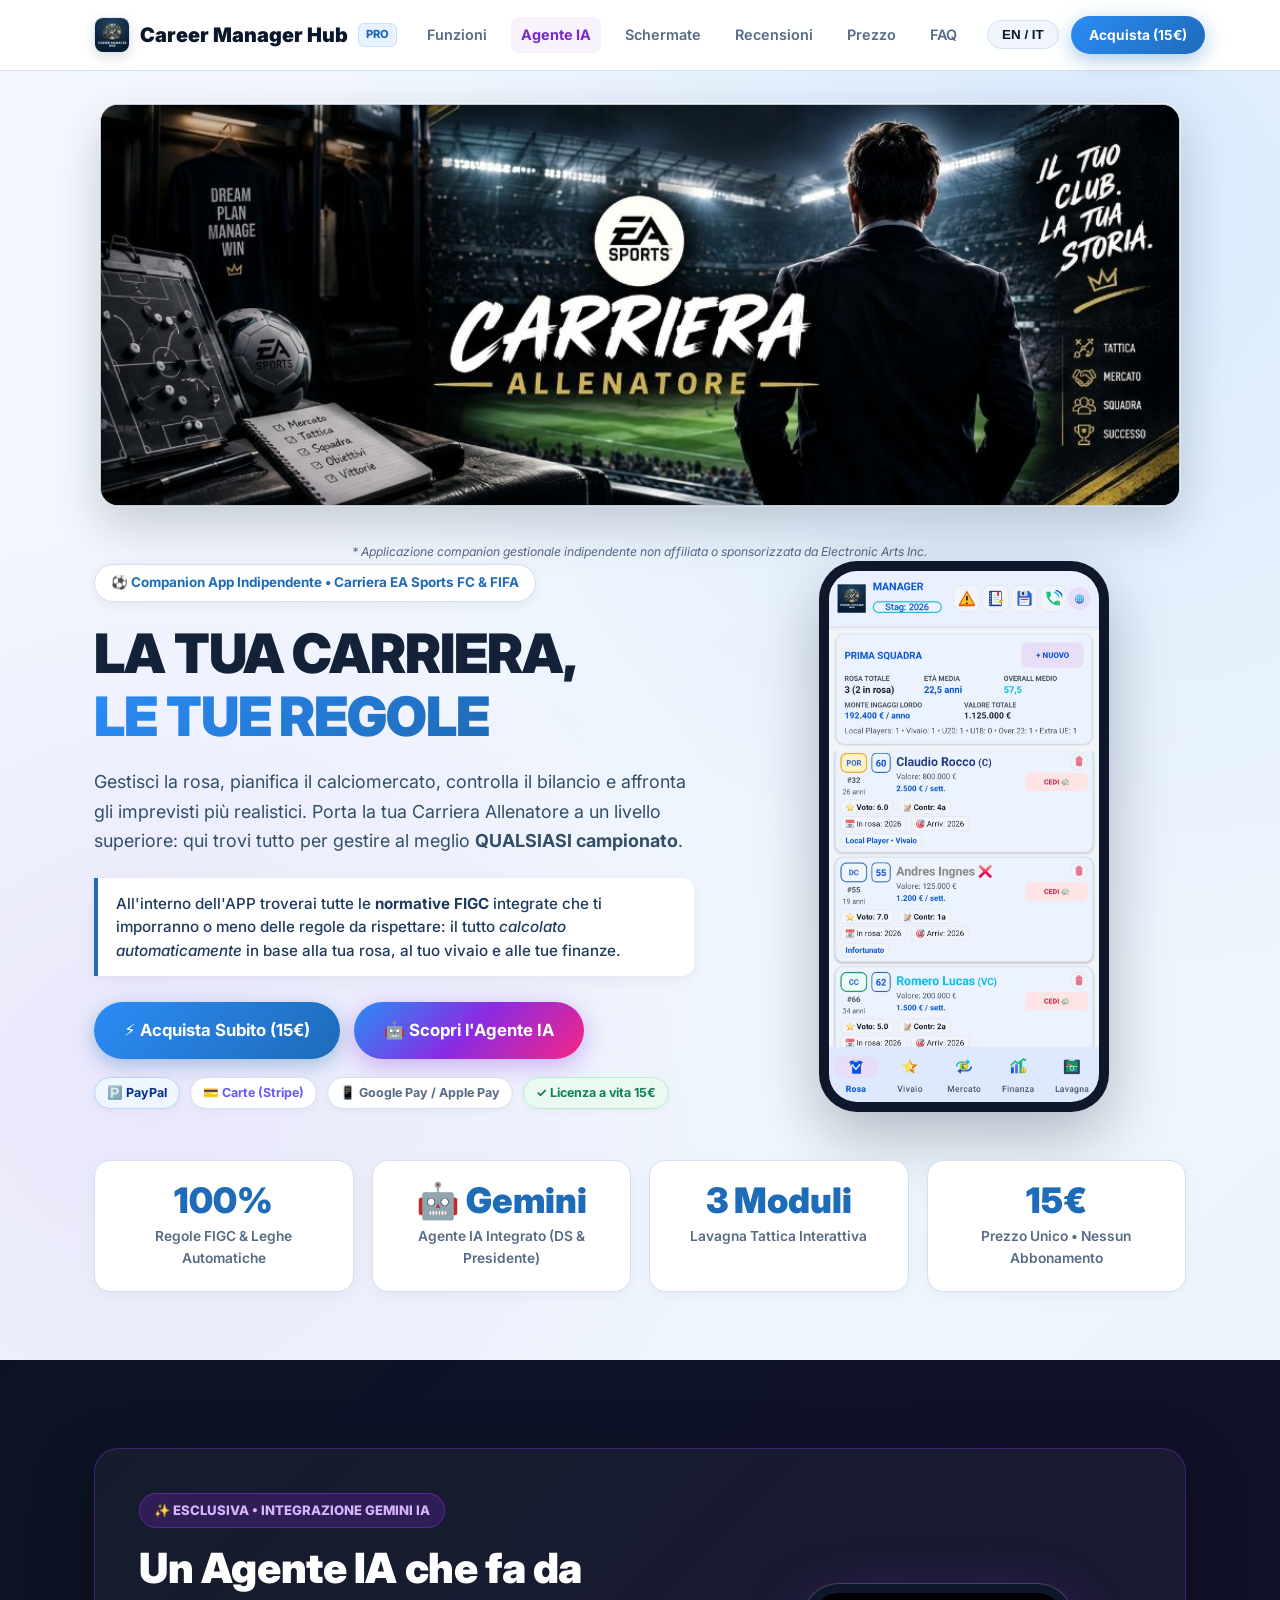
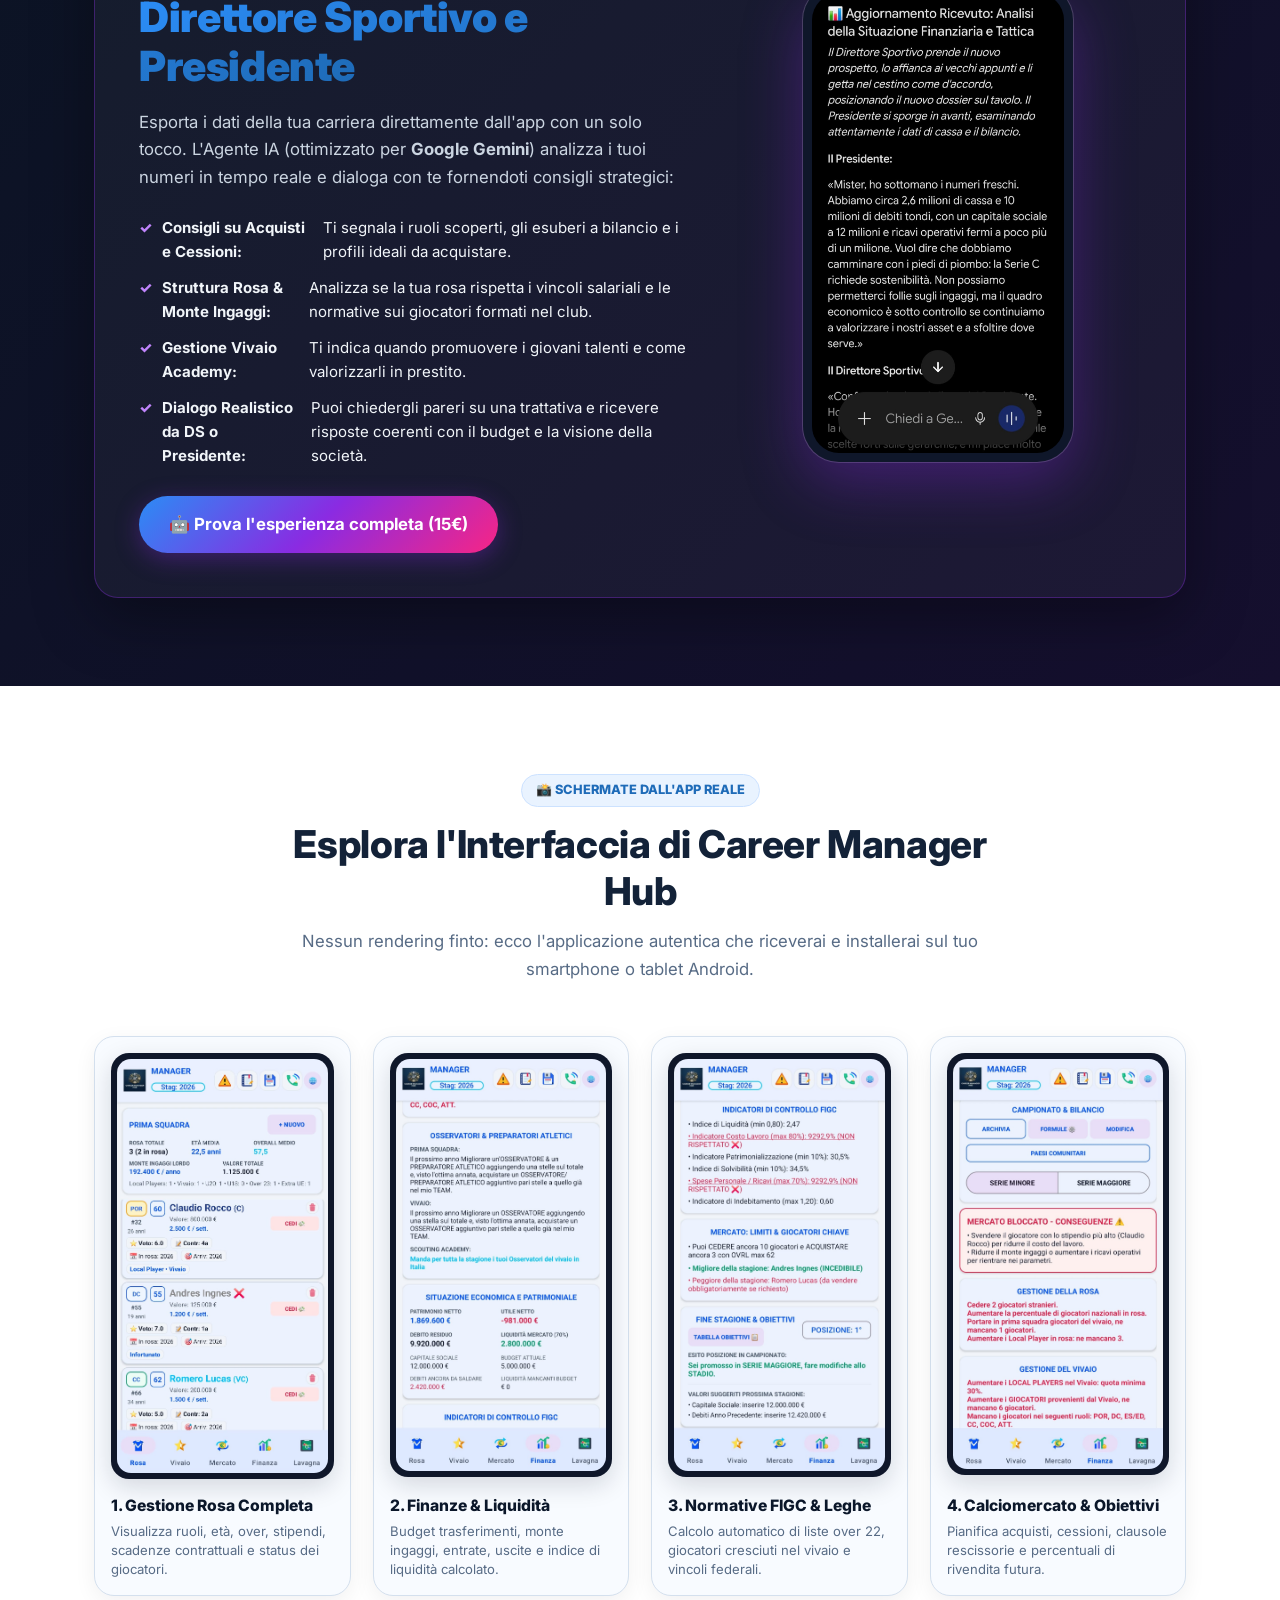
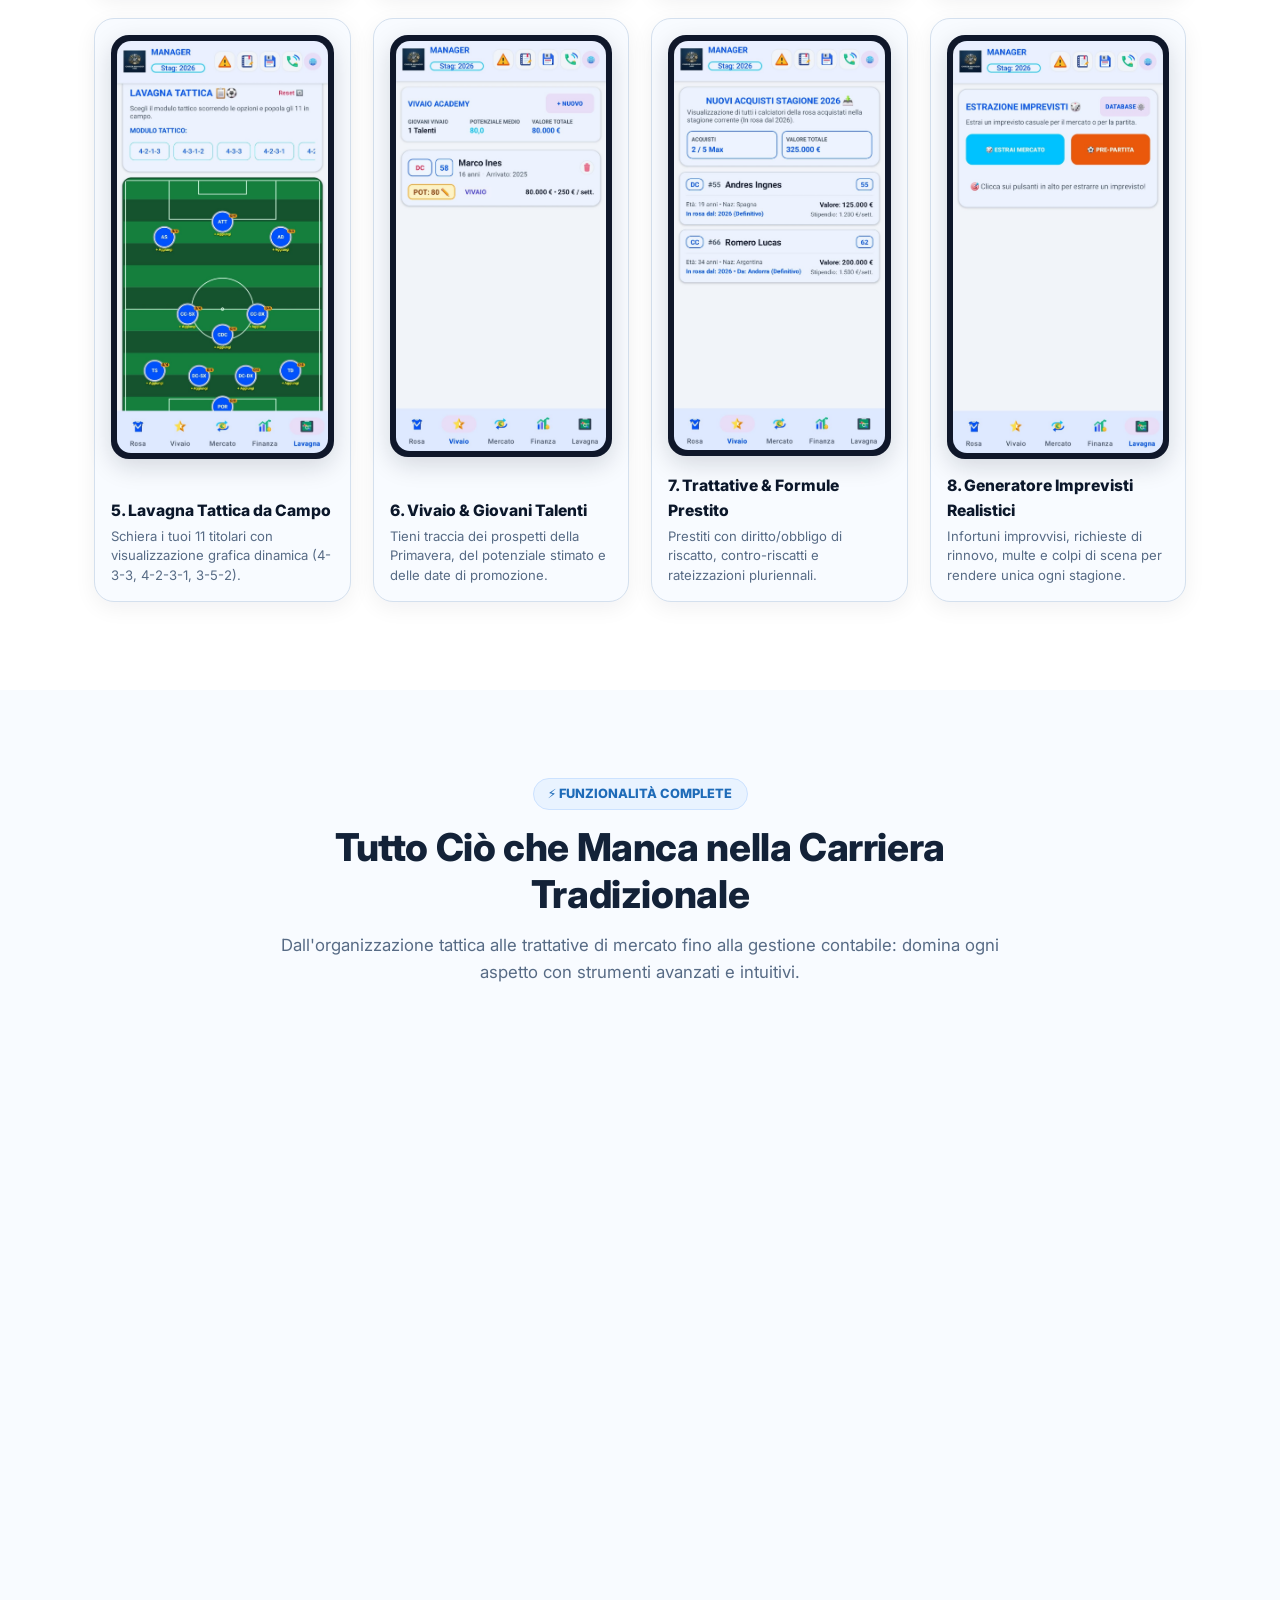
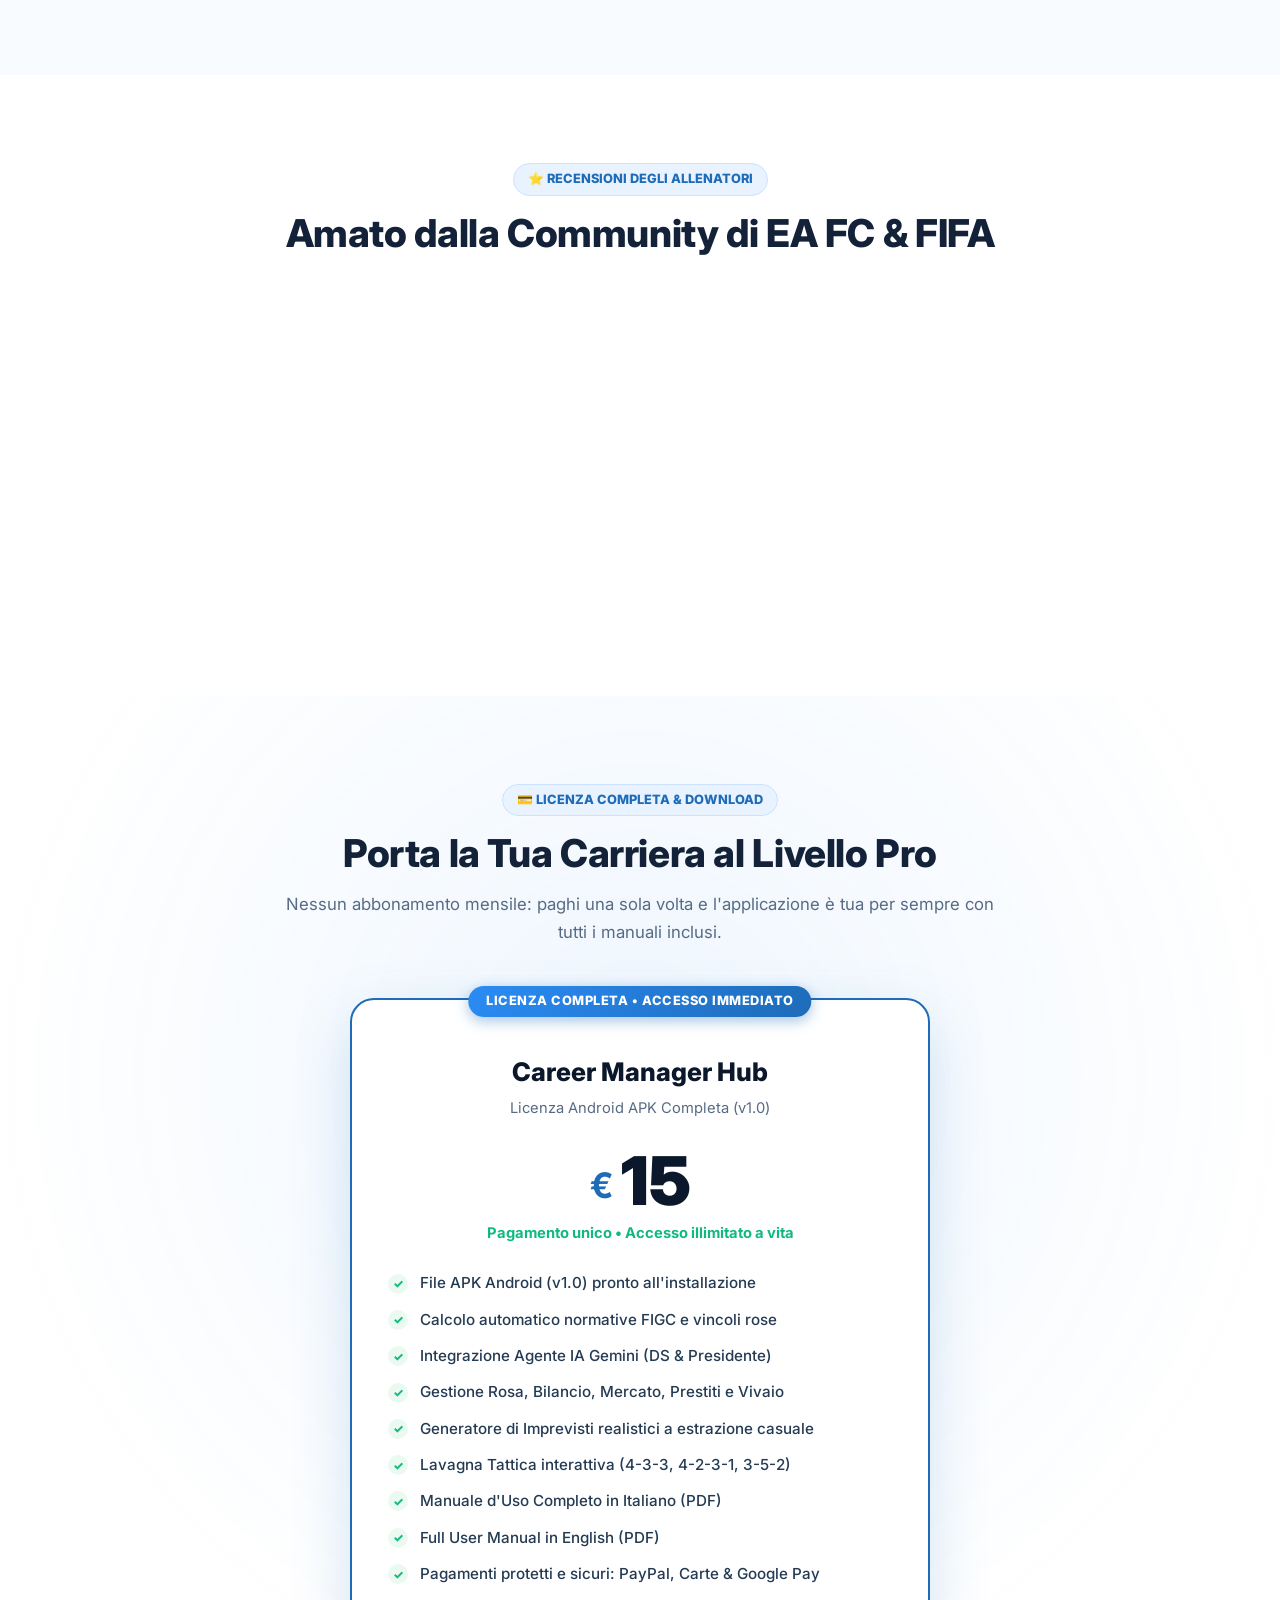
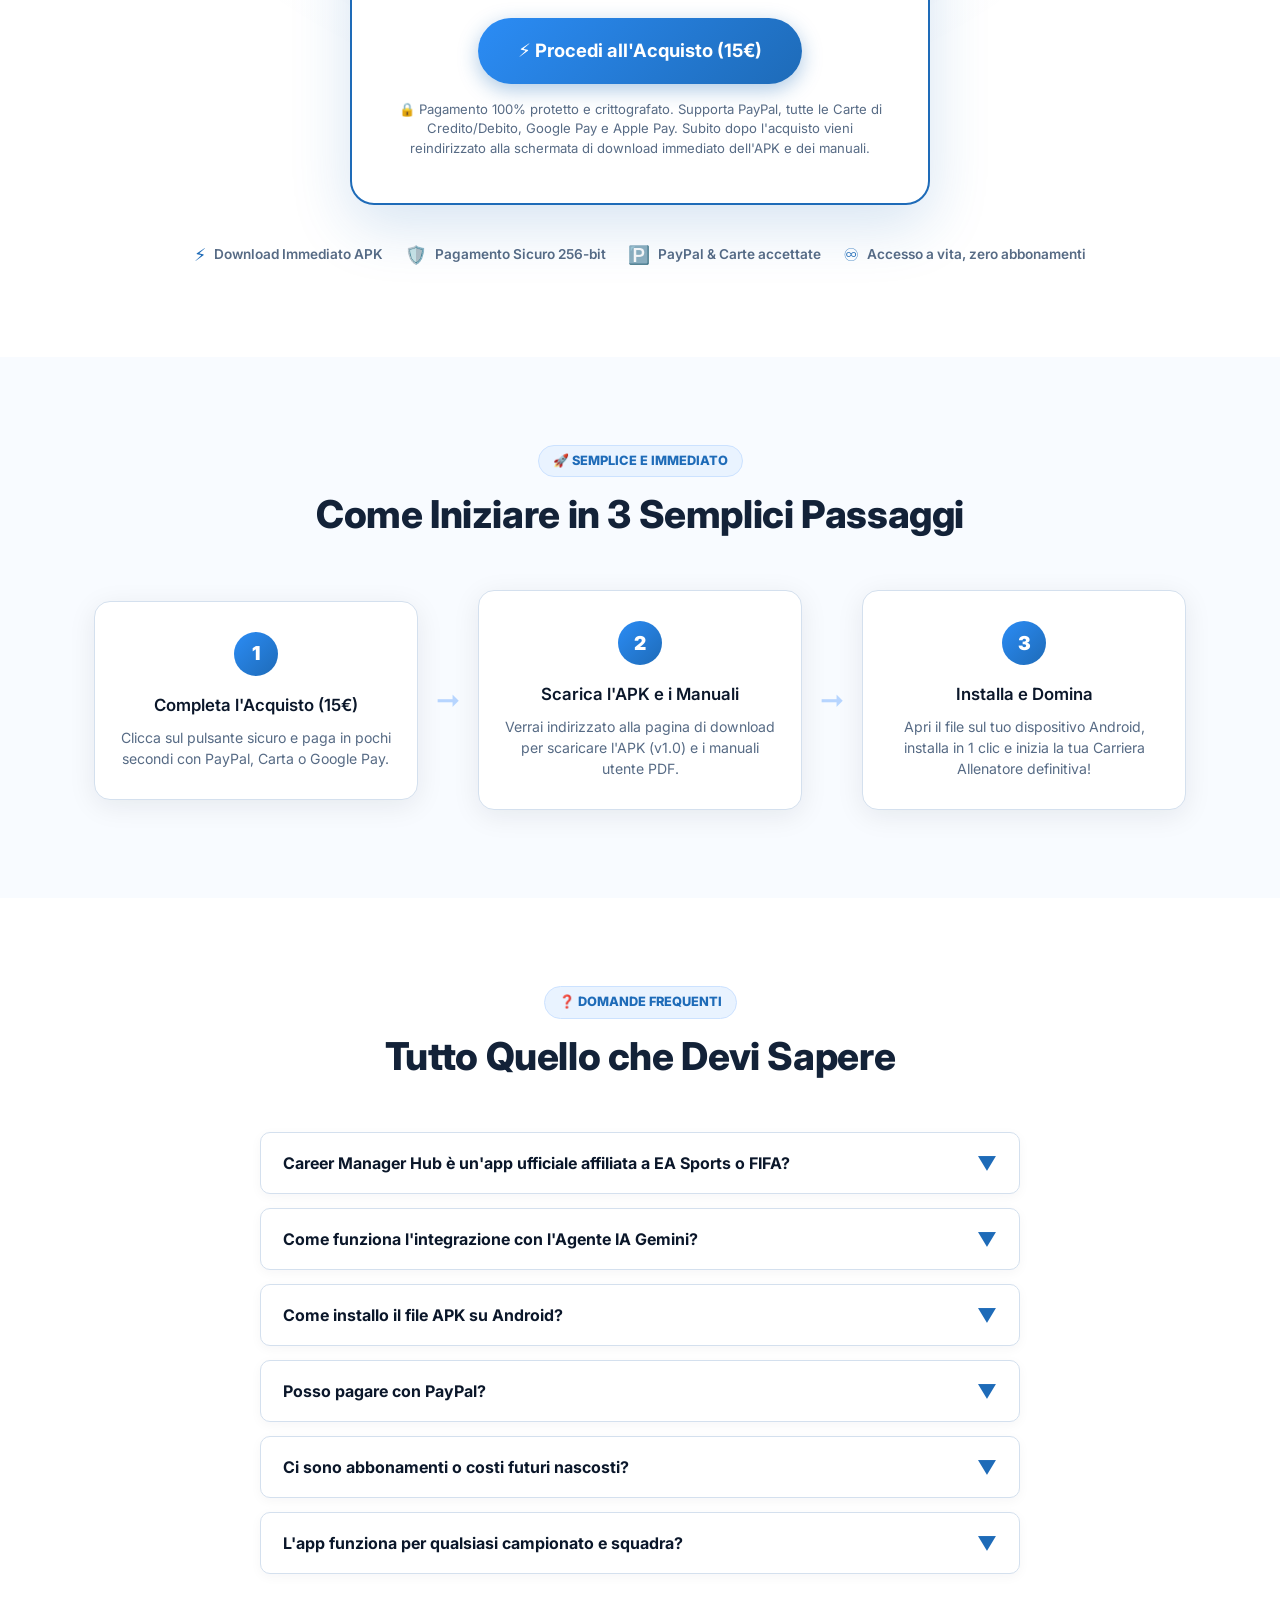
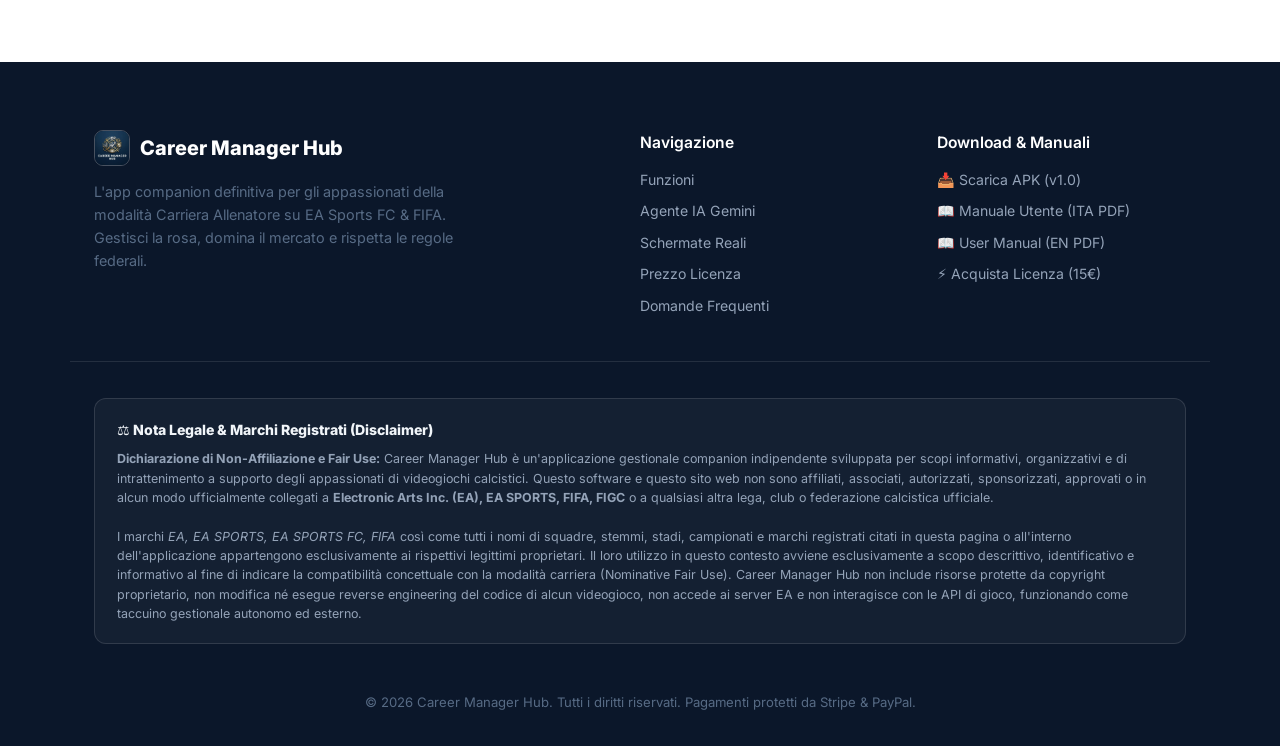
==== commit 9439a1d1: "Add files via upload" ====
--- a/index.html
+++ b/index.html
@@ -1005,7 +1005,7 @@
   /* NAVBAR MOBILE */
   .nav-inner { height: 60px; padding: 0 12px; gap: 6px; }
   .nav-logo { font-size: 1rem; gap: 6px; min-width: 0; flex: 1; }
-  .nav-logo span { white-space: nowrap; overflow: hidden; text-overflow: ellipsis; font-size: 0.92rem; }
+  .nav-logo span { white-space: nowrap; font-size: 0.92rem; font-weight: 800; letter-spacing: -0.01em; }
   .nav-logo-badge { display: none !important; }
   .nav-logo-img { width: 30px; height: 30px; }
   .lang-toggle { padding: 4px 8px; font-size: 0.74rem; }
@@ -1166,7 +1166,7 @@
 
 @media (max-width: 480px) {
   .nav-inner { height: 56px; padding: 0 10px; }
-  .nav-logo span { max-width: 130px; font-size: 0.88rem; }
+  .nav-logo span { font-size: 0.88rem; font-weight: 800; letter-spacing: -0.01em; }
   .nav-logo-img { width: 28px; height: 28px; }
   .hero { padding: 70px 0 28px; }
   h1 { font-size: 1.6rem !important; }
@@ -1174,6 +1174,40 @@
   .pricing-price { font-size: 2.7rem !important; }
   .pricing-card { padding: 24px 12px !important; }
   .btn-xl { font-size: 0.95rem !important; padding: 14px 12px !important; }
+}
+/* LEGAL DISCLAIMER BOX */
+.legal-disclaimer-box {
+  background: rgba(255, 255, 255, 0.04);
+  border: 1px solid rgba(255, 255, 255, 0.12);
+  border-radius: 12px;
+  padding: 20px 22px;
+  margin: 36px 0 20px;
+  font-size: 0.80rem;
+  line-height: 1.55;
+  color: #94a3b8;
+  text-align: left;
+}
+.disclaimer-title {
+  color: #f1f5f9;
+  font-weight: 800;
+  font-size: 0.88rem;
+  margin-bottom: 8px;
+  display: flex;
+  align-items: center;
+  gap: 8px;
+}
+.legal-disclaimer-box p {
+  color: #94a3b8;
+  font-size: 0.78rem;
+  line-height: 1.55;
+  margin: 0;
+}
+.cover-disclaimer {
+  text-align: center;
+  font-size: 0.76rem;
+  color: var(--muted);
+  margin-top: 8px;
+  font-style: italic;
 }
 </style>
 </head>
@@ -1226,10 +1260,11 @@
     <div class="hero-cover-wrapper">
       <img src="cover.jpg?v=3" alt="Carriera Allenatore - Career Manager Hub" class="hero-cover-img" />
     </div>
+    <div class="cover-disclaimer" data-it="* Applicazione companion gestionale indipendente non affiliata o sponsorizzata da Electronic Arts Inc." data-en="* Independent companion tool not affiliated with or endorsed by Electronic Arts Inc.">* Applicazione companion gestionale indipendente non affiliata o sponsorizzata da Electronic Arts Inc.</div>
 
     <div class="hero-inner">
       <div class="hero-text">
-        <div class="hero-badge" data-it="&#9917; Per la Carriera EA Sports FC &amp; FIFA" data-en="&#9917; For EA Sports FC &amp; FIFA Career Mode">&#9917; Per la Carriera EA Sports FC &amp; FIFA</div>
+        <div class="hero-badge" data-it="&#9917; Companion App Indipendente &bull; Carriera EA Sports FC &amp; FIFA" data-en="&#9917; Independent Companion Tool &bull; EA Sports FC &amp; FIFA Career Mode">&#9917; Companion App Indipendente &bull; Carriera EA Sports FC &amp; FIFA</div>
         
         <h1 data-it="LA TUA CARRIERA,<br/><span class='highlight-text'>LE TUE REGOLE</span>" data-en="YOUR CAREER,<br/><span class='highlight-text'>YOUR RULES</span>">LA TUA CARRIERA,<br/><span class="highlight-text">LE TUE REGOLE</span></h1>
         
@@ -1620,6 +1655,13 @@
     <div class="faq-list">
       <div class="faq-item">
         <button class="faq-q" onclick="toggleFaq(this)">
+          <span data-it="Career Manager Hub &egrave; un'app ufficiale affiliata a EA Sports o FIFA?" data-en="Is Career Manager Hub an official app affiliated with EA Sports or FIFA?">Career Manager Hub &egrave; un'app ufficiale affiliata a EA Sports o FIFA?</span>
+          <span class="faq-arrow">&#9660;</span>
+        </button>
+        <div class="faq-a" data-it="No. Career Manager Hub &egrave; un'applicazione gestionale ('companion app') indipendente creata per la community di videogiocatori della modalit&agrave; carriera. Non &egrave; affiliata, associata, autorizzata, approvata o in alcun modo ufficialmente collegata a Electronic Arts Inc. (EA), FIFA o federazioni calcistiche. Tutti i marchi, nomi di club e competizioni citati appartengono ai rispettivi proprietari e sono usati unicamente a fini descrittivi e di compatibilit&agrave; (Nominative Fair Use). L'app funziona in modo esterno e offline, senza toccare il codice di alcun videogioco." data-en="No. Career Manager Hub is an independent third-party companion app created for career mode gamers. It is not affiliated with, endorsed by, sponsored by, or connected to Electronic Arts Inc. (EA), FIFA, or football federations. All trademarks, logos, and club names cited are property of their respective owners and used strictly for descriptive and compatibility purposes (Fair Use). The app works entirely externally and offline without modifying game code.">No. Career Manager Hub &egrave; un'applicazione gestionale ('companion app') indipendente creata per la community di videogiocatori della modalit&agrave; carriera. Non &egrave; affiliata, associata, autorizzata, approvata o in alcun modo ufficialmente collegata a Electronic Arts Inc. (EA), FIFA o federazioni calcistiche. Tutti i marchi, nomi di club e competizioni citati appartengono ai rispettivi proprietari e sono usati unicamente a fini descrittivi e di compatibilit&agrave; (Nominative Fair Use). L'app funziona in modo esterno e offline, senza toccare il codice di alcun videogioco.</div>
+      </div>
+      <div class="faq-item">
+        <button class="faq-q" onclick="toggleFaq(this)">
           <span data-it="Come funziona l'integrazione con l'Agente IA Gemini?" data-en="How does the Gemini AI Agent integration work?">Come funziona l'integrazione con l'Agente IA Gemini?</span>
           <span class="faq-arrow">&#9660;</span>
         </button>
@@ -1691,6 +1733,12 @@
         <a href="https://github.com/bslucalg/manager-app/releases/download/v1.0/User_Manual_Manager_EN.pdf" download data-it="&#128214; User Manual (EN PDF)" data-en="&#128214; User Manual (EN PDF)">&#128214; User Manual (EN PDF)</a>
         <a href="https://buy.stripe.com/cNifZi5r22RW7rFfdGafS00" data-it="&#9889; Acquista Licenza (15&euro;)" data-en="&#9889; Buy License (15&euro;)">&#9889; Acquista Licenza (15&euro;)</a>
       </div>
+    </div>
+  </div>
+  <div class="container">
+    <div class="legal-disclaimer-box">
+      <div class="disclaimer-title" data-it="&#9878;&#65039; Nota Legale &amp; Marchi Registrati (Disclaimer)" data-en="&#9878;&#65039; Legal Disclaimer &amp; Trademark Notice">&#9878;&#65039; Nota Legale &amp; Marchi Registrati (Disclaimer)</div>
+      <p data-it="<strong>Dichiarazione di Non-Affiliazione e Fair Use:</strong> Career Manager Hub &egrave; un'applicazione gestionale companion indipendente sviluppata per scopi informativi, organizzativi e di intrattenimento a supporto degli appassionati di videogiochi calcistici. Questo software e questo sito web non sono affiliati, associati, autorizzati, sponsorizzati, approvati o in alcun modo ufficialmente collegati a <strong>Electronic Arts Inc. (EA), EA SPORTS, FIFA, FIGC</strong> o a qualsiasi altra lega, club o federazione calcistica ufficiale.<br/><br/>I marchi <em>EA, EA SPORTS, EA SPORTS FC, FIFA</em> cos&igrave; come tutti i nomi di squadre, stemmi, stadi, campionati e marchi registrati citati in questa pagina o all'interno dell'applicazione appartengono esclusivamente ai rispettivi legittimi proprietari. Il loro utilizzo in questo contesto avviene esclusivamente a scopo descrittivo, identificativo e informativo al fine di indicare la compatibilit&agrave; concettuale con la modalit&agrave; carriera (Nominative Fair Use). Career Manager Hub non include risorse protette da copyright proprietario, non modifica n&eacute; esegue reverse engineering del codice di alcun videogioco, non accede ai server EA e non interagisce con le API di gioco, funzionando come taccuino gestionale autonomo ed esterno." data-en="<strong>Non-Affiliation and Nominative Fair Use Statement:</strong> Career Manager Hub is an independent companion application developed solely for informational, organizational, and entertainment purposes to assist football video game enthusiasts. This application and website are not affiliated with, associated with, authorized by, endorsed by, sponsored by, or in any way officially connected to <strong>Electronic Arts Inc. (EA), EA SPORTS, FIFA, FIGC</strong>, or any official football league, federation, or club.<br/><br/>All trademarks, including <em>EA, EA SPORTS, EA SPORTS FC, FIFA</em>, alongside team names, crests, leagues, and registered trademarks referenced herein or within the application, are the sole property of their respective owners. Their mention is strictly for descriptive, nominative, and identification purposes (Fair Use). Career Manager Hub does not contain proprietary game files, does not alter or reverse-engineer game code, does not access EA servers, and functions entirely externally as an independent managerial ledger."><strong>Dichiarazione di Non-Affiliazione e Fair Use:</strong> Career Manager Hub &egrave; un'applicazione gestionale companion indipendente sviluppata per scopi informativi, organizzativi e di intrattenimento a supporto degli appassionati di videogiochi calcistici. Questo software e questo sito web non sono affiliati, associati, autorizzati, sponsorizzati, approvati o in alcun modo ufficialmente collegati a <strong>Electronic Arts Inc. (EA), EA SPORTS, FIFA, FIGC</strong> o a qualsiasi altra lega, club o federazione calcistica ufficiale.<br/><br/>I marchi <em>EA, EA SPORTS, EA SPORTS FC, FIFA</em> cos&igrave; come tutti i nomi di squadre, stemmi, stadi, campionati e marchi registrati citati in questa pagina o all'interno dell'applicazione appartengono esclusivamente ai rispettivi legittimi proprietari. Il loro utilizzo in questo contesto avviene esclusivamente a scopo descrittivo, identificativo e informativo al fine di indicare la compatibilit&agrave; concettuale con la modalit&agrave; carriera (Nominative Fair Use). Career Manager Hub non include risorse protette da copyright proprietario, non modifica n&eacute; esegue reverse engineering del codice di alcun videogioco, non accede ai server EA e non interagisce con le API di gioco, funzionando come taccuino gestionale autonomo ed esterno.</p>
     </div>
   </div>
   <div class="footer-bottom">
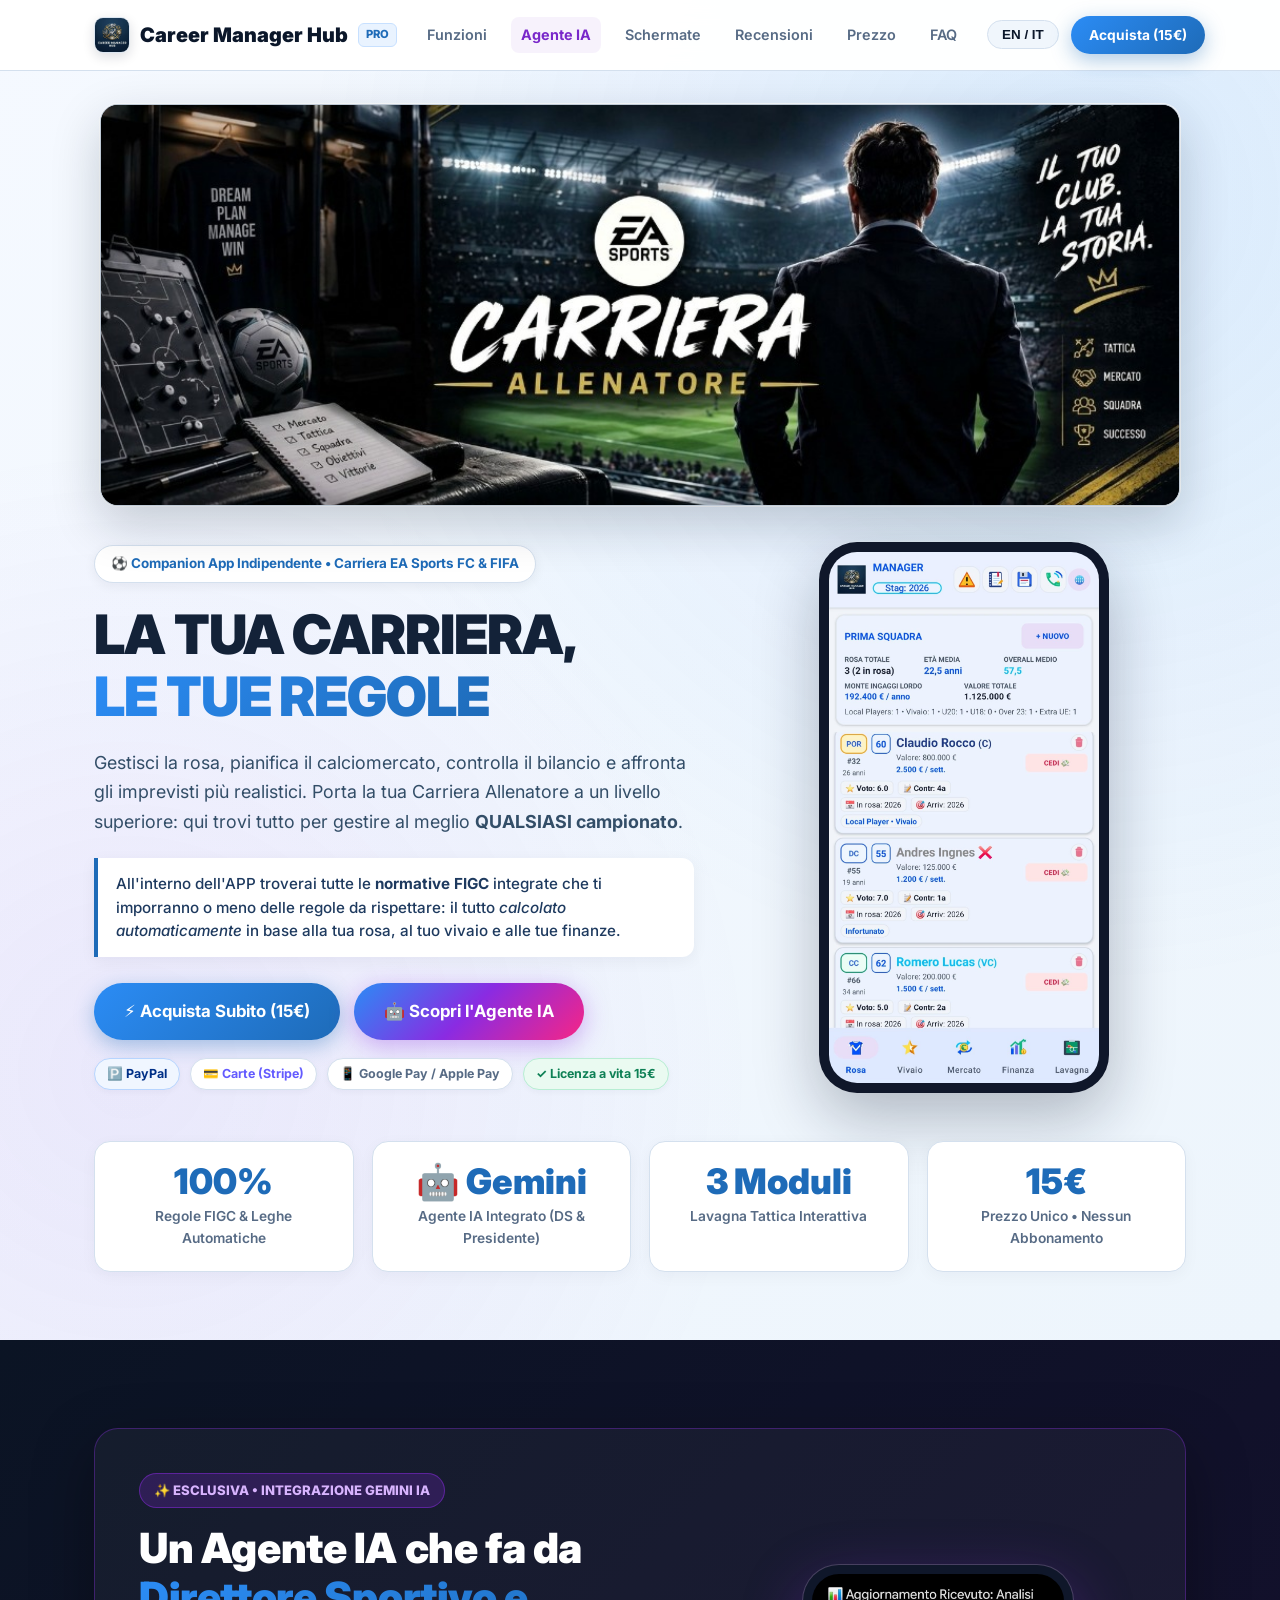
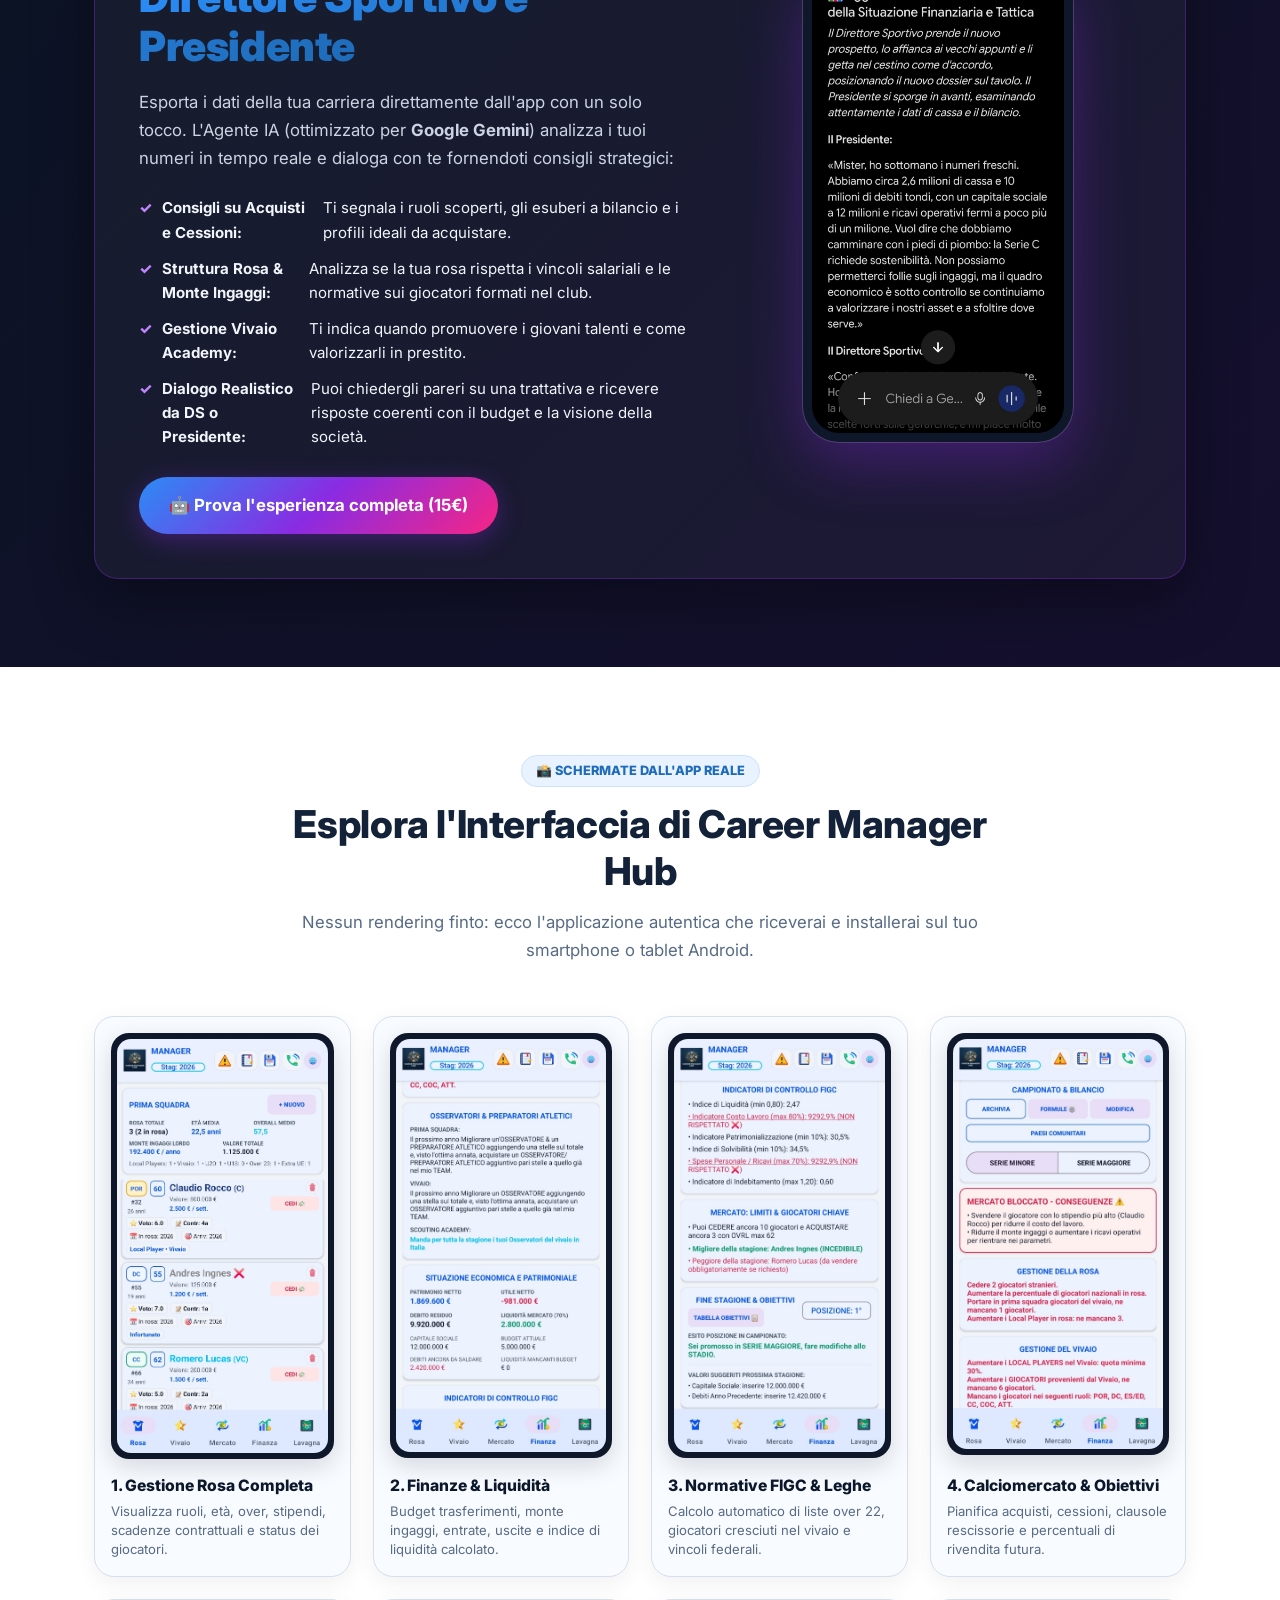
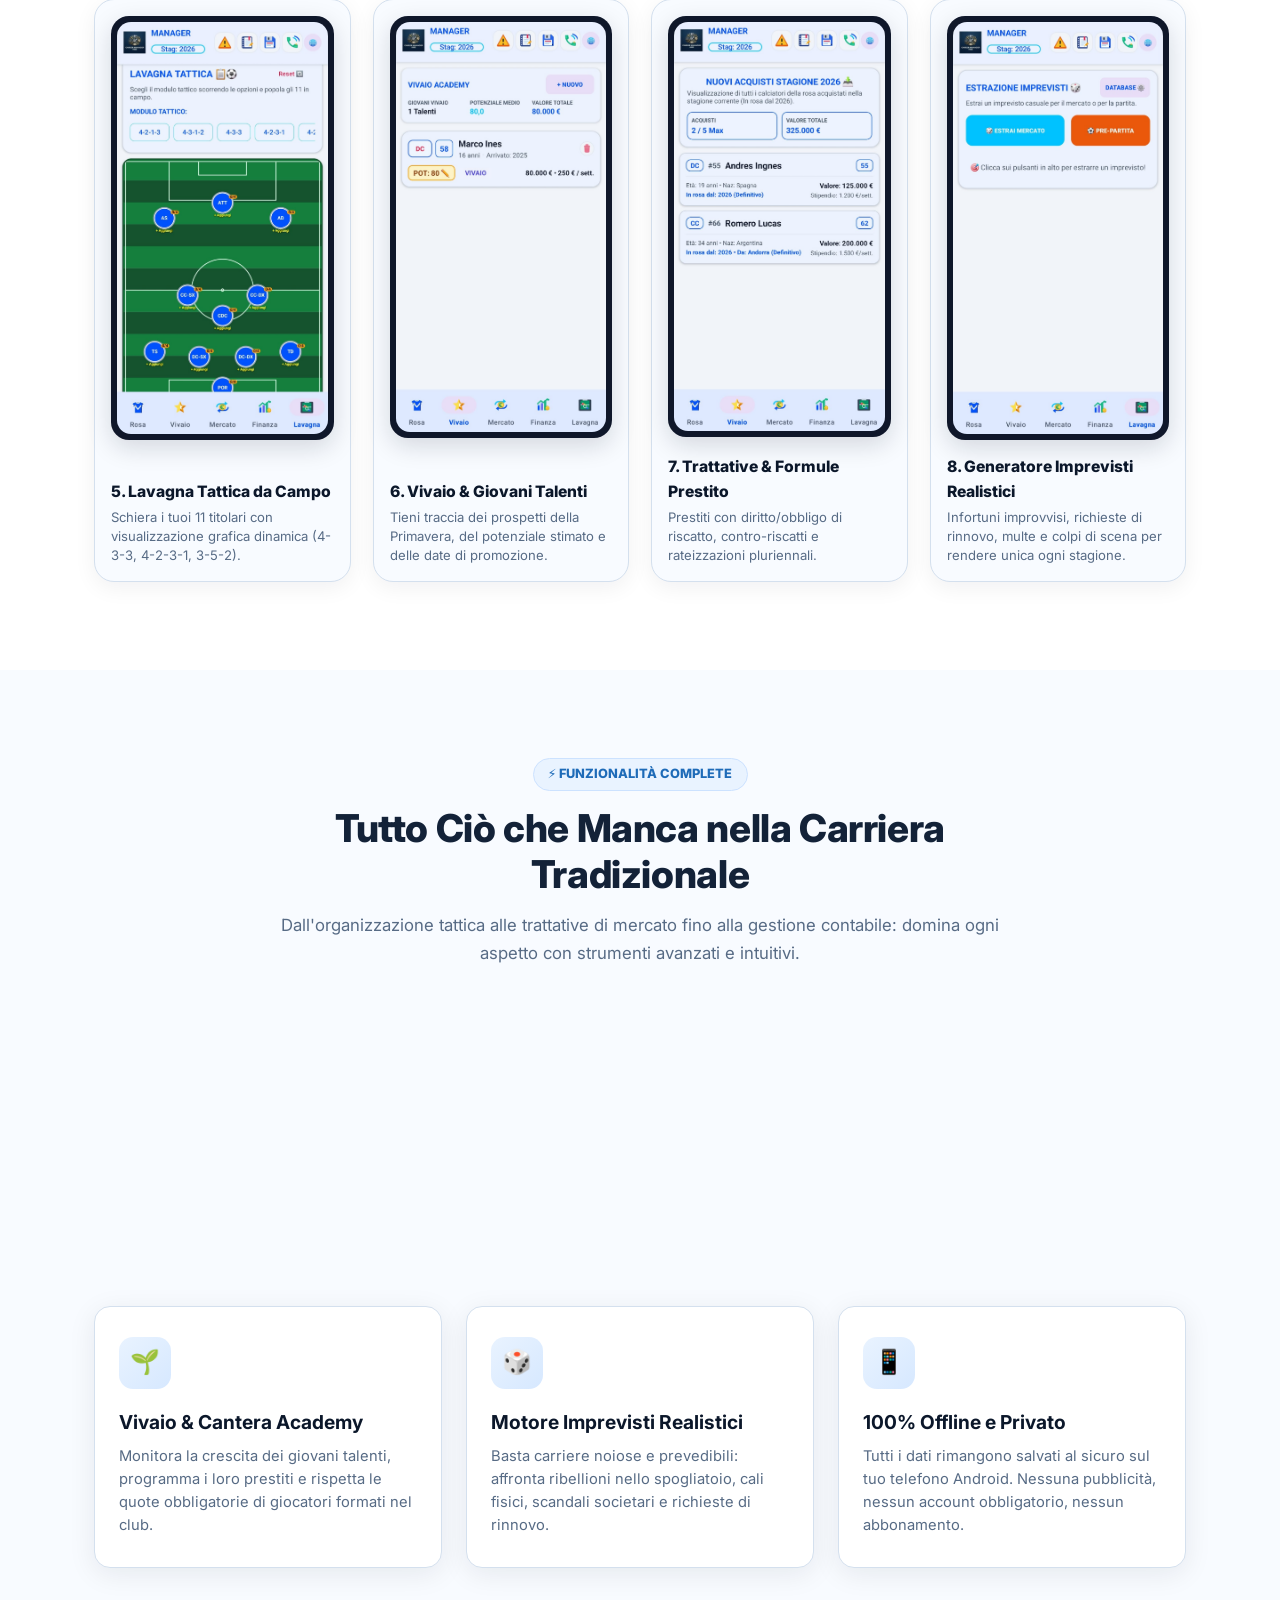
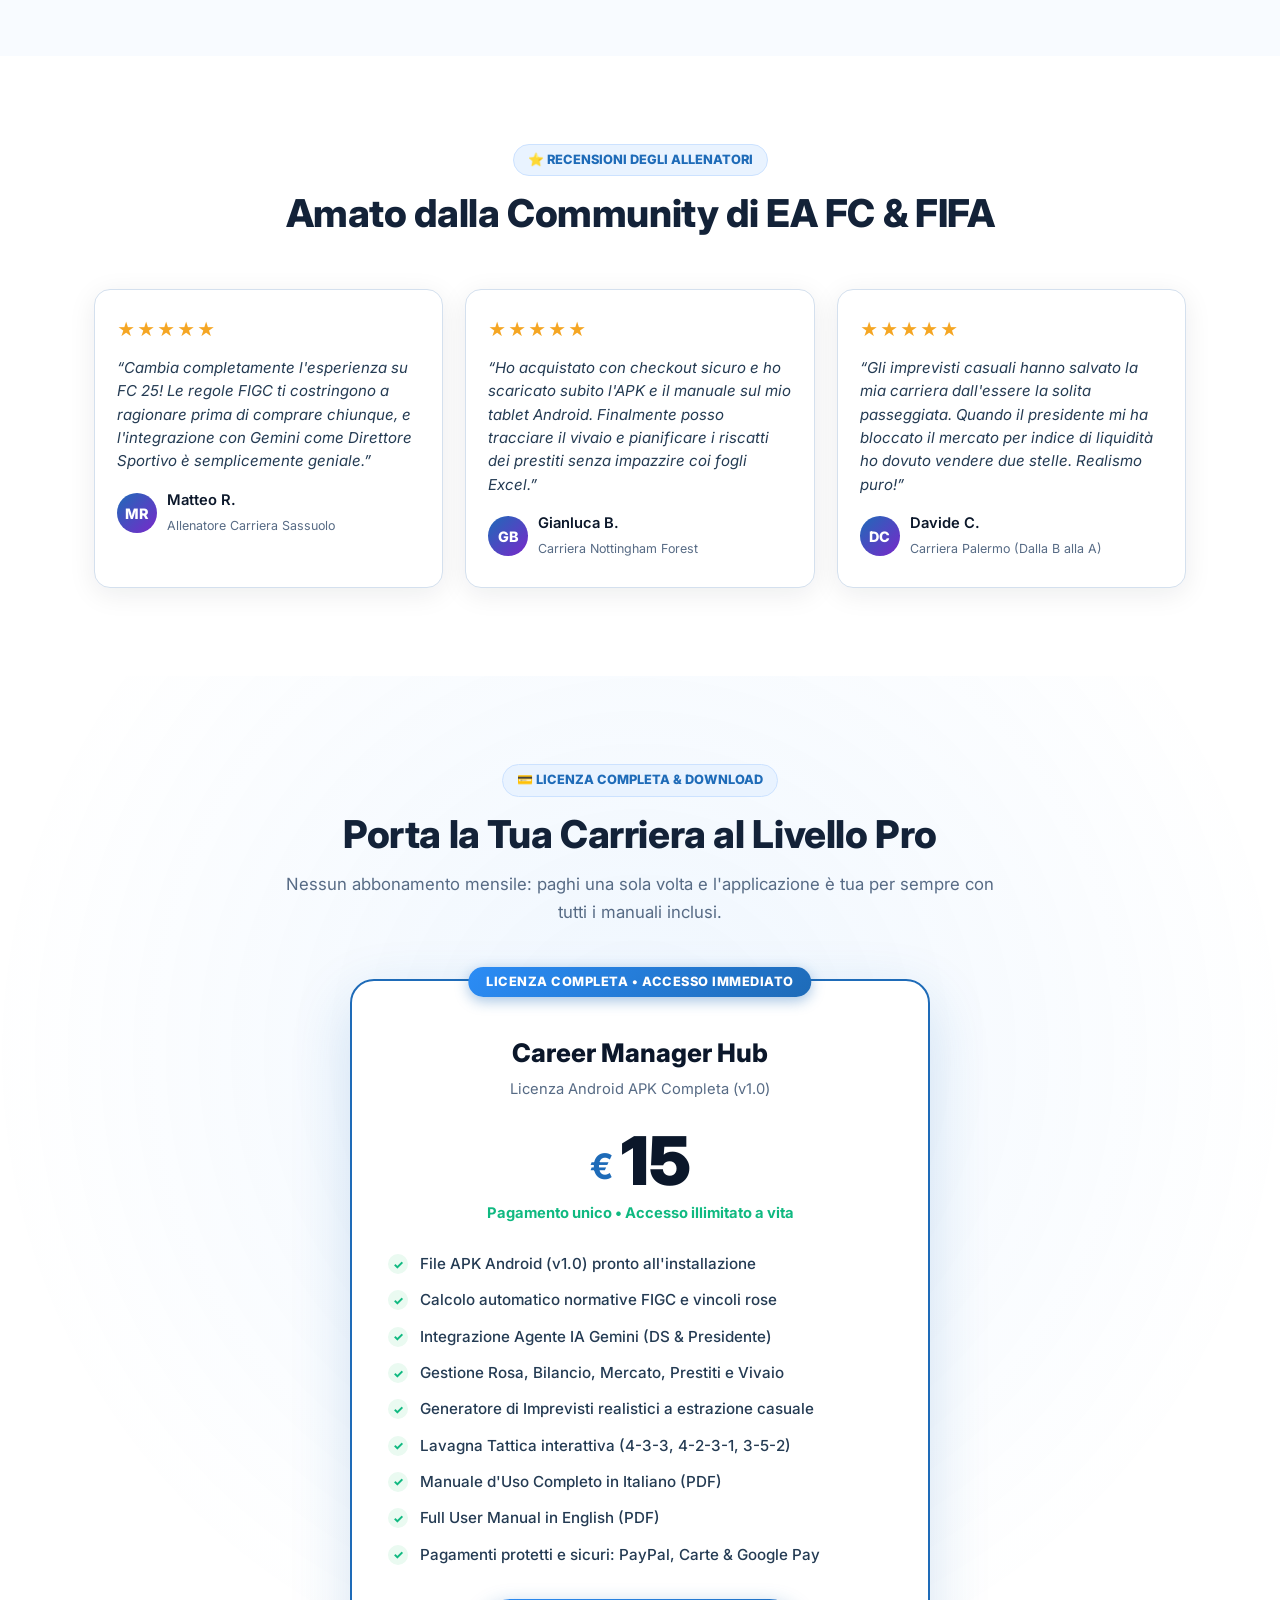
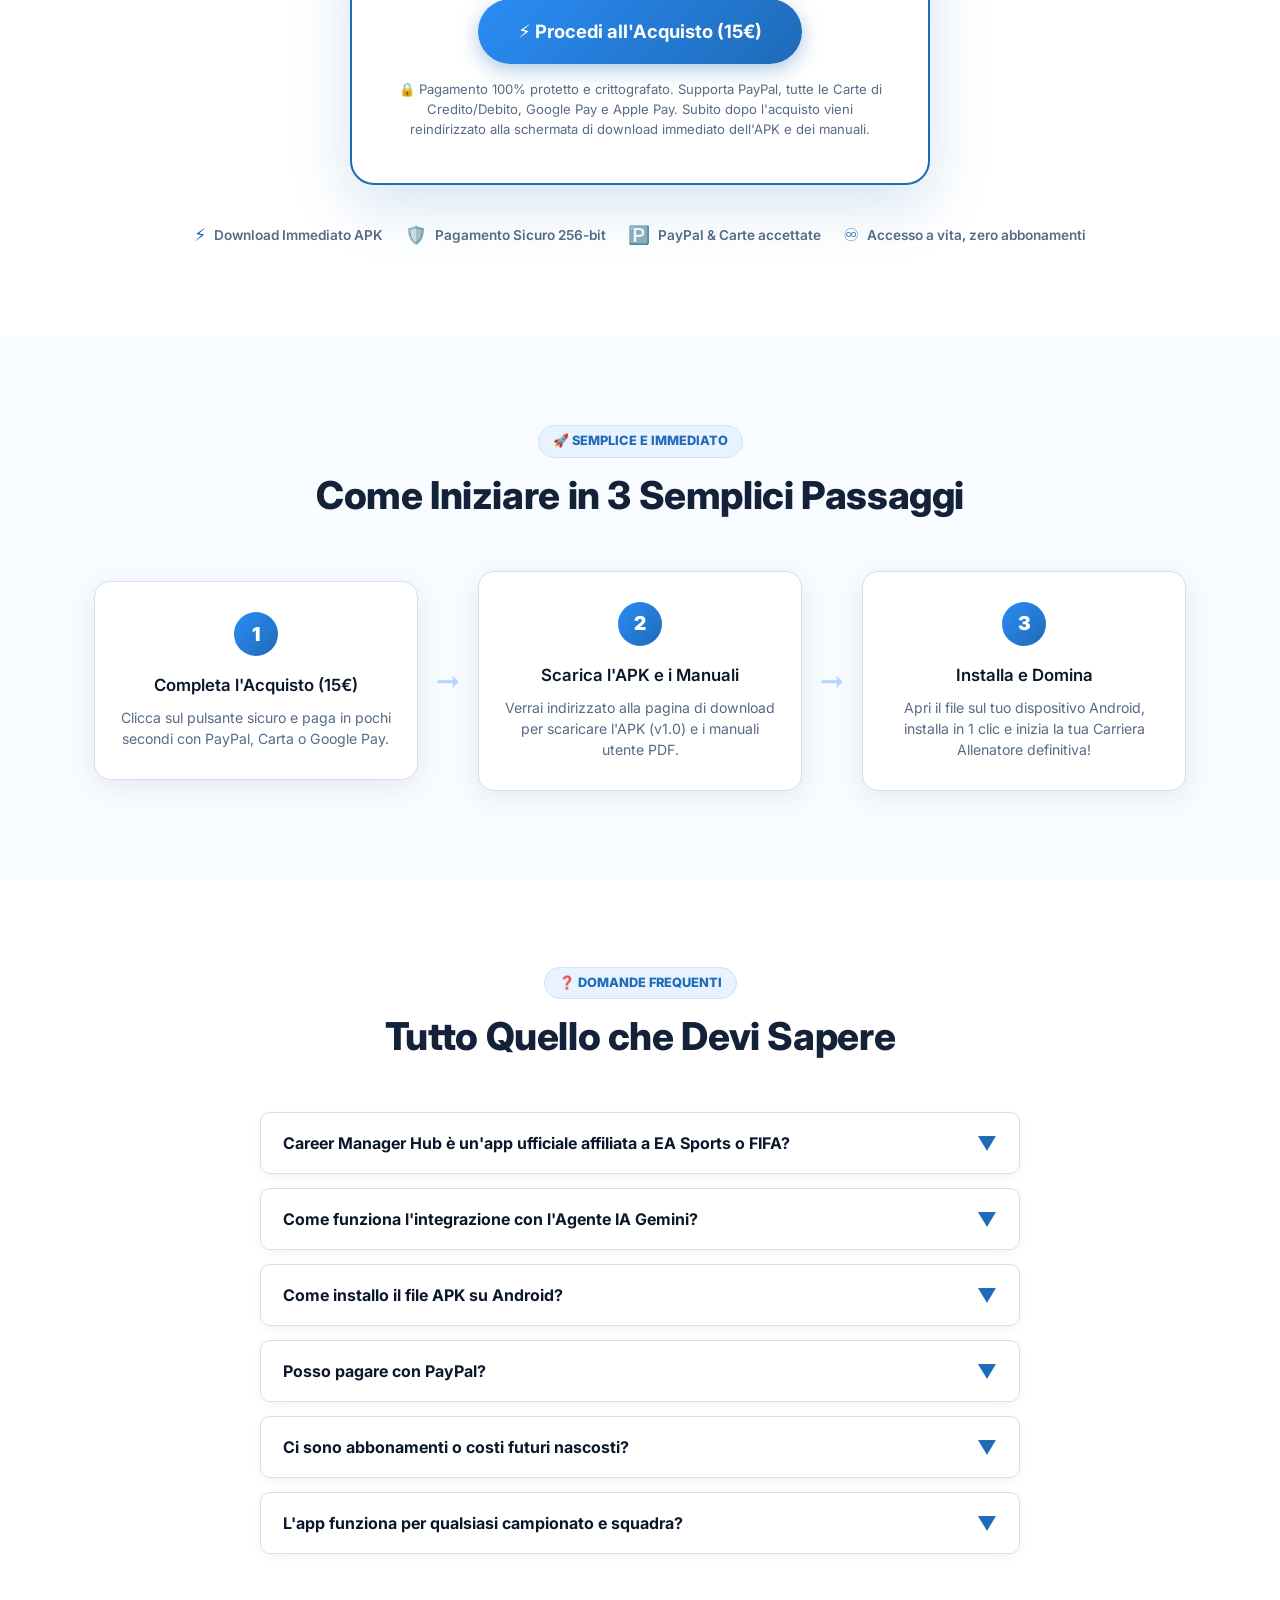
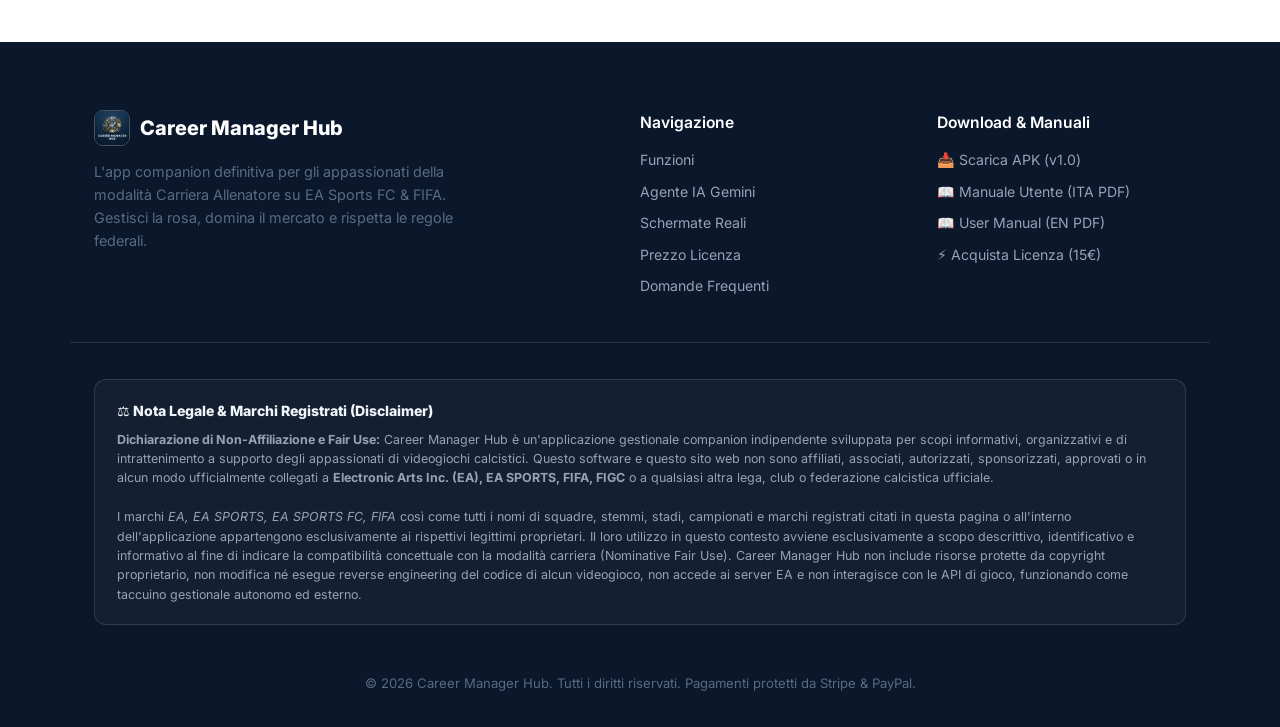
==== commit 1be2eb56: "Add files via upload" ====
--- a/index.html
+++ b/index.html
@@ -1202,13 +1202,6 @@
   line-height: 1.55;
   margin: 0;
 }
-.cover-disclaimer {
-  text-align: center;
-  font-size: 0.76rem;
-  color: var(--muted);
-  margin-top: 8px;
-  font-style: italic;
-}
 </style>
 </head>
 <body>
@@ -1260,7 +1253,6 @@
     <div class="hero-cover-wrapper">
       <img src="cover.jpg?v=3" alt="Carriera Allenatore - Career Manager Hub" class="hero-cover-img" />
     </div>
-    <div class="cover-disclaimer" data-it="* Applicazione companion gestionale indipendente non affiliata o sponsorizzata da Electronic Arts Inc." data-en="* Independent companion tool not affiliated with or endorsed by Electronic Arts Inc.">* Applicazione companion gestionale indipendente non affiliata o sponsorizzata da Electronic Arts Inc.</div>
 
     <div class="hero-inner">
       <div class="hero-text">
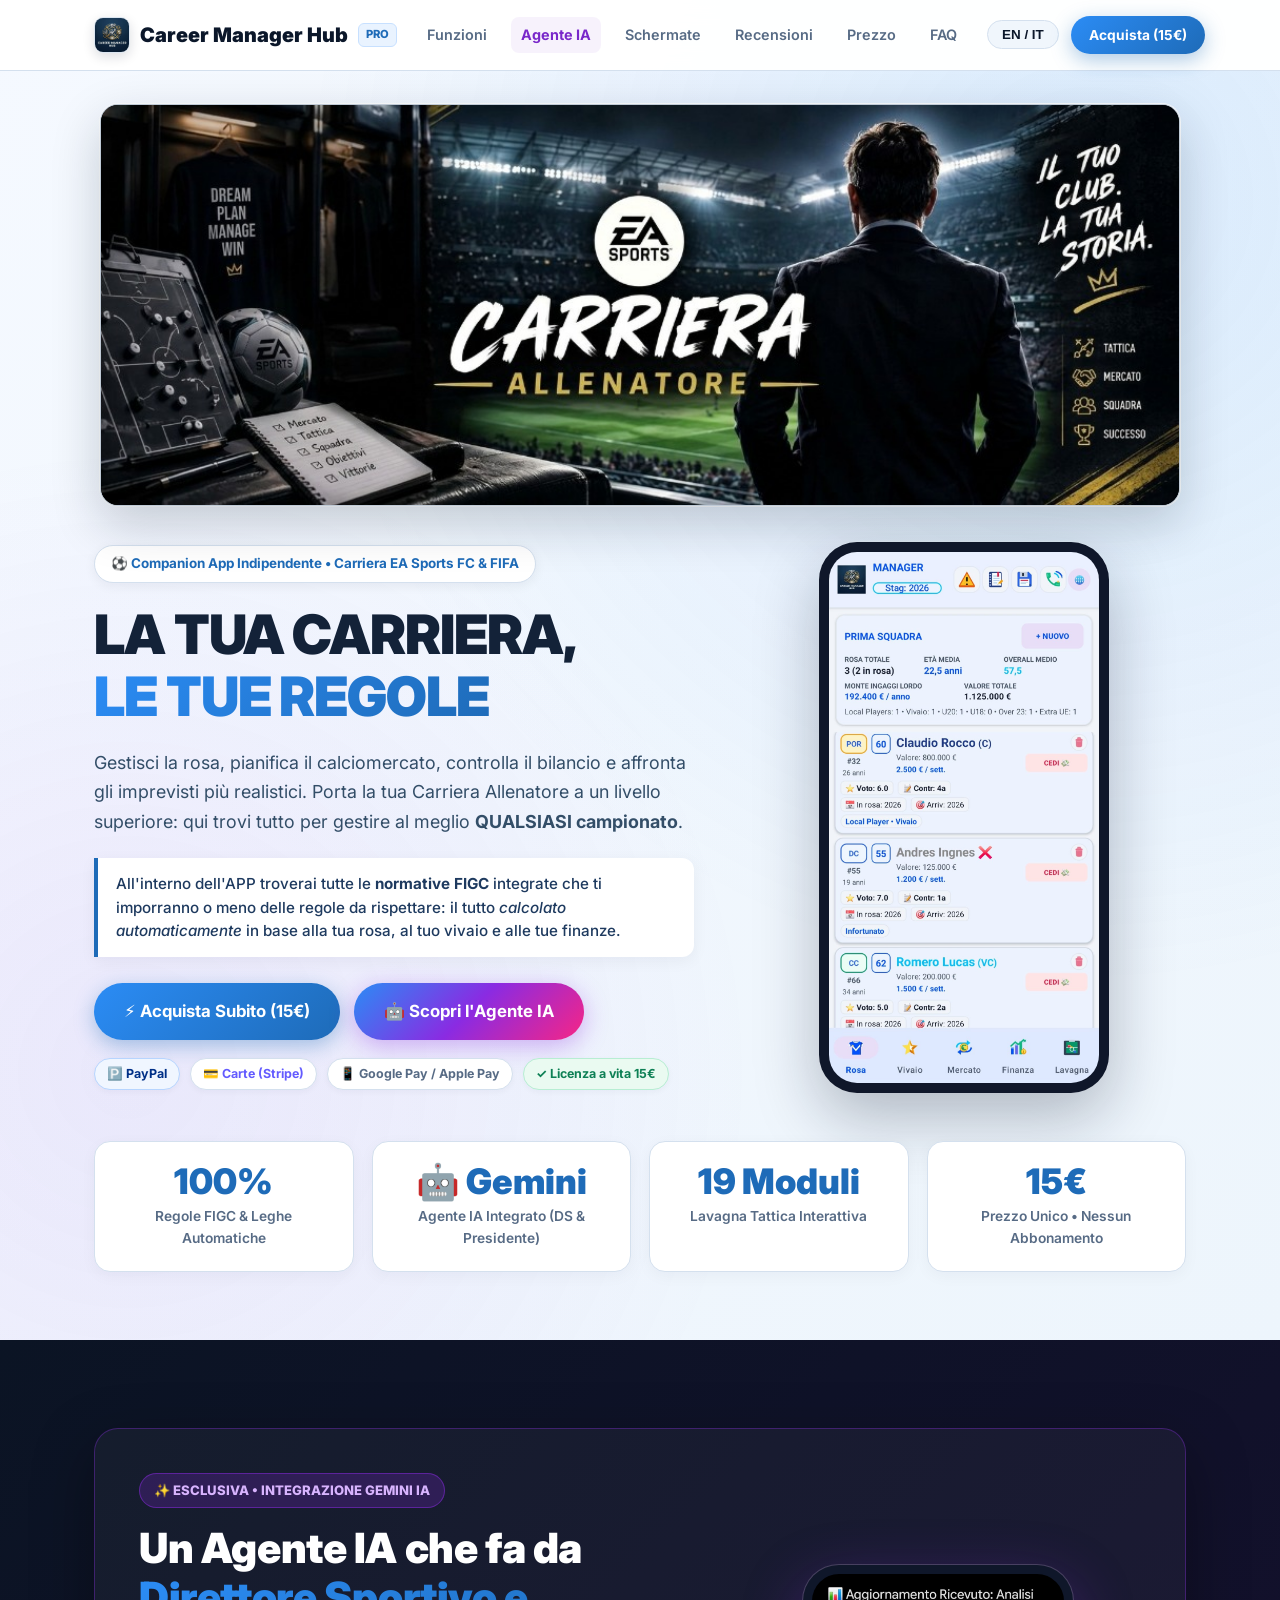
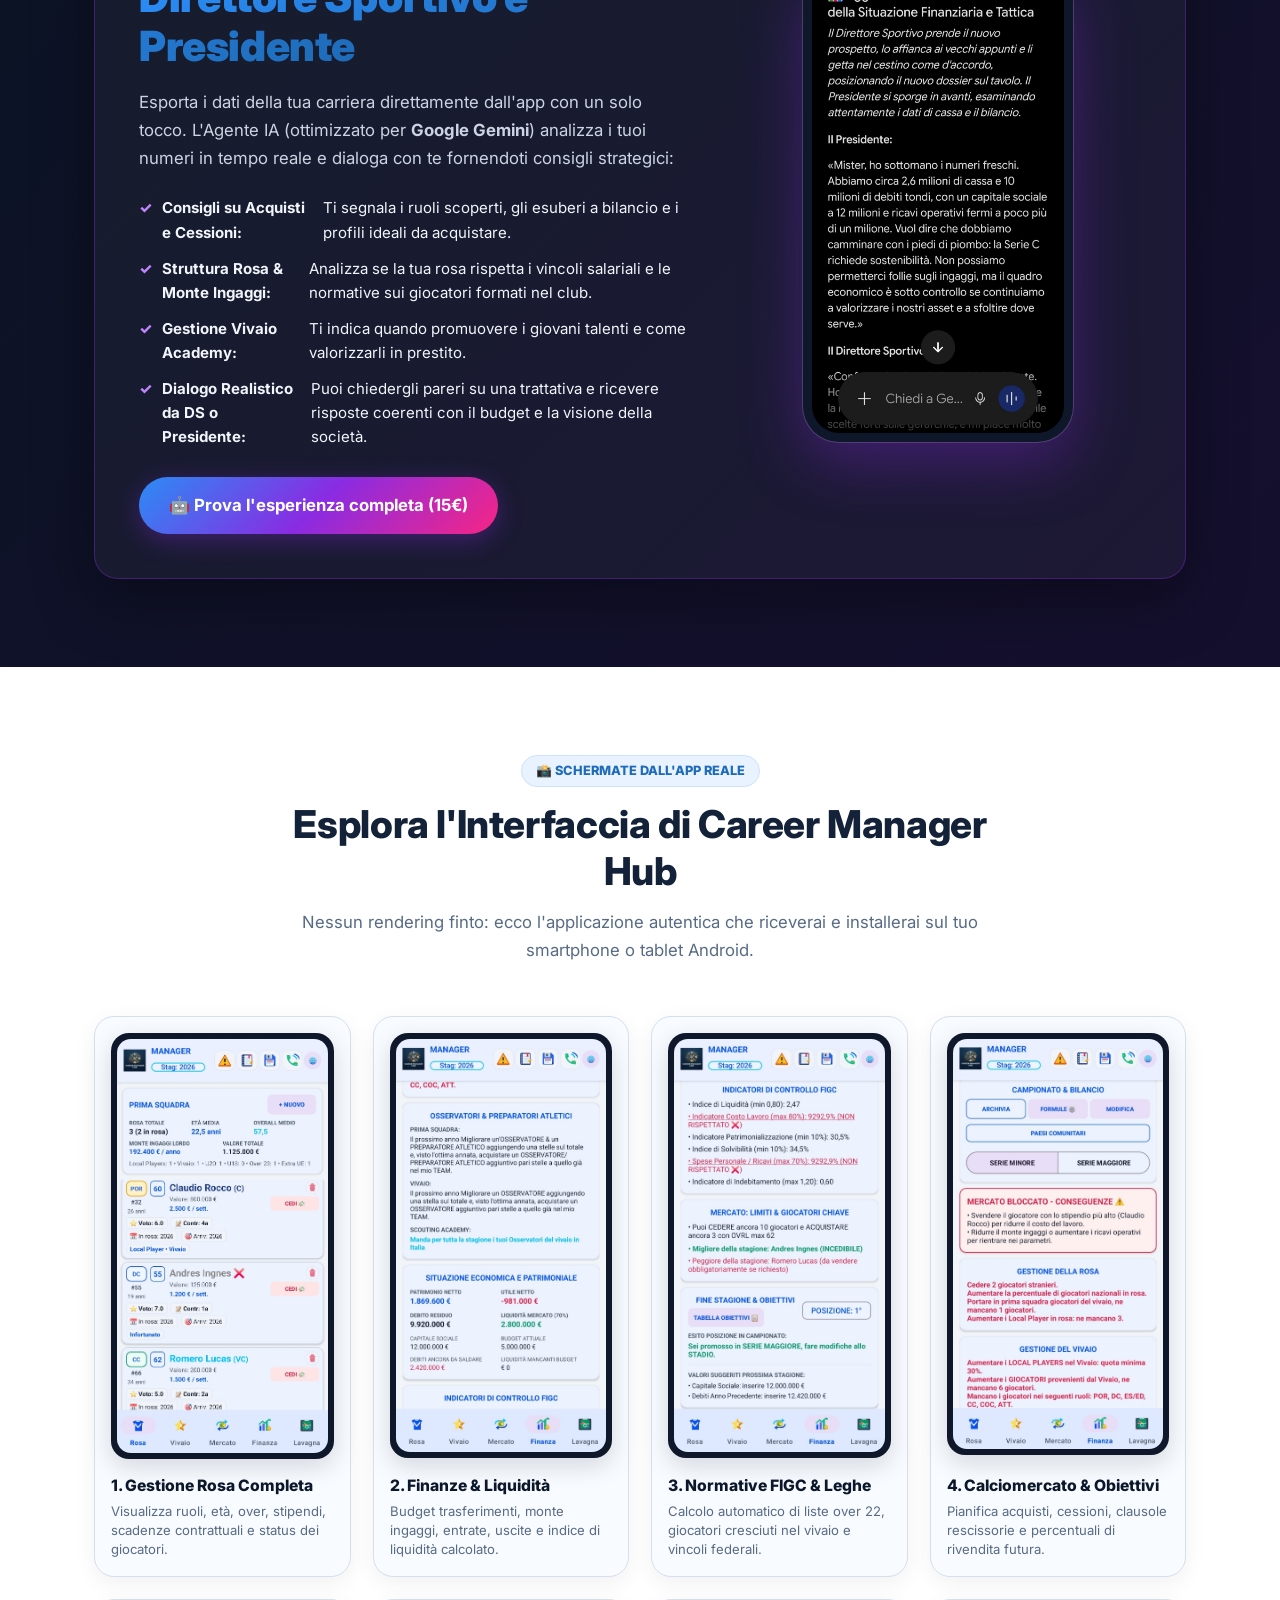
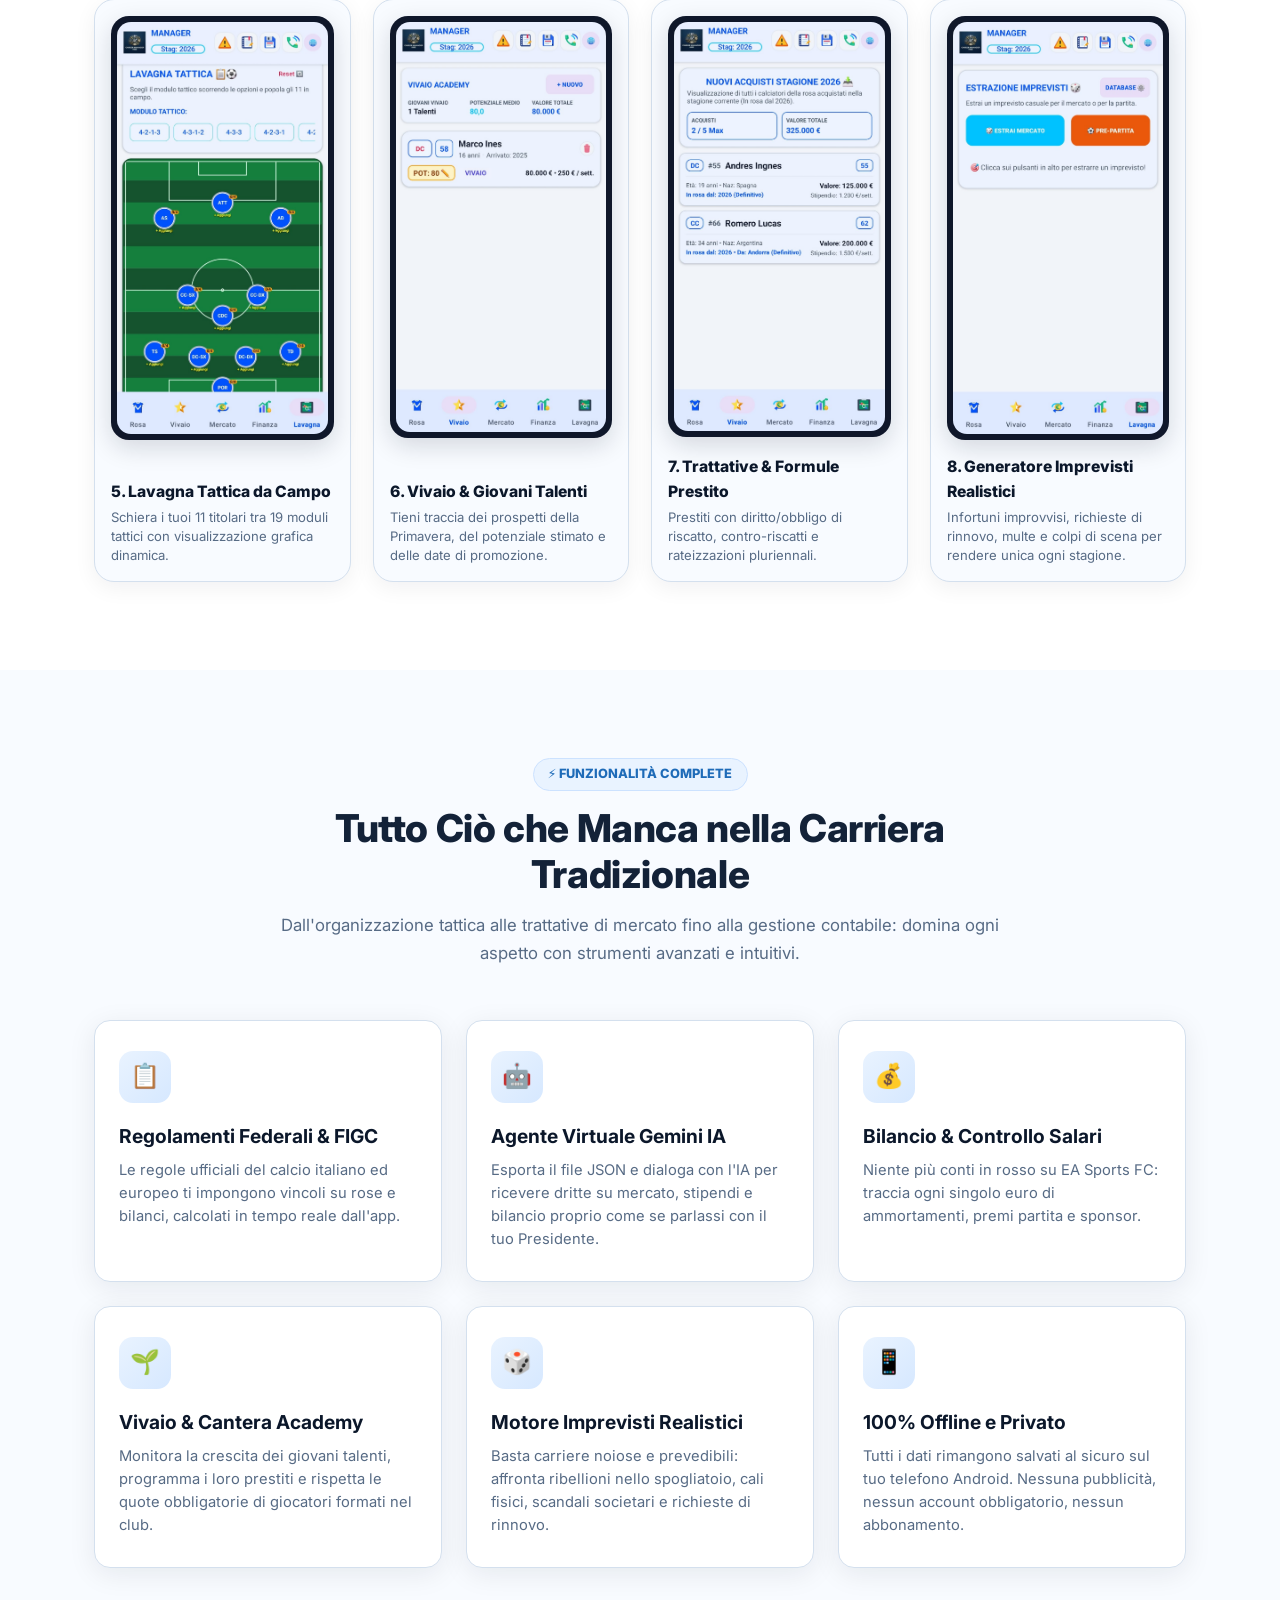
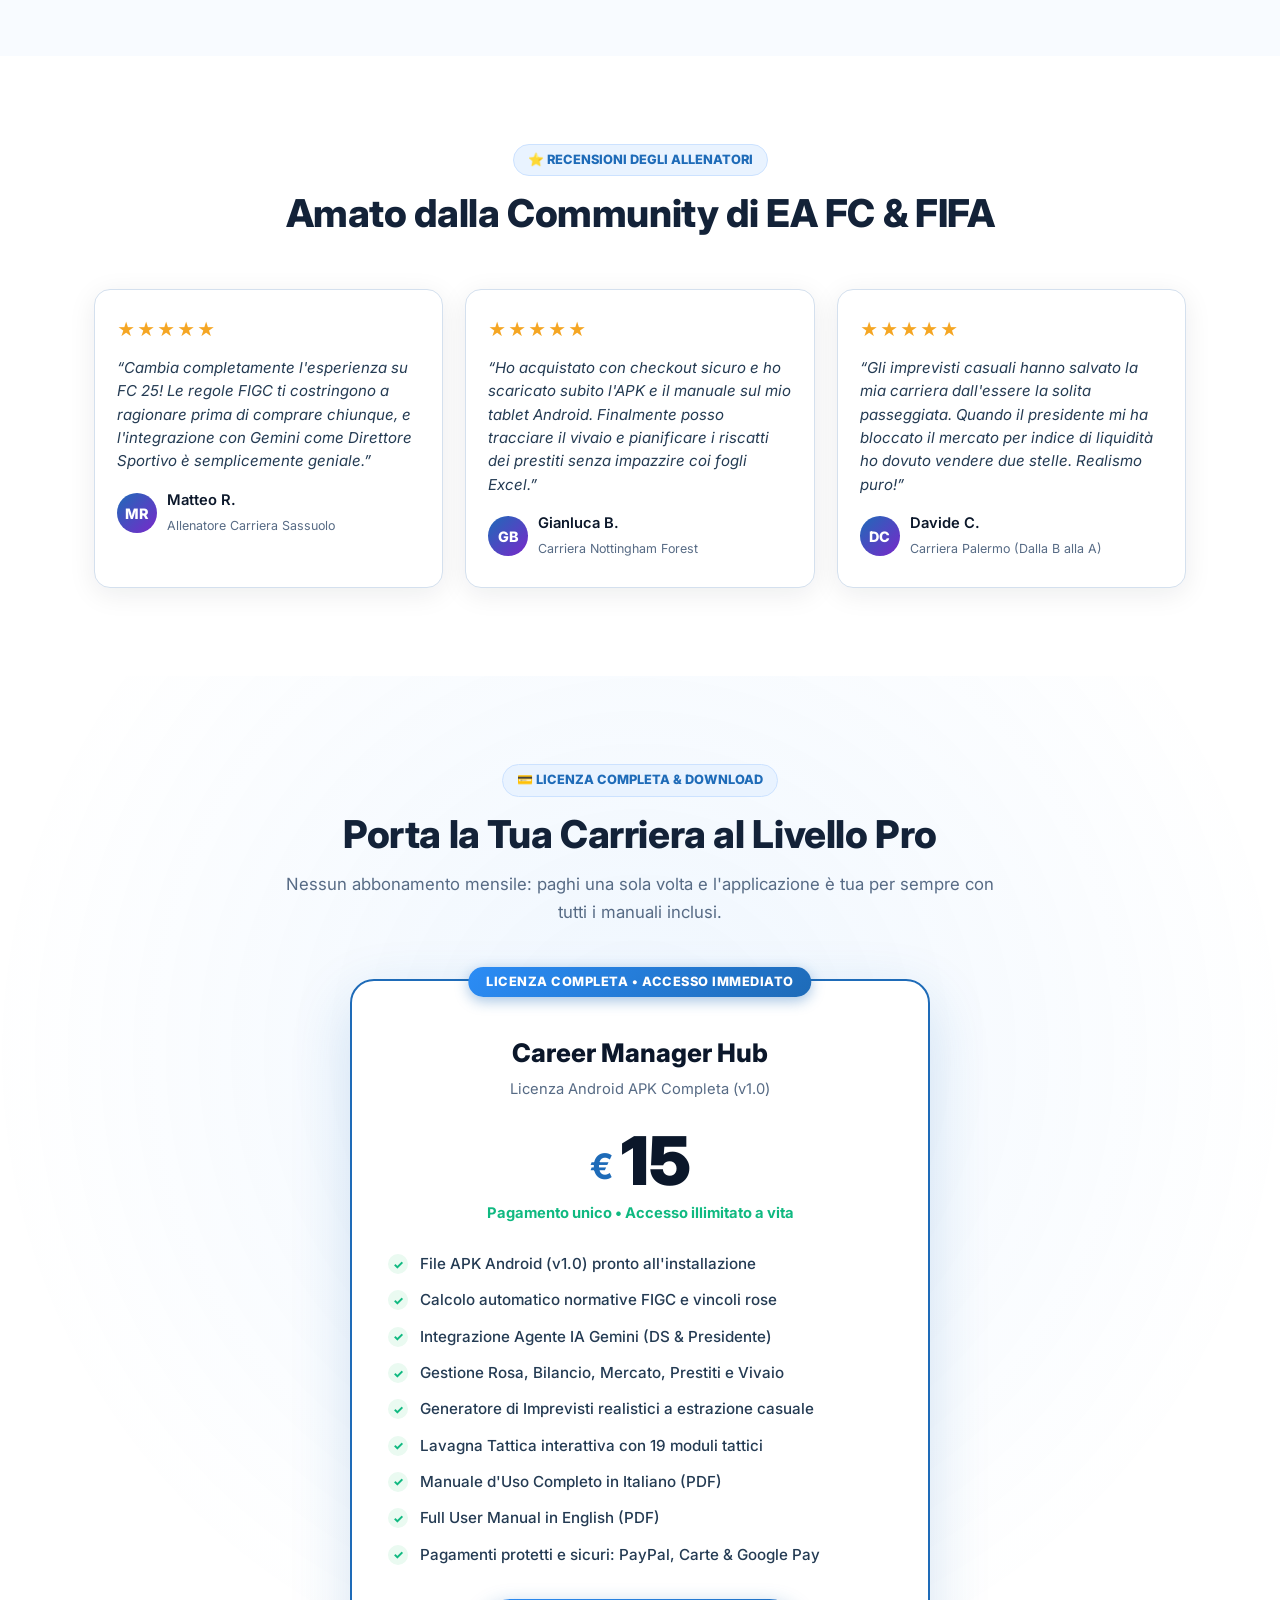
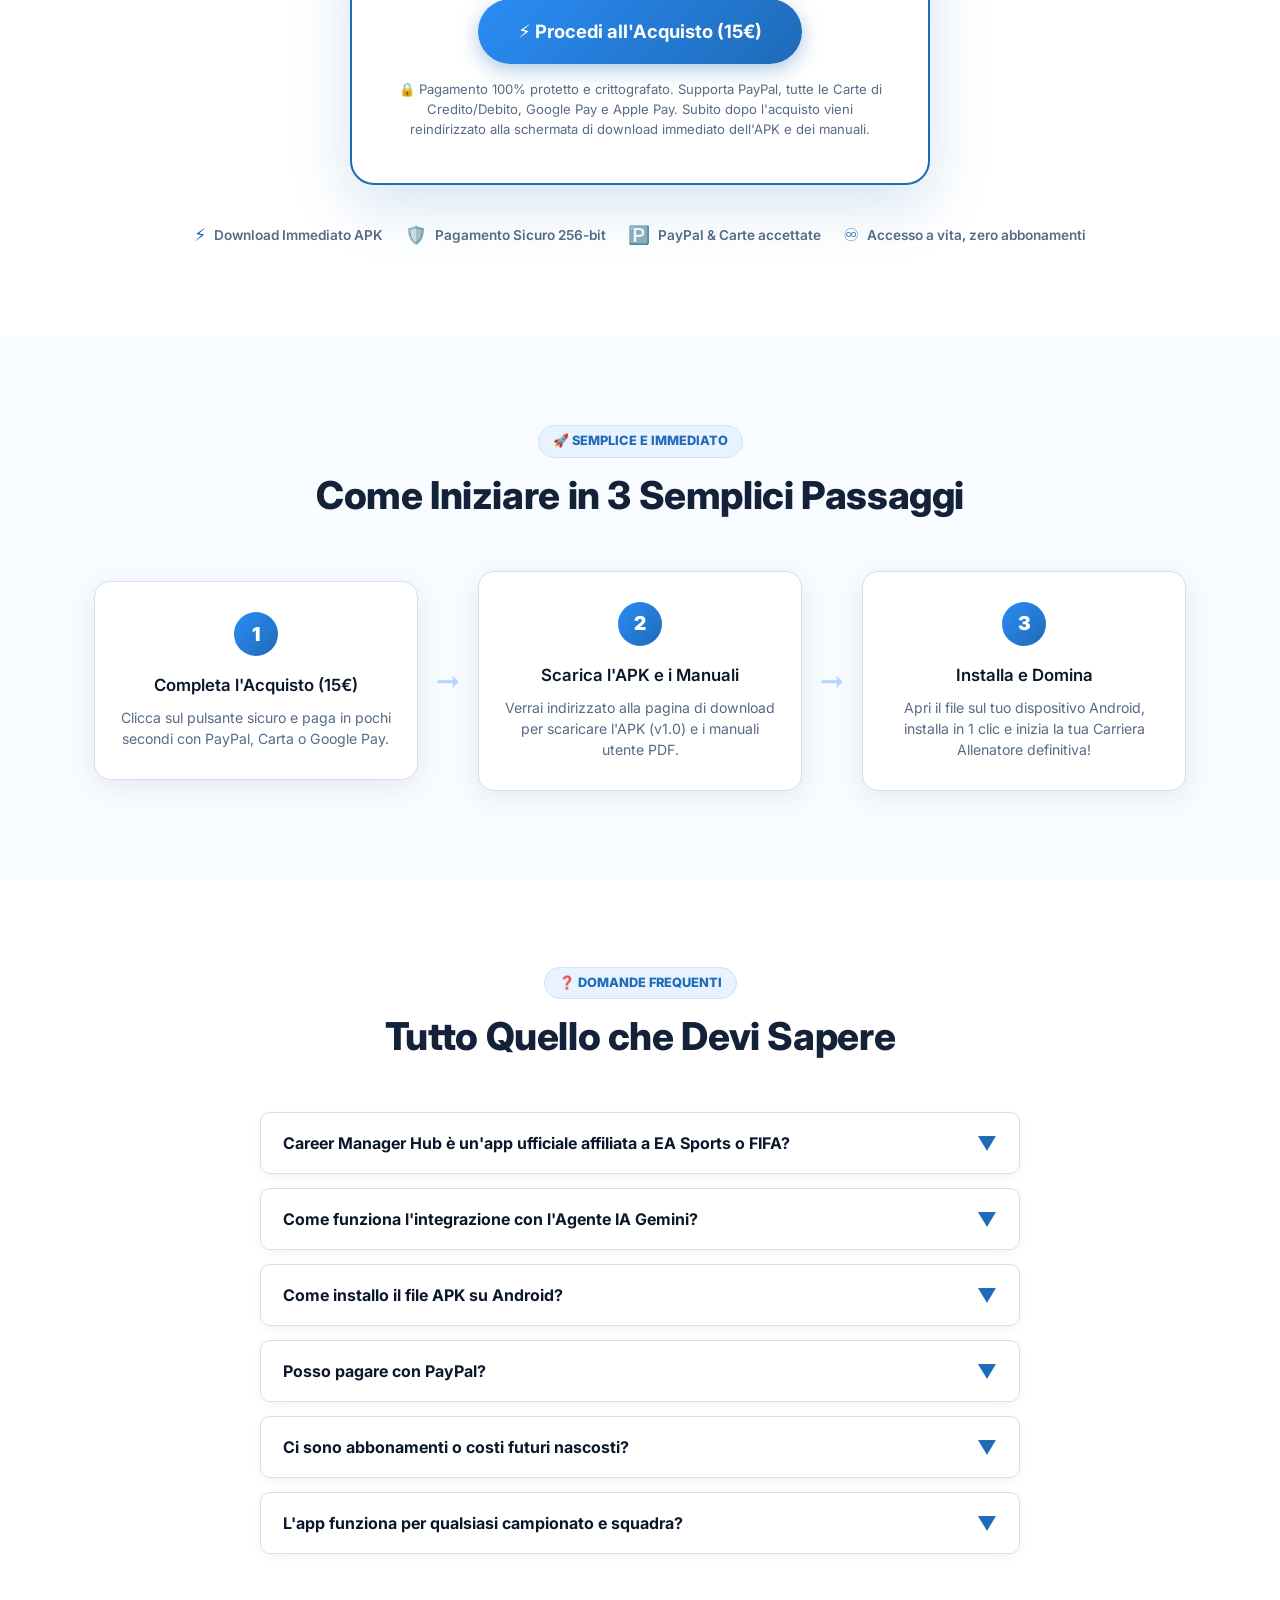
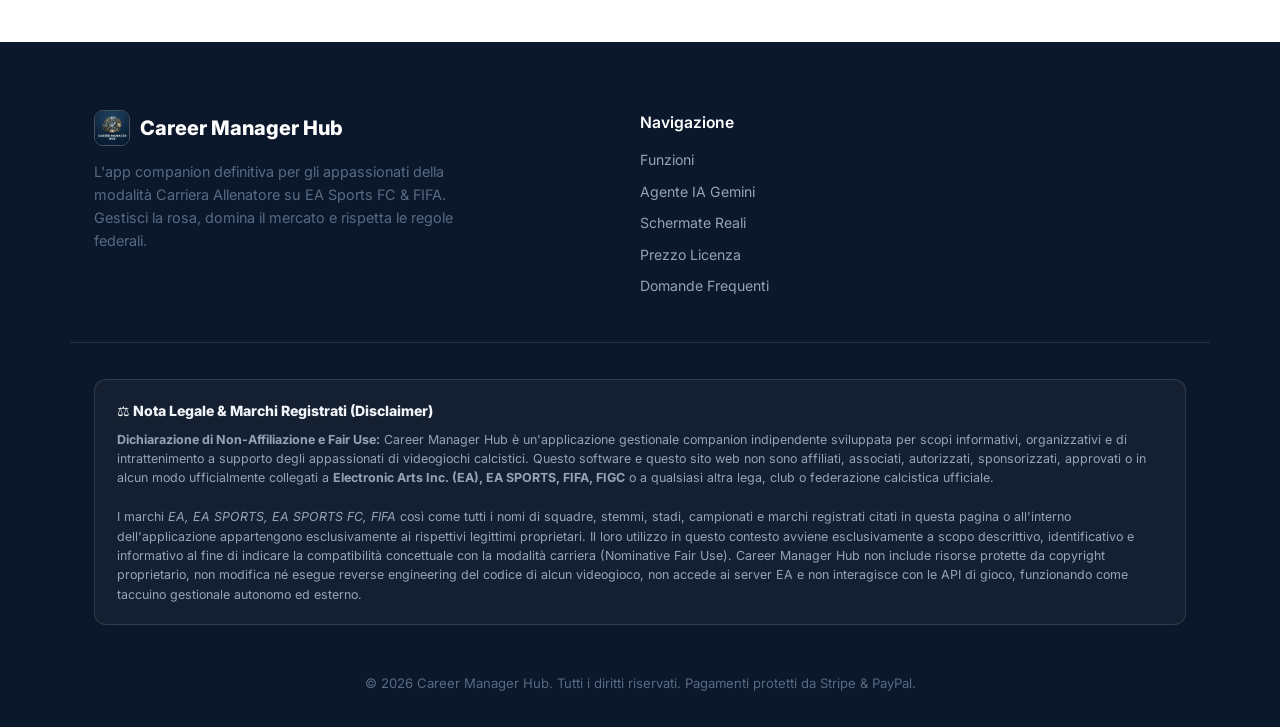
==== commit 249c2ad6: "Add files via upload" ====
--- a/index.html
+++ b/index.html
@@ -1298,7 +1298,7 @@
         <div class="stat-label" data-it="Agente IA Integrato (DS &amp; Presidente)" data-en="AI Agent (Sporting Director &amp; President)">Agente IA Integrato (DS &amp; Presidente)</div>
       </div>
       <div class="stat-item">
-        <div class="stat-num">3 Moduli</div>
+        <div class="stat-num">19 Moduli</div>
         <div class="stat-label" data-it="Lavagna Tattica Interattiva" data-en="Interactive Tactics Board">Lavagna Tattica Interattiva</div>
       </div>
       <div class="stat-item">
@@ -1401,7 +1401,7 @@
         </div>
         <div class="app-screen-info">
           <div class="app-screen-title" data-it="5. Lavagna Tattica da Campo" data-en="5. Interactive Pitch Tactics">5. Lavagna Tattica da Campo</div>
-          <p class="app-screen-desc" data-it="Schiera i tuoi 11 titolari con visualizzazione grafica dinamica (4-3-3, 4-2-3-1, 3-5-2)." data-en="Pick your starting 11 on interactive tactical pitch formations (4-3-3, 4-2-3-1, 3-5-2).">Schiera i tuoi 11 titolari con visualizzazione grafica dinamica (4-3-3, 4-2-3-1, 3-5-2).</p>
+          <p class="app-screen-desc" data-it="Schiera i tuoi 11 titolari tra 19 moduli tattici con visualizzazione grafica dinamica." data-en="Pick your starting 11 across 19 tactical formations with dynamic pitch visualization.">Schiera i tuoi 11 titolari tra 19 moduli tattici con visualizzazione grafica dinamica.</p>
         </div>
       </div>
 
@@ -1565,7 +1565,7 @@
         <li data-it="<span class='check'>&#10003;</span> Integrazione Agente IA Gemini (DS &amp; Presidente)" data-en="<span class='check'>&#10003;</span> Gemini AI Agent Integration (Sporting Director &amp; Board)"><span class="check">&#10003;</span> Integrazione Agente IA Gemini (DS &amp; Presidente)</li>
         <li data-it="<span class='check'>&#10003;</span> Gestione Rosa, Bilancio, Mercato, Prestiti e Vivaio" data-en="<span class='check'>&#10003;</span> Full Squad, Accounting, Market, Loans &amp; Academy"><span class="check">&#10003;</span> Gestione Rosa, Bilancio, Mercato, Prestiti e Vivaio</li>
         <li data-it="<span class='check'>&#10003;</span> Generatore di Imprevisti realistici a estrazione casuale" data-en="<span class='check'>&#10003;</span> Realistic random season events &amp; plot twists"><span class="check">&#10003;</span> Generatore di Imprevisti realistici a estrazione casuale</li>
-        <li data-it="<span class='check'>&#10003;</span> Lavagna Tattica interattiva (4-3-3, 4-2-3-1, 3-5-2)" data-en="<span class='check'>&#10003;</span> Interactive pitch tactical formations"><span class="check">&#10003;</span> Lavagna Tattica interattiva (4-3-3, 4-2-3-1, 3-5-2)</li>
+        <li data-it="<span class='check'>&#10003;</span> Lavagna Tattica interattiva con 19 moduli tattici" data-en="<span class='check'>&#10003;</span> Interactive pitch tactics with 19 formations"><span class="check">&#10003;</span> Lavagna Tattica interattiva con 19 moduli tattici</li>
         <li data-it="<span class='check'>&#10003;</span> Manuale d'Uso Completo in Italiano (PDF)" data-en="<span class='check'>&#10003;</span> Complete User Manual in Italian (PDF)"><span class="check">&#10003;</span> Manuale d'Uso Completo in Italiano (PDF)</li>
         <li data-it="<span class='check'>&#10003;</span> Full User Manual in English (PDF)" data-en="<span class='check'>&#10003;</span> Full User Manual in English (PDF)"><span class="check">&#10003;</span> Full User Manual in English (PDF)</li>
         <li data-it="<span class='check'>&#10003;</span> Pagamenti protetti e sicuri: PayPal, Carte &amp; Google Pay" data-en="<span class='check'>&#10003;</span> Secure payment: PayPal, Cards &amp; Google Pay"><span class="check">&#10003;</span> Pagamenti protetti e sicuri: PayPal, Carte &amp; Google Pay</li>
@@ -1717,15 +1717,7 @@
       </div>
     </div>
 
-    <div class="footer-col">
-      <h4 data-it="Download &amp; Manuali" data-en="Downloads &amp; Guides">Download &amp; Manuali</h4>
-      <div class="footer-links">
-        <a href="https://github.com/bslucalg/manager-app/releases/download/v1.0/Manager-v1.0.apk.apk" download data-it="&#128229; Scarica APK (v1.0)" data-en="&#128229; Download APK (v1.0)">&#128229; Scarica APK (v1.0)</a>
-        <a href="https://github.com/bslucalg/manager-app/releases/download/v1.0/Manuale_utente_Manager_ITA.pdf" download data-it="&#128214; Manuale Utente (ITA PDF)" data-en="&#128214; User Manual (ITA PDF)">&#128214; Manuale Utente (ITA PDF)</a>
-        <a href="https://github.com/bslucalg/manager-app/releases/download/v1.0/User_Manual_Manager_EN.pdf" download data-it="&#128214; User Manual (EN PDF)" data-en="&#128214; User Manual (EN PDF)">&#128214; User Manual (EN PDF)</a>
-        <a href="https://buy.stripe.com/cNifZi5r22RW7rFfdGafS00" data-it="&#9889; Acquista Licenza (15&euro;)" data-en="&#9889; Buy License (15&euro;)">&#9889; Acquista Licenza (15&euro;)</a>
-      </div>
-    </div>
+
   </div>
   <div class="container">
     <div class="legal-disclaimer-box">
@@ -1782,6 +1774,13 @@
       ? 'Career Manager Hub: l\'app Android definitiva per la Carriera EA Sports FC & FIFA con normative FIGC automatiche e integrazione Agente IA (Gemini).'
       : 'Career Manager Hub: the ultimate Android companion for EA Sports FC & FIFA Career Mode with automated League rules and Gemini AI Agent.';
   }
+
+  // Update Stripe checkout links locale
+  const stripeLocale = lang === 'en' ? 'en' : 'it';
+  document.querySelectorAll('a[href*="buy.stripe.com"]').forEach(a => {
+    const base = a.href.split('?')[0];
+    a.href = base + '?locale=' + stripeLocale;
+  });
 }
 
 function toggleMenu() {
